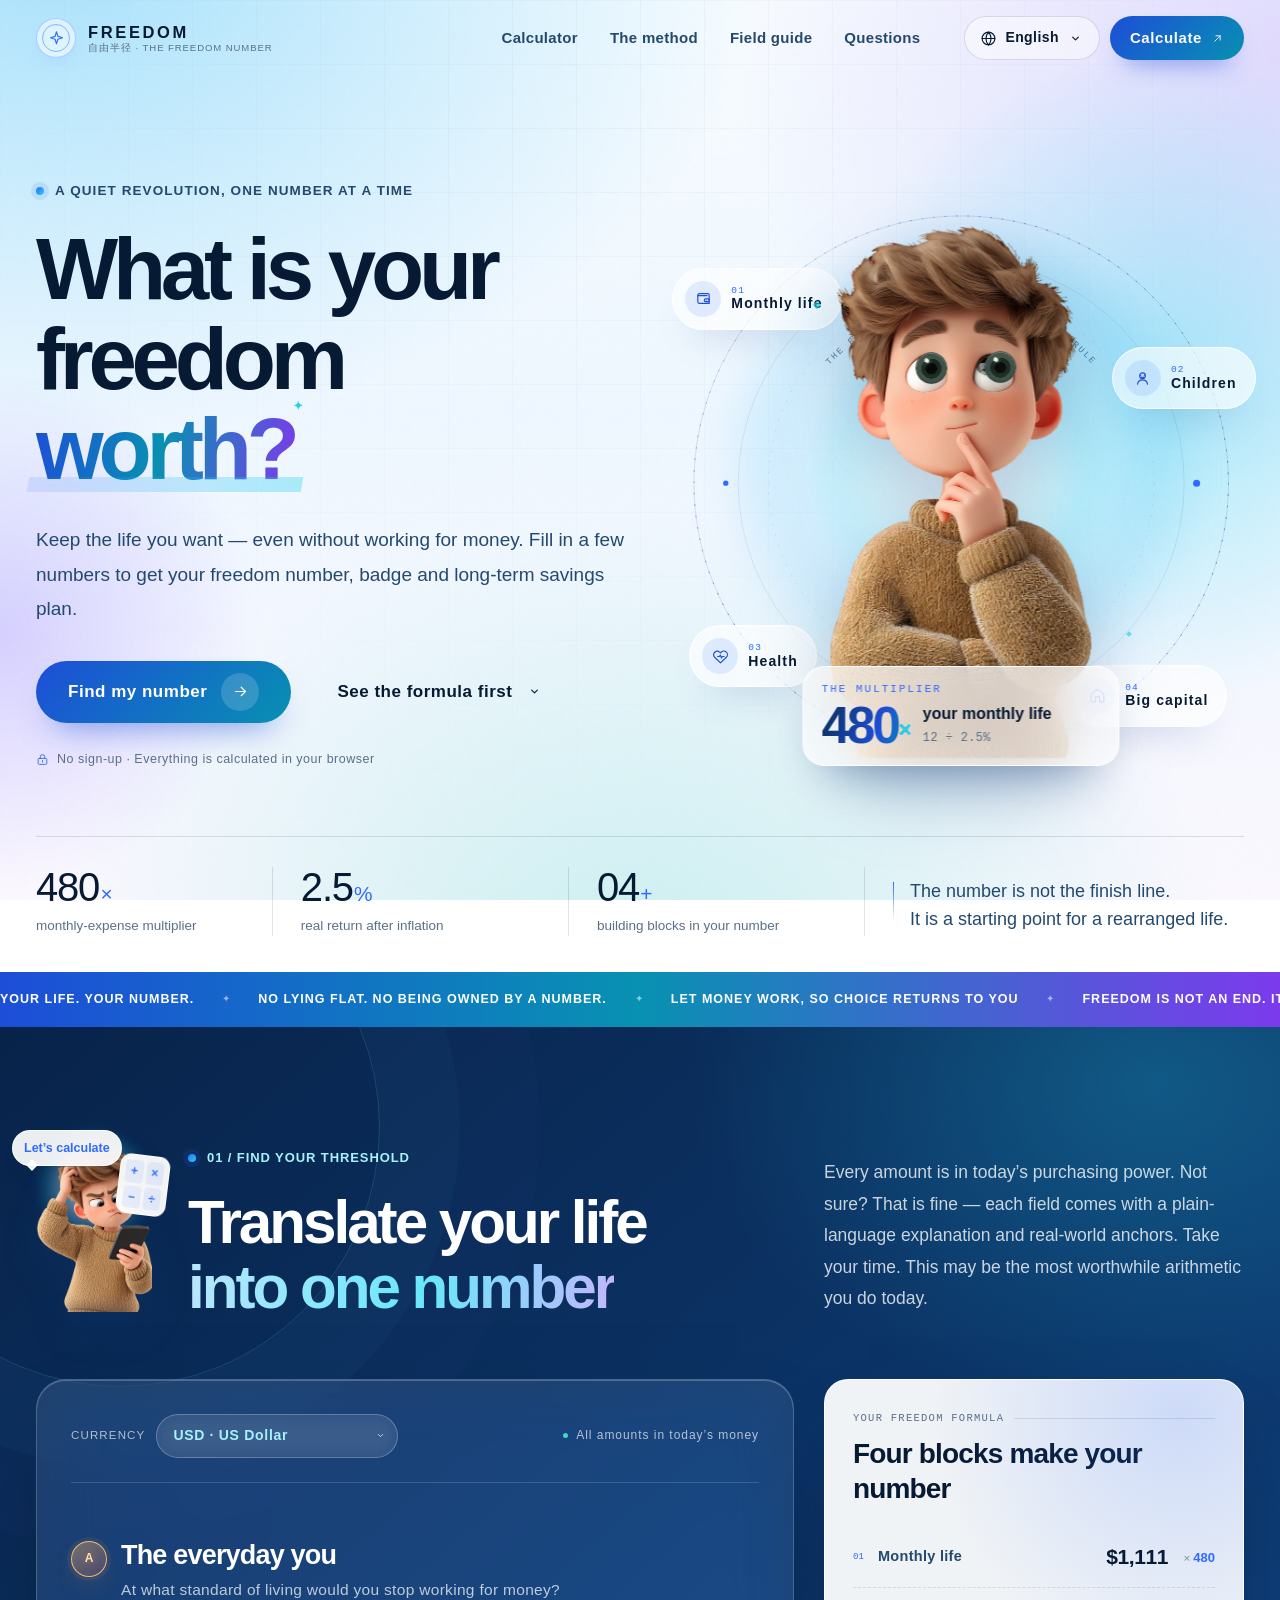
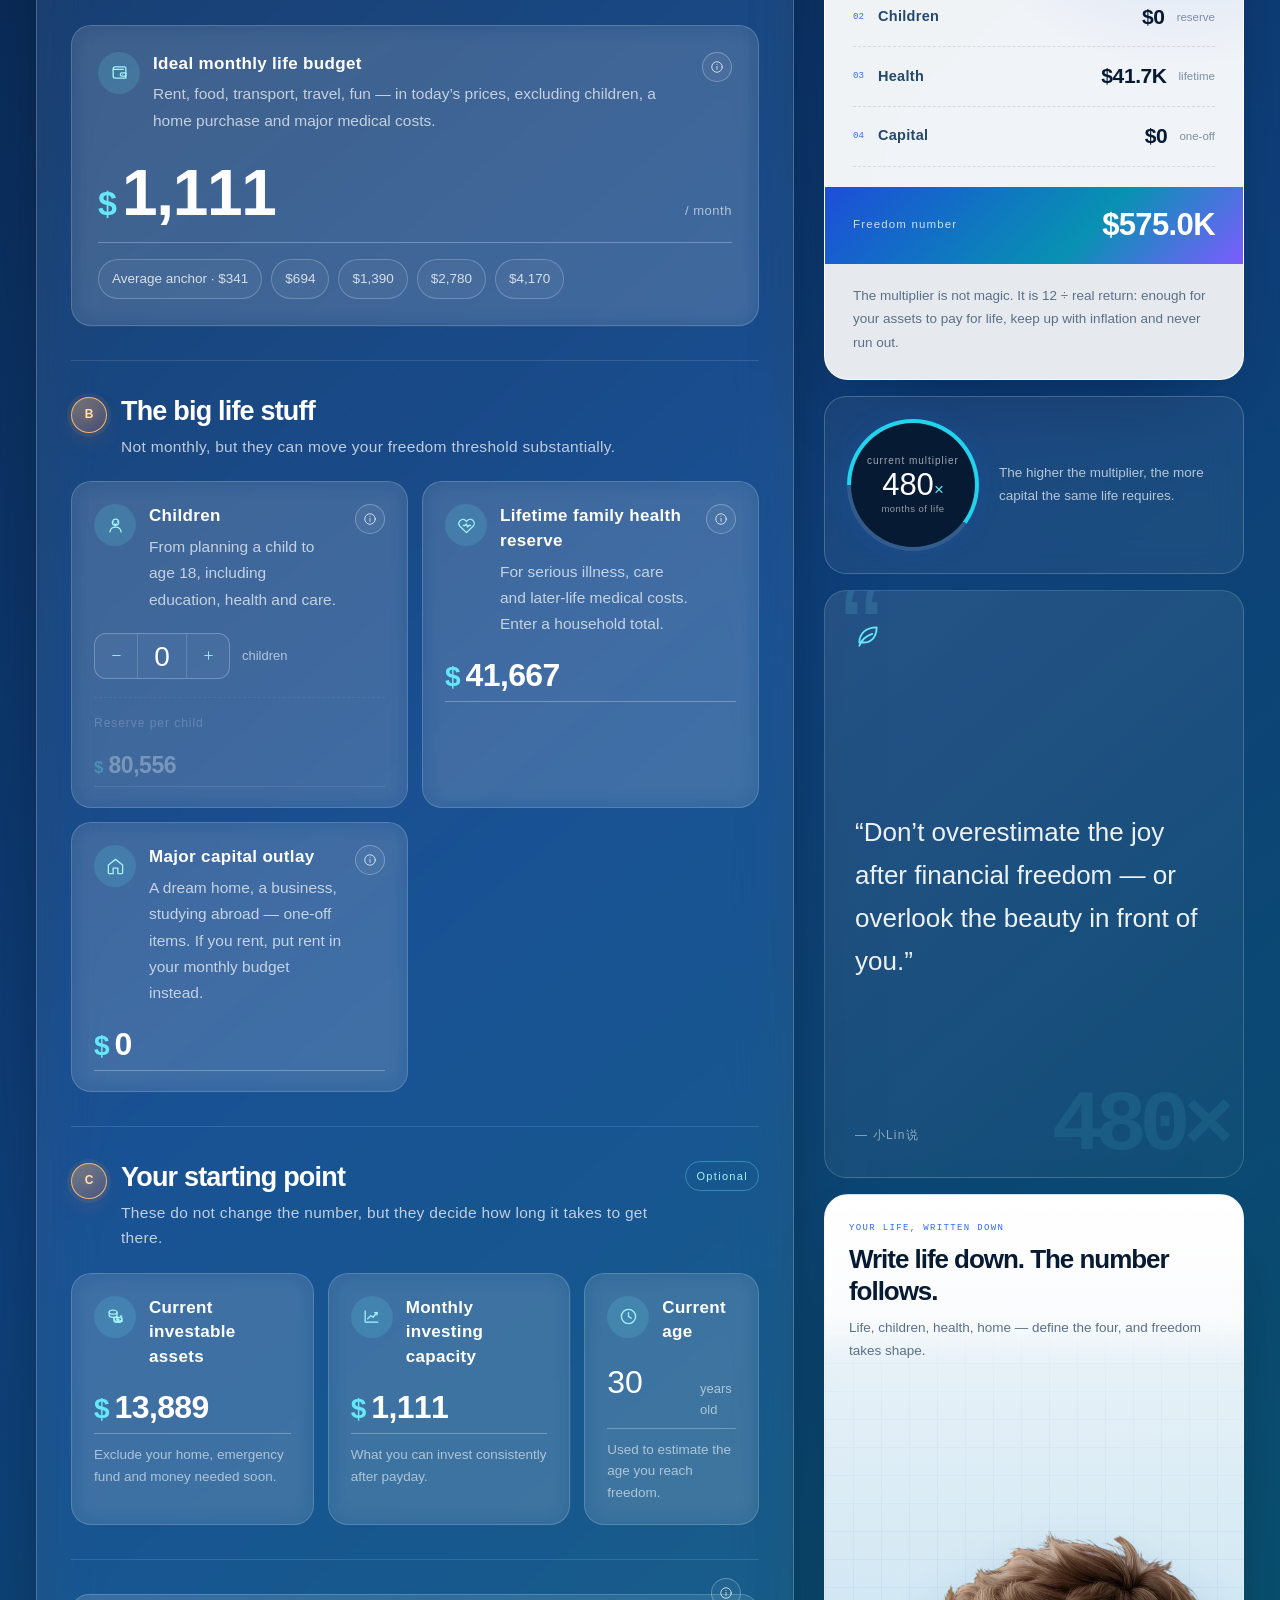
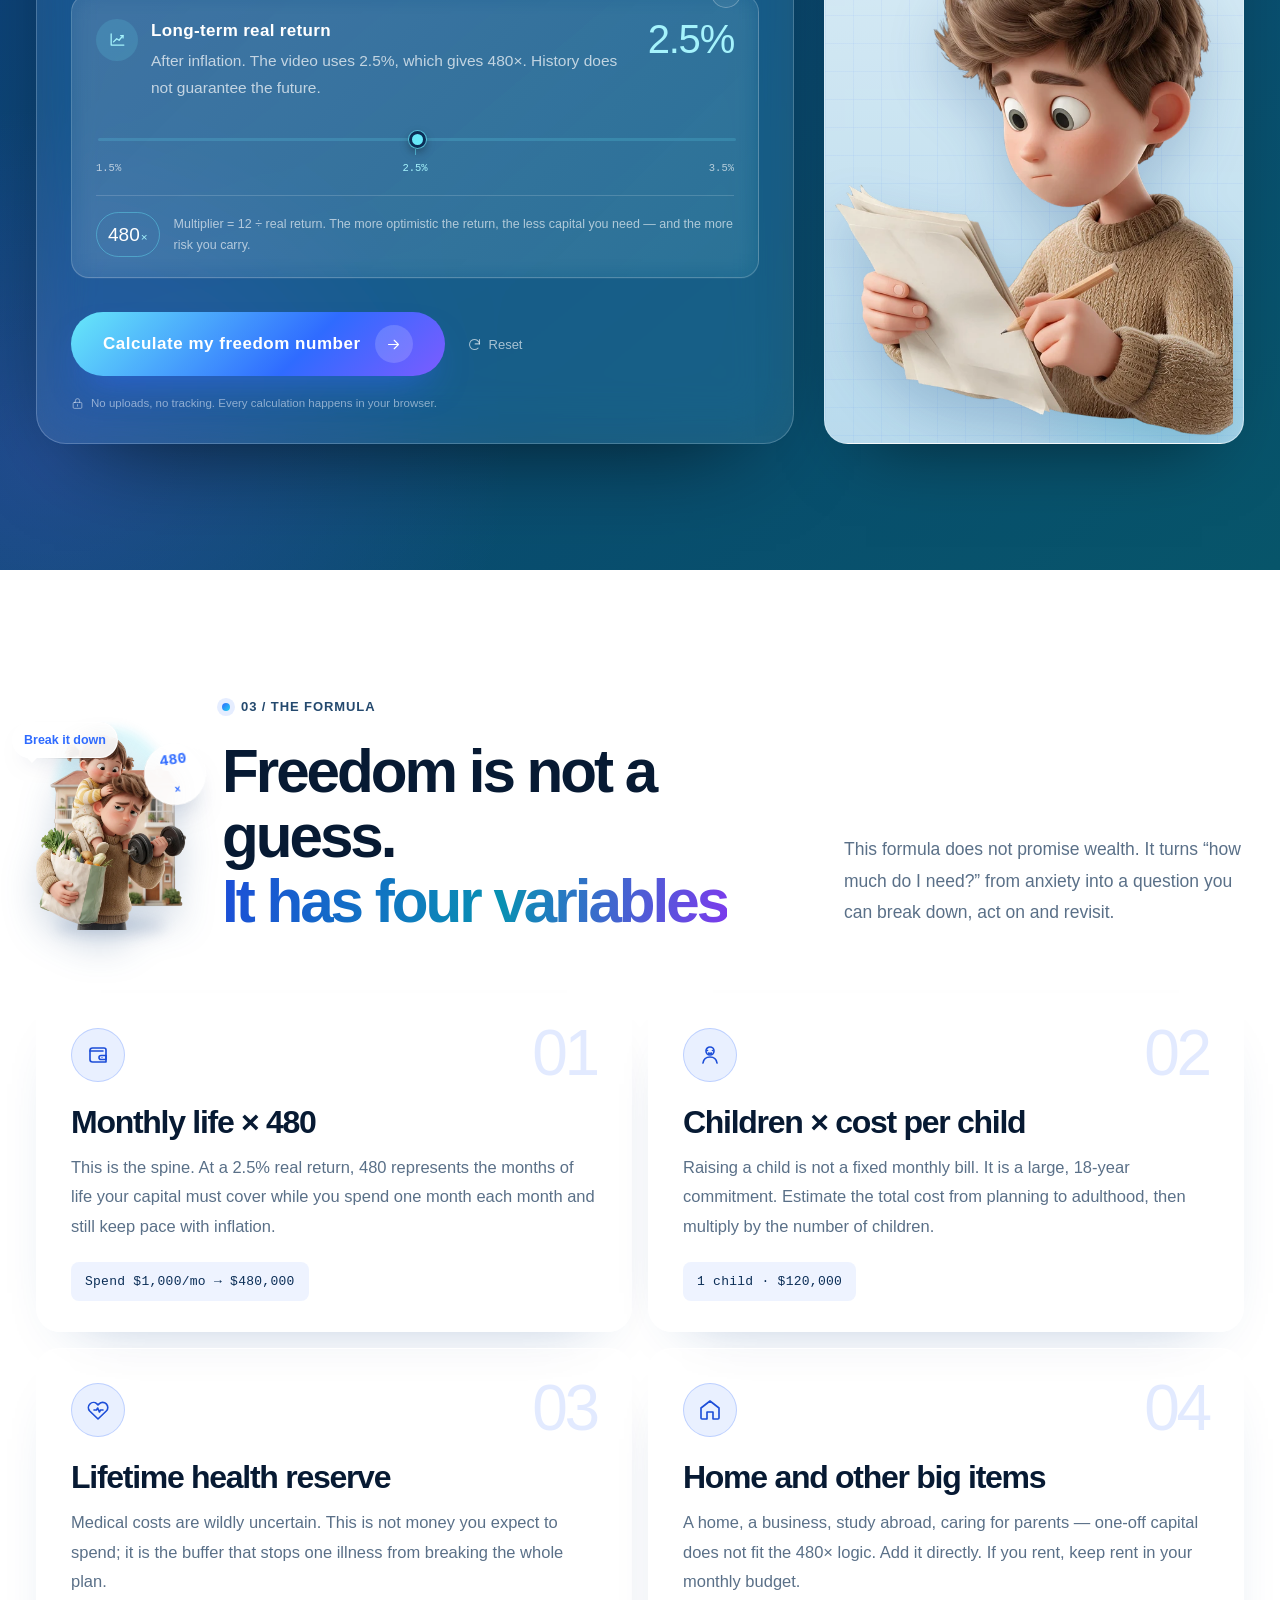
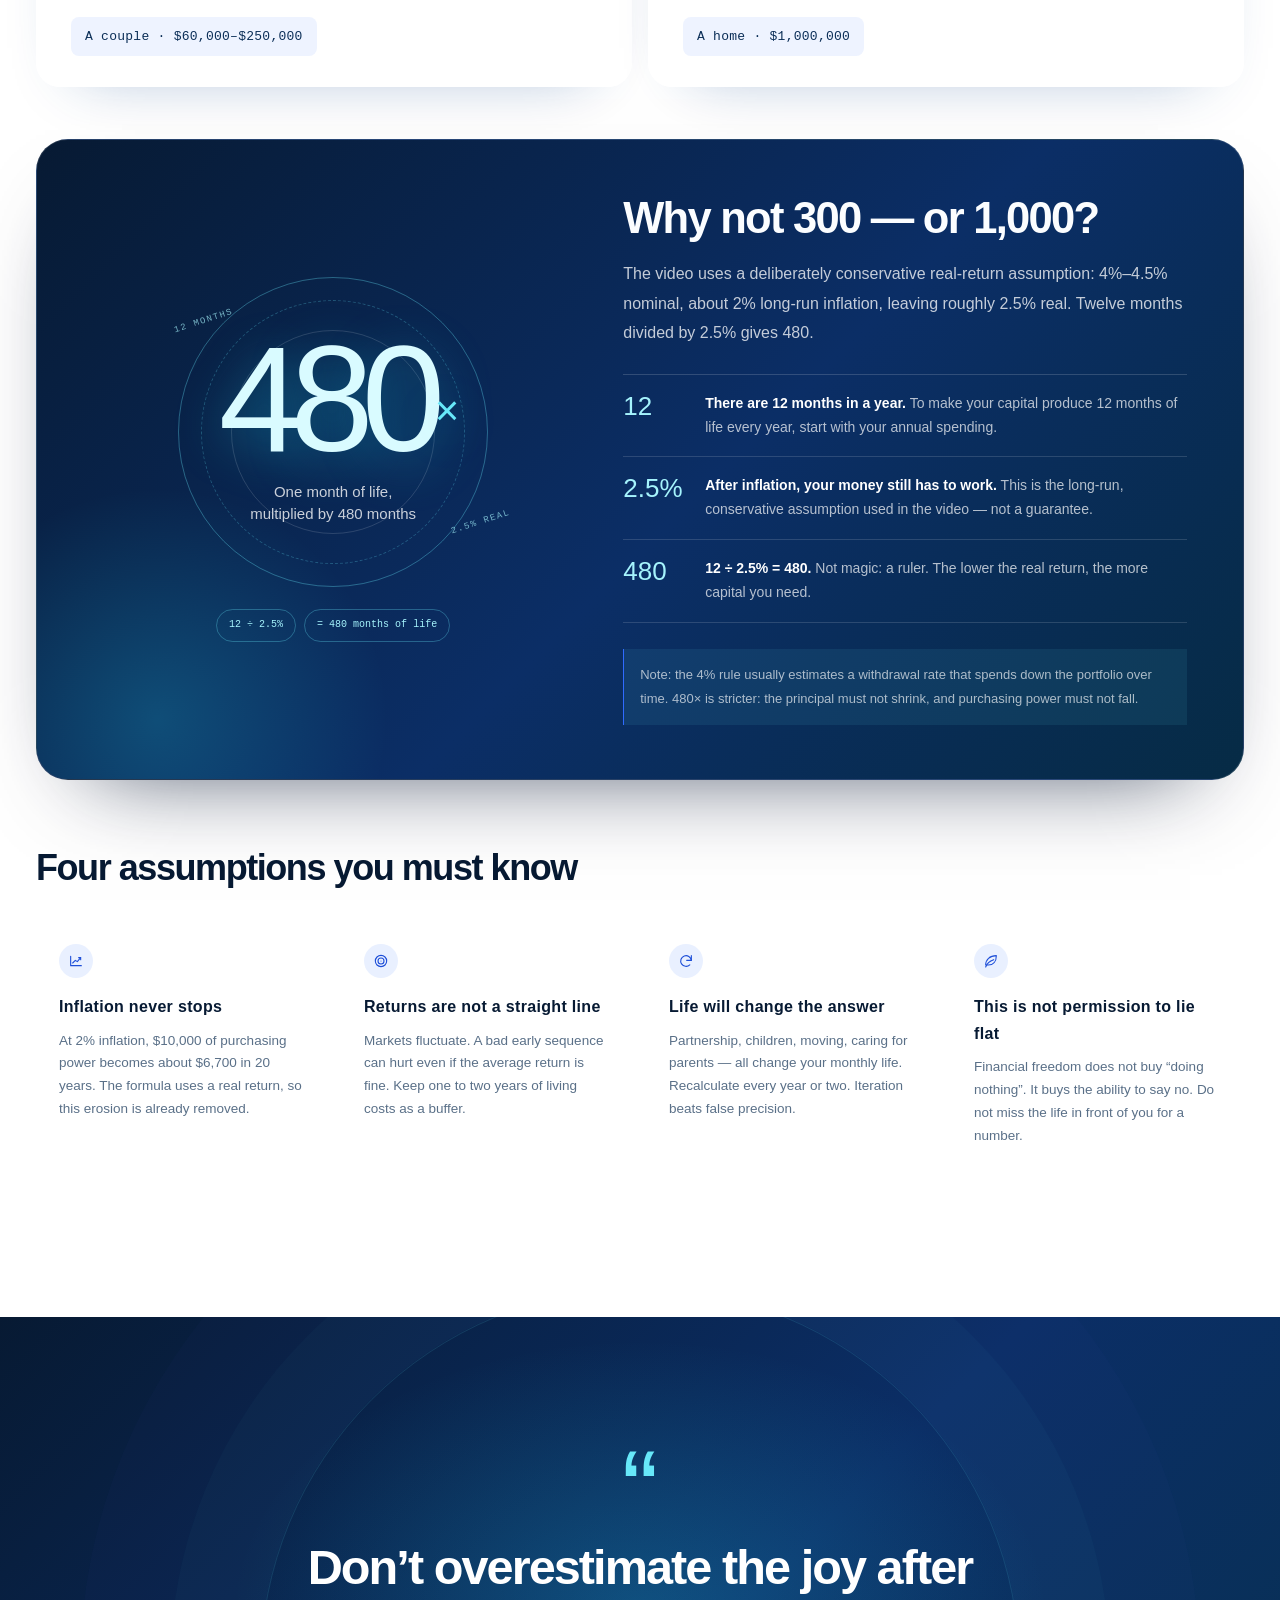
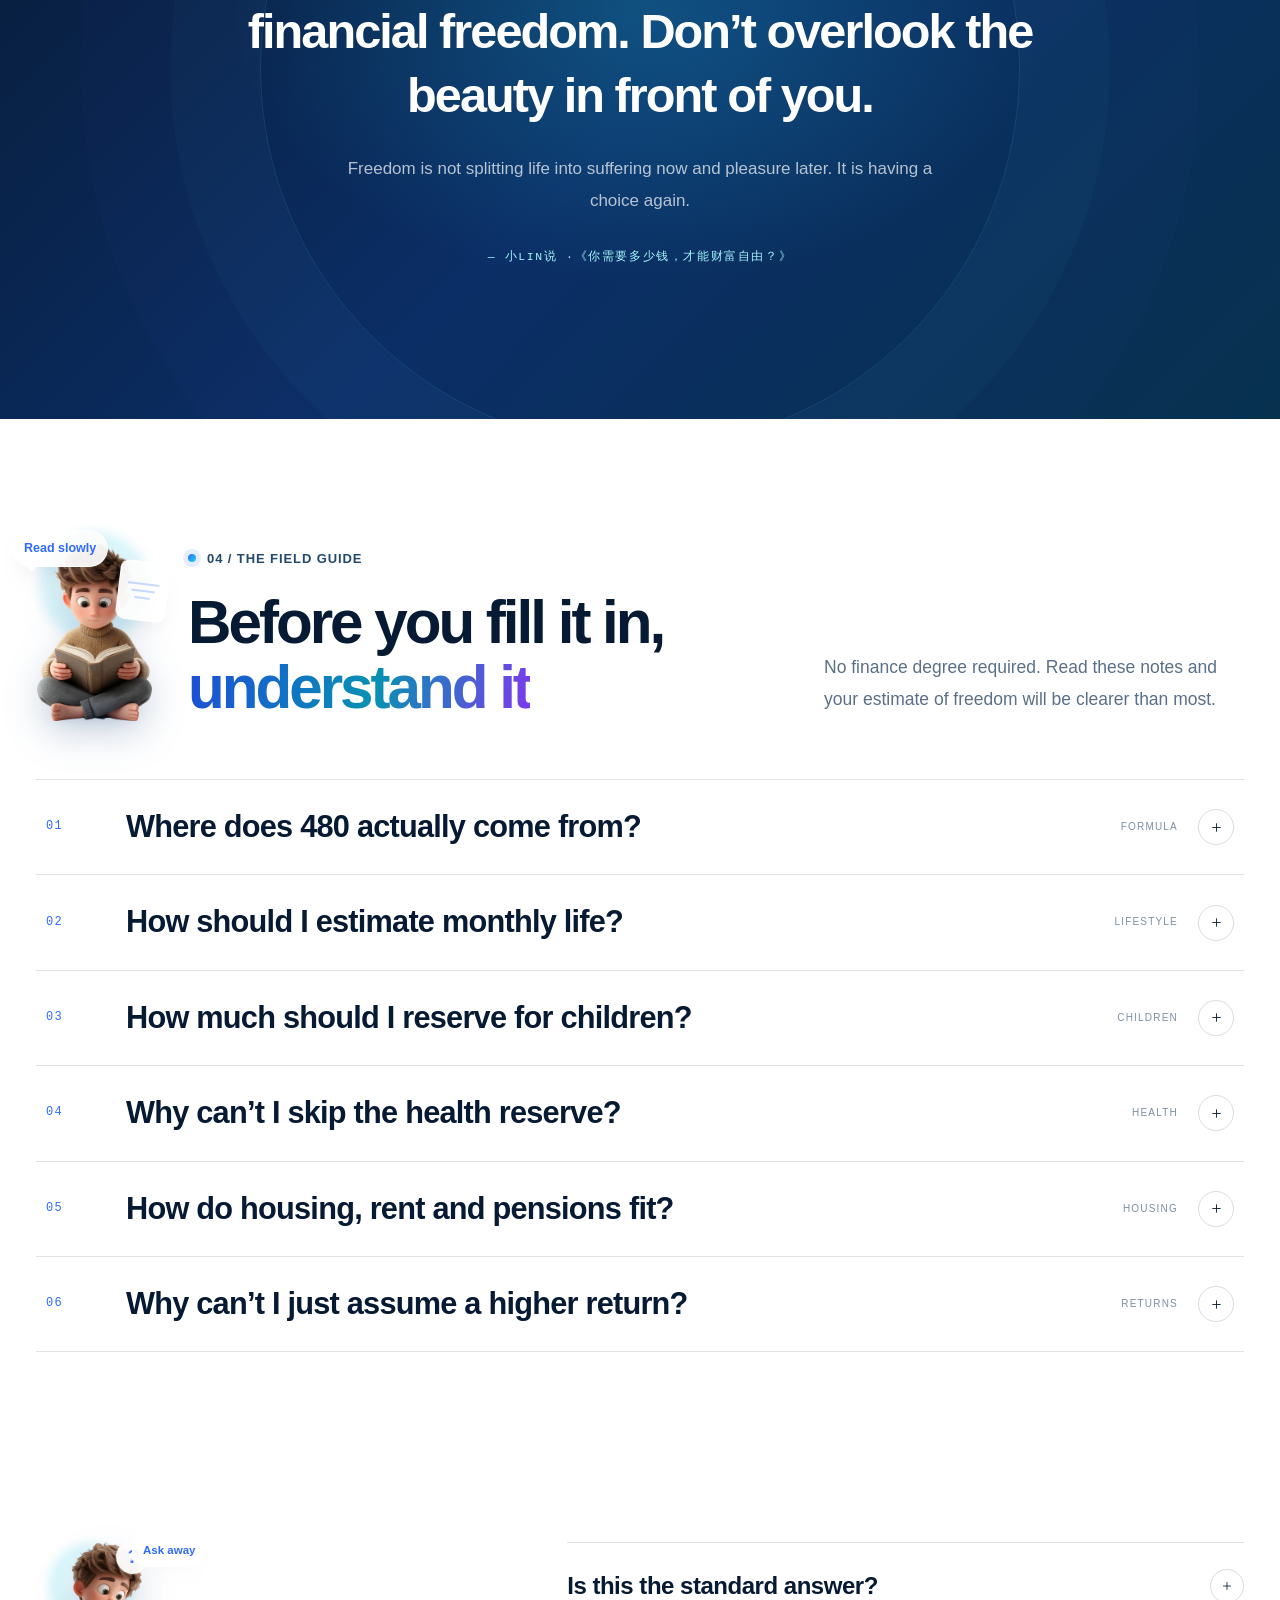
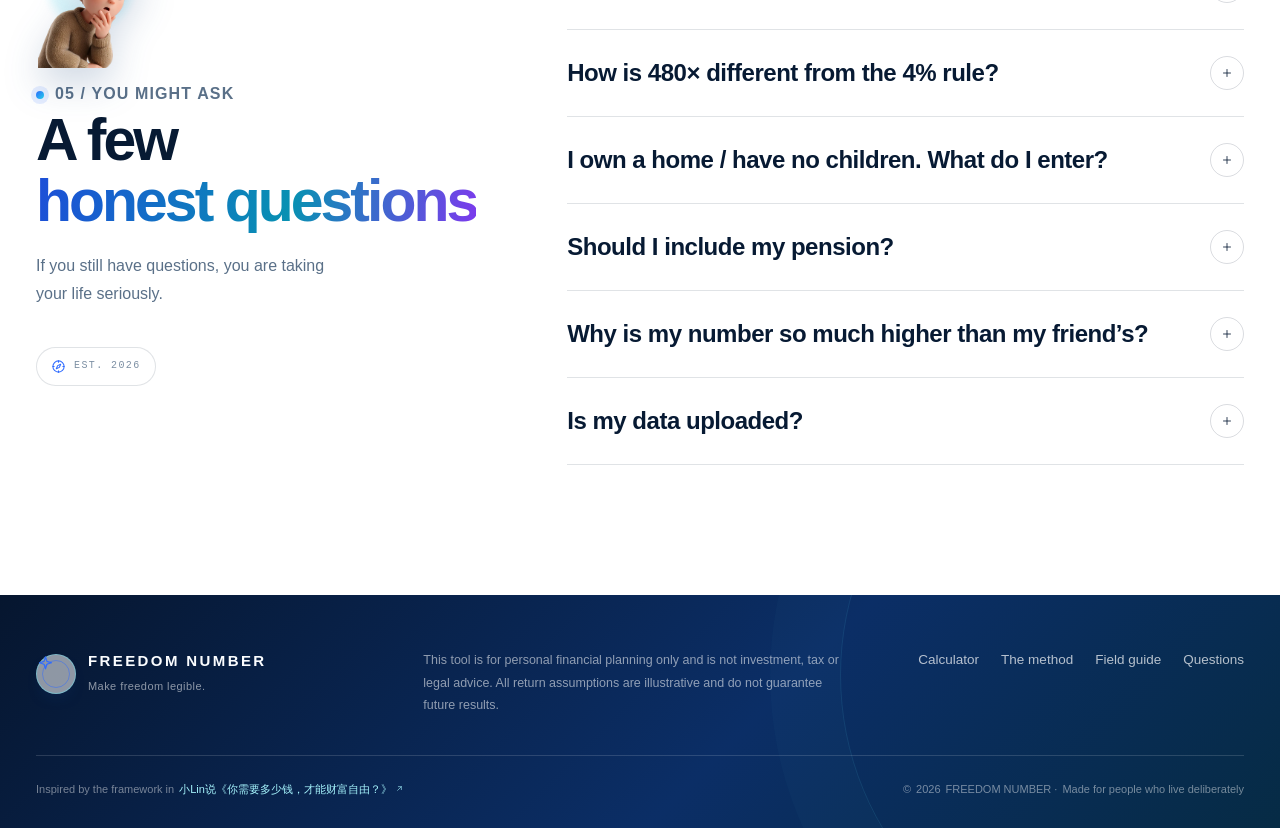
==== index.html @ 5bf4099b "Deploy FREEDOM NUMBER multilingual wealth-freedom calculator" ====
<!DOCTYPE html>
<!-- Standalone build. Source: src/index.html + styles.css + i18n.js + app.js. Rebuild with: node build.mjs -->
<html lang="zh-CN">
<head>
  <meta charset="UTF-8" />
  <meta name="viewport" content="width=device-width, initial-scale=1.0" />
  <meta name="theme-color" content="#2f6bff" />
  <title>你的自由值多少钱？· 财富自由计算器</title>
  <meta name="description" content="填几项数据，算出你的财富自由门槛、纪念徽章和长期储蓄计划。" />
  <meta property="og:title" content="你的自由值多少钱？" />
  <meta property="og:description" content="填几项数据，算出你的财富自由门槛、纪念徽章和长期储蓄计划。" />
  <meta property="og:type" content="website" />
  <link rel="icon" href="data:image/svg+xml,%3Csvg xmlns='http://www.w3.org/2000/svg' viewBox='0 0 64 64'%3E%3Crect width='64' height='64' rx='16' fill='%230c2e26'/%3E%3Ccircle cx='32' cy='32' r='18' fill='none' stroke='%23d7b56d' stroke-width='2'/%3E%3Cpath d='M32 16l4.2 11.8L48 32l-11.8 4.2L32 48l-4.2-11.8L16 32l11.8-4.2z' fill='%23d7b56d'/%3E%3C/svg%3E" />
  <style>
/* =========================================================
   FREEDOM NUMBER — visual system
   ========================================================= */
:root{
  --paper:#eff7ff;
  --paper-2:#e7f1ff;
  --paper-3:#dbe9ff;
  --cream:#fbfdff;
  --ink:#071a33;
  --ink-2:#0b2e57;
  --ink-3:#24496e;
  --muted:#5a7088;
  --muted-2:#7c8fa3;
  --gold:#2f6bff;
  --gold-2:#67e8f9;
  --gold-3:#e6f8ff;
  --coral:#ff6b57;
  --mint:#3ddbc4;
  --blue:#2f6bff;
  --cyan:#22d3ee;
  --violet:#7c5cff;
  --sun:#ffbd2e;
  --line:rgba(7,26,51,.12);
  --line-light:rgba(255,255,255,.2);
  --glass:rgba(255,255,255,.62);
  --glass-strong:rgba(255,255,255,.84);
  --glass-border:rgba(255,255,255,.92);
  --shadow:0 24px 60px -30px rgba(21,70,140,.38);
  --serif:"Avenir Next","Segoe UI Variable Display","Segoe UI","Noto Sans SC","Microsoft YaHei","PingFang SC",sans-serif;
  --sans:"Avenir Next","Segoe UI Variable","Segoe UI","Noto Sans SC","Microsoft YaHei","PingFang SC","Malgun Gothic","Yu Gothic",sans-serif;
  --mono:"SFMono-Regular","Cascadia Mono","Roboto Mono",Consolas,monospace;
  --radius:26px;
  --ease:cubic-bezier(.2,.8,.2,1);
  --ease-out:cubic-bezier(.16,1,.3,1);
}

*,*::before,*::after{box-sizing:border-box}
html{scroll-behavior:smooth;scroll-padding-top:88px;-webkit-text-size-adjust:100%}
body{
  margin:0;background:var(--paper);color:var(--ink);
  font-family:var(--sans);font-size:16px;line-height:1.55;
  overflow-x:hidden;-webkit-font-smoothing:antialiased;text-rendering:optimizeLegibility;
}
body.is-locked{overflow:hidden}
::selection{background:var(--gold-2);color:var(--ink)}
a{color:inherit;text-decoration:none}
button,input,select,textarea{font:inherit;color:inherit}
button{cursor:pointer;border:0;background:none;padding:0}
img,svg{display:block}
button:focus-visible,a:focus-visible,input:focus-visible,select:focus-visible,summary:focus-visible{
  outline:2px solid var(--gold);outline-offset:4px;border-radius:4px;
}
[hidden]{display:none!important}
.icon{width:1em;height:1em;fill:none;stroke:currentColor;stroke-width:1.65;stroke-linecap:round;stroke-linejoin:round;flex:0 0 auto}
.svg-sprite{position:absolute;width:0;height:0;overflow:hidden}
.noise{
  position:fixed;inset:0;z-index:1500;pointer-events:none;opacity:.035;
  background-image:url("data:image/svg+xml,%3Csvg viewBox='0 0 180 180' xmlns='http://www.w3.org/2000/svg'%3E%3Cfilter id='n'%3E%3CfeTurbulence type='fractalNoise' baseFrequency='.82' numOctaves='4' stitchTiles='stitch'/%3E%3C/filter%3E%3Crect width='100%25' height='100%25' filter='url(%23n)'/%3E%3C/svg%3E");
  mix-blend-mode:multiply;
}
.cursor-glow{
  position:fixed;left:0;top:0;width:520px;height:520px;border-radius:50%;z-index:0;pointer-events:none;
  background:radial-gradient(circle,rgba(47,107,255,.16),rgba(47,107,255,0) 65%);
  transform:translate(-50%,-50%);opacity:0;transition:opacity .5s;
}
@media(hover:hover){.cursor-glow.is-on{opacity:1}}
.scroll-progress{position:fixed;top:0;left:0;right:0;height:3px;z-index:120;background:transparent;pointer-events:none}
.scroll-progress span{display:block;height:100%;width:0;background:linear-gradient(90deg,var(--gold),var(--gold-2),var(--coral))}
main{position:relative;z-index:1}

/* ============ Buttons & shared ============ */
.btn{
  position:relative;display:inline-flex;align-items:center;justify-content:center;gap:14px;
  min-height:52px;padding:0 24px;border-radius:999px;font-size:13px;font-weight:650;letter-spacing:.03em;
  transition:transform .35s var(--ease),background .35s,color .35s,border-color .35s,box-shadow .35s;
  white-space:nowrap;overflow:hidden;
}
.btn .icon{width:17px;height:17px}
.btn--large{min-height:60px;padding:0 30px;font-size:14px}
.btn--primary{background:var(--ink);color:var(--cream);box-shadow:0 16px 30px -18px rgba(7,26,51,.7)}
.btn--primary:hover{transform:translateY(-2px);box-shadow:0 22px 36px -18px rgba(7,26,51,.8)}
.btn--gold{background:linear-gradient(135deg,var(--gold-3),var(--gold) 55%,#1e4ed8);color:var(--ink);box-shadow:0 18px 38px -16px rgba(0,0,0,.55)}
.btn--gold:hover{transform:translateY(-2px);box-shadow:0 24px 46px -16px rgba(0,0,0,.6)}
.btn--outline{border:1px solid var(--line);background:transparent;color:var(--ink)}
.btn--outline:hover{background:rgba(7,26,51,.05);border-color:rgba(7,26,51,.3);transform:translateY(-2px)}
.btn--quiet{border:1px solid transparent;background:rgba(7,26,51,.055);color:var(--ink)}
.btn--quiet:hover{background:rgba(7,26,51,.1)}
.btn--ghost{color:var(--ink);padding-left:10px}
.btn--ghost .icon{transition:transform .3s}
.btn--ghost:hover .icon{transform:translateX(4px)}
.btn-icon{display:grid;place-items:center;width:34px;height:34px;border-radius:50%;background:rgba(255,255,255,.13);transition:transform .4s var(--ease)}
.btn--gold .btn-icon{background:rgba(7,26,51,.1)}
.btn:hover .btn-icon{transform:rotate(-35deg)}
.btn--submit{min-width:290px;justify-content:space-between}
.eyebrow{
  display:flex;align-items:center;gap:11px;margin:0 0 24px;
  font-size:10px;font-weight:700;letter-spacing:.22em;text-transform:uppercase;color:var(--ink-3);
}
.eyebrow-dot{width:6px;height:6px;border-radius:50%;background:var(--gold);box-shadow:0 0 0 4px rgba(47,107,255,.16);flex:0 0 auto}
.section{max-width:1280px;margin:0 auto;padding:124px 36px}
.section-head{display:flex;justify-content:space-between;align-items:flex-end;gap:60px;margin-bottom:58px}
.section-head h2{margin:0;font-family:var(--serif);font-weight:500;font-size:clamp(40px,4.4vw,66px);line-height:1.04;letter-spacing:-.035em}
.section-head h2 em{font-style:normal;position:relative;color:var(--ink-2);white-space:nowrap}
.section-head h2 em::after{
  content:"";position:absolute;z-index:-1;left:-2%;right:-2%;bottom:.08em;height:.34em;
  background:linear-gradient(90deg,rgba(47,107,255,.16),rgba(47,107,255,.55),rgba(47,107,255,.18));
  transform:skewX(-8deg);
}
.section-lede{max-width:430px;margin:0 0 6px;font-size:14.5px;line-height:1.8;color:var(--muted)}
.section-head--light h2{color:var(--cream)}
.section-head--light h2 em{color:var(--gold-2)}
.section-head--light .eyebrow{color:var(--gold-2)}
.section-head--light .section-lede{color:rgba(255,255,255,.62)}
.card-kicker{margin:0 0 10px;font-family:var(--mono);font-size:9px;letter-spacing:.22em;color:var(--muted)}
.reveal{opacity:0;transform:translateY(28px);transition:opacity .8s var(--ease-out),transform .8s var(--ease-out)}
.reveal.is-visible{opacity:1;transform:none}

/* ============ Header ============ */
.site-header{position:fixed;top:0;left:0;right:0;z-index:100;transition:background .4s,border-color .4s,box-shadow .4s}
.site-header::after{content:"";position:absolute;inset:0;border-bottom:1px solid transparent;pointer-events:none;transition:border-color .4s}
.header-inner{max-width:1400px;margin:0 auto;padding:17px 36px;display:flex;align-items:center;gap:30px;transition:padding .4s}
.site-header.is-scrolled{background:rgba(244,239,227,.95);backdrop-filter:blur(20px) saturate(1.2);-webkit-backdrop-filter:blur(20px) saturate(1.2)}
.site-header.is-scrolled::after{border-bottom-color:var(--line)}
.site-header.is-scrolled .header-inner{padding-top:11px;padding-bottom:11px}
.brand{display:flex;align-items:center;gap:12px;flex:0 0 auto}
.brand-mark{display:grid;place-items:center;width:40px;height:40px;border-radius:50%;border:1px solid rgba(7,26,51,.32);color:var(--ink);position:relative;transition:transform .5s var(--ease)}
.brand-mark::after{content:"";position:absolute;inset:5px;border-radius:50%;border:1px solid rgba(47,107,255,.48)}
.brand-mark .icon{width:17px;height:17px;color:var(--gold)}
.brand:hover .brand-mark{transform:rotate(45deg)}
.brand-type{display:flex;flex-direction:column;gap:2px;line-height:1}
.brand-type strong{font-size:14px;letter-spacing:.19em;font-weight:750}
.brand-type span{font-size:7.5px;letter-spacing:.17em;color:var(--muted)}
.main-nav{display:flex;align-items:center;gap:34px;margin-left:auto}
.main-nav a{position:relative;font-size:12px;font-weight:600;letter-spacing:.06em;padding:6px 0;color:var(--ink-3)}
.main-nav a::after{content:"";position:absolute;left:0;right:0;bottom:0;height:1px;background:var(--gold);transform:scaleX(0);transform-origin:right;transition:transform .35s var(--ease)}
.main-nav a:hover::after{transform:scaleX(1);transform-origin:left}
.header-actions{display:flex;align-items:center;gap:12px;margin-left:14px}
.lang-switch{position:relative}
.lang-button{display:flex;align-items:center;gap:8px;height:38px;padding:0 12px;border-radius:999px;border:1px solid var(--line);font-size:11px;font-weight:600;letter-spacing:.03em;transition:background .3s,border-color .3s}
.lang-button:hover{background:rgba(7,26,51,.045)}
.lang-button .icon{width:14px;height:14px}
.lang-button .chevron{width:11px;height:11px;transition:transform .3s}
.lang-switch.is-open .chevron{transform:rotate(180deg)}
.lang-menu{
  position:absolute;top:calc(100% + 10px);right:0;width:206px;padding:7px;border-radius:16px;
  background:rgba(255,255,255,.98);border:1px solid var(--line);box-shadow:0 24px 60px -20px rgba(7,26,51,.32);
  opacity:0;visibility:hidden;transform:translateY(-8px) scale(.98);transform-origin:top right;
  transition:opacity .25s var(--ease),transform .25s var(--ease),visibility .25s;
}
.lang-switch.is-open .lang-menu{opacity:1;visibility:visible;transform:none}
.lang-menu button{display:flex;align-items:center;justify-content:space-between;width:100%;padding:10px 12px;border-radius:10px;font-size:12.5px;text-align:left;transition:background .2s}
.lang-menu button small{font-family:var(--mono);font-size:8.5px;letter-spacing:.1em;color:var(--muted-2)}
.lang-menu button:hover{background:rgba(7,26,51,.06)}
.lang-menu button[aria-selected="true"]{background:var(--ink);color:var(--cream)}
.lang-menu button[aria-selected="true"] small{color:var(--gold-2)}
.header-cta{display:flex;align-items:center;gap:9px;height:38px;padding:0 16px;border-radius:999px;background:var(--ink);color:var(--cream);font-size:11.5px;font-weight:650;letter-spacing:.04em;transition:background .3s,transform .3s}
.header-cta .icon{width:13px;height:13px;transition:transform .3s}
.header-cta:hover{background:var(--ink-2);transform:translateY(-1px)}
.header-cta:hover .icon{transform:translate(2px,-2px)}
.menu-toggle{display:none;width:38px;height:38px;border:1px solid var(--line);border-radius:50%;place-items:center}
.menu-toggle .icon{width:17px;height:17px}

/* ============ Hero ============ */
.hero{position:relative;max-width:1440px;overflow:hidden;margin:0 auto;padding:160px 36px 0;min-height:100svh;display:flex;flex-direction:column;justify-content:center}
.hero-glow{position:absolute;border-radius:50%;filter:blur(2px);pointer-events:none}
.hero-glow--one{width:680px;height:680px;right:-220px;top:40px;background:radial-gradient(circle,rgba(47,107,255,.19),rgba(47,107,255,0) 68%)}
.hero-glow--two{width:520px;height:520px;left:-260px;bottom:80px;background:radial-gradient(circle,rgba(0,212,224,.15),rgba(0,212,224,0) 70%)}
.hero-grid{display:grid;grid-template-columns:1.04fr .96fr;align-items:center;gap:28px;position:relative;z-index:2;flex:1}
.hero-copy{padding:34px 0 40px;max-width:700px}
.hero-eyebrow{opacity:0;animation:fadeUp .9s .1s var(--ease-out) forwards}
.hero-title{
  margin:0 0 30px;font-family:var(--serif);font-size:clamp(58px,6.7vw,100px);font-weight:500;
  line-height:.98;letter-spacing:-.045em;
}
.hero-title em{font-style:normal;position:relative;display:inline-block;color:var(--ink-2);z-index:0}
.hero-title em::before{
  content:"";position:absolute;left:-3%;right:-3%;bottom:.02em;height:.28em;z-index:-1;
  background:linear-gradient(90deg,rgba(47,107,255,.13),rgba(47,107,255,.56) 38%,rgba(47,107,255,.28));
  transform:skewX(-12deg) rotate(-1deg);
}
.hero-title em::after{
  content:"✦";position:absolute;top:-.22em;right:-.32em;font-size:.18em;color:var(--gold);
  animation:twinkle 3.5s ease-in-out infinite;
}
.hero-title .line{display:block;overflow:hidden}
.hero-title>span{display:block}
.hero-title,.hero-lede,.hero-actions,.hero-note{opacity:0;animation:fadeUp 1s var(--ease-out) forwards}
.hero-title{animation-delay:.18s}
.hero-lede{animation-delay:.3s}
.hero-actions{animation-delay:.42s}
.hero-note{animation-delay:.52s}
.hero-lede{max-width:550px;margin:0 0 34px;font-size:15.5px;line-height:1.95;color:var(--ink-3)}
.hero-actions{display:flex;align-items:center;gap:8px;margin-bottom:24px}
.hero-note{display:flex;align-items:center;gap:8px;margin:0;font-size:10.5px;letter-spacing:.04em;color:var(--muted)}
.hero-note .icon{width:13px;height:13px;color:var(--gold)}
.hero-visual{opacity:0;animation:heroIn 1.3s .25s var(--ease-out) forwards}
.orbit-stage{position:relative;width:100%;max-width:620px;aspect-ratio:1;margin:0 auto;transform:translateZ(0)}
.orbit-halo{position:absolute;inset:7%;border-radius:50%;background:radial-gradient(circle at 50% 45%,rgba(255,255,255,.82),rgba(47,107,255,.1) 52%,transparent 70%);filter:blur(10px)}
.orbit-svg{position:absolute;inset:0;width:100%;height:100%;overflow:visible}
.orbit-ring{transform-origin:320px 320px}
.orbit-ring--outer{animation:spin 110s linear infinite}
.orbit-ring--ticks{animation:spin 75s linear infinite reverse}
.orbit-ring--mid{opacity:.9}
.orbit-arc-text{font-family:var(--mono);font-size:9px;fill:var(--ink-3);letter-spacing:.34em;opacity:.65}
.orbit-dots circle{animation:dotPulse 4s ease-in-out infinite}
.orbit-dots circle:nth-child(2){animation-delay:1s}
.orbit-dots circle:nth-child(3){animation-delay:2s}
.orbit-dots circle:nth-child(4){animation-delay:3s}
.orbit-medallion{
  position:absolute;left:50%;top:50%;width:39%;aspect-ratio:1;transform:translate(-50%,-50%);
  border-radius:50%;display:flex;flex-direction:column;align-items:center;justify-content:center;text-align:center;
  color:var(--cream);background:radial-gradient(circle at 38% 28%,#123f7a 0%,#0a2350 43%,#050f24 100%);
  border:1px solid rgba(103,232,249,.62);
  box-shadow:0 44px 90px -34px rgba(7,26,51,.65),inset 0 0 0 8px rgba(7,26,51,.32),inset 0 0 0 9px rgba(103,232,249,.28),inset 0 30px 50px rgba(255,255,255,.05);
  animation:floatCenter 7s ease-in-out infinite;
}
.orbit-medallion::before{content:"";position:absolute;inset:7.5%;border-radius:50%;border:1px dashed rgba(103,232,249,.34)}
.orbit-medallion::after{
  content:"";position:absolute;left:19%;right:19%;top:8%;height:22%;border-radius:50%;
  background:linear-gradient(180deg,rgba(255,255,255,.13),transparent);filter:blur(6px);pointer-events:none;
}
.medallion-kicker{font-family:var(--mono);font-size:7.5px;letter-spacing:.24em;color:rgba(230,248,255,.6);margin-bottom:2%}
.medallion-number{font-family:var(--serif);font-weight:500;font-size:clamp(44px,5.6vw,82px);line-height:1;letter-spacing:-.05em;color:var(--gold-2);text-shadow:0 2px 18px rgba(0,0,0,.2)}
.medallion-number span{font-size:.38em;vertical-align:.24em;margin-left:.04em;color:var(--gold)}
.medallion-rule{width:28%;height:1px;background:linear-gradient(90deg,transparent,rgba(103,232,249,.7),transparent);margin:6% 0 4%}
.medallion-caption{font-size:clamp(9px,1.1vw,13px);letter-spacing:.18em;color:rgba(255,255,255,.82)}
.medallion-formula{font-family:var(--mono);font-size:clamp(6px,.72vw,9px);letter-spacing:.13em;color:rgba(103,232,249,.52);margin-top:4%}
.orbit-chip{
  position:absolute;display:flex;align-items:center;gap:10px;padding:10px 15px 10px 10px;border-radius:999px;
  background:rgba(255,255,255,.82);border:1px solid rgba(7,26,51,.12);backdrop-filter:blur(14px);-webkit-backdrop-filter:blur(14px);
  box-shadow:0 16px 35px -20px rgba(7,26,51,.35);animation:float 6s ease-in-out infinite;
}
.orbit-chip .chip-icon{display:grid;place-items:center;width:30px;height:30px;border-radius:50%;background:rgba(47,107,255,.16);color:var(--ink-2)}
.orbit-chip .icon{width:14px;height:14px}
.orbit-chip>span:last-child{display:flex;flex-direction:column;line-height:1.12}
.orbit-chip small{font-family:var(--mono);font-size:7px;letter-spacing:.12em;color:var(--muted-2)}
.orbit-chip b{font-size:10.5px;font-weight:650;letter-spacing:.08em;white-space:nowrap}
.orbit-chip--a{left:-1%;top:12%;animation-delay:-1s}
.orbit-chip--b{right:-2%;top:26%;animation-delay:-3s}
.orbit-chip--c{left:2%;bottom:14%;animation-delay:-2s}
.orbit-chip--d{right:3%;bottom:7%;animation-delay:-4.5s}
.orbit-spark{position:absolute;width:6px;height:6px;background:var(--gold);transform:rotate(45deg);opacity:.65}
.orbit-spark--one{left:24%;top:18%;animation:sparkle 4s ease-in-out infinite}
.orbit-spark--two{right:20%;bottom:23%;width:4px;height:4px;animation:sparkle 5s 1s ease-in-out infinite}
.hero-stats{
  position:relative;z-index:2;display:grid;grid-template-columns:1fr 1.25fr 1.25fr 1.6fr;gap:0;
  border-top:1px solid var(--line);margin-top:26px;padding:28px 0 34px;
}
.hero-stat{min-width:0;padding:0 28px;border-right:1px solid var(--line)}
.hero-stat:first-child{padding-left:0}
.hero-stat:last-child{border-right:0;padding-right:0}
.hero-stat strong{display:block;font-family:var(--serif);font-size:34px;font-weight:500;line-height:1;letter-spacing:-.03em}
.hero-stat strong span{font-size:.52em;color:var(--gold);margin-left:.06em}
.hero-stat p{margin:8px 0 0;font-size:10.5px;letter-spacing:.04em;color:var(--muted);line-height:1.55;overflow-wrap:anywhere}
.hero-stat--note{display:flex;align-items:center;gap:16px}
.hero-stat--note p{font-family:var(--serif);font-size:17px;line-height:1.45;color:var(--ink-3);letter-spacing:0}
.stat-line{width:1px;height:38px;background:linear-gradient(var(--gold),transparent);display:block;flex:0 0 auto}

/* ============ Ticker ============ */
.ticker{background:var(--ink);color:var(--gold-2);overflow:hidden;padding:15px 0;position:relative;z-index:2}
.ticker::before,.ticker::after{content:"";position:absolute;top:0;bottom:0;width:80px;z-index:2;pointer-events:none}
.ticker::before{left:0;background:linear-gradient(90deg,var(--ink),transparent)}
.ticker::after{right:0;background:linear-gradient(-90deg,var(--ink),transparent)}
.ticker-track{display:flex;width:max-content;animation:marquee 42s linear infinite}
.ticker-group{display:flex;align-items:center;gap:28px;padding-right:28px;white-space:nowrap}
.ticker-group span{font-size:10.5px;font-weight:600;letter-spacing:.18em;text-transform:uppercase}
.ticker-group i{font-style:normal;font-size:8px;color:rgba(103,232,249,.4)}

/* ============ Calculator ============ */
.calc-section{position:relative;max-width:none;width:100%;padding:118px 36px 128px;background:var(--ink);color:var(--cream);overflow:hidden}
.calc-section::before{
  content:"";position:absolute;inset:0;pointer-events:none;opacity:.5;
  background:
    radial-gradient(800px 500px at 88% 2%,rgba(47,107,255,.13),transparent 65%),
    radial-gradient(700px 500px at 4% 96%,rgba(37,99,235,.11),transparent 64%);
}
.calc-section::after{
  content:"";position:absolute;left:-140px;top:-160px;width:520px;height:520px;border-radius:50%;
  border:1px solid rgba(103,232,249,.1);box-shadow:0 0 0 80px rgba(103,232,249,.018),0 0 0 160px rgba(103,232,249,.012);
  pointer-events:none;
}
.calc-section .section-head,.calc-shell{position:relative;z-index:2;max-width:1260px;margin-left:auto;margin-right:auto}
.calc-shell{display:grid;grid-template-columns:minmax(0,1fr) 386px;gap:28px;align-items:start;margin-top:54px}
.calc-form{background:rgba(255,255,255,.032);border:1px solid rgba(103,232,249,.16);border-radius:30px;padding:30px 30px 26px;box-shadow:0 30px 80px -50px rgba(0,0,0,.65)}
.calc-toolbar{display:flex;align-items:center;justify-content:space-between;gap:20px;padding-bottom:22px;border-bottom:1px solid rgba(103,232,249,.12)}
.currency-control{display:flex;align-items:center;gap:11px}
.currency-control>label{font-size:9px;letter-spacing:.17em;text-transform:uppercase;color:rgba(255,255,255,.42)}
.select-shell{position:relative;display:flex;align-items:center;border:1px solid rgba(103,232,249,.2);border-radius:999px;padding:0 11px;height:36px;transition:border-color .3s,background .3s}
.select-shell:hover{border-color:rgba(103,232,249,.45);background:rgba(255,255,255,.03)}
.select-shell select{appearance:none;border:0;background:transparent;padding:0 22px 0 2px;font-size:11.5px;font-weight:650;letter-spacing:.05em;color:var(--gold-2);cursor:pointer}
.select-shell select option{color:var(--ink);background:var(--cream)}
.select-shell .icon{position:absolute;right:10px;width:11px;height:11px;pointer-events:none;color:rgba(103,232,249,.7)}
.today-flag{display:flex;align-items:center;gap:8px;margin:0;font-size:9.5px;letter-spacing:.08em;color:rgba(255,255,255,.48)}
.pulse-dot{width:5px;height:5px;border-radius:50%;background:var(--mint);box-shadow:0 0 0 0 rgba(61,219,196,.45);animation:pulse 2.6s infinite}
.form-group{padding-top:30px;margin-top:30px;border-top:1px solid rgba(103,232,249,.1)}
.calc-toolbar+.form-group{margin-top:26px;border-top:0;padding-top:26px}
.form-group-head{display:flex;align-items:flex-start;gap:13px;margin-bottom:18px}
.group-index{display:grid;place-items:center;width:25px;height:25px;border:1px solid rgba(103,232,249,.28);border-radius:50%;font-family:var(--mono);font-size:9px;color:var(--gold-2);flex:0 0 auto;margin-top:2px}
.form-group-head h3{margin:0;font-family:var(--serif);font-size:22px;font-weight:500;letter-spacing:-.01em;line-height:1.2}
.form-group-head p{margin:4px 0 0;font-size:11px;color:rgba(255,255,255,.44);letter-spacing:.02em}
.optional-tag{margin-left:auto;font-size:8.5px;letter-spacing:.12em;border:1px solid rgba(103,232,249,.2);border-radius:999px;padding:3px 8px;color:rgba(103,232,249,.65)}
.field-grid{display:grid;grid-template-columns:1fr 1fr;gap:12px}
.field-grid--three{grid-template-columns:1fr 1fr .72fr}
.field{
  position:relative;background:rgba(255,255,255,.035);border:1px solid rgba(103,232,249,.12);border-radius:18px;
  padding:18px 18px 16px;transition:border-color .3s,background .3s,transform .3s;
}
.field:hover{border-color:rgba(103,232,249,.26);background:rgba(255,255,255,.05)}
.field:focus-within{border-color:rgba(103,232,249,.5);background:rgba(255,255,255,.06)}
.field.has-error{border-color:rgba(255,107,87,.7);animation:shake .4s}
.field--feature{padding:22px}
.field-head{display:grid;grid-template-columns:auto minmax(0,1fr) auto;align-items:start;gap:11px}
.field-icon{display:grid;place-items:center;width:34px;height:34px;border-radius:50%;background:rgba(47,107,255,.13);color:var(--gold-2);flex:0 0 auto}
.field-icon .icon{width:15px;height:15px}
.field-label label,.field-label>label{display:block;font-size:12.5px;font-weight:650;letter-spacing:.02em;line-height:1.4;cursor:pointer}
.field-label p{margin:4px 0 0;font-size:10px;line-height:1.55;color:rgba(255,255,255,.4)}
.info-button{display:grid;place-items:center;width:23px;height:23px;border-radius:50%;border:1px solid rgba(103,232,249,.2);color:rgba(103,232,249,.55);transition:background .25s,color .25s,border-color .25s}
.info-button .icon{width:11px;height:11px}
.info-button:hover{border-color:var(--gold);color:var(--gold-2);background:rgba(47,107,255,.1)}
.info-button--light{margin-left:auto;position:absolute;right:18px;top:18px}
.money-field{display:flex;align-items:baseline;gap:5px;margin-top:16px;border-bottom:1px solid rgba(103,232,249,.18);padding-bottom:7px;transition:border-color .3s}
.field:focus-within .money-field{border-color:rgba(103,232,249,.55)}
.currency-symbol{font-family:var(--serif);font-size:17px;color:rgba(103,232,249,.76);line-height:1}
.money-input{width:100%;min-width:0;border:0;background:transparent;outline:0;padding:0;font-family:var(--serif);font-size:27px;font-weight:500;letter-spacing:-.02em;color:var(--cream);line-height:1.2}
.money-field--xl{margin-top:20px;padding-bottom:11px}
.money-field--xl .money-input{font-size:clamp(38px,4.2vw,56px);line-height:1}
.money-field--xl .currency-symbol{font-size:25px}
.money-field--sm{margin-top:8px}
.money-field--sm .money-input{font-size:19px}
.money-field--sm .currency-symbol{font-size:13px}
.money-suffix{font-size:10px;color:rgba(255,255,255,.36);white-space:nowrap;letter-spacing:.04em}
.quick-chips{display:flex;flex-wrap:wrap;gap:7px;margin-top:14px}
.quick-chips button{padding:6px 11px;border-radius:999px;border:1px solid rgba(103,232,249,.16);font-size:9.5px;color:rgba(255,255,255,.56);transition:.25s}
.quick-chips button:hover{border-color:rgba(103,232,249,.52);color:var(--gold-2);background:rgba(47,107,255,.08)}
.quick-chips button.is-active{background:rgba(47,107,255,.17);border-color:rgba(47,107,255,.55);color:var(--gold-2)}
.field-tip{margin-top:14px;padding:12px 14px;border-left:2px solid var(--gold);background:rgba(47,107,255,.07);border-radius:0 8px 8px 0;font-size:10.5px;line-height:1.7;color:rgba(255,255,255,.62)}
.field-tip strong{color:var(--gold-2);font-weight:650}
.field-tip--dark{margin:10px 0 0;background:rgba(7,26,51,.05);color:rgba(255,255,255,.65)}
.kids-control{display:flex;align-items:center;gap:12px;margin-top:17px}
.stepper{display:flex;align-items:center;border:1px solid rgba(103,232,249,.18);border-radius:12px;overflow:hidden}
.stepper button{display:grid;place-items:center;width:36px;height:38px;color:rgba(103,232,249,.8);transition:background .2s}
.stepper button:hover{background:rgba(47,107,255,.12)}
.stepper button .icon{width:13px;height:13px}
.stepper span{display:grid;place-items:center;min-width:42px;height:38px;font-family:var(--serif);font-size:23px;border-left:1px solid rgba(103,232,249,.1);border-right:1px solid rgba(103,232,249,.1)}
.kids-unit{font-size:10px;color:rgba(255,255,255,.38)}
.per-child{margin-top:15px;padding-top:13px;border-top:1px dashed rgba(103,232,249,.13);transition:opacity .3s}
.per-child>label{display:block;font-size:9px;letter-spacing:.08em;color:rgba(255,255,255,.4)}
.per-child.is-off{opacity:.3;pointer-events:none}
.micro-help{margin:8px 0 0;font-size:9.5px;line-height:1.55;color:rgba(255,255,255,.33)}
.age-field{display:flex;align-items:baseline;gap:5px;margin-top:16px;border-bottom:1px solid rgba(103,232,249,.18);padding-bottom:7px}
.age-field input{width:100%;min-width:0;border:0;background:transparent;outline:0;font-family:var(--serif);font-size:27px;color:var(--cream);padding:0;line-height:1.2}
.age-field span{font-size:10px;color:rgba(255,255,255,.36)}
.form-group--return{position:relative}
.return-card{position:relative;background:linear-gradient(135deg,rgba(32,78,64,.7),rgba(20,54,45,.5));border:1px solid rgba(103,232,249,.16);border-radius:18px;padding:20px 22px 18px}
.return-head{display:flex;justify-content:space-between;gap:20px;align-items:flex-start}
.return-head>div{display:flex;gap:11px;align-items:flex-start}
.return-output{font-family:var(--serif);font-size:32px;line-height:1;color:var(--gold-2);letter-spacing:-.03em;white-space:nowrap}
.range-wrap{margin-top:18px}
input[type="range"]{appearance:none;-webkit-appearance:none;width:100%;height:3px;border-radius:3px;background:rgba(103,232,249,.18);outline:0;cursor:pointer}
input[type="range"]::-webkit-slider-thumb{appearance:none;-webkit-appearance:none;width:17px;height:17px;border-radius:50%;background:var(--gold-2);border:3px solid var(--ink-2);box-shadow:0 0 0 1px rgba(103,232,249,.65),0 4px 10px rgba(0,0,0,.35);cursor:grab}
input[type="range"]::-moz-range-thumb{width:13px;height:13px;border-radius:50%;background:var(--gold-2);border:3px solid var(--ink-2);box-shadow:0 0 0 1px rgba(103,232,249,.65)}
.range-labels{display:flex;justify-content:space-between;margin-top:8px;font-family:var(--mono);font-size:8px;color:rgba(255,255,255,.32)}
.range-center{color:rgba(103,232,249,.64);position:relative}
.range-center::before{content:"";position:absolute;left:50%;top:-11px;width:1px;height:6px;background:rgba(103,232,249,.5)}
.return-foot{display:flex;align-items:center;gap:14px;margin-top:16px;padding-top:14px;border-top:1px solid rgba(103,232,249,.1)}
.return-foot>span:last-child{font-size:9.5px;line-height:1.6;color:rgba(255,255,255,.38)}
.multiplier-pill{font-family:var(--mono);font-size:9px;border:1px solid rgba(103,232,249,.3);border-radius:999px;padding:5px 9px;color:rgba(103,232,249,.8);white-space:nowrap}
.multiplier-pill b{font-family:var(--serif);font-size:16px;font-weight:500;color:var(--gold-2);margin-right:1px}
.form-actions{display:flex;align-items:center;gap:18px;margin-top:30px}
.reset-button{display:flex;align-items:center;gap:7px;font-size:10.5px;color:rgba(255,255,255,.42);transition:color .25s}
.reset-button:hover{color:var(--gold-2)}
.reset-button .icon{width:13px;height:13px}
.privacy-note--form{display:flex;align-items:center;gap:7px;margin:16px 0 0;font-size:9px;color:rgba(255,255,255,.26)}
.privacy-note .icon{width:11px;height:11px}

/* Aside */
.calc-aside{position:sticky;top:100px;display:flex;flex-direction:column;gap:14px}
.formula-card{background:var(--cream);color:var(--ink);border-radius:24px;padding:26px 25px 0;box-shadow:0 30px 70px -42px rgba(0,0,0,.7);overflow:hidden;position:relative}
.formula-card::before{content:"";position:absolute;inset:0;pointer-events:none;background:radial-gradient(circle at 85% 6%,rgba(47,107,255,.18),transparent 38%)}
.aside-kicker{display:flex;align-items:center;gap:10px;margin:0 0 9px;font-family:var(--mono);font-size:8.5px;letter-spacing:.17em;color:var(--muted)}
.aside-kicker .line{height:1px;flex:1;background:var(--line)}
.formula-card h3{margin:0 0 20px;font-family:var(--serif);font-size:23px;font-weight:500;line-height:1.25;letter-spacing:-.02em}
.formula-list{position:relative}
.formula-row{display:grid;grid-template-columns:1fr auto auto;align-items:center;gap:10px;padding:10px 0;border-bottom:1px dashed rgba(7,26,51,.12)}
.formula-row>span{display:flex;align-items:center;gap:8px;font-size:10px;color:var(--muted)}
.formula-row>span i{font-family:var(--mono);font-style:normal;font-size:7.5px;color:var(--gold);width:16px}
.formula-row>span b{font-weight:600;color:var(--ink-3);letter-spacing:.02em}
.formula-row>strong{font-family:var(--serif);font-size:16px;font-weight:500;letter-spacing:-.02em;white-space:nowrap}
.formula-row>em{font-style:normal;font-size:8px;color:var(--muted-2);min-width:35px;text-align:right}
.formula-row>em b{font-family:var(--serif);font-size:11px;color:var(--gold)}
.formula-total{display:flex;align-items:flex-end;justify-content:space-between;gap:10px;margin:18px -25px 0;padding:18px 25px 20px;background:var(--ink);color:var(--cream)}
.formula-total span{font-size:9px;letter-spacing:.1em;color:rgba(255,255,255,.55);padding-bottom:5px}
.formula-total strong{font-family:var(--serif);font-size:24px;font-weight:500;color:var(--gold-2);letter-spacing:-.02em;line-height:1;text-align:right}
.formula-note{margin:0 -25px;padding:17px 25px 20px;background:rgba(7,26,51,.055);font-size:9px;line-height:1.7;color:var(--muted)}
.gauge-card{display:flex;align-items:center;gap:18px;padding:18px;border:1px solid rgba(103,232,249,.14);border-radius:22px;background:rgba(255,255,255,.025)}
.gauge{
  --gauge:57%;position:relative;width:104px;height:104px;border-radius:50%;flex:0 0 auto;display:grid;place-items:center;
  background:conic-gradient(from -90deg,var(--gold) 0 var(--gauge),rgba(255,255,255,.07) var(--gauge) 100%);
  box-shadow:0 0 28px rgba(47,107,255,.1);
}
.gauge::before{content:"";position:absolute;inset:4px;border-radius:50%;background:var(--ink)}
.gauge-inner{position:relative;display:flex;flex-direction:column;align-items:center;line-height:1.1}
.gauge-inner small{font-size:7px;letter-spacing:.1em;color:rgba(255,255,255,.38);white-space:nowrap}
.gauge-inner strong{font-family:var(--serif);font-size:24px;font-weight:500;color:var(--gold-2);margin:2px 0}
.gauge-inner strong span{font-size:.55em;color:var(--gold)}
.gauge-inner>span{font-size:6.5px;letter-spacing:.05em;color:rgba(255,255,255,.34);white-space:nowrap}
.gauge-card>p{margin:0;font-size:9.5px;line-height:1.7;color:rgba(255,255,255,.38)}
.aside-quote{padding:18px 20px;border-top:1px solid rgba(103,232,249,.14);border-bottom:1px solid rgba(103,232,249,.08)}
.aside-quote .icon{width:16px;height:16px;color:var(--gold);margin-bottom:8px}
.aside-quote p{margin:0 0 7px;font-family:var(--serif);font-size:14px;line-height:1.6;color:rgba(255,255,255,.75)}
.aside-quote span{font-size:8.5px;letter-spacing:.08em;color:rgba(255,255,255,.3)}

/* ============ Result ============ */
.result-section{position:relative;overflow:hidden;padding-top:118px;padding-bottom:100px}
.result-section::before{content:"";position:absolute;right:0;top:-100px;width:600px;height:600px;border-radius:50%;background:radial-gradient(circle,rgba(47,107,255,.15),transparent 68%);pointer-events:none}
.result-head{display:grid;grid-template-columns:1.12fr .88fr;gap:30px;align-items:center;position:relative;z-index:1}
.result-heading h2{margin:0 0 16px;font-family:var(--serif);font-size:clamp(38px,4.2vw,60px);font-weight:500;letter-spacing:-.04em;line-height:1.05}
.result-heading .section-lede{max-width:500px;margin-bottom:22px}
.result-amount-wrap{display:flex;align-items:baseline;gap:14px;flex-wrap:wrap;margin:28px 0 8px}
.result-amount{font-family:var(--serif);font-size:clamp(62px,7.8vw,104px);font-weight:500;line-height:.92;letter-spacing:-.05em;color:var(--ink);font-variant-numeric:lining-nums tabular-nums}
.result-amount-full{font-family:var(--mono);font-size:11px;color:var(--muted-2);letter-spacing:.04em}
.result-meta{margin:0;font-size:10px;letter-spacing:.08em;color:var(--muted);text-transform:uppercase}
.result-actions{display:flex;align-items:center;gap:10px;flex-wrap:wrap;margin-top:28px}
.text-button{display:inline-flex;align-items:center;gap:7px;margin-top:18px;font-size:10.5px;color:var(--muted);transition:color .25s}
.text-button .icon{width:12px;height:12px}
.text-button:hover{color:var(--ink)}
.badge-stage{position:relative;display:flex;flex-direction:column;align-items:center;justify-content:center;min-height:520px;perspective:1200px}
.badge-glow{position:absolute;width:430px;height:430px;border-radius:50%;background:radial-gradient(circle,rgba(47,107,255,.3),rgba(47,107,255,0) 66%);filter:blur(18px);animation:glowPulse 5s ease-in-out infinite}
.badge-mount{position:relative;width:min(100%,450px);transform-style:preserve-3d;transition:transform .2s ease-out;will-change:transform}
.badge-mount svg{width:100%;height:auto;overflow:visible;filter:drop-shadow(0 34px 42px rgba(7,26,51,.28))}
.badge-caption{position:relative;margin:2px 0 0;font-family:var(--serif);font-size:16px;letter-spacing:.01em;color:var(--ink-3);text-align:center}
.badge-subcaption{position:relative;margin:6px 0 0;font-size:8.5px;letter-spacing:.14em;color:var(--muted-2);text-transform:uppercase}
.metrics-grid{display:grid;grid-template-columns:repeat(4,1fr);gap:12px;margin-top:48px}
.metric-card{position:relative;background:var(--cream);border:1px solid var(--line);border-radius:20px;padding:22px 20px 18px;transition:transform .35s var(--ease),box-shadow .35s;overflow:hidden}
.metric-card::after{content:"";position:absolute;right:-30px;top:-30px;width:80px;height:80px;border:1px solid rgba(47,107,255,.2);border-radius:50%;transition:transform .5s}
.metric-card:hover{transform:translateY(-4px);box-shadow:0 20px 35px -26px rgba(7,26,51,.45)}
.metric-card:hover::after{transform:scale(1.2)}
.metric-icon{display:grid;place-items:center;width:30px;height:30px;border-radius:50%;background:rgba(47,107,255,.14);color:var(--ink-3);margin-bottom:18px}
.metric-icon .icon{width:14px;height:14px}
.metric-card p{margin:0 0 7px;font-size:9px;letter-spacing:.08em;color:var(--muted);text-transform:uppercase}
.metric-card strong{display:block;font-family:var(--serif);font-size:clamp(21px,2.2vw,29px);font-weight:500;line-height:1.15;letter-spacing:-.03em;overflow-wrap:anywhere}
.metric-card>small{display:block;margin-top:9px;font-size:8.5px;line-height:1.55;color:var(--muted-2)}
.progress-track{height:3px;border-radius:3px;background:rgba(7,26,51,.1);margin-top:10px;overflow:hidden}
.progress-track span{display:block;height:100%;width:0;background:linear-gradient(90deg,var(--gold),var(--gold-2));border-radius:3px;transition:width 1.2s var(--ease-out)}
.breakdown-card{margin-top:16px;background:var(--ink);color:var(--cream);border-radius:24px;padding:30px 34px 28px;position:relative;overflow:hidden}
.breakdown-card::before{content:"";position:absolute;right:-80px;top:-100px;width:320px;height:320px;border-radius:50%;border:1px solid rgba(103,232,249,.1);box-shadow:0 0 0 45px rgba(103,232,249,.018)}
.breakdown-head{display:flex;justify-content:space-between;align-items:flex-end;gap:20px;position:relative}
.breakdown-head h3{margin:0;font-family:var(--serif);font-size:26px;font-weight:500;letter-spacing:-.02em}
.breakdown-head .card-kicker{color:rgba(103,232,249,.55)}
.breakdown-total{font-family:var(--serif);font-size:22px;color:var(--gold-2);white-space:nowrap}
.breakdown-bar{display:flex;height:14px;border-radius:7px;overflow:hidden;margin-top:24px;background:rgba(255,255,255,.06);gap:2px}
.breakdown-bar span{height:100%;transform-origin:left;transform:scaleX(0);transition:transform 1s var(--ease-out)}
.breakdown-bar span.is-on{transform:scaleX(1)}
.breakdown-legend{display:grid;grid-template-columns:repeat(4,1fr);gap:16px;margin-top:22px;position:relative}
.breakdown-item{border-left:1px solid rgba(103,232,249,.16);padding-left:12px}
.breakdown-item .legend-label{display:flex;align-items:center;gap:6px;font-size:9px;color:rgba(255,255,255,.45)}
.breakdown-item .legend-label i{width:6px;height:6px;border-radius:2px}
.breakdown-item strong{display:block;font-family:var(--serif);font-size:17px;font-weight:500;margin-top:3px;color:var(--cream)}
.breakdown-item small{display:block;font-family:var(--mono);font-size:8px;color:rgba(255,255,255,.28);margin-top:2px}
.insight-strip{display:flex;align-items:center;gap:18px;margin-top:16px;padding:18px 22px;border:1px solid rgba(47,107,255,.4);background:rgba(47,107,255,.09);border-radius:18px;position:relative;overflow:hidden}
.insight-icon{display:grid;place-items:center;width:32px;height:32px;border-radius:50%;background:var(--gold);color:var(--ink);flex:0 0 auto}
.insight-icon .icon{width:14px;height:14px}
.insight-strip p{margin:0;font-size:12.5px;line-height:1.65;color:var(--ink-3)}
.insight-strip p b{color:var(--ink)}
.insight-mark{font-family:var(--serif);font-size:36px;color:rgba(47,107,255,.28);margin-left:auto;white-space:nowrap;letter-spacing:-.04em}

/* ============ Method ============ */
.method-section{padding-top:130px}
.method-cards{display:grid;grid-template-columns:1fr 1fr;gap:14px}
.method-card{position:relative;background:var(--cream);border:1px solid var(--line);border-radius:24px;padding:30px 32px 28px;overflow:hidden;transition:transform .4s var(--ease),box-shadow .4s,background .4s}
.method-card::before{content:"";position:absolute;inset:0;background:radial-gradient(280px circle at var(--mx,50%) var(--my,50%),rgba(47,107,255,.17),transparent 62%);opacity:0;transition:opacity .35s;pointer-events:none}
.method-card:hover{transform:translateY(-5px);box-shadow:0 28px 50px -38px rgba(7,26,51,.4);background:#fbfdff}
.method-card:hover::before{opacity:1}
.method-card-top{display:flex;align-items:flex-start;justify-content:space-between;position:relative}
.method-icon{display:grid;place-items:center;width:48px;height:48px;border-radius:50%;border:1px solid rgba(47,107,255,.3);background:rgba(47,107,255,.1);color:var(--ink-2)}
.method-icon .icon{width:21px;height:21px}
.method-index{font-family:var(--serif);font-size:52px;line-height:.8;color:rgba(7,26,51,.12);letter-spacing:-.05em}
.method-label{position:relative;margin:22px 0 7px;font-family:var(--mono);font-size:8px;letter-spacing:.2em;color:var(--gold);text-transform:uppercase}
.method-card h3{position:relative;margin:0 0 10px;font-family:var(--serif);font-size:28px;font-weight:500;letter-spacing:-.025em;line-height:1.15}
.method-card p{position:relative;margin:0;font-size:12.5px;line-height:1.8;color:var(--muted);max-width:520px}
.method-example{position:relative;display:inline-flex;align-items:center;gap:8px;margin-top:18px;padding:7px 12px;background:rgba(7,26,51,.055);border-radius:8px;font-family:var(--mono);font-size:9px;color:var(--ink-3);letter-spacing:.02em}
.method-example b{color:var(--coral)}
.deep-dive{display:grid;grid-template-columns:.92fr 1.08fr;gap:50px;margin-top:52px;padding:52px 54px;background:var(--ink);color:var(--cream);border-radius:32px;position:relative;overflow:hidden}
.deep-dive::before{content:"";position:absolute;left:-120px;bottom:-180px;width:480px;height:480px;border-radius:50%;background:radial-gradient(circle,rgba(47,107,255,.16),transparent 68%)}
.deep-visual{display:flex;flex-direction:column;justify-content:center;align-items:center;position:relative}
.deep-orbit{position:relative;width:310px;height:310px;border-radius:50%;border:1px solid rgba(103,232,249,.26);display:flex;flex-direction:column;align-items:center;justify-content:center}
.deep-orbit::before{content:"";position:absolute;inset:22px;border-radius:50%;border:1px dashed rgba(103,232,249,.22);animation:spin 50s linear infinite}
.deep-orbit::after{content:"";position:absolute;inset:52px;border-radius:50%;border:1px solid rgba(103,232,249,.13)}
.deep-number{font-family:var(--serif);font-size:132px;font-weight:500;line-height:.8;letter-spacing:-.08em;color:var(--gold-2);z-index:1;text-shadow:0 10px 40px rgba(0,0,0,.3)}
.deep-number small{font-size:.28em;color:var(--gold);vertical-align:.62em;margin-left:.04em}
.deep-caption{position:relative;margin-top:22px;font-family:var(--serif);font-size:13px;line-height:1.5;text-align:center;color:rgba(255,255,255,.6);z-index:1}
.deep-orbit-label{position:absolute;font-family:var(--mono);font-size:7px;letter-spacing:.16em;color:rgba(103,232,249,.5);white-space:nowrap}
.deep-orbit-label--a{top:36px;left:-6px;transform:rotate(-18deg)}
.deep-orbit-label--b{bottom:56px;right:-24px;transform:rotate(-18deg)}
.deep-chips{display:flex;gap:8px;margin-top:22px}
.deep-chips span{padding:5px 10px;border:1px solid rgba(103,232,249,.2);border-radius:999px;font-family:var(--mono);font-size:8px;color:rgba(103,232,249,.6)}
.deep-copy{position:relative;z-index:1;align-self:center}
.deep-copy .card-kicker{color:rgba(103,232,249,.55)}
.deep-copy h3{margin:0 0 16px;font-family:var(--serif);font-size:clamp(30px,3.2vw,44px);font-weight:500;line-height:1.12;letter-spacing:-.035em}
.deep-copy>p{font-size:12.5px;line-height:1.85;color:rgba(255,255,255,.56);margin:0}
.deep-points{display:flex;flex-direction:column;gap:0;margin:24px 0;border-top:1px solid rgba(103,232,249,.14)}
.deep-point{display:grid;grid-template-columns:58px 1fr;gap:16px;padding:15px 0;border-bottom:1px solid rgba(103,232,249,.12)}
.deep-point strong{font-family:var(--serif);font-size:23px;font-weight:500;color:var(--gold-2);line-height:1.1}
.deep-point p{margin:0;font-size:10.5px;line-height:1.7;color:rgba(255,255,255,.48)}
.deep-point p b{color:rgba(255,255,255,.82);font-weight:600}
.deep-note{font-size:9.5px!important;padding:12px 14px;border-left:1px solid var(--gold);background:rgba(47,107,255,.07);color:rgba(255,255,255,.44)!important}
.assumptions{margin-top:58px}
.assumptions-head{display:flex;align-items:flex-end;justify-content:space-between;gap:20px;margin-bottom:22px}
.assumptions-head h3{margin:0;font-family:var(--serif);font-size:30px;font-weight:500;letter-spacing:-.03em}
.assumptions-grid{display:grid;grid-template-columns:repeat(4,1fr);gap:12px}
.assumption-card{padding:22px 20px;border:1px solid var(--line);border-radius:18px;background:rgba(255,255,255,.55);transition:background .3s,transform .3s}
.assumption-card:hover{background:var(--cream);transform:translateY(-3px)}
.assumption-card .assumption-icon{display:grid;place-items:center;width:28px;height:28px;border-radius:50%;background:rgba(47,107,255,.14);color:var(--ink-3);margin-bottom:16px}
.assumption-card .assumption-icon .icon{width:13px;height:13px}
.assumption-card h4{margin:0 0 8px;font-size:12.5px;font-weight:650;letter-spacing:.02em}
.assumption-card p{margin:0;font-size:10px;line-height:1.7;color:var(--muted)}

/* ============ Quote ============ */
.quote-section{position:relative;margin:20px 0 0;padding:140px 36px;background:var(--ink);color:var(--cream);text-align:center;overflow:hidden}
.quote-section::before{content:"";position:absolute;inset:0;background:radial-gradient(600px 400px at 50% 45%,rgba(47,107,255,.13),transparent 68%)}
.quote-rings{position:absolute;left:50%;top:50%;width:760px;height:760px;transform:translate(-50%,-50%);border-radius:50%;border:1px solid rgba(103,232,249,.08);box-shadow:0 0 0 90px rgba(103,232,249,.02),0 0 0 180px rgba(103,232,249,.014)}
.quote-mark{position:relative;display:block;font-family:var(--serif);font-size:100px;line-height:.4;color:var(--gold);margin-bottom:24px}
.quote-section blockquote{position:relative;max-width:840px;margin:0 auto 26px;font-family:var(--serif);font-size:clamp(30px,3.5vw,50px);font-weight:500;line-height:1.32;letter-spacing:-.03em}
.quote-section>p{position:relative;max-width:620px;margin:0 auto 24px;font-size:13px;line-height:1.9;color:rgba(255,255,255,.5)}
.quote-source{position:relative;font-family:var(--mono);font-size:8.5px;letter-spacing:.14em;color:rgba(103,232,249,.55);text-transform:uppercase}

/* ============ Guide ============ */
.guide-section{padding-bottom:80px}
.guide-list{border-top:1px solid var(--line)}
.guide-item{border-bottom:1px solid var(--line);transition:background .3s}
.guide-item[open]{background:rgba(255,255,255,.4)}
.guide-item summary{list-style:none;display:grid;grid-template-columns:56px 1fr auto 30px;align-items:center;gap:18px;padding:26px 8px;cursor:pointer;transition:padding .3s}
.guide-item summary::-webkit-details-marker{display:none}
.guide-item summary:hover{padding-left:18px;padding-right:14px}
.guide-num{font-family:var(--mono);font-size:9px;color:var(--gold);letter-spacing:.1em}
.guide-title{font-family:var(--serif);font-size:clamp(20px,2.2vw,29px);font-weight:500;letter-spacing:-.02em;line-height:1.25}
.guide-tag{font-size:8px;letter-spacing:.12em;text-transform:uppercase;color:var(--muted-2)}
.guide-toggle{display:grid;place-items:center;width:30px;height:30px;border-radius:50%;border:1px solid var(--line);transition:transform .35s,background .35s}
.guide-toggle .icon{width:13px;height:13px}
.guide-item[open] .guide-toggle{transform:rotate(45deg);background:var(--ink);color:var(--cream);border-color:var(--ink)}
.guide-body{display:grid;grid-template-columns:56px 1fr 220px;gap:18px;padding:0 8px 30px;animation:bodyIn .45s var(--ease-out)}
.guide-body-spacer{grid-column:1}
.guide-prose{max-width:760px}
.guide-prose p{margin:0 0 12px;font-size:12.5px;line-height:1.9;color:var(--muted)}
.guide-prose p:last-child{margin-bottom:0}
.guide-prose strong{color:var(--ink-3);font-weight:650}
.guide-aside{padding:14px 16px;background:rgba(47,107,255,.09);border-left:1px solid var(--gold);font-size:10px;line-height:1.7;color:var(--ink-3);align-self:start}
.guide-aside b{display:block;font-family:var(--mono);font-size:7.5px;letter-spacing:.14em;color:var(--gold);margin-bottom:5px;text-transform:uppercase}

/* ============ FAQ ============ */
.faq-section{padding-top:100px;padding-bottom:130px}
.faq-layout{display:grid;grid-template-columns:.8fr 1.2fr;gap:80px;align-items:start}
.faq-head{position:sticky;top:110px}
.faq-head h2{margin:0 0 20px;font-family:var(--serif);font-size:clamp(40px,4.5vw,62px);font-weight:500;line-height:1.04;letter-spacing:-.04em}
.faq-head h2 em{font-style:normal;color:var(--ink-2);position:relative}
.faq-head>p{max-width:300px;font-size:13px;line-height:1.8;color:var(--muted);margin:0}
.faq-stamp{display:inline-flex;align-items:center;gap:8px;margin-top:38px;padding:8px 12px;border:1px solid var(--line);border-radius:999px;font-family:var(--mono);font-size:7.5px;letter-spacing:.14em;color:var(--muted-2)}
.faq-stamp .icon{width:13px;height:13px;color:var(--gold)}
.faq-list{border-top:1px solid var(--line)}
.faq-item{border-bottom:1px solid var(--line)}
.faq-item summary{list-style:none;display:flex;align-items:center;justify-content:space-between;gap:20px;padding:24px 0;cursor:pointer}
.faq-item summary::-webkit-details-marker{display:none}
.faq-q{font-family:var(--serif);font-size:20px;font-weight:500;letter-spacing:-.01em;line-height:1.35;transition:color .25s}
.faq-item summary:hover .faq-q{color:var(--ink-2)}
.faq-toggle{display:grid;place-items:center;width:28px;height:28px;border-radius:50%;border:1px solid var(--line);flex:0 0 auto;transition:transform .3s,background .3s}
.faq-toggle .icon{width:12px;height:12px}
.faq-item[open] .faq-toggle{transform:rotate(45deg);background:var(--ink);color:var(--cream);border-color:var(--ink)}
.faq-a{padding:0 46px 24px 0;animation:bodyIn .4s var(--ease-out)}
.faq-a p{margin:0;font-size:12px;line-height:1.9;color:var(--muted)}

/* ============ Footer ============ */
.site-footer{background:var(--ink);color:var(--cream);padding:48px 36px 26px;position:relative;overflow:hidden}
.site-footer::before{content:"";position:absolute;right:-160px;top:-220px;width:600px;height:600px;border-radius:50%;border:1px solid rgba(103,232,249,.08);box-shadow:0 0 0 70px rgba(103,232,249,.018)}
.footer-top,.footer-bottom{max-width:1280px;margin:0 auto;position:relative}
.footer-top{display:grid;grid-template-columns:1fr 1.3fr 1fr;gap:50px;align-items:start;padding-bottom:36px;border-bottom:1px solid rgba(103,232,249,.13)}
.footer-brand{display:flex;align-items:center;gap:12px}
.footer-brand .brand-mark{border-color:rgba(103,232,249,.3);color:var(--gold)}
.footer-brand strong{display:block;font-size:13px;letter-spacing:.18em}
.footer-brand span{display:block;font-size:9px;color:rgba(255,255,255,.36);margin-top:3px;letter-spacing:.04em}
.footer-disclaimer{margin:0;font-size:9.5px;line-height:1.8;color:rgba(255,255,255,.35)}
.footer-links{display:flex;justify-content:flex-end;gap:22px;flex-wrap:wrap}
.footer-links a{font-size:10px;color:rgba(255,255,255,.5);transition:color .25s}
.footer-links a:hover{color:var(--gold-2)}
.footer-bottom{display:flex;justify-content:space-between;gap:20px;padding-top:22px;font-size:8.5px;color:rgba(255,255,255,.28);flex-wrap:wrap}
.footer-bottom p{margin:0;display:flex;align-items:center;gap:5px;flex-wrap:wrap}
.footer-bottom a{color:rgba(103,232,249,.62);display:inline-flex;align-items:center;gap:3px;transition:color .25s}
.footer-bottom a:hover{color:var(--gold-2)}
.footer-bottom a .icon{width:9px;height:9px}

/* ============ Modals ============ */
.modal{position:fixed;inset:0;z-index:300;display:grid;place-items:center;padding:28px;visibility:hidden;opacity:0;transition:opacity .35s,visibility .35s}
.modal.is-open{visibility:visible;opacity:1}
.modal-backdrop{position:absolute;inset:0;background:rgba(6,24,19,.62);backdrop-filter:blur(12px);-webkit-backdrop-filter:blur(12px)}
.modal-panel{position:relative;width:min(100%,940px);max-height:calc(100svh - 56px);overflow:auto;background:var(--cream);color:var(--ink);border-radius:28px;padding:40px 42px;box-shadow:0 50px 100px -40px rgba(0,0,0,.7);transform:translateY(20px) scale(.985);transition:transform .45s var(--ease-out);scrollbar-width:thin;scrollbar-color:rgba(7,26,51,.25) transparent}
.modal.is-open .modal-panel{transform:none}
.modal-panel::-webkit-scrollbar{width:6px}
.modal-panel::-webkit-scrollbar-thumb{background:rgba(7,26,51,.2);border-radius:6px}
.modal-close{position:absolute;right:20px;top:20px;z-index:3;display:grid;place-items:center;width:36px;height:36px;border-radius:50%;border:1px solid var(--line);background:rgba(255,255,255,.8);color:var(--ink);transition:background .25s,transform .25s}
.modal-close:hover{background:var(--ink);color:var(--cream);transform:rotate(90deg)}
.modal-close .icon{width:14px;height:14px}
.modal-head .eyebrow{margin-bottom:14px}
.modal-head h2{margin:0 0 8px;font-family:var(--serif);font-size:42px;font-weight:500;letter-spacing:-.04em;line-height:1.05}
.modal-head>p:last-child{margin:0;font-size:12px;color:var(--muted)}
.plan-metrics{display:grid;grid-template-columns:repeat(4,1fr);gap:1px;margin:28px 0 18px;background:var(--line);border:1px solid var(--line);border-radius:16px;overflow:hidden}
.plan-metrics>div{min-width:0;background:var(--cream);padding:14px 16px}
.plan-metrics span{display:block;font-size:8px;letter-spacing:.1em;text-transform:uppercase;color:var(--muted-2);margin-bottom:5px}
.plan-metrics strong{display:block;font-family:var(--serif);font-size:21px;font-weight:500;letter-spacing:-.02em;overflow-wrap:anywhere}
.chart-card{border:1px solid var(--line);border-radius:18px;padding:18px 18px 8px;background:#fbfdff}
.chart-head{display:flex;justify-content:space-between;align-items:flex-start;gap:16px;padding:0 4px 8px}
.chart-head h3{margin:0;font-family:var(--serif);font-size:20px;font-weight:500;letter-spacing:-.02em}
.chart-head p{margin:2px 0 0;font-size:8.5px;color:var(--muted-2)}
.chart-legend{display:flex;gap:14px;flex-wrap:wrap;justify-content:flex-end}
.chart-legend span{display:flex;align-items:center;gap:5px;font-size:8px;color:var(--muted)}
.chart-legend .dot{width:6px;height:6px;border-radius:50%;display:block}
.dot--contrib{background:var(--gold)}
.dot--growth{background:var(--ink-2)}
.chart-legend .line{width:13px;height:1px;background:var(--coral);display:block}
.chart-legend .dash{width:13px;height:0;border-top:1px dashed var(--mint);display:block}
.chart-wrap{position:relative;width:100%;margin-top:2px}
#planChart{width:100%;height:auto;overflow:visible}
.chart-tooltip{position:absolute;pointer-events:none;z-index:4;background:var(--ink);color:var(--cream);padding:9px 12px;border-radius:9px;font-size:8.5px;line-height:1.55;box-shadow:0 10px 25px rgba(0,0,0,.25);transform:translate(-50%,-108%);white-space:nowrap}
.chart-tooltip b{display:block;font-family:var(--serif);font-size:14px;font-weight:500;color:var(--gold-2)}
.plan-control-row{display:grid;grid-template-columns:1.4fr .8fr;gap:18px;margin-top:16px}
.plan-control{border:1px solid var(--line);border-radius:16px;padding:16px 18px;background:rgba(47,107,255,.055)}
.plan-control-head{display:flex;justify-content:space-between;align-items:center;margin-bottom:12px}
.plan-control-head label{font-size:9px;letter-spacing:.08em;color:var(--muted)}
.plan-control-head output{font-family:var(--serif);font-size:22px;color:var(--ink)}
.plan-control input[type=range]{background:rgba(7,26,51,.14)}
.plan-control input[type=range]::-webkit-slider-thumb{background:var(--ink);border-color:var(--gold-2);box-shadow:0 0 0 1px var(--ink)}
.plan-hint{margin:8px 0 0;font-size:8.5px;color:var(--muted)}
.plan-required{display:flex;flex-direction:column;justify-content:center;border:1px solid var(--line);border-radius:16px;padding:16px 20px;background:var(--ink);color:var(--cream)}
.plan-required span{font-size:8px;letter-spacing:.1em;text-transform:uppercase;color:rgba(255,255,255,.45);margin-bottom:5px}
.plan-required strong{font-family:var(--serif);font-size:22px;font-weight:500;color:var(--gold-2);letter-spacing:-.02em}
.plan-note{display:flex;gap:8px;align-items:flex-start;margin-top:14px;padding:11px 14px;border:1px solid rgba(7,26,51,.09);border-radius:10px;font-size:8.5px;line-height:1.65;color:var(--muted)}
.plan-note .icon{width:11px;height:11px;margin-top:1px;color:var(--gold)}
.phases{margin-top:26px}
.phases-head{display:flex;align-items:flex-end;justify-content:space-between;gap:20px;margin-bottom:14px}
.phases-head h3{margin:0;font-family:var(--serif);font-size:23px;font-weight:500;letter-spacing:-.02em}
.phases-head span{font-size:8.5px;color:var(--muted-2)}
.phase-grid{display:grid;grid-template-columns:repeat(3,1fr);gap:10px}
.phase-card{position:relative;padding:18px 18px 16px;border:1px solid var(--line);border-radius:14px;background:rgba(255,255,255,.6);overflow:hidden}
.phase-card::before{content:"";position:absolute;left:0;top:0;width:3px;height:100%;background:var(--gold);opacity:.55}
.phase-step{font-family:var(--mono);font-size:7.5px;letter-spacing:.1em;color:var(--gold);margin-bottom:7px;text-transform:uppercase}
.phase-card h4{margin:0 0 6px;font-family:var(--serif);font-size:18px;font-weight:500;letter-spacing:-.01em}
.phase-card p{margin:0;font-size:9px;line-height:1.65;color:var(--muted)}
.phase-card .phase-target{display:block;margin-top:11px;padding-top:9px;border-top:1px dashed var(--line);font-family:var(--mono);font-size:8px;color:var(--ink-3)}
.modal-panel--share{width:min(100%,1000px);display:grid;grid-template-columns:1fr 390px;gap:38px;align-items:center}
.share-copy h2{margin:0 0 12px;font-family:var(--serif);font-size:clamp(34px,4vw,48px);font-weight:500;letter-spacing:-.04em;line-height:1.05}
.share-copy>p{font-size:12px;line-height:1.75;color:var(--muted);margin:0 0 24px;max-width:420px}
.share-actions{display:flex;flex-direction:column;gap:8px;align-items:flex-start}
.share-actions .btn{width:100%;justify-content:flex-start;min-height:46px;padding:0 18px;font-size:11.5px}
.share-note{display:flex;gap:7px;align-items:flex-start;margin-top:18px!important;font-size:8.5px!important;color:var(--muted-2)!important}
.share-note .icon{width:11px;height:11px;margin-top:2px;color:var(--gold)}
.share-quote{margin-top:26px;padding:16px 18px;border-left:1px solid var(--gold);background:rgba(47,107,255,.07)}
.share-quote .icon{width:14px;height:14px;color:var(--gold);margin-bottom:6px}
.share-quote p{margin:0;font-family:var(--serif);font-size:15px;line-height:1.55;color:var(--ink-3)}
.share-preview-wrap{display:flex;flex-direction:column;align-items:center;gap:9px}
.share-preview-frame{position:relative;width:100%;max-width:330px;border-radius:8px;overflow:hidden;box-shadow:0 30px 60px -30px rgba(7,26,51,.55);background:var(--paper-2)}
.share-preview-frame img{width:100%;height:auto;display:block}
.share-loading{position:absolute;inset:0;z-index:2;display:flex;flex-direction:column;align-items:center;justify-content:center;gap:12px;background:var(--paper-2);color:var(--muted);font-size:9px}
.share-loading span{width:28px;height:28px;border-radius:50%;border:2px solid rgba(7,26,51,.14);border-top-color:var(--gold);animation:spin 1s linear infinite}
.share-size{font-family:var(--mono);font-size:7.5px;letter-spacing:.1em;color:var(--muted-2)}

/* ============ Toast / confetti ============ */
.toast{position:fixed;left:50%;bottom:30px;z-index:500;transform:translate(-50%,20px);background:var(--ink);color:var(--cream);padding:12px 18px;border-radius:999px;font-size:11px;box-shadow:0 15px 40px rgba(0,0,0,.3);opacity:0;visibility:hidden;transition:.35s var(--ease);pointer-events:none;max-width:90vw;text-align:center}
.toast.is-on{opacity:1;visibility:visible;transform:translate(-50%,0)}
#confettiCanvas{position:fixed;inset:0;width:100%;height:100%;z-index:250;pointer-events:none}

/* ============ Animations ============ */
@keyframes fadeUp{from{opacity:0;transform:translateY(28px)}to{opacity:1;transform:none}}
@keyframes heroIn{from{opacity:0;transform:scale(.94) translateY(20px)}to{opacity:1;transform:none}}
@keyframes spin{to{transform:rotate(360deg)}}
@keyframes float{0%,100%{transform:translateY(0)}50%{transform:translateY(-10px)}}
@keyframes floatCenter{0%,100%{transform:translate(-50%,-50%) translateY(0)}50%{transform:translate(-50%,-50%) translateY(-10px)}}
@keyframes twinkle{0%,100%{opacity:.45;transform:scale(.9) rotate(0)}50%{opacity:1;transform:scale(1.15) rotate(45deg)}}
@keyframes sparkle{0%,100%{opacity:.2;transform:rotate(45deg) scale(.7)}50%{opacity:.9;transform:rotate(45deg) scale(1.2)}}
@keyframes dotPulse{0%,100%{opacity:.45;r:3}50%{opacity:1;r:4.5}}
@keyframes pulse{0%{box-shadow:0 0 0 0 rgba(61,219,196,.4)}70%{box-shadow:0 0 0 7px rgba(61,219,196,0)}100%{box-shadow:0 0 0 0 rgba(61,219,196,0)}}
@keyframes marquee{to{transform:translateX(-50%)}}
@keyframes shake{0%,100%{transform:translateX(0)}25%{transform:translateX(-5px)}75%{transform:translateX(5px)}}
@keyframes bodyIn{from{opacity:0;transform:translateY(-6px)}to{opacity:1;transform:none}}
@keyframes glowPulse{0%,100%{opacity:.7;transform:scale(.95)}50%{opacity:1;transform:scale(1.05)}}

/* ============ Responsive ============ */
@media(max-width:1180px){
  .hero{padding-top:140px}
  .hero-title{font-size:clamp(52px,6.1vw,84px)}
  .orbit-chip{padding:8px 12px 8px 8px}
  .calc-shell{grid-template-columns:minmax(0,1fr) 340px}
  .field-grid--three{grid-template-columns:1fr 1fr}
  .field-grid--three .field:last-child{grid-column:span 2}
  .deep-dive{padding:44px 38px;gap:30px}
  .deep-orbit{width:270px;height:270px}
  .deep-number{font-size:112px}
}
@media(max-width:980px){
  .main-nav{display:none}
  .menu-toggle{display:grid}
  .main-nav.is-open{
    display:flex;flex-direction:column;position:fixed;left:20px;right:20px;top:74px;gap:0;
    background:var(--cream);border:1px solid var(--line);border-radius:18px;padding:10px;box-shadow:0 30px 60px -20px rgba(7,26,51,.4);z-index:99;
  }
  .main-nav.is-open a{padding:14px 16px;border-radius:10px;font-size:14px}
  .main-nav.is-open a:hover{background:rgba(7,26,51,.05)}
  .main-nav.is-open a::after{display:none}
  .header-cta{display:none}
  .hero-grid{grid-template-columns:1fr;gap:0}
  .hero-copy{max-width:760px;padding-bottom:10px}
  .hero-visual{width:min(100%,550px);margin:-10px auto 10px}
  .hero-stats{grid-template-columns:1fr 1fr;gap:22px 0}
  .hero-stat:nth-child(2){border-right:0}
  .hero-stat:nth-child(3){padding-left:0}
  .hero-stat--note{border-right:0}
  .section-head{display:block}
  .section-head .section-lede{max-width:560px;margin-top:20px}
  .calc-shell{grid-template-columns:1fr}
  .calc-aside{position:relative;top:0;display:grid;grid-template-columns:1fr 1fr;align-items:stretch}
  .aside-quote{grid-column:span 2}
  .result-head{grid-template-columns:1fr}
  .badge-stage{min-height:460px}
  .badge-mount{width:min(80%,410px)}
  .metrics-grid{grid-template-columns:repeat(2,1fr)}
  .breakdown-legend{grid-template-columns:repeat(2,1fr);gap:14px}
  .method-cards{grid-template-columns:1fr}
  .deep-dive{grid-template-columns:1fr;gap:26px}
  .deep-visual{order:2}
  .deep-copy{order:1}
  .assumptions-grid{grid-template-columns:1fr 1fr}
  .faq-layout{grid-template-columns:1fr;gap:40px}
  .faq-head{position:relative;top:0}
  .footer-top{grid-template-columns:1fr 1fr}
  .footer-disclaimer{grid-column:span 2;order:3}
  .modal-panel--share{grid-template-columns:1fr 330px;gap:24px}
  .plan-metrics{grid-template-columns:1fr 1fr}
}
@media(max-width:760px){
  .section{padding:86px 22px}
  .calc-section{padding:84px 22px 92px}
  .hero{padding:120px 22px 0}
  .header-inner{padding:13px 22px}
  .brand-type span{display:none}
  .brand-type strong{font-size:12px}
  .brand-mark{width:35px;height:35px}
  .lang-button{padding:0 10px}
  .hero-title{font-size:clamp(46px,12vw,68px);letter-spacing:-.05em}
  .hero-lede{font-size:14px;line-height:1.85}
  .hero-actions{flex-wrap:wrap}
  .hero-actions .btn--large{min-height:54px;padding:0 22px;font-size:12px}
  .hero-stats{grid-template-columns:1fr 1fr;padding:22px 0 30px;margin-top:8px;gap:0}
  .hero-stat{padding:14px 18px;border-bottom:1px solid var(--line)}
  .hero-stat:nth-child(1){padding-left:0}
  .hero-stat:nth-child(3){padding-left:0;border-bottom:0}
  .hero-stat:nth-child(4){border-bottom:0}
  .hero-stat strong{font-size:27px}
  .hero-stat p{font-size:9px}
  .hero-stat--note p{font-size:14px}
  .orbit-stage{width:100%;margin:0 auto}
  .orbit-chip--a{left:0;top:8%}
  .orbit-chip--b{right:0;top:24%}
  .orbit-chip--c{left:0;bottom:10%}
  .orbit-chip--d{right:0;bottom:5%}
  .orbit-chip .chip-icon{width:24px;height:24px}
  .orbit-chip b{font-size:9px}
  .orbit-chip small{display:none}
  .medallion-kicker{font-size:6px}
  .medallion-caption{font-size:8px}
  .medallion-rule{margin:4% 0 3%}
  .section-head h2{font-size:clamp(34px,9vw,48px)}
  .section-head{margin-bottom:38px}
  .calc-shell{margin-top:34px}
  .calc-form{padding:20px 16px 20px;border-radius:24px}
  .calc-toolbar{flex-wrap:wrap;gap:10px}
  .field-grid,.field-grid--three{grid-template-columns:1fr}
  .field-grid--three .field:last-child{grid-column:auto}
  .field{padding:16px}
  .field--feature{padding:18px}
  .money-field--xl .money-input{font-size:42px}
  .form-group-head h3{font-size:20px}
  .form-actions{flex-direction:column;align-items:stretch;gap:14px}
  .btn--submit{width:100%;justify-content:space-between;min-width:0}
  .reset-button{justify-content:center}
  .calc-aside{grid-template-columns:1fr}
  .aside-quote{grid-column:auto}
  .return-output{font-size:26px}
  .result-section{padding-top:80px;padding-bottom:80px}
  .result-amount{font-size:clamp(54px,15vw,80px)}
  .badge-stage{min-height:390px;margin-top:10px}
  .badge-mount{width:min(94%,350px)}
  .metrics-grid{grid-template-columns:1fr 1fr;gap:9px;margin-top:32px}
  .metric-card{padding:17px 15px 15px}
  .metric-card strong{font-size:23px}
  .metric-icon{margin-bottom:12px}
  .breakdown-card{padding:24px 20px}
  .breakdown-head{display:block}
  .breakdown-total{display:block;margin-top:10px;font-size:20px}
  .breakdown-legend{grid-template-columns:1fr 1fr}
  .insight-strip{align-items:flex-start;padding:16px}
  .insight-mark{display:none}
  .method-section{padding-top:80px}
  .method-card{padding:24px 22px}
  .method-card h3{font-size:24px}
  .deep-dive{padding:30px 20px;border-radius:24px}
  .deep-orbit{width:240px;height:240px}
  .deep-number{font-size:98px}
  .assumptions-grid{grid-template-columns:1fr}
  .quote-section{padding:90px 22px}
  .quote-rings{width:500px;height:500px}
  .quote-section blockquote{font-size:clamp(26px,7.5vw,38px)}
  .guide-item summary{grid-template-columns:32px 1fr 30px;gap:12px;padding:20px 4px}
  .guide-tag{display:none}
  .guide-body{grid-template-columns:1fr;padding:0 4px 24px 44px}
  .guide-body-spacer{display:none}
  .guide-title{font-size:20px}
  .faq-q{font-size:17px}
  .site-footer{padding:36px 22px 24px}
  .footer-top{grid-template-columns:1fr;gap:22px}
  .footer-disclaimer{grid-column:auto}
  .footer-links{justify-content:flex-start}
  .footer-bottom{display:block}
  .footer-bottom p+p{margin-top:8px}
  .modal{padding:12px}
  .modal-panel{padding:28px 20px;border-radius:22px;max-height:calc(100svh - 24px)}
  .modal-head h2{font-size:34px}
  .plan-metrics{gap:1px}
  .plan-metrics strong{font-size:18px}
  .chart-head{display:block}
  .chart-legend{justify-content:flex-start;margin-top:10px}
  .plan-control-row{grid-template-columns:1fr}
  .phase-grid{grid-template-columns:1fr}
  .modal-panel--share{grid-template-columns:1fr}
  .share-copy{order:2}
  .share-preview-wrap{order:1}
  .share-preview-frame{max-width:270px}
  .share-copy h2{font-size:34px}
  .share-actions .btn{justify-content:center}
}
@media(max-width:430px){
  .hero-title{font-size:44px}
  .hero-stat{padding:12px 12px}
  .hero-stat--note{display:none}
  .hero-stats{grid-template-columns:1fr 1fr 1fr}
  .hero-stat:nth-child(3){border-right:0}
  .orbit-stage{width:100%;margin-left:0}
  .metrics-grid{grid-template-columns:1fr}
  .breakdown-legend{grid-template-columns:1fr}
  .plan-metrics{grid-template-columns:1fr 1fr}
  .field-label p{font-size:9px}
}
@media(prefers-reduced-motion:reduce){
  *,*::before,*::after{animation-duration:.01ms!important;animation-iteration-count:1!important;transition-duration:.01ms!important;scroll-behavior:auto!important}
  .reveal{opacity:1;transform:none}
}


/* ============ Result reveal / badge details ============ */
.result-section.is-revealed .result-head{animation:resultIn .8s var(--ease-out) both}
.result-section.is-revealed .metrics-grid{animation:resultIn .8s .08s var(--ease-out) both}
.result-section.is-revealed .breakdown-card{animation:resultIn .8s .14s var(--ease-out) both}
.result-section.is-revealed .insight-strip{animation:resultIn .8s .2s var(--ease-out) both}
.result-section.is-revealed .badge-mount{animation:badgePop .95s .08s var(--ease-out) both}
.badge-svg .badge-rays{transform-box:fill-box;transform-origin:center;animation:spin 100s linear infinite}
.badge-svg .badge-arc{text-transform:uppercase}
.chart-wrap{cursor:crosshair}
#planChart text{pointer-events:none}
.plan-control input[type=range]{height:4px}
.phase-target{min-height:14px}
.share-preview-frame img{transition:opacity .4s}
@keyframes resultIn{from{opacity:0;transform:translateY(22px)}to{opacity:1;transform:none}}
@keyframes badgePop{0%{opacity:0;transform:scale(.82) rotate(-3deg)}65%{opacity:1;transform:scale(1.02) rotate(.4deg)}100%{opacity:1;transform:scale(1) rotate(0)}}
@media(max-width:760px){
  .result-heading h2{font-size:clamp(30px,8.4vw,40px);letter-spacing:-.045em;text-wrap:balance}
  .result-amount{font-size:clamp(46px,13vw,78px)!important;line-height:.96}
  .result-amount-wrap{gap:8px}
  .result-amount-full{font-size:9px}
  .badge-caption{font-size:14px}
  .method-label{margin-top:18px}
  .chart-legend{gap:9px}
  .chart-legend span{font-size:7.5px}
  .plan-metrics strong{font-size:17px}
  .modal-panel--share .share-copy{order:2}
  .modal-panel--share .share-preview-wrap{order:1}
}
@media(max-width:430px){
  .result-amount{font-size:44px!important}
  .metric-card strong{font-size:20px}
  .insight-strip p{font-size:11px}
  .hero-title em::after{display:none}
}

@media(max-width:760px){
  .chart-card{padding:14px 12px 7px}
  .chart-legend{gap:6px 10px}
  .chart-legend span{font-size:8px}
  .chart-head h3{font-size:18px}
  .plan-control-head output{font-size:20px}
  .plan-savings-range{height:4px}
  .plan-metrics>div{padding:12px 13px}
  .plan-metrics strong{font-size:18px}
  .modal-head h2{line-height:1.08;text-wrap:balance}
}

html[lang="ja"] .share-copy h2{font-size:clamp(32px,3.4vw,42px);letter-spacing:-.05em}
@media(max-width:760px){html[lang="ja"] .share-copy h2{font-size:31px}}

@media(max-width:760px){
  .modal-panel--share{padding-top:62px}
  .modal-panel--share .share-copy h2{font-size:30px;line-height:1.12;letter-spacing:-.04em;text-wrap:balance}
  .modal-panel--share .share-preview-wrap{padding-top:2px}
}

.hero-glow,.orbit-halo,.badge-glow,.quote-rings,.calc-section::before,.calc-section::after,.result-section::before{pointer-events:none}

.btn:disabled{opacity:.42;pointer-events:none}

.hero-title em{max-width:100%}
@media(max-width:760px){
  html[lang="ru"] .hero-title{font-size:clamp(30px,9.5vw,68px);letter-spacing:-.05em}
}

@media(max-width:760px){
  html[lang="ru"] .section-head h2 em{
    white-space:normal;
    background:linear-gradient(180deg,transparent 64%,rgba(47,107,255,.4) 64%,rgba(47,107,255,.4) 92%,transparent 92%);
    -webkit-box-decoration-break:clone;
    box-decoration-break:clone;
    padding:0 .04em;
  }
  html[lang="ru"] .section-head h2 em::after{display:none}
}


/* ============ Boot fallback ============ */
.boot-error{
  position:fixed;left:50%;top:18px;transform:translateX(-50%);z-index:3000;
  width:min(92vw,640px);background:var(--cream);color:var(--ink);
  border:1px solid rgba(255,107,87,.55);border-radius:16px;padding:18px 20px;
  box-shadow:0 24px 60px -20px rgba(7,26,51,.45);font-size:12.5px;line-height:1.65;
}
.boot-error strong{display:block;font-family:var(--serif);font-size:21px;font-weight:500;margin-bottom:4px;letter-spacing:-.02em}
.boot-error p{margin:0;color:var(--muted)}
.boot-error code,#bootErrorDetail{font-family:var(--mono);font-size:10.5px;color:var(--coral)}
.boot-error--noscript{top:auto;bottom:24px;border-color:rgba(47,107,255,.65)}


/* =========================================================================
   V2 — BRIGHT GLASS / HIGH-READABILITY THEME
   ========================================================================= */
body{
  font-size:17.5px;line-height:1.65;
  background:
    radial-gradient(1100px 760px at 5% -6%,rgba(56,189,248,.42),transparent 64%),
    radial-gradient(900px 700px at 102% 6%,rgba(167,139,250,.3),transparent 64%),
    radial-gradient(850px 650px at 50% 108%,rgba(45,212,191,.24),transparent 70%),
    linear-gradient(180deg,#f8fcff 0%,#eef7ff 46%,#fbf8ff 100%);
  background-attachment:fixed;
}
body::before{
  content:"";position:fixed;inset:0;z-index:0;pointer-events:none;
  background-image:linear-gradient(rgba(7,26,51,.035) 1px,transparent 1px),linear-gradient(90deg,rgba(7,26,51,.035) 1px,transparent 1px);
  background-size:64px 64px;
  -webkit-mask-image:radial-gradient(circle at 50% 15%,#000 0%,transparent 72%);
  mask-image:radial-gradient(circle at 50% 15%,#000 0%,transparent 72%);
}
main,.site-footer{position:relative}
main{z-index:1}
.noise{opacity:.022}
.cursor-glow{background:radial-gradient(circle,rgba(34,211,238,.2),rgba(47,107,255,0) 66%)}
.scroll-progress span{background:linear-gradient(90deg,#2f6bff,#22d3ee 55%,#7c5cff)}
::selection{background:#bae6fd;color:#071a33}

/* Typography scale */
.eyebrow{font-size:13px;letter-spacing:.07em;margin-bottom:22px;color:var(--ink-3)}
.eyebrow-dot{width:8px;height:8px;background:linear-gradient(135deg,var(--blue),var(--cyan));box-shadow:0 0 0 5px rgba(47,107,255,.12)}
.section-head h2{font-size:clamp(42px,4.7vw,70px);font-weight:800;line-height:1.08;letter-spacing:-.05em;color:var(--ink)}
.section-head h2 em{white-space:normal;background:linear-gradient(100deg,#1d4ed8 0%,#0891b2 55%,#7c3aed 100%);-webkit-background-clip:text;background-clip:text;color:transparent;-webkit-text-fill-color:transparent}
.section-head h2 em::after{display:none}
.section-head--light h2{color:#fff}
.section-head--light h2 em{background:linear-gradient(100deg,#bae6fd,#67e8f9 55%,#c4b5fd);-webkit-background-clip:text;background-clip:text;color:transparent;-webkit-text-fill-color:transparent}
.section-head--light .eyebrow{color:#a5f3fc}
.section-head--light .section-lede{color:rgba(255,255,255,.78)}
.section-lede{font-size:17.5px;line-height:1.8;color:var(--muted);max-width:500px}
.card-kicker{font-size:11px;letter-spacing:.14em;color:var(--muted)}
.btn{font-size:15.5px;min-height:54px;padding:0 26px;font-weight:750}
.btn--large{font-size:17px;min-height:62px;padding:0 32px}
.btn--primary{background:linear-gradient(135deg,#1d4ed8,#0891b2);color:#fff;box-shadow:0 18px 34px -18px rgba(29,78,216,.7)}
.btn--primary:hover{box-shadow:0 24px 42px -18px rgba(29,78,216,.8)}
.btn--gold{background:linear-gradient(135deg,#67e8f9,#2f6bff 62%,#7c5cff);color:#fff;box-shadow:0 18px 36px -16px rgba(47,107,255,.65)}
.btn--gold:hover{box-shadow:0 24px 46px -16px rgba(47,107,255,.75)}
.btn--outline{border:1px solid rgba(7,26,51,.18);background:rgba(255,255,255,.55);backdrop-filter:blur(14px);-webkit-backdrop-filter:blur(14px);color:var(--ink)}
.btn--outline:hover{background:rgba(255,255,255,.82);border-color:rgba(47,107,255,.5)}
.btn--quiet{background:rgba(47,107,255,.09);color:#1d4ed8}
.btn--ghost{color:var(--ink)}
.btn-icon{width:38px;height:38px;background:rgba(255,255,255,.16)}
.btn--gold .btn-icon{background:rgba(255,255,255,.16)}

/* Header */
.header-inner{padding:16px 36px}
.site-header.is-scrolled{background:rgba(255,255,255,.68);backdrop-filter:blur(28px) saturate(1.5);-webkit-backdrop-filter:blur(28px) saturate(1.5);box-shadow:0 10px 36px -28px rgba(7,26,51,.5)}
.site-header.is-scrolled::after{border-bottom-color:rgba(7,26,51,.08)}
.brand-mark{background:rgba(255,255,255,.55);border-color:rgba(47,107,255,.28);backdrop-filter:blur(12px);box-shadow:0 8px 20px -14px rgba(47,107,255,.6)}
.brand-mark .icon{color:var(--blue)}
.brand-type strong{font-size:16.5px;letter-spacing:.16em;font-weight:800}
.brand-type span{font-size:9.5px;letter-spacing:.1em;color:var(--muted)}
.main-nav{gap:32px}
.main-nav a{font-size:15px;font-weight:700;letter-spacing:.02em}
.main-nav a::after{height:2px;border-radius:2px;background:linear-gradient(90deg,var(--blue),var(--cyan))}
.header-actions{gap:10px}
.lang-button{height:44px;padding:0 15px;font-size:14px;font-weight:700;background:rgba(255,255,255,.48);border-color:rgba(7,26,51,.13);backdrop-filter:blur(14px)}
.lang-button .icon{width:17px;height:17px}
.header-cta{height:44px;padding:0 20px;font-size:14px;font-weight:750;background:linear-gradient(135deg,#1d4ed8,#0891b2);box-shadow:0 14px 26px -14px rgba(29,78,216,.7)}
.header-cta:hover{background:linear-gradient(135deg,#2563eb,#06b6d4)}
.menu-toggle{width:42px;height:42px;background:rgba(255,255,255,.5);backdrop-filter:blur(12px)}
.lang-menu{background:rgba(255,255,255,.94);backdrop-filter:blur(24px);border-color:rgba(255,255,255,.9);box-shadow:0 30px 70px -30px rgba(7,26,51,.45);padding:9px}
.lang-menu button{font-size:15px;padding:12px 13px;font-weight:600}
.lang-menu button small{font-size:10px}
.lang-menu button[aria-selected="true"]{background:linear-gradient(135deg,#1d4ed8,#0891b2);color:#fff}

/* Hero */
.hero{padding-top:156px}
.hero-copy{max-width:760px;padding-top:24px}
.hero-eyebrow{font-size:13.5px;letter-spacing:.08em;color:var(--ink-3);font-weight:700}
.hero-title{font-family:var(--sans);font-size:clamp(58px,6.8vw,104px);font-weight:800;line-height:1.03;letter-spacing:-.06em;max-width:780px}
.hero-title em{
  background:linear-gradient(100deg,#1d4ed8 0%,#0891b2 48%,#7c3aed 100%);
  -webkit-background-clip:text;background-clip:text;color:transparent;-webkit-text-fill-color:transparent;
}
.hero-title em::before{background:linear-gradient(90deg,rgba(47,107,255,.12),rgba(34,211,238,.34));height:.17em;bottom:.015em;transform:skewX(-10deg)}
.hero-title em::after{color:var(--cyan);font-size:.14em;right:-.24em;top:-.28em}
.hero-lede{font-size:19px;line-height:1.82;color:var(--ink-3);max-width:640px;margin-bottom:34px}
.hero-actions{gap:14px;margin-bottom:26px}
.hero-note{font-size:12.5px;color:var(--muted)}
.hero-glow--one{background:radial-gradient(circle,rgba(34,211,238,.34),transparent 68%)}
.hero-glow--two{background:radial-gradient(circle,rgba(124,92,255,.25),transparent 70%)}
.orbit-halo{background:radial-gradient(circle at 50% 45%,rgba(255,255,255,.95),rgba(56,189,248,.18) 52%,transparent 70%);filter:blur(16px)}
.orbit-arc-text{font-size:10px;fill:#3f6288;letter-spacing:.22em;opacity:.9}
.orbit-medallion{
  background:radial-gradient(circle at 32% 24%,#2b6fd6 0%,#123f7a 40%,#071a33 100%);
  border:1px solid rgba(255,255,255,.68);
  box-shadow:0 40px 90px -32px rgba(19,67,150,.7),inset 0 0 0 9px rgba(7,26,51,.34),inset 0 0 0 10px rgba(103,232,249,.4),inset 0 34px 60px rgba(255,255,255,.12);
}
.orbit-medallion::before{border-color:rgba(165,243,252,.48)}
.medallion-kicker{font-size:9px;color:rgba(165,243,252,.92)}
.medallion-number{color:#e6f8ff;text-shadow:0 4px 30px rgba(34,211,238,.5)}
.medallion-number span{color:var(--cyan)}
.medallion-rule{background:linear-gradient(90deg,transparent,rgba(103,232,249,.85),transparent)}
.medallion-caption{font-size:14px;color:rgba(255,255,255,.9)}
.medallion-formula{font-size:9px;color:rgba(165,243,252,.8)}
.orbit-chip{background:rgba(255,255,255,.66);border:1px solid rgba(255,255,255,.95);box-shadow:0 20px 42px -24px rgba(21,70,140,.42);backdrop-filter:blur(20px) saturate(1.3);padding:12px 18px 12px 12px}
.orbit-chip .chip-icon{width:36px;height:36px;background:rgba(47,107,255,.12);color:#1d4ed8}
.orbit-chip .icon{width:17px;height:17px}
.orbit-chip small{font-size:9.5px;color:var(--blue)}
.orbit-chip b{font-size:14px;color:var(--ink)}
.orbit-spark{background:var(--cyan)}
.hero-stat strong{font-size:40px}
.hero-stat p{font-size:13.5px;line-height:1.6;color:var(--muted);letter-spacing:0}
.hero-stat--note p{font-size:18px;color:var(--ink-3)}
.hero-stats{border-top-color:rgba(7,26,51,.13);padding:30px 0 36px}

/* Ticker */
.ticker{background:linear-gradient(90deg,#1d4ed8 0%,#0891b2 50%,#7c3aed 100%);color:#fff;padding:17px 0}
.ticker::before,.ticker::after{display:none}
.ticker-group span{font-size:12.5px;letter-spacing:.08em;font-weight:750}
.ticker-group i{color:rgba(255,255,255,.55);font-size:10px}

/* Calculator */
.calc-section{background:linear-gradient(138deg,#06162f 0%,#0b2e66 47%,#063a58 100%);padding-top:116px;padding-bottom:126px}
.calc-section::before{background:radial-gradient(700px 500px at 90% 2%,rgba(34,211,238,.24),transparent 66%),radial-gradient(680px 520px at 4% 96%,rgba(124,92,255,.2),transparent 68%);opacity:1}
.calc-section::after{border-color:rgba(103,232,249,.16);box-shadow:0 0 0 80px rgba(103,232,249,.025),0 0 0 160px rgba(124,92,255,.02)}
.calc-shell{grid-template-columns:minmax(0,1fr) 420px;gap:30px}
.calc-form{background:rgba(255,255,255,.075);border:1px solid rgba(255,255,255,.2);backdrop-filter:blur(28px) saturate(1.25);-webkit-backdrop-filter:blur(28px) saturate(1.25);box-shadow:0 40px 100px -54px rgba(0,0,0,.8),inset 0 1px 0 rgba(255,255,255,.22);padding:34px 34px 30px}
.calc-toolbar{padding-bottom:24px;border-bottom-color:rgba(255,255,255,.15)}
.currency-control>label{font-size:11.5px;letter-spacing:.1em;color:rgba(255,255,255,.66)}
.select-shell{height:44px;padding:0 14px;border-color:rgba(255,255,255,.25);background:rgba(255,255,255,.06);backdrop-filter:blur(10px)}
.select-shell select{font-size:14px;font-weight:700;color:#a5f3fc;padding-right:24px}
.select-shell .icon{color:#a5f3fc;width:13px;height:13px}
.today-flag{font-size:12px;color:rgba(255,255,255,.68)}
.form-group{padding-top:34px;margin-top:34px;border-top-color:rgba(255,255,255,.12)}
.calc-toolbar+.form-group{padding-top:28px;margin-top:28px}
.form-group-head{gap:14px;margin-bottom:22px}
.group-index{width:30px;height:30px;font-size:11px;border-color:rgba(103,232,249,.45);color:#a5f3fc;background:rgba(103,232,249,.08)}
.form-group-head h3{font-size:27px;font-weight:800;letter-spacing:-.03em;color:#fff}
.form-group-head p{font-size:14.5px;line-height:1.6;color:rgba(255,255,255,.72);margin-top:6px}
.optional-tag{font-size:11px;padding:5px 10px;color:#a5f3fc;border-color:rgba(103,232,249,.35)}
.field-grid{gap:14px}
.field{padding:22px 22px 20px;background:rgba(255,255,255,.07);border:1px solid rgba(255,255,255,.17);border-radius:20px;backdrop-filter:blur(12px);-webkit-backdrop-filter:blur(12px)}
.field:hover{background:rgba(255,255,255,.1);border-color:rgba(255,255,255,.32)}
.field:focus-within{background:rgba(255,255,255,.12);border-color:rgba(103,232,249,.72);box-shadow:0 0 0 4px rgba(34,211,238,.1)}
.field--feature{padding:26px}
.field-head{gap:13px}
.field-icon{width:42px;height:42px;background:rgba(103,232,249,.15);color:#a5f3fc}
.field-icon .icon{width:19px;height:19px}
.field-label label,.field-label>label{font-size:17px;font-weight:750;color:#fff;line-height:1.45}
.field-label p{font-size:14.5px;line-height:1.65;color:rgba(255,255,255,.7);margin-top:5px}
.info-button{width:30px;height:30px;border-color:rgba(255,255,255,.28);color:rgba(255,255,255,.76);background:rgba(255,255,255,.05)}
.info-button .icon{width:14px;height:14px}
.info-button:hover{border-color:#67e8f9;color:#fff;background:rgba(103,232,249,.16)}
.money-field{margin-top:18px;border-bottom-color:rgba(255,255,255,.28)}
.money-field--xl{margin-top:22px;padding-bottom:12px}
.currency-symbol{font-size:28px;color:#67e8f9;font-weight:600}
.money-input{font-size:32px;font-weight:650;color:#fff;letter-spacing:-.02em}
.money-field--xl .money-input{font-size:64px}
.money-field--xl .currency-symbol{font-size:34px}
.money-field--sm .money-input{font-size:23px}
.money-field--sm .currency-symbol{font-size:17px}
.money-suffix{font-size:13px;color:rgba(255,255,255,.6)}
.quick-chips{gap:9px;margin-top:16px}
.quick-chips button{padding:8px 13px;font-size:13.5px;color:rgba(255,255,255,.78);border-color:rgba(255,255,255,.22);background:rgba(255,255,255,.04)}
.quick-chips button:hover{border-color:#67e8f9;color:#fff;background:rgba(103,232,249,.12)}
.quick-chips button.is-active{background:rgba(103,232,249,.2);border-color:#67e8f9;color:#fff}
.field-tip{margin-top:16px;padding:14px 16px;font-size:14.5px;line-height:1.8;color:rgba(255,255,255,.82);border-left:3px solid #67e8f9;background:rgba(255,255,255,.07);border-radius:0 10px 10px 0}
.field-tip strong{color:#a5f3fc}
.field-tip--dark{color:rgba(255,255,255,.82);background:rgba(255,255,255,.06)}
.kids-control{margin-top:20px}
.stepper{border-color:rgba(255,255,255,.25);background:rgba(255,255,255,.04)}
.stepper button{width:42px;height:44px;color:#a5f3fc}
.stepper span{min-width:50px;height:44px;font-size:28px;border-color:rgba(255,255,255,.16)}
.kids-unit{font-size:13px;color:rgba(255,255,255,.62)}
.per-child{margin-top:18px;padding-top:16px;border-top-color:rgba(255,255,255,.2)}
.per-child>label{font-size:12px;color:rgba(255,255,255,.65)}
.micro-help{margin-top:10px;font-size:12px;line-height:1.6;color:rgba(255,255,255,.58)}
.age-field{margin-top:18px;border-bottom-color:rgba(255,255,255,.28)}
.age-field input{font-size:32px;color:#fff}
.age-field span{font-size:13px;color:rgba(255,255,255,.58)}
.return-card{padding:24px 24px 20px;border-color:rgba(255,255,255,.2);background:linear-gradient(135deg,rgba(255,255,255,.1),rgba(34,211,238,.06));backdrop-filter:blur(14px)}
.return-head{gap:24px}
.return-head>div{gap:13px}
.return-output{font-size:40px;color:#a5f3fc}
.range-wrap{margin-top:20px}
.range-labels{margin-top:10px;font-size:10.5px;color:rgba(255,255,255,.66)}
.range-center{color:#a5f3fc}
.return-foot{gap:14px;margin-top:18px;padding-top:16px;border-top-color:rgba(255,255,255,.16)}
.return-foot>span:last-child{font-size:12.5px;line-height:1.65;color:rgba(255,255,255,.62)}
.multiplier-pill{font-size:11.5px;padding:6px 11px;border-color:rgba(103,232,249,.4);color:#a5f3fc}
.multiplier-pill b{font-size:19px;color:#fff}
.form-actions{margin-top:34px;gap:22px}
.btn--submit{min-width:330px;min-height:64px;font-size:17px}
.reset-button{font-size:13px;color:rgba(255,255,255,.62)}
.reset-button .icon{width:15px;height:15px}
.privacy-note--form{font-size:11.5px;color:rgba(255,255,255,.52);margin-top:18px}
.privacy-note .icon{width:13px;height:13px}
.calc-aside{top:100px;gap:16px}
.formula-card{background:rgba(255,255,255,.94);border:1px solid rgba(255,255,255,.98);backdrop-filter:blur(26px);box-shadow:0 34px 80px -44px rgba(0,18,48,.72);padding:30px 28px 0}
.formula-card h3{font-size:28px;font-weight:800;letter-spacing:-.03em;margin-bottom:22px}
.aside-kicker{font-size:10.5px;letter-spacing:.12em;color:var(--muted)}
.formula-row{padding:12px 0;border-bottom-color:rgba(7,26,51,.12);gap:12px}
.formula-row>span{font-size:13.5px;color:var(--muted);gap:9px}
.formula-row>span i{font-size:9px;color:var(--blue)}
.formula-row>strong{font-size:20px;font-weight:700}
.formula-row>em{font-size:10px;color:var(--muted-2)}
.formula-row>em b{font-size:13px;color:var(--blue)}
.formula-total{margin:20px -28px 0;padding:22px 28px 24px;background:linear-gradient(135deg,#1d4ed8,#0891b2 62%,#7c5cff);color:#fff}
.formula-total span{font-size:11.5px;color:rgba(255,255,255,.78);padding-bottom:6px}
.formula-total strong{font-size:31px;color:#fff;font-weight:800}
.formula-note{margin:0 -28px;padding:20px 28px 24px;background:rgba(7,26,51,.045);font-size:13px;line-height:1.75;color:var(--muted)}
.gauge-card{gap:20px;padding:22px;border-color:rgba(255,255,255,.2);background:rgba(255,255,255,.06);backdrop-filter:blur(16px)}
.gauge{width:122px;height:122px;background:conic-gradient(from -90deg,#22d3ee 0 var(--gauge),rgba(255,255,255,.1) var(--gauge) 100%)}
.gauge::before{background:#071a33}
.gauge-inner small{font-size:9px;color:rgba(255,255,255,.62)}
.gauge-inner strong{font-size:28px;color:#fff}
.gauge-inner strong span{color:#67e8f9}
.gauge-inner>span{font-size:8.5px;color:rgba(255,255,255,.56)}
.gauge-card>p{font-size:13px;line-height:1.7;color:rgba(255,255,255,.68)}
.aside-quote{padding:20px 22px;border-color:rgba(255,255,255,.18)}
.aside-quote .icon{width:20px;height:20px;color:#67e8f9}
.aside-quote p{font-size:18px;line-height:1.65;color:#fff}
.aside-quote span{font-size:11px;color:rgba(255,255,255,.55)}

/* Result */
.result-section{padding-top:122px;padding-bottom:110px}
.result-heading h2{font-size:clamp(44px,4.5vw,68px);font-weight:800;letter-spacing:-.05em}
.result-heading .section-lede{font-size:18px;max-width:540px}
.result-amount{font-size:clamp(72px,8vw,112px);font-weight:800;background:linear-gradient(100deg,#0b2e57,#1d4ed8 60%,#0891b2);-webkit-background-clip:text;background-clip:text;color:transparent;-webkit-text-fill-color:transparent}
.result-amount-full{font-size:13px;color:var(--muted-2)}
.result-meta{font-size:13px;letter-spacing:.03em;color:var(--muted)}
.result-actions{gap:14px;margin-top:30px}
.result-actions .btn{font-size:16px;min-height:58px}
.text-button{font-size:13px;color:var(--muted)}
.badge-glow{background:radial-gradient(circle,rgba(34,211,238,.36),transparent 66%)}
.badge-caption{font-size:19px;font-weight:700;color:var(--ink-2)}
.badge-subcaption{font-size:10.5px;color:var(--muted-2)}
.metrics-grid{gap:14px;margin-top:50px}
.metric-card{background:rgba(255,255,255,.62);border:1px solid rgba(255,255,255,.95);backdrop-filter:blur(20px) saturate(1.25);box-shadow:0 22px 50px -34px rgba(21,70,140,.4);padding:24px 22px 20px}
.metric-card:hover{box-shadow:0 30px 56px -34px rgba(21,70,140,.48)}
.metric-icon{width:36px;height:36px;background:rgba(47,107,255,.1);color:#1d4ed8;margin-bottom:18px}
.metric-icon .icon{width:17px;height:17px}
.metric-card p{font-size:12.5px;letter-spacing:.02em;color:var(--muted)}
.metric-card strong{font-size:32px;font-weight:750}
.metric-card>small{font-size:12px;line-height:1.55;color:var(--muted-2)}
.progress-track{height:4px;background:rgba(7,26,51,.09);margin-top:12px}
.progress-track span{background:linear-gradient(90deg,#2f6bff,#22d3ee)}
.breakdown-card{background:linear-gradient(135deg,rgba(7,26,51,.97),rgba(10,42,88,.94) 58%,rgba(7,59,78,.92));border:1px solid rgba(255,255,255,.14);backdrop-filter:blur(18px);padding:34px 36px 30px}
.breakdown-head h3{font-size:30px;font-weight:750}
.breakdown-head .card-kicker{font-size:10.5px;color:#a5f3fc}
.breakdown-total{font-size:24px;color:#a5f3fc}
.breakdown-bar{height:16px;border-radius:8px;background:rgba(255,255,255,.08);margin-top:26px}
.breakdown-legend{grid-template-columns:repeat(4,minmax(0,1fr));gap:16px;margin-top:24px}
.breakdown-item{border-left-color:rgba(255,255,255,.2);padding-left:14px}
.breakdown-item .legend-label{font-size:12px;color:rgba(255,255,255,.68)}
.breakdown-item strong{font-size:20px;font-weight:650;margin-top:4px}
.breakdown-item small{font-size:10px;color:rgba(255,255,255,.5)}
.insight-strip{background:rgba(255,255,255,.58);border:1px solid rgba(47,107,255,.3);backdrop-filter:blur(18px);border-radius:20px;padding:20px 24px;margin-top:16px}
.insight-icon{width:38px;height:38px;background:linear-gradient(135deg,#2f6bff,#22d3ee);color:#fff}
.insight-icon .icon{width:17px;height:17px}
.insight-strip p{font-size:15.5px;line-height:1.7;color:var(--ink-3)}
.insight-mark{font-size:44px;color:rgba(47,107,255,.24)}

/* Method */
.method-section{padding-top:126px}
.method-cards{gap:16px}
.method-card{background:rgba(255,255,255,.58);border:1px solid rgba(255,255,255,.96);backdrop-filter:blur(20px);box-shadow:0 26px 60px -44px rgba(21,70,140,.45);padding:34px 34px 30px}
.method-card:hover{background:rgba(255,255,255,.84);box-shadow:0 34px 64px -40px rgba(21,70,140,.5)}
.method-icon{width:54px;height:54px;background:rgba(47,107,255,.1);border-color:rgba(47,107,255,.24);color:#1d4ed8}
.method-icon .icon{width:24px;height:24px}
.method-index{font-size:64px;color:rgba(47,107,255,.14)}
.method-label{font-size:10.5px;margin-top:24px;color:var(--blue)}
.method-card h3{font-size:32px;font-weight:800;letter-spacing:-.04em;margin-bottom:12px}
.method-card p{font-size:16.5px;line-height:1.8;color:var(--muted);max-width:560px}
.method-example{font-size:13px;padding:9px 14px;margin-top:20px;background:rgba(47,107,255,.08);color:var(--ink-2)}
.method-example b{color:var(--coral)}
.deep-dive{background:linear-gradient(135deg,#071a33,#0b2e66 55%,#062b45);border:1px solid rgba(255,255,255,.12);box-shadow:0 40px 90px -54px rgba(0,16,44,.8);padding:54px 56px}
.deep-dive::before{background:radial-gradient(circle,rgba(34,211,238,.22),transparent 68%)}
.deep-orbit{border-color:rgba(103,232,249,.34)}
.deep-orbit::before{border-color:rgba(103,232,249,.26)}
.deep-orbit::after{border-color:rgba(255,255,255,.14)}
.deep-number{font-size:150px;color:#d9fbff;text-shadow:0 10px 50px rgba(34,211,238,.4)}
.deep-number small{color:#67e8f9}
.deep-caption{font-size:15px;color:rgba(255,255,255,.78)}
.deep-orbit-label{font-size:9px;color:rgba(165,243,252,.7)}
.deep-chips span{font-size:10px;padding:7px 12px;color:#a5f3fc;border-color:rgba(103,232,249,.3)}
.deep-copy .card-kicker{color:#a5f3fc;font-size:10.5px}
.deep-copy h3{font-size:clamp(34px,3.4vw,50px);font-weight:800;letter-spacing:-.04em}
.deep-copy>p{font-size:16px;line-height:1.85;color:rgba(255,255,255,.76)}
.deep-points{margin:26px 0;border-top-color:rgba(255,255,255,.16)}
.deep-point{grid-template-columns:64px 1fr;padding:17px 0;border-bottom-color:rgba(255,255,255,.14);gap:18px}
.deep-point strong{font-size:26px;color:#a5f3fc}
.deep-point p{font-size:14px;line-height:1.7;color:rgba(255,255,255,.7)}
.deep-point p b{color:#fff}
.deep-note{font-size:13px!important;padding:14px 16px;background:rgba(103,232,249,.08);color:rgba(255,255,255,.66)!important}
.assumptions-head h3{font-size:36px;font-weight:800;letter-spacing:-.04em}
.assumption-card{background:rgba(255,255,255,.5);border:1px solid rgba(255,255,255,.9);backdrop-filter:blur(16px);padding:24px 22px;border-radius:20px}
.assumption-card:hover{background:rgba(255,255,255,.8);box-shadow:0 24px 42px -32px rgba(21,70,140,.4)}
.assumption-card .assumption-icon{width:34px;height:34px;background:rgba(47,107,255,.1);color:#1d4ed8}
.assumption-card .assumption-icon .icon{width:16px;height:16px}
.assumption-card h4{font-size:16px;font-weight:750;margin-bottom:9px}
.assumption-card p{font-size:13.5px;line-height:1.7;color:var(--muted)}

/* Quote */
.quote-section{background:linear-gradient(135deg,#071a33,#0b2e66 52%,#07314f);padding:150px 36px}
.quote-section::before{background:radial-gradient(600px 400px at 50% 42%,rgba(34,211,238,.22),transparent 68%)}
.quote-rings{border-color:rgba(103,232,249,.12);box-shadow:0 0 0 90px rgba(103,232,249,.025),0 0 0 180px rgba(124,92,255,.02)}
.quote-mark{color:#67e8f9;font-size:110px}
.quote-section blockquote{font-size:clamp(34px,3.8vw,54px);font-weight:750;letter-spacing:-.04em;color:#fff}
.quote-section>p{font-size:17px;line-height:1.85;color:rgba(255,255,255,.7)}
.quote-source{font-size:11.5px;color:#a5f3fc}

/* Guide */
.guide-section{padding-bottom:90px}
.guide-item summary{grid-template-columns:60px 1fr auto 36px;gap:20px;padding:28px 10px}
.guide-num{font-size:12px;color:var(--blue)}
.guide-title{font-size:clamp(23px,2.4vw,31px);font-weight:750;letter-spacing:-.025em}
.guide-tag{font-size:10px;color:var(--muted-2)}
.guide-toggle{width:36px;height:36px;border-color:rgba(7,26,51,.15)}
.guide-item[open]{background:rgba(255,255,255,.42)}
.guide-item[open] .guide-toggle{background:linear-gradient(135deg,#1d4ed8,#0891b2);border-color:transparent;color:#fff}
.guide-body{grid-template-columns:60px 1fr 250px;gap:22px;padding:0 10px 34px}
.guide-prose p{font-size:16.5px;line-height:1.9;color:var(--muted);margin-bottom:14px}
.guide-prose strong{color:var(--ink-2)}
.guide-aside{padding:16px 18px;background:rgba(47,107,255,.07);border-left:3px solid var(--blue);font-size:14px;line-height:1.75;color:var(--ink-3);border-radius:0 12px 12px 0}
.guide-aside b{font-size:9.5px;color:var(--blue);letter-spacing:.1em}

/* FAQ */
.faq-section{padding-top:100px;padding-bottom:130px}
.faq-head h2{font-size:clamp(44px,4.6vw,66px);font-weight:800;letter-spacing:-.05em}
.faq-head h2 em{background:linear-gradient(100deg,#1d4ed8,#0891b2 58%,#7c3aed);-webkit-background-clip:text;background-clip:text;color:transparent;-webkit-text-fill-color:transparent}
.faq-head>p{font-size:16px;line-height:1.8;color:var(--muted)}
.faq-stamp{font-size:10px;padding:10px 14px;background:rgba(255,255,255,.5);backdrop-filter:blur(12px)}
.faq-stamp .icon{width:15px;height:15px;color:var(--blue)}
.faq-item summary{padding:26px 0;gap:22px}
.faq-q{font-size:24px;font-weight:650;letter-spacing:-.02em}
.faq-toggle{width:34px;height:34px;border-color:rgba(7,26,51,.15)}
.faq-item[open] .faq-toggle{background:linear-gradient(135deg,#1d4ed8,#0891b2);border-color:transparent;color:#fff}
.faq-a{padding:0 52px 26px 0}
.faq-a p{font-size:16px;line-height:1.85;color:var(--muted)}

/* Footer */
.site-footer{background:linear-gradient(135deg,#06162f,#0b2e66 58%,#062b45);padding:54px 36px 30px}
.site-footer::before{border-color:rgba(103,232,249,.1);box-shadow:0 0 0 70px rgba(103,232,249,.02)}
.footer-top{gap:54px;padding-bottom:38px;border-bottom-color:rgba(255,255,255,.14)}
.footer-brand strong{font-size:15px;letter-spacing:.16em}
.footer-brand span{font-size:11px;color:rgba(255,255,255,.54)}
.footer-brand .brand-mark{border-color:rgba(103,232,249,.4);color:#67e8f9}
.footer-disclaimer{font-size:12px;line-height:1.8;color:rgba(255,255,255,.55)}
.footer-links a{font-size:13px;color:rgba(255,255,255,.7)}
.footer-bottom{padding-top:24px;font-size:10.5px;color:rgba(255,255,255,.45)}
.footer-bottom a{color:#a5f3fc}

/* Modals */
.modal-backdrop{background:rgba(4,16,36,.55);backdrop-filter:blur(16px);-webkit-backdrop-filter:blur(16px)}
.modal-panel{background:rgba(255,255,255,.93);backdrop-filter:blur(30px) saturate(1.3);-webkit-backdrop-filter:blur(30px) saturate(1.3);border:1px solid rgba(255,255,255,.95);box-shadow:0 60px 120px -40px rgba(0,12,34,.7);padding:44px 46px}
.modal-close{width:42px;height:42px;background:rgba(255,255,255,.78);border-color:rgba(7,26,51,.12);backdrop-filter:blur(12px)}
.modal-close .icon{width:16px;height:16px}
.modal-head h2{font-size:48px;font-weight:800;letter-spacing:-.05em}
.modal-head>p:last-child{font-size:15px;color:var(--muted)}
.plan-metrics{margin:30px 0 20px;border-color:rgba(7,26,51,.1);border-radius:18px}
.plan-metrics>div{padding:16px 18px;background:rgba(255,255,255,.5)}
.plan-metrics span{font-size:11px;color:var(--muted-2);letter-spacing:.04em}
.plan-metrics strong{font-size:24px;font-weight:750}
.chart-card{padding:22px 22px 10px;background:rgba(255,255,255,.56);border-color:rgba(255,255,255,.96);backdrop-filter:blur(18px);border-radius:20px}
.chart-head h3{font-size:24px;font-weight:750}
.chart-head p{font-size:10.5px;color:var(--muted-2)}
.chart-legend span{font-size:10.5px;color:var(--muted)}
.chart-legend .dot--growth{background:#7c5cff}
.chart-legend .dash{border-top-color:#22d3ee}
.chart-tooltip{background:linear-gradient(135deg,#071a33,#0b2e57);border:1px solid rgba(255,255,255,.16);font-size:10.5px;padding:11px 14px}
.chart-tooltip b{font-size:16px;color:#a5f3fc}
.plan-control-row{gap:20px;margin-top:18px}
.plan-control{padding:18px 20px;background:rgba(47,107,255,.055);border-color:rgba(47,107,255,.16)}
.plan-control-head{margin-bottom:14px}
.plan-control-head label{font-size:13px;color:var(--muted)}
.plan-control-head output{font-size:27px;font-weight:750}
.plan-control input[type=range]{background:rgba(7,26,51,.13)}
.plan-hint{font-size:11.5px;color:var(--muted)}
.plan-required{padding:18px 22px;background:linear-gradient(135deg,#071a33,#0b2e66 62%,#07314f);border:1px solid rgba(255,255,255,.12)}
.plan-required span{font-size:10.5px;color:rgba(255,255,255,.62)}
.plan-required strong{font-size:26px;color:#a5f3fc}
.plan-note{padding:13px 16px;font-size:11.5px;color:var(--muted);border-color:rgba(7,26,51,.1);background:rgba(255,255,255,.4)}
.plan-note .icon{width:13px;height:13px;color:var(--blue)}
.phases-head h3{font-size:28px;font-weight:800}
.phases-head span{font-size:10.5px;color:var(--muted-2)}
.phase-card{background:rgba(255,255,255,.5);border-color:rgba(255,255,255,.95);backdrop-filter:blur(12px);padding:20px 20px 18px;border-radius:16px}
.phase-step{font-size:9.5px;color:var(--blue)}
.phase-card h4{font-size:20px;font-weight:750}
.phase-card p{font-size:12.5px;line-height:1.7;color:var(--muted)}
.phase-card .phase-target{font-size:10px;color:var(--ink-3)}
.modal-panel--share{width:min(100%,1040px);gap:42px}
.share-copy h2{font-size:clamp(38px,4.2vw,52px);font-weight:800;letter-spacing:-.05em}
.share-copy>p{font-size:15px;line-height:1.8;color:var(--muted)}
.share-actions{gap:10px}
.share-actions .btn{min-height:52px;font-size:15px;padding:0 20px}
.share-note{font-size:12px!important;color:var(--muted-2)!important}
.share-note .icon{width:13px;height:13px;color:var(--blue)}
.share-quote{margin-top:28px;padding:18px 20px;border-left:3px solid var(--blue);background:rgba(47,107,255,.065);border-radius:0 12px 12px 0}
.share-quote .icon{width:17px;height:17px;color:var(--blue)}
.share-quote p{font-size:18px;line-height:1.6;color:var(--ink-2)}
.share-size{font-size:10px;color:var(--muted-2)}
.share-preview-frame{border:1px solid rgba(255,255,255,.9);box-shadow:0 36px 70px -34px rgba(0,12,34,.55);border-radius:12px}
.share-loading{background:#e7f1ff;font-size:11px}
.toast{font-size:14px;padding:14px 22px;background:linear-gradient(135deg,#071a33,#0b2e57);border:1px solid rgba(255,255,255,.16)}
.boot-error{font-size:14px}
.boot-error strong{font-size:22px;font-weight:750}

/* Small screens: keep the larger type and simplify */
@media(max-width:980px){
  .calc-shell{grid-template-columns:1fr}
  .calc-aside{grid-template-columns:1fr 1fr}
  .aside-quote{grid-column:span 2}
  .badge-stage{order:0}
}
@media(max-width:760px){
  body{font-size:17px}
  .header-inner{padding:13px 20px}
  .brand-type strong{font-size:14px}
  .lang-button{height:40px;font-size:13px;padding:0 11px}
  .menu-toggle{width:40px;height:40px}
  .hero{padding:118px 22px 0}
  .hero-title{font-size:clamp(44px,11.5vw,64px);line-height:1.04}
  .hero-lede{font-size:16.5px;line-height:1.75}
  .hero-actions{gap:10px}
  .hero-actions .btn--large{min-height:56px;font-size:15px;padding:0 22px}
  .hero-note{font-size:11.5px}
  .hero-stat strong{font-size:30px}
  .hero-stat p{font-size:11.5px}
  .hero-stat--note p{font-size:16px}
  .orbit-chip{padding:10px 13px 10px 10px}
  .orbit-chip .chip-icon{width:30px;height:30px}
  .orbit-chip b{font-size:12px}
  .orbit-chip small{display:none}
  .medallion-caption{font-size:11px}
  .medallion-kicker{font-size:7px}
  .medallion-formula{font-size:7px}
  .section{padding:88px 22px}
  .calc-section{padding:90px 20px 98px}
  .section-head h2{font-size:clamp(36px,9.5vw,52px);line-height:1.1}
  .section-lede{font-size:16px;line-height:1.75}
  .calc-form{padding:24px 18px;border-radius:24px}
  .field{padding:18px}
  .field--feature{padding:20px}
  .field-label label,.field-label>label{font-size:16px}
  .field-label p{font-size:13.5px}
  .money-field--xl .money-input{font-size:48px}
  .money-input{font-size:28px}
  .form-group-head h3{font-size:24px}
  .form-group-head p{font-size:13px}
  .money-field--xl .currency-symbol{font-size:28px}
  .calc-aside{grid-template-columns:1fr}
  .aside-quote{grid-column:auto}
  .formula-card h3{font-size:25px}
  .formula-row>span{font-size:13px}
  .formula-row>strong{font-size:19px}
  .formula-total strong{font-size:28px}
  .formula-note{font-size:12.5px}
  .gauge-card>p{font-size:12.5px}
  .result-section{padding-top:88px;padding-bottom:84px}
  .result-heading h2{font-size:clamp(36px,9.4vw,50px)}
  .result-heading .section-lede{font-size:16px}
  .result-amount{font-size:clamp(54px,14vw,80px)!important;font-weight:800}
  .result-amount-full{font-size:11px}
  .result-meta{font-size:11.5px;line-height:1.7}
  .result-actions .btn{font-size:14.5px;min-height:54px}
  .badge-caption{font-size:16px}
  .badge-subcaption{font-size:9.5px}
  .metric-card{padding:20px 18px}
  .metric-card p{font-size:12px}
  .metric-card strong{font-size:28px}
  .metric-card>small{font-size:11.5px}
  .breakdown-card{padding:26px 20px}
  .breakdown-head h3{font-size:25px}
  .breakdown-item .legend-label{font-size:11.5px}
  .breakdown-item strong{font-size:19px}
  .insight-strip p{font-size:14px}
  .method-card{padding:26px 22px}
  .method-card h3{font-size:27px}
  .method-card p{font-size:15.5px}
  .deep-dive{padding:34px 22px}
  .deep-copy h3{font-size:34px}
  .deep-copy>p{font-size:14.5px}
  .deep-point p{font-size:13px}
  .assumptions-head h3{font-size:30px}
  .assumption-card h4{font-size:15px}
  .assumption-card p{font-size:13px}
  .quote-section{padding:100px 22px}
  .quote-section blockquote{font-size:30px}
  .quote-section>p{font-size:15px}
  .guide-title{font-size:22px}
  .guide-prose p{font-size:15.5px}
  .guide-aside{font-size:13.5px}
  .faq-q{font-size:20px}
  .faq-a p{font-size:15px}
  .footer-disclaimer{font-size:11px}
  .footer-links a{font-size:12px}
  .footer-bottom{font-size:9.5px}
  .modal-panel{padding:30px 20px}
  .modal-head h2{font-size:34px}
  .plan-metrics strong{font-size:21px}
  .chart-head h3{font-size:21px}
  .chart-legend span{font-size:9.5px}
  .share-copy h2{font-size:31px}
  .share-actions .btn{font-size:14.5px;min-height:50px}
  .share-note{font-size:11.5px!important}
  .toast{font-size:13px}
}

.hero-title em::after{-webkit-text-fill-color:var(--cyan)!important}
@media(max-width:760px){
  html[lang="ru"] .section-head h2 em{
    white-space:normal;
    background:linear-gradient(100deg,#1d4ed8,#0891b2 55%,#7c3aed);
    -webkit-background-clip:text;background-clip:text;
    -webkit-text-fill-color:transparent;
    box-decoration-break:clone;-webkit-box-decoration-break:clone;
    padding:0;
  }
  html[lang="ru"] .section-head h2 em::after{display:none}
}


/* Final readability + mobile fixes */
.calc-section{background:linear-gradient(140deg,#08234a 0%,#0e3f7a 48%,#07556a 100%)}
.calc-form{background:rgba(255,255,255,.09)}
.field{background:rgba(255,255,255,.085)}
.header-cta{font-size:15px}
.form-group-head p{font-size:15.5px;line-height:1.65}
.field-label p{font-size:15.5px;line-height:1.7}
.micro-help{font-size:13.5px;line-height:1.6}
.field-tip{font-size:15.5px}
.formula-row>span{font-size:14.5px}
.formula-row>strong{font-size:21px}
.formula-row>em{font-size:11.5px}
.formula-note{font-size:13.5px}
.gauge{width:132px;height:132px}
.gauge-inner small{font-size:10px}
.gauge-inner strong{font-size:31px}
.gauge-inner>span{font-size:9.5px}
.gauge-card>p{font-size:13.5px}
.metric-card p{font-size:13px;letter-spacing:.01em}
.metric-card>small{font-size:12.5px}
.breakdown-item .legend-label{font-size:12.5px}
.breakdown-item small{font-size:10.5px}
.footer-disclaimer{font-size:12.5px}
.footer-links a{font-size:13.5px}
.footer-bottom{font-size:11px}
.modal-head>p:last-child{font-size:16px}
.plan-metrics span{font-size:11.5px}
.share-note{font-size:12.5px!important}
.method-label,.deep-copy .card-kicker,.breakdown-head .card-kicker,.assumptions-head .card-kicker{display:none}
.method-card h3{margin-top:22px}
.deep-copy h3{margin-top:0}
@media(max-width:760px){
  .modal-panel--share{padding-top:64px}
  .form-group-head p,.field-label p{font-size:14.5px}
  .micro-help{font-size:12.5px}
  .field-tip{font-size:14px}
  .gauge{width:120px;height:120px}
  .footer-disclaimer{font-size:11.5px}
  .footer-links a{font-size:12.5px}
}

.site-header.is-scrolled{background:rgba(255,255,255,.84)}


/* =========================================================================
   CHARACTER GUIDE SYSTEM
   ========================================================================= */
:root{--mascot:url("[data-uri]")}

/* Hero character replaces the central medallion */
.orbit-character{position:absolute;inset:0;z-index:2;display:flex;align-items:flex-end;justify-content:center;pointer-events:none}
.orbit-character::before{
  content:"";position:absolute;left:50%;top:48%;width:56%;height:56%;transform:translate(-50%,-50%);
  border-radius:50%;background:radial-gradient(circle,rgba(255,255,255,.96),rgba(103,232,249,.22) 55%,transparent 72%);
  filter:blur(10px);
}
.orbit-character-art{
  position:absolute;left:50%;bottom:8px;transform:translateX(-50%);
  width:56%;height:94%;background-image:var(--mascot);background-repeat:no-repeat;
  background-position:bottom center;background-size:contain;
  filter:drop-shadow(0 30px 38px rgba(18,63,122,.28));
}
.orbit-character-info{
  position:absolute;left:50%;bottom:0;transform:translateX(-50%);z-index:4;
  width:min(56%,344px);padding:13px 18px 14px;border-radius:22px;
  background:rgba(255,255,255,.74);border:1px solid rgba(255,255,255,.98);
  box-shadow:0 24px 50px -26px rgba(13,49,112,.55);backdrop-filter:blur(22px) saturate(1.35);
  -webkit-backdrop-filter:blur(22px) saturate(1.35);text-align:left;
}
.orbit-character-kicker{display:block;font-family:var(--mono);font-size:11px;letter-spacing:.18em;color:var(--blue);margin-bottom:2px}
.orbit-character-main{display:flex;align-items:center;gap:14px}
.orbit-character-number{font-family:var(--sans);font-size:clamp(38px,4vw,54px);font-weight:800;letter-spacing:-.06em;line-height:1;background:linear-gradient(110deg,#0b2e57,#1d4ed8 65%,#0891b2);-webkit-background-clip:text;background-clip:text;color:transparent;-webkit-text-fill-color:transparent;white-space:nowrap}
.orbit-character-number span{font-size:.44em;color:var(--cyan);-webkit-text-fill-color:var(--cyan);margin-left:.04em;vertical-align:.28em}
.orbit-character-copy b{display:block;font-size:16px;font-weight:750;color:var(--ink);line-height:1.35}
.orbit-character-copy span{display:block;margin-top:4px;font-family:var(--mono);font-size:12px;color:var(--muted);letter-spacing:.03em}
.orbit-chip--c,.orbit-chip--d{display:flex}

/* Section mascot layout */
.section-head--mascot{display:grid;grid-template-columns:116px minmax(0,1fr) 420px;gap:0 36px;align-items:end}
.section-head--mascot>div:nth-child(2){min-width:0}
.section-mascot{position:relative;width:116px;height:178px;align-self:end;justify-self:start}
.section-mascot::before{
  content:"";position:absolute;left:50%;top:24%;width:118px;height:118px;transform:translate(-50%,-50%);
  border-radius:50%;background:radial-gradient(circle,rgba(255,255,255,.85),rgba(34,211,238,.16) 58%,transparent 72%);filter:blur(4px);
}
.section-mascot::after{
  content:"";position:absolute;left:50%;bottom:0;width:72%;height:18px;transform:translateX(-50%);
  border-radius:50%;background:rgba(17,54,110,.16);filter:blur(7px);
}
.section-mascot .mascot-art,
.faq-mascot .mascot-art,
.eyebrow-mascot .mascot-art{
  position:absolute;inset:0;background-image:var(--mascot);background-repeat:no-repeat;
  background-position:50% 2%;background-size:150% auto;
  filter:drop-shadow(0 16px 18px rgba(18,63,122,.2));
}
.section-mascot .mascot-bubble{
  position:absolute;top:-13px;left:-24px;z-index:6;white-space:nowrap;
  padding:7px 11px;border-radius:999px;background:rgba(255,255,255,.92);border:1px solid rgba(255,255,255,.98);
  box-shadow:0 12px 24px -16px rgba(9,39,91,.55);font-size:12.5px;font-weight:700;color:var(--blue);
  backdrop-filter:blur(12px);
}
.section-mascot .mascot-bubble::after{
  content:"";position:absolute;left:15px;bottom:-4px;width:8px;height:8px;background:rgba(255,255,255,.92);
  transform:rotate(45deg);border-right:1px solid rgba(255,255,255,.98);border-bottom:1px solid rgba(255,255,255,.98);
}
.mascot-prop{position:absolute;z-index:5;display:grid;place-items:center;background:rgba(255,255,255,.94);border:1px solid rgba(255,255,255,.98);box-shadow:0 18px 30px -20px rgba(9,39,91,.6);color:var(--blue);backdrop-filter:blur(12px)}
.mascot-prop--calc{top:12px;right:-16px;width:50px;height:60px;border-radius:11px;padding:5px;grid-template-columns:1fr 1fr;gap:3px;transform:rotate(7deg)}
.mascot-prop--calc i{font-style:normal;display:grid;place-items:center;width:100%;height:100%;border-radius:4px;background:rgba(47,107,255,.09);font-size:12px;font-weight:750;line-height:1}
.mascot-prop--method{top:8px;right:-20px;width:62px;height:62px;border-radius:50%;font-family:var(--mono);font-size:15px;font-weight:750;transform:rotate(-8deg)}
.mascot-prop--method span{font-size:10px;margin-left:1px}
.mascot-prop--guide{top:18px;right:-16px;width:50px;height:60px;border-radius:9px;padding:10px 8px;display:flex;flex-direction:column;justify-content:center;gap:5px;transform:rotate(7deg)}
.mascot-prop--guide i{display:block;width:100%;height:2px;border-radius:2px;background:rgba(47,107,255,.26)}
.mascot-prop--guide i:nth-child(2){width:74%}
.mascot-prop--guide i:nth-child(3){width:52%}
.mascot-prop--faq{top:-2px;right:-8px;width:34px;height:34px;border-radius:50%;font-family:var(--serif);font-size:19px;font-weight:800;transform:rotate(8deg)}

/* FAQ mascot */
.faq-mascot{position:relative;width:78px;height:98px;margin:0 0 12px 2px}
.faq-mascot::before{content:"";position:absolute;left:50%;top:34%;width:88px;height:88px;transform:translate(-50%,-50%);border-radius:50%;background:radial-gradient(circle,rgba(255,255,255,.9),rgba(34,211,238,.18) 60%,transparent 74%);filter:blur(4px)}
.faq-mascot .mascot-art{background-size:206% auto;background-position:50% 0}
.faq-mascot .mascot-bubble{position:absolute;top:-8px;left:68px;z-index:6;white-space:nowrap;padding:6px 10px;border-radius:999px;background:rgba(255,255,255,.92);border:1px solid rgba(255,255,255,.98);box-shadow:0 10px 22px -16px rgba(9,39,91,.55);font-size:11.5px;font-weight:700;color:var(--blue)}
.faq-mascot .mascot-bubble::after{content:"";position:absolute;left:-3px;bottom:7px;width:7px;height:7px;background:rgba(255,255,255,.92);transform:rotate(45deg);border-left:1px solid rgba(255,255,255,.98);border-bottom:1px solid rgba(255,255,255,.98)}
.faq-mascot .mascot-prop{margin:0}

/* Tiny face in section eyebrows / modal eyebrows */
.eyebrow-mascot{position:relative;display:inline-block;width:38px;height:38px;flex:0 0 auto;border-radius:50%;overflow:hidden;background:rgba(255,255,255,.72);border:1px solid rgba(255,255,255,.95);box-shadow:0 8px 18px -12px rgba(13,49,112,.55)}
.eyebrow-mascot .mascot-art{filter:none;background-size:128% auto;background-position:50% 0}
.eyebrow{gap:11px}
.eyebrow .eyebrow-mascot+.eyebrow-dot{margin-left:1px}

/* Make room for small faces in modals/results */
.result-heading .eyebrow,.modal-head .eyebrow{min-height:38px}

@media(max-width:1180px){
  .section-head--mascot{grid-template-columns:100px minmax(0,1fr) 360px;gap:0 28px}
  .section-mascot{width:100px;height:160px}
  .section-mascot .mascot-art{background-size:158% auto}
}
@media(max-width:980px){
  .section-head--mascot{grid-template-columns:96px minmax(0,1fr);gap:0 22px}
  .section-head--mascot .section-lede{grid-column:2;margin-top:18px}
  .section-mascot{width:96px;height:150px}
}
@media(max-width:760px){
  .orbit-character-art{width:60%;height:92%;bottom:20px}
  .orbit-character-info{width:82%;padding:10px 14px 11px;border-radius:18px}
  .orbit-character-number{font-size:38px}
  .orbit-character-copy b{font-size:13px}
  .orbit-character-copy span{font-size:9.5px}
  .orbit-character-kicker{font-size:8px}
  .orbit-chip--c,.orbit-chip--d{display:none}
  .section-head--mascot{display:block}
  .section-mascot{width:64px;height:64px;border-radius:50%;overflow:hidden;margin:0 0 14px;background:rgba(255,255,255,.55);border:1px solid rgba(255,255,255,.95);box-shadow:0 10px 24px -16px rgba(13,49,112,.55)}
  .section-mascot::before,.section-mascot::after{display:none}
  .section-mascot .mascot-art{background-size:128% auto;background-position:50% 0;filter:none}
  .section-mascot .mascot-bubble,.section-mascot .mascot-prop{display:none}
  .section-head--mascot .section-lede{margin-top:18px}
  .faq-mascot{width:58px;height:58px;border-radius:50%;overflow:hidden;background:rgba(255,255,255,.55);border:1px solid rgba(255,255,255,.95);box-shadow:0 10px 24px -16px rgba(13,49,112,.55);margin-bottom:14px}
  .faq-mascot::before{display:none}
  .faq-mascot .mascot-art{background-size:128% auto;background-position:50% 0;filter:none}
  .faq-mascot .mascot-bubble,.faq-mascot .mascot-prop{display:none}
  .eyebrow-mascot{width:32px;height:32px}
  .eyebrow-mascot .mascot-art{background-size:140% auto}
  .result-heading .eyebrow,.modal-head .eyebrow{min-height:32px}
}

.mascot--method .mascot-art{background-size:164% auto;transform:scaleX(-1)}
.mascot--guide .mascot-art{background-size:142% auto;transform:scaleX(-1)}

@media(max-width:760px){
  .orbit-chip{display:none}
  .orbit-character-info{padding:11px 15px 12px}
  .orbit-character-kicker{font-size:9.5px}
  .orbit-character-copy b{font-size:14px}
  .orbit-character-copy span{font-size:11px}
  .section-mascot .mascot-art{background-size:108% auto;background-position:50% 0;transform:none}
  .faq-mascot .mascot-art{background-size:122% auto;background-position:50% 0;transform:none}
  .eyebrow-mascot .mascot-art{background-size:136% auto}
}

.faq-mascot .mascot-art{background-size:115% auto;background-position:50% 0}
@media(max-width:760px){.faq-mascot .mascot-art{background-size:122% auto;background-position:50% 0}}

@media(min-width:761px) and (max-width:1180px){
  .orbit-character-info{width:53%}
}

@media(min-width:761px) and (max-width:1180px){
  .orbit-chip--c,.orbit-chip--d{display:none}
}


/* =========================================================================
   SECTION-SPECIFIC POSE ART + CALCULATOR WRITING ANCHOR
   ========================================================================= */
:root{
  --mascot-faq:url("[data-uri]");
  --mascot-guide:url("[data-uri]");
  --mascot-calc:url("[data-uri]");
  --mascot-formula:url("[data-uri]");
  --mascot-scene:url("[data-uri]");
}
.mascot--calc .mascot-art{background-image:var(--mascot-calc);background-size:contain;background-position:50% 0;transform:none}
.mascot--guide .mascot-art{background-image:var(--mascot-guide);background-size:contain;background-position:50% 0;transform:none}
.mascot--method .mascot-art{background-image:var(--mascot-formula);background-size:contain;background-position:50% 0;transform:none}
.faq-mascot .mascot-art{background-image:var(--mascot-faq);background-size:100% auto;background-position:50% 0}

/* Formula section gets a slightly larger scene figure to show the "life load" */
@media(min-width:1181px){
  .section-head--formula{grid-template-columns:150px minmax(0,1fr) 400px}
  .section-head--formula .section-mascot{width:150px;height:200px}
}

/* The calculator right column is no longer a short sticky stack.
   The writing scene stretches to fill the previously empty red-box area. */
.calc-aside{position:relative;top:auto;align-self:stretch;height:100%}
.calc-scene{
  position:relative;flex:1;min-height:520px;display:flex;flex-direction:column;overflow:hidden;
  border-radius:24px;border:1px solid rgba(255,255,255,.22);
  background:linear-gradient(180deg,rgba(255,255,255,.96),rgba(229,246,255,.92) 46%,rgba(210,238,255,.88));
  box-shadow:0 34px 74px -42px rgba(0,0,0,.6),inset 0 1px 0 rgba(255,255,255,.9);
}
.calc-scene::before{
  content:"";position:absolute;inset:0;pointer-events:none;
  background-image:linear-gradient(rgba(47,107,255,.05) 1px,transparent 1px),linear-gradient(90deg,rgba(47,107,255,.05) 1px,transparent 1px);
  background-size:28px 28px;
  -webkit-mask-image:linear-gradient(180deg,transparent 0%,#000 38%,#000 100%);
  mask-image:linear-gradient(180deg,transparent 0%,#000 38%,#000 100%);
}
.calc-scene::after{
  content:"";position:absolute;right:-70px;bottom:-90px;width:300px;height:300px;border-radius:50%;
  background:radial-gradient(circle,rgba(34,211,238,.25),transparent 68%);pointer-events:none;
}
.calc-scene-copy{position:relative;z-index:3;padding:26px 24px 0;background:linear-gradient(180deg,rgba(255,255,255,.98) 0%,rgba(255,255,255,.8) 70%,rgba(255,255,255,0) 100%)}
.calc-scene-kicker{display:block;font-family:var(--mono);font-size:9px;letter-spacing:.15em;color:var(--blue);margin-bottom:8px}
.calc-scene h3{margin:0 0 9px;font-family:var(--sans);font-size:26px;font-weight:800;line-height:1.22;letter-spacing:-.04em;color:var(--ink);max-width:320px}
.calc-scene p{margin:0;font-size:13.5px;line-height:1.7;color:var(--muted);max-width:320px}
.calc-scene-art{position:relative;z-index:2;flex:1;min-height:330px;margin:0 10px 8px;background-image:var(--mascot-scene);background-size:contain;background-position:50% 100%;background-repeat:no-repeat;filter:drop-shadow(0 24px 26px rgba(20,63,122,.22))}
@media(max-width:980px){
  .calc-scene{grid-column:1/-1;min-height:430px}
  .calc-scene-art{min-height:280px}
}
@media(max-width:760px){
  .calc-scene{min-height:380px}
  .calc-scene-copy{padding:20px 18px 0}
  .calc-scene h3{font-size:22px}
  .calc-scene p{font-size:12.5px}
  .calc-scene-art{min-height:240px;margin:0 4px 4px}
}

/* Keep the writing anchor compact and sticky instead of stretching into a huge blank card */
.calc-aside{height:100%;align-self:stretch}
.calc-scene{position:sticky;top:100px;flex:0 0 620px;height:620px;min-height:0;z-index:2}
.calc-scene-art{min-height:0}
.faq-mascot{width:92px;height:112px}
.faq-mascot .mascot-bubble{left:82px}
.faq-mascot .mascot-art{background-size:100% auto}
@media(max-width:980px){
  .calc-scene{position:relative;top:auto;flex:0 0 auto;height:auto;min-height:430px}
  .calc-scene-art{min-height:280px}
}
@media(max-width:760px){
  .calc-scene{min-height:380px}
  .faq-mascot{width:58px;height:58px}
  .faq-mascot .mascot-bubble{left:64px}
}

/* clip lets the sticky scene work while still containing decorative art */
.calc-section{overflow:clip}
.calc-scene{flex:0 0 700px;height:700px}
@media(max-width:980px){.calc-scene{flex:0 0 auto;height:auto}}

/* Let the anchor fill the whole right column; use a close crop rather than a small bottom image */
.calc-aside{height:100%;align-self:stretch}
.calc-scene{position:relative;top:auto;flex:1;height:auto;min-height:620px;z-index:2}
.calc-scene-art{flex:1;min-height:0;background-size:cover;background-position:50% 100%}
@media(max-width:980px){
  .calc-scene{flex:0 0 auto;height:auto;min-height:430px}
  .calc-scene-art{background-size:contain;min-height:280px}
}
@media(max-width:760px){
  .calc-scene{min-height:380px}
  .calc-scene-art{min-height:240px}
}

/* Final anchor sizing: a tall poster with the full writing pose, not an extreme crop */
.calc-scene{position:relative;top:auto;flex:0 0 850px;height:850px;min-height:0}
.calc-scene-art{flex:1;min-height:0;background-size:contain;background-position:50% 100%}
@media(max-width:980px){
  .calc-scene{flex:0 0 auto;height:auto;min-height:430px}
  .calc-scene-art{background-size:contain;min-height:280px}
}
@media(max-width:760px){
  .calc-scene{min-height:380px}
  .calc-scene-art{min-height:240px}
}

.faq-mascot{width:104px;height:126px}
.faq-mascot .mascot-bubble{left:94px}
@media(max-width:760px){.faq-mascot{width:58px;height:58px}.faq-mascot .mascot-bubble{left:64px}}

/* Prevent long translated copy from widening the mobile calculator grid */
.calc-aside{min-width:0}
.calc-scene{min-width:0;max-width:100%}
.calc-scene-copy{min-width:0}
.calc-scene h3,.calc-scene p{max-width:100%;overflow-wrap:break-word}
@media(max-width:760px){.calc-shell{grid-template-columns:minmax(0,1fr)}}


/* =========================================================================
   EYE CONTACT, LARGER QUOTE, INPUT HINTS, WARM GROUP LETTERS
   ========================================================================= */

/* The image box now matches the artwork aspect ratio so eye percentages map exactly */
.orbit-character-art{
  width:auto;height:94%;aspect-ratio:560/1141;
  background-size:100% 100%;background-position:center bottom;
}
.hero-eye{
  position:absolute;z-index:3;width:10.2%;aspect-ratio:1;border-radius:50%;
  left:38.3%;top:26.6%;
  transform:translate(-50%,-50%) translate(var(--eye-x,0%),var(--eye-y,0%));
  background:
    radial-gradient(circle at 33% 25%,rgba(255,255,255,.95) 0 7%,rgba(255,255,255,0) 8%),
    radial-gradient(circle at 50% 52%,#0b0e0c 0 24%,#22352e 25% 42%,#667a70 43% 62%,#a6b4ad 63% 82%,#96a59e 83% 100%);
  box-shadow:inset 0 0 0 1px rgba(25,43,35,.38),inset 0 -2px 4px rgba(0,0,0,.18),0 1px 2px rgba(0,0,0,.18);
  filter:saturate(.9) contrast(1.02);
  pointer-events:none;will-change:transform;
}
.hero-eye--r{left:64.9%;top:26.4%}
.hero-eye::after{
  content:"";position:absolute;left:31%;top:23%;width:17%;height:17%;border-radius:50%;
  background:rgba(255,255,255,.9);box-shadow:0 0 5px rgba(255,255,255,.6);
}
@keyframes heroEyeScan{
  0%,10%{transform:translate(-50%,-50%) translate(0,0)}
  19%,29%{transform:translate(-50%,-50%) translate(-10%,-4%)}
  39%,49%{transform:translate(-50%,-50%) translate(9%,-5%)}
  59%,67%{transform:translate(-50%,-50%) translate(7%,6%)}
  77%,85%{transform:translate(-50%,-50%) translate(-8%,4%)}
  100%{transform:translate(-50%,-50%) translate(0,0)}
}
@media(max-width:760px){
  .orbit-character-art{width:auto;height:92%;aspect-ratio:560/1141;background-size:100% 100%;bottom:20px}
  .hero-eye{width:11.8%;animation:heroEyeScan 8.4s cubic-bezier(.45,.05,.55,.95) infinite}
}
@media(prefers-reduced-motion:reduce){
  .hero-eye{animation:none!important;transform:translate(-50%,-50%)}
}

/* Enlarge the 小Lin quote and let it absorb the leftover height so the right column ends with the form */
@media(min-width:1181px){
  .calc-aside{height:100%;align-self:stretch;display:flex;flex-direction:column}
  .calc-scene{flex:0 0 850px;height:850px}
  .aside-quote{
    flex:1 1 auto;min-height:250px;display:flex;flex-direction:column;justify-content:center;
    position:relative;overflow:hidden;padding:34px 30px;border-radius:22px;
    border:1px solid rgba(255,255,255,.16);
    background:linear-gradient(140deg,rgba(255,255,255,.1),rgba(255,255,255,.025));
  }
  .aside-quote::before{
    content:"“";position:absolute;left:16px;top:-24px;font-family:var(--serif);font-size:124px;
    line-height:1;color:rgba(103,232,249,.14);pointer-events:none;
  }
  .aside-quote .icon,.aside-quote p,.aside-quote span{position:relative;z-index:1}
  .aside-quote .icon{width:26px;height:26px;margin-bottom:20px}
  .aside-quote p{font-size:24px;line-height:1.7;color:rgba(255,255,255,.92);margin:0 0 20px;max-width:350px;font-weight:500}
  .aside-quote span{font-size:12px;letter-spacing:.1em;color:rgba(255,255,255,.52)}
}

/* Light example values inside the empty state of calculator inputs */
.money-input::placeholder,.age-field input::placeholder{color:rgba(255,255,255,.28);font-weight:400;opacity:1}
.money-field--xl .money-input::placeholder{color:rgba(255,255,255,.22)}

/* Warm, high-contrast A/B/C group markers */
.group-index{
  width:36px;height:36px;border:1px solid rgba(255,190,110,.92);
  background:linear-gradient(145deg,rgba(255,190,110,.4),rgba(255,107,87,.2));
  color:#ffe0b3;font-family:var(--sans);font-size:12px;font-weight:800;
  box-shadow:0 0 0 4px rgba(255,166,77,.08),0 10px 24px -12px rgba(255,120,50,.8);
  text-shadow:0 1px 8px rgba(255,150,70,.5);
}
@media(max-width:760px){
  .group-index{width:34px;height:34px;font-size:11px}
}

/* Refined irises: darker, slightly larger, feathered edge so they sit inside the painted eye */
.hero-eye{
  width:12.2%;left:38.4%;top:26.7%;
  background:
    radial-gradient(circle at 34% 26%,rgba(255,255,255,.78) 0 6%,rgba(255,255,255,0) 7%),
    radial-gradient(circle at 50% 52%,#090c0a 0 24%,#1b2c25 25% 43%,#40554b 44% 63%,#65796e 64% 81%,#87988f 82% 94%,rgba(135,152,143,0) 95%);
  box-shadow:inset 0 0 0 1px rgba(35,55,45,.48),inset 0 -2px 4px rgba(0,0,0,.22),0 1px 2px rgba(0,0,0,.2);
  opacity:.97;
  -webkit-mask-image:radial-gradient(circle,#000 0 78%,rgba(0,0,0,.9) 88%,rgba(0,0,0,0) 100%);
  mask-image:radial-gradient(circle,#000 0 78%,rgba(0,0,0,.9) 88%,rgba(0,0,0,0) 100%);
}
.hero-eye--r{left:65.0%;top:26.55%}
.hero-eye::after{left:30%;top:22%;width:13%;height:13%;background:rgba(255,255,255,.82);box-shadow:0 0 4px rgba(255,255,255,.45)}
@media(max-width:760px){.hero-eye{width:13.2%}}

/* Make the large pull quote feel composed rather than empty */
@media(min-width:1181px){
  .aside-quote{justify-content:space-between;padding:32px 30px}
  .aside-quote p{font-size:26px;line-height:1.65;margin:16px 0}
  .aside-quote::after{
    content:"480×";position:absolute;right:16px;bottom:8px;font-family:var(--mono);
    font-size:86px;font-weight:800;letter-spacing:-.09em;line-height:1;
    color:rgba(103,232,249,.09);pointer-events:none;
  }
  .aside-quote span,.aside-quote p,.aside-quote .icon{position:relative;z-index:1}
}

</style>
</head>
<body>
  <div class="noise" aria-hidden="true"></div>
  <div class="cursor-glow" id="cursorGlow" aria-hidden="true"></div>
  <div class="scroll-progress" aria-hidden="true"><span id="scrollProgress"></span></div>

  <svg class="svg-sprite" aria-hidden="true" focusable="false" xmlns="http://www.w3.org/2000/svg">
    <symbol id="i-compass" viewBox="0 0 24 24"><circle cx="12" cy="12" r="9"/><path d="m15.5 8.5-2.1 4.9-4.9 2.1 2.1-4.9 4.9-2.1Z"/><path d="M12 3v2M12 19v2M3 12h2M19 12h2"/></symbol>
    <symbol id="i-arrow" viewBox="0 0 24 24"><path d="M5 12h14M13 6l6 6-6 6"/></symbol>
    <symbol id="i-arrow-up" viewBox="0 0 24 24"><path d="M7 17 17 7M9 7h8v8"/></symbol>
    <symbol id="i-globe" viewBox="0 0 24 24"><circle cx="12" cy="12" r="9"/><path d="M3 12h18M12 3c2.4 2.6 3.6 5.6 3.6 9s-1.2 6.4-3.6 9c-2.4-2.6-3.6-5.6-3.6-9S9.6 5.6 12 3Z"/></symbol>
    <symbol id="i-wallet" viewBox="0 0 24 24"><path d="M4 7.5A2.5 2.5 0 0 1 6.5 5H18a2 2 0 0 1 2 2v12H6.5A2.5 2.5 0 0 1 4 16.5v-9Z"/><path d="M4 8h13M15 12.5h5v4h-5a2 2 0 0 1 0-4Z"/><circle cx="16" cy="14.5" r=".6" fill="currentColor" stroke="none"/></symbol>
    <symbol id="i-baby" viewBox="0 0 24 24"><circle cx="12" cy="8" r="4"/><path d="M5 20c.6-4 3-6 7-6s6.4 2 7 6"/><path d="M9.5 7.5h.01M14.5 7.5h.01M10.5 10c1 .8 2 .8 3 0"/></symbol>
    <symbol id="i-heart" viewBox="0 0 24 24"><path d="M20.3 5.8a5.1 5.1 0 0 0-7.2 0L12 6.9l-1.1-1.1a5.1 5.1 0 0 0-7.2 7.2L12 21l8.3-8a5.1 5.1 0 0 0 0-7.2Z"/><path d="M8 12h2.5l1.2-2 1.7 4 1.1-2H17"/></symbol>
    <symbol id="i-home" viewBox="0 0 24 24"><path d="m3 10 9-7 9 7v10a1 1 0 0 1-1 1h-5v-7H9v7H4a1 1 0 0 1-1-1V10Z"/></symbol>
    <symbol id="i-chart" viewBox="0 0 24 24"><path d="M4 19V5M4 19h16"/><path d="m7 15 4-4 3 2 5-6"/><path d="M16 7h3v3"/></symbol>
    <symbol id="i-coins" viewBox="0 0 24 24"><ellipse cx="9" cy="6.5" rx="5" ry="2.5"/><path d="M4 6.5v4c0 1.4 2.2 2.5 5 2.5s5-1.1 5-2.5v-4"/><path d="M14 11.5v4c0 1.4 2.2 2.5 5 2.5s1 0 1 0"/><ellipse cx="19" cy="11.5" rx="1" ry=".4"/><path d="M10 13v4c0 1.4 2.2 2.5 5 2.5s5-1.1 5-2.5v-4"/><ellipse cx="15" cy="15.5" rx="5" ry="2.5"/><ellipse cx="15" cy="15.5" rx="1.4" ry=".6"/></symbol>
    <symbol id="i-shield" viewBox="0 0 24 24"><path d="M12 3 4.5 6v5.5c0 4.6 3.2 8.1 7.5 9.5 4.3-1.4 7.5-4.9 7.5-9.5V6L12 3Z"/><path d="m8.8 12 2.2 2.2 4.4-4.4"/></symbol>
    <symbol id="i-spark" viewBox="0 0 24 24"><path d="M12 2c.6 5.5 4.5 9.4 10 10-5.5.6-9.4 4.5-10 10-.6-5.5-4.5-9.4-10-10 5.5-.6 9.4-4.5 10-10Z"/></symbol>
    <symbol id="i-info" viewBox="0 0 24 24"><circle cx="12" cy="12" r="9"/><path d="M12 11v5M12 7.5v.01"/></symbol>
    <symbol id="i-plus" viewBox="0 0 24 24"><path d="M12 5v14M5 12h14"/></symbol>
    <symbol id="i-minus" viewBox="0 0 24 24"><path d="M5 12h14"/></symbol>
    <symbol id="i-close" viewBox="0 0 24 24"><path d="m6 6 12 12M18 6 6 18"/></symbol>
    <symbol id="i-download" viewBox="0 0 24 24"><path d="M12 3v12M7 10l5 5 5-5"/><path d="M4 19h16"/></symbol>
    <symbol id="i-share" viewBox="0 0 24 24"><circle cx="18" cy="5" r="2.5"/><circle cx="6" cy="12" r="2.5"/><circle cx="18" cy="19" r="2.5"/><path d="m8.3 10.8 7.4-4.3M8.3 13.2l7.4 4.3"/></symbol>
    <symbol id="i-copy" viewBox="0 0 24 24"><rect x="8" y="8" width="12" height="12" rx="2"/><path d="M16 8V6a2 2 0 0 0-2-2H6a2 2 0 0 0-2 2v8a2 2 0 0 0 2 2h2"/></symbol>
    <symbol id="i-check" viewBox="0 0 24 24"><path d="m5 12 4.5 4.5L19 7"/></symbol>
    <symbol id="i-menu" viewBox="0 0 24 24"><path d="M4 7h16M4 12h16M4 17h16"/></symbol>
    <symbol id="i-chevron" viewBox="0 0 24 24"><path d="m8 10 4 4 4-4"/></symbol>
    <symbol id="i-lock" viewBox="0 0 24 24"><rect x="4" y="10" width="16" height="11" rx="2"/><path d="M8 10V7a4 4 0 0 1 8 0v3M12 14v3"/></symbol>
    <symbol id="i-target" viewBox="0 0 24 24"><circle cx="12" cy="12" r="8.5"/><circle cx="12" cy="12" r="4.5"/><circle cx="12" cy="12" r=".8" fill="currentColor" stroke="none"/></symbol>
    <symbol id="i-clock" viewBox="0 0 24 24"><circle cx="12" cy="12" r="9"/><path d="M12 7v5l3.5 2"/></symbol>
    <symbol id="i-compass2" viewBox="0 0 24 24"><path d="M12 2.5 14 9l6.5 2-6.5 2-2 6.5L10 13 3.5 11 10 9l2-6.5Z"/></symbol>
    <symbol id="i-leaf" viewBox="0 0 24 24"><path d="M20 4c0 9-5 14-12 14H4c0-8 6-14 16-14Z"/><path d="M4 21c2-6 6-9 12-11"/></symbol>
    <symbol id="i-refresh" viewBox="0 0 24 24"><path d="M20 11a8 8 0 1 0-2.3 6.7"/><path d="M20 4v7h-7"/></symbol>
  </svg>

  <header class="site-header" id="siteHeader">
    <div class="header-inner">
      <a class="brand" href="#top" aria-label="Freedom Number home">
        <span class="brand-mark"><svg class="icon"><use href="#i-compass2"/></svg></span>
        <span class="brand-type">
          <strong>FREEDOM</strong>
          <span>自由半径 · THE FREEDOM NUMBER</span>
        </span>
      </a>

      <nav class="main-nav" id="mainNav" aria-label="Primary">
        <a href="#calculator" data-i18n="nav.calculator">计算器</a>
        <a href="#method" data-i18n="nav.method">公式</a>
        <a href="#guide" data-i18n="nav.guide">手册</a>
        <a href="#faq" data-i18n="nav.faq">问答</a>
      </nav>

      <div class="header-actions">
        <div class="lang-switch" id="langSwitch">
          <button class="lang-button" id="langButton" type="button" aria-haspopup="listbox" aria-expanded="false">
            <svg class="icon"><use href="#i-globe"/></svg>
            <span id="langCurrent">中文</span>
            <svg class="icon chevron"><use href="#i-chevron"/></svg>
          </button>
          <div class="lang-menu" id="langMenu" role="listbox" aria-label="Language">
            <button type="button" role="option" data-lang="zh" aria-selected="true"><span>中文</span><small>ZH</small></button>
            <button type="button" role="option" data-lang="en" aria-selected="false"><span>English</span><small>EN</small></button>
            <button type="button" role="option" data-lang="ko" aria-selected="false"><span>한국어</span><small>KO</small></button>
            <button type="button" role="option" data-lang="ja" aria-selected="false"><span>日本語</span><small>JA</small></button>
            <button type="button" role="option" data-lang="fr" aria-selected="false"><span>Français</span><small>FR</small></button>
            <button type="button" role="option" data-lang="ru" aria-selected="false"><span>Русский</span><small>RU</small></button>
          </div>
        </div>
        <a href="#calculator" class="header-cta">
          <span data-i18n="nav.cta">开始计算</span>
          <svg class="icon"><use href="#i-arrow-up"/></svg>
        </a>
        <button class="menu-toggle" id="menuToggle" type="button" aria-label="Menu" aria-expanded="false">
          <svg class="icon"><use href="#i-menu"/></svg>
        </button>
      </div>
    </div>
  </header>

  <main id="top">
    <section class="hero">
      <div class="hero-glow hero-glow--one" aria-hidden="true"></div>
      <div class="hero-glow hero-glow--two" aria-hidden="true"></div>
      <div class="hero-grid">
        <div class="hero-copy">
          <p class="eyebrow hero-eyebrow">
            <span class="eyebrow-dot"></span>
            <span data-i18n="hero.eyebrow">给认真生活的人，一把自由的尺</span>
          </p>
          <h1 class="hero-title" data-i18n-html="hero.title">你的自由<br><em>值多少钱？</em></h1>
          <p class="hero-lede" data-i18n="hero.lede">不工作，也能维持你想要的生活。填几项数据，马上算出你的自由门槛、专属徽章和长期储蓄计划。</p>
          <div class="hero-actions">
            <a href="#calculator" class="btn btn--primary btn--large magnetic">
              <span data-i18n="hero.ctaPrimary">算出我的数字</span>
              <span class="btn-icon"><svg class="icon"><use href="#i-arrow"/></svg></span>
            </a>
            <a href="#method" class="btn btn--ghost btn--large">
              <span data-i18n="hero.ctaSecondary">先看背后的公式</span>
              <svg class="icon"><use href="#i-chevron"/></svg>
            </a>
          </div>
          <p class="hero-note">
            <svg class="icon"><use href="#i-lock"/></svg>
            <span data-i18n="hero.note">无需登录 · 数据只在你的浏览器中计算</span>
          </p>
        </div>

        <div class="hero-visual" aria-hidden="true">
          <div class="orbit-stage">
            <div class="orbit-halo"></div>
            <svg class="orbit-svg" viewBox="0 0 640 640">
              <defs>
                <linearGradient id="goldLine" x1="0" y1="0" x2="1" y2="1">
                  <stop offset="0" stop-color="#8bd8ff"/>
                  <stop offset=".45" stop-color="#2f6bff"/>
                  <stop offset="1" stop-color="#7c5cff"/>
                </linearGradient>
                <radialGradient id="medalGlow" cx="50%" cy="40%" r="60%">
                  <stop offset="0" stop-color="#1a4fa0"/>
                  <stop offset="1" stop-color="#071a33"/>
                </radialGradient>
              </defs>
              <g class="orbit-ring orbit-ring--outer">
                <circle cx="320" cy="320" r="302" fill="none" stroke="rgba(7,26,51,.12)" stroke-width="1"/>
                <circle cx="320" cy="320" r="302" fill="none" stroke="url(#goldLine)" stroke-width="1" stroke-dasharray="1 12" stroke-linecap="round"/>
              </g>
              <g class="orbit-ring orbit-ring--mid">
                <circle cx="320" cy="320" r="252" fill="none" stroke="rgba(7,26,51,.1)" stroke-width="1"/>
                <path id="heroArc" d="M 120 320 A 200 200 0 0 1 520 320" fill="none"/>
                <text class="orbit-arc-text">
                  <textPath href="#heroArc" startOffset="50%" text-anchor="middle">THE FREEDOM NUMBER · YOUR LIFE, YOUR RULE</textPath>
                </text>
              </g>
              <g class="orbit-ring orbit-ring--ticks">
                <circle cx="320" cy="320" r="218" fill="none" stroke="rgba(47,107,255,.18)" stroke-width="1" stroke-dasharray="2 10"/>
              </g>
              <g class="orbit-dots">
                <circle cx="320" cy="54" r="5" fill="#2f6bff"/>
                <circle cx="586" cy="320" r="4" fill="#2f6bff"/>
                <circle cx="320" cy="586" r="4" fill="#2f6bff"/>
                <circle cx="54" cy="320" r="3" fill="#2f6bff"/>
              </g>
            </svg>

            <div class="orbit-character">
              <div class="orbit-character-art" aria-hidden="true">
                <span class="hero-eye hero-eye--l"></span>
                <span class="hero-eye hero-eye--r"></span>
              </div>
              <div class="orbit-character-info">
                <span class="orbit-character-kicker">THE MULTIPLIER</span>
                <div class="orbit-character-main">
                  <strong class="orbit-character-number">480<span>×</span></strong>
                  <div class="orbit-character-copy">
                    <b data-i18n="hero.orbitCaption">你每月的生活</b>
                    <span>12 ÷ 2.5%</span>
                  </div>
                </div>
              </div>
            </div>

            <div class="orbit-chip orbit-chip--a">
              <span class="chip-icon"><svg class="icon"><use href="#i-wallet"/></svg></span>
              <span><small>01</small><b data-i18n="hero.chipLife">月生活</b></span>
            </div>
            <div class="orbit-chip orbit-chip--b">
              <span class="chip-icon"><svg class="icon"><use href="#i-baby"/></svg></span>
              <span><small>02</small><b data-i18n="hero.chipKids">育儿</b></span>
            </div>
            <div class="orbit-chip orbit-chip--c">
              <span class="chip-icon"><svg class="icon"><use href="#i-heart"/></svg></span>
              <span><small>03</small><b data-i18n="hero.chipHealth">健康</b></span>
            </div>
            <div class="orbit-chip orbit-chip--d">
              <span class="chip-icon"><svg class="icon"><use href="#i-home"/></svg></span>
              <span><small>04</small><b data-i18n="hero.chipHome">大项</b></span>
            </div>
            <div class="orbit-spark orbit-spark--one"></div>
            <div class="orbit-spark orbit-spark--two"></div>
          </div>
        </div>
      </div>

      <div class="hero-stats">
        <div class="hero-stat">
          <strong>480<span>×</span></strong>
          <p data-i18n="hero.stat1">月开销乘数</p>
        </div>
        <div class="hero-stat">
          <strong>2.5<span>%</span></strong>
          <p data-i18n="hero.stat2">扣除通胀后的真实回报</p>
        </div>
        <div class="hero-stat">
          <strong>04<span>+</span></strong>
          <p data-i18n="hero.stat3">构成你自由数字的板块</p>
        </div>
        <div class="hero-stat hero-stat--note">
          <span class="stat-line"></span>
          <p data-i18n-html="hero.statNote">数字不是终点，<br>是重新安排生活的起点。</p>
        </div>
      </div>
    </section>

    <div class="ticker" aria-hidden="true">
      <div class="ticker-track">
        <div class="ticker-group">
          <span data-i18n="ticker.1">你的生活，你的数字</span><i>✦</i>
          <span data-i18n="ticker.2">不躺平，也不被数字绑架</span><i>✦</i>
          <span data-i18n="ticker.3">让钱替你工作，让选择回到你手里</span><i>✦</i>
          <span data-i18n="ticker.4">自由不是终点，是余量</span><i>✦</i>
        </div>
        <div class="ticker-group">
          <span data-i18n="ticker.1">你的生活，你的数字</span><i>✦</i>
          <span data-i18n="ticker.2">不躺平，也不被数字绑架</span><i>✦</i>
          <span data-i18n="ticker.3">让钱替你工作，让选择回到你手里</span><i>✦</i>
          <span data-i18n="ticker.4">自由不是终点，是余量</span><i>✦</i>
        </div>
      </div>
    </div>

    <section class="section calc-section" id="calculator">
      <div class="section-head section-head--light section-head--mascot">
        <div class="section-mascot mascot--calc" aria-hidden="true">
          <span class="mascot-bubble" data-i18n="mascot.calc">先算一算</span>
          <span class="mascot-prop mascot-prop--calc"><i>+</i><i>×</i><i>−</i><i>÷</i></span>
          <div class="mascot-art"></div>
        </div>
        <div>
          <p class="eyebrow"><span class="eyebrow-dot"></span><span data-i18n="calc.eyebrow">01 / 计算你的临界值</span></p>
          <h2 data-i18n-html="calc.title">把你的生活，<br><em>翻译成一个数字</em></h2>
        </div>
        <p class="section-lede" data-i18n="calc.lede">所有金额均按今天的购买力计算。不确定也没关系——每一项都配了通俗解释和真实参考值。慢慢填，这可能是你今天最值得做的一次算术。</p>
      </div>

      <div class="calc-shell">
        <form class="calc-form" id="calcForm" novalidate>
          <div class="calc-toolbar">
            <div class="currency-control">
              <label for="currencySelect" data-i18n="calc.currency">货币</label>
              <div class="select-shell">
                <select id="currencySelect" aria-label="Currency"></select>
                <svg class="icon"><use href="#i-chevron"/></svg>
              </div>
            </div>
            <p class="today-flag"><span class="pulse-dot"></span><span data-i18n="calc.today">所有金额按今天购买力</span></p>
          </div>

          <div class="form-group">
            <div class="form-group-head">
              <span class="group-index">A</span>
              <div><h3 data-i18n="calc.groupLife">日常的你</h3><p data-i18n="calc.groupLifeDesc">你想以怎样的生活水平，不再为钱工作？</p></div>
            </div>

            <div class="field field--feature">
              <div class="field-head">
                <span class="field-icon"><svg class="icon"><use href="#i-wallet"/></svg></span>
                <div class="field-label">
                  <label for="monthlyInput" data-i18n="calc.monthly">理想月开销</label>
                  <p data-i18n="calc.monthlyHelp">房租、餐饮、交通、旅行、娱乐……按今天的物价，不含育儿、买房和重大医疗。</p>
                </div>
                <button class="info-button" type="button" data-tip="monthly" aria-label="More info"><svg class="icon"><use href="#i-info"/></svg></button>
              </div>
              <div class="money-field money-field--xl">
                <span class="currency-symbol" data-currency-symbol>¥</span>
                <input id="monthlyInput" class="money-input" type="text" inputmode="decimal" autocomplete="off" value="8,000" aria-describedby="monthlyHelp" placeholder="8,000" />
                <span class="money-suffix" data-i18n="calc.perMonth">/ 月</span>
              </div>
              <div class="quick-chips" id="monthlyChips"></div>
              <div class="field-tip" id="tip-monthly" hidden></div>
            </div>
          </div>

          <div class="form-group">
            <div class="form-group-head">
              <span class="group-index">B</span>
              <div><h3 data-i18n="calc.groupBig">人生的吞金兽</h3><p data-i18n="calc.groupBigDesc">这些不是每个月都发生，却会显著改变你的自由门槛。</p></div>
            </div>

            <div class="field-grid">
              <div class="field">
                <div class="field-head">
                  <span class="field-icon"><svg class="icon"><use href="#i-baby"/></svg></span>
                  <div class="field-label">
                    <label data-i18n="calc.kids">孩子数量</label>
                    <p data-i18n="calc.kidsHelp">从备孕到 18 岁，教育、医疗、照护都算在内。</p>
                  </div>
                  <button class="info-button" type="button" data-tip="kids" aria-label="More info"><svg class="icon"><use href="#i-info"/></svg></button>
                </div>
                <div class="kids-control">
                  <div class="stepper" role="group" aria-label="Children">
                    <button type="button" id="kidsMinus" aria-label="Decrease"><svg class="icon"><use href="#i-minus"/></svg></button>
                    <span id="kidsValue">0</span>
                    <button type="button" id="kidsPlus" aria-label="Increase"><svg class="icon"><use href="#i-plus"/></svg></button>
                  </div>
                  <span class="kids-unit" data-i18n="calc.kidsUnit">个孩子</span>
                </div>
                <div class="per-child" id="perChildWrap">
                  <label for="perChildInput" data-i18n="calc.perChild">每个孩子预留</label>
                  <div class="money-field money-field--sm">
                    <span class="currency-symbol" data-currency-symbol>¥</span>
                    <input id="perChildInput" class="money-input" type="text" inputmode="decimal" autocomplete="off" value="580,000" placeholder="580,000" />
                  </div>
                </div>
                <div class="field-tip" id="tip-kids" hidden></div>
              </div>

              <div class="field">
                <div class="field-head">
                  <span class="field-icon"><svg class="icon"><use href="#i-heart"/></svg></span>
                  <div class="field-label">
                    <label for="healthInput" data-i18n="calc.health">家庭终身健康储备</label>
                    <p data-i18n="calc.healthHelp">应对大病、护理与高龄医疗。可按家庭合计填写。</p>
                  </div>
                  <button class="info-button" type="button" data-tip="health" aria-label="More info"><svg class="icon"><use href="#i-info"/></svg></button>
                </div>
                <div class="money-field">
                  <span class="currency-symbol" data-currency-symbol>¥</span>
                  <input id="healthInput" class="money-input" type="text" inputmode="decimal" autocomplete="off" value="300,000" placeholder="300,000" />
                </div>
                <div class="field-tip" id="tip-health" hidden></div>
              </div>

              <div class="field">
                <div class="field-head">
                  <span class="field-icon"><svg class="icon"><use href="#i-home"/></svg></span>
                  <div class="field-label">
                    <label for="homeInput" data-i18n="calc.home">重大资本开支</label>
                    <p data-i18n="calc.homeHelp">理想住房、创业金、留学等一次性大项。租房请把租金计入月开销。</p>
                  </div>
                  <button class="info-button" type="button" data-tip="home" aria-label="More info"><svg class="icon"><use href="#i-info"/></svg></button>
                </div>
                <div class="money-field">
                  <span class="currency-symbol" data-currency-symbol>¥</span>
                  <input id="homeInput" class="money-input" type="text" inputmode="decimal" autocomplete="off" value="0" placeholder="2,000,000" />
                </div>
                <div class="field-tip" id="tip-home" hidden></div>
              </div>
            </div>
          </div>

          <div class="form-group">
            <div class="form-group-head">
              <span class="group-index">C</span>
              <div><h3 data-i18n="calc.groupStart">你的起点</h3><p data-i18n="calc.groupStartDesc">这些数据不改变自由数字，但决定你多久能抵达。</p></div>
              <span class="optional-tag" data-i18n="calc.optional">可选</span>
            </div>
            <div class="field-grid field-grid--three">
              <div class="field">
                <div class="field-head">
                  <span class="field-icon"><svg class="icon"><use href="#i-coins"/></svg></span>
                  <div class="field-label">
                    <label for="assetsInput" data-i18n="calc.assets">当前可投资资产</label>
                  </div>
                </div>
                <div class="money-field">
                  <span class="currency-symbol" data-currency-symbol>¥</span>
                  <input id="assetsInput" class="money-input" type="text" inputmode="decimal" autocomplete="off" value="100,000" placeholder="100,000" />
                </div>
                <p class="micro-help" data-i18n="calc.assetsHelp">不含自住房、应急金和近期要用的钱。</p>
              </div>

              <div class="field">
                <div class="field-head">
                  <span class="field-icon"><svg class="icon"><use href="#i-chart"/></svg></span>
                  <div class="field-label">
                    <label for="savingsInput" data-i18n="calc.savings">每月可投资金额</label>
                  </div>
                </div>
                <div class="money-field">
                  <span class="currency-symbol" data-currency-symbol>¥</span>
                  <input id="savingsInput" class="money-input" type="text" inputmode="decimal" autocomplete="off" value="8,000" placeholder="3,000" />
                </div>
                <p class="micro-help" data-i18n="calc.savingsHelp">发薪日后能稳定投入的金额。</p>
              </div>

              <div class="field">
                <div class="field-head">
                  <span class="field-icon"><svg class="icon"><use href="#i-clock"/></svg></span>
                  <div class="field-label">
                    <label for="ageInput" data-i18n="calc.age">当前年龄</label>
                  </div>
                </div>
                <div class="age-field">
                  <input id="ageInput" type="number" min="18" max="80" value="30" placeholder="30" />
                  <span data-i18n="calc.ageUnit">岁</span>
                </div>
                <p class="micro-help" data-i18n="calc.ageHelp">用于估算你抵达自由的年龄。</p>
              </div>
            </div>
          </div>

          <div class="form-group form-group--return">
            <div class="return-card">
              <div class="return-head">
                <div>
                  <span class="field-icon"><svg class="icon"><use href="#i-chart"/></svg></span>
                  <div class="field-label">
                    <label for="returnRange" data-i18n="calc.return">长期实际回报率</label>
                    <p data-i18n="calc.returnHelp">已扣除通胀。视频采用 2.5%，对应 480 倍；历史表现不代表未来。</p>
                  </div>
                </div>
                <output class="return-output" id="returnValue">2.5%</output>
              </div>
              <div class="range-wrap">
                <input id="returnRange" type="range" min="1.5" max="3.5" step="0.1" value="2.5" />
                <div class="range-labels"><span>1.5%</span><span class="range-center">2.5%</span><span>3.5%</span></div>
              </div>
              <div class="return-foot">
                <span class="multiplier-pill"><b id="multiplierInline">480</b>×</span>
                <span data-i18n="calc.multiplierNote">乘数 = 12 ÷ 实际回报率。回报假设越乐观，所需本金越少，但风险也越高。</span>
              </div>
            </div>
            <button class="info-button info-button--light" type="button" data-tip="return" aria-label="More info"><svg class="icon"><use href="#i-info"/></svg></button>
            <div class="field-tip field-tip--dark" id="tip-return" hidden></div>
          </div>

          <div class="form-actions">
            <button type="submit" class="btn btn--gold btn--large btn--submit magnetic" id="calculateBtn">
              <span data-i18n="calc.submit">算出我的自由数字</span>
              <span class="btn-icon"><svg class="icon"><use href="#i-arrow"/></svg></span>
            </button>
            <button type="button" class="reset-button" id="resetBtn">
              <svg class="icon"><use href="#i-refresh"/></svg>
              <span data-i18n="calc.reset">重置</span>
            </button>
          </div>
          <p class="privacy-note privacy-note--form">
            <svg class="icon"><use href="#i-lock"/></svg>
            <span data-i18n="calc.privacy">不上传、不追踪。所有计算都发生在你的浏览器里。</span>
          </p>
        </form>

        <aside class="calc-aside">
          <div class="formula-card">
            <p class="aside-kicker"><span data-i18n="calc.asideKicker">你的自由公式</span><span class="line"></span></p>
            <h3 data-i18n="calc.asideTitle">四个板块，拼出你的数字</h3>
            <div class="formula-list">
              <div class="formula-row">
                <span><i>01</i><b data-i18n="calc.asideEqMonthly">月生活</b></span>
                <strong id="eqMonthly">¥8,000</strong>
                <em>× <b id="asideMultiplier">480</b></em>
              </div>
              <div class="formula-row">
                <span><i>02</i><b data-i18n="calc.asideEqKids">育儿</b></span>
                <strong id="eqKids">¥0</strong>
                <em data-i18n="calc.asideEqKidsNote">预留</em>
              </div>
              <div class="formula-row">
                <span><i>03</i><b data-i18n="calc.asideEqHealth">健康</b></span>
                <strong id="eqHealth">¥300,000</strong>
                <em data-i18n="calc.asideEqHealthNote">终身</em>
              </div>
              <div class="formula-row">
                <span><i>04</i><b data-i18n="calc.asideEqHome">大项</b></span>
                <strong id="eqHome">¥0</strong>
                <em data-i18n="calc.asideEqHomeNote">一次性</em>
              </div>
            </div>
            <div class="formula-total">
              <span data-i18n="calc.asideTotal">自由数字</span>
              <strong id="eqTotal">¥4,140,000</strong>
            </div>
            <p class="formula-note" data-i18n="calc.asideNote">480 不是魔法，是 12 ÷ 2.5%：让资产在支付生活费之后，仍能跟上通胀、不被花完。</p>
          </div>

          <div class="gauge-card">
            <div class="gauge" id="multiplierGauge">
              <div class="gauge-inner">
                <small data-i18n="calc.gaugeLabel">当前乘数</small>
                <strong id="gaugeMultiplier">480<span>×</span></strong>
                <span data-i18n="calc.gaugeUnit">个月生活费</span>
              </div>
            </div>
            <p data-i18n="calc.gaugeNote">乘数越高，意味着你需要为同一种生活准备更多本金。</p>
          </div>

          <div class="aside-quote">
            <svg class="icon"><use href="#i-leaf"/></svg>
            <p data-i18n="calc.asideQuote">“别高估财富自由之后的快乐，也别忽略眼前的美好。”</p>
            <span>— 小Lin说</span>
          </div>

          <div class="calc-scene">
            <div class="calc-scene-copy">
              <span class="calc-scene-kicker" data-i18n="calc.sceneKicker">YOUR LIFE, WRITTEN DOWN</span>
              <h3 data-i18n="calc.sceneTitle">把生活写下来，数字才会出现。</h3>
              <p data-i18n="calc.sceneBody">生活、孩子、健康、房子——四项写清楚，自由才有轮廓。</p>
            </div>
            <div class="calc-scene-art" aria-hidden="true"></div>
          </div>
        </aside>
      </div>
    </section>

    <section class="section result-section" id="result" hidden>
      <div class="result-head">
        <div class="result-heading">
          <p class="eyebrow"><span class="eyebrow-mascot" aria-hidden="true"><span class="mascot-art"></span></span><span class="eyebrow-dot"></span><span data-i18n="result.eyebrow">02 / 你的自由数字</span></p>
          <h2 data-i18n="result.title">你的自由，有名字了。</h2>
          <p class="section-lede" data-i18n="result.lede">这是按你选择的生活方式，在不动用本金、购买力不缩水的前提下，需要积累的资产总额。</p>
          <div class="result-amount-wrap">
            <span class="result-amount" id="resultAmount">¥414万</span>
            <span class="result-amount-full" id="resultAmountFull">¥4,140,000</span>
          </div>
          <p class="result-meta" id="resultMeta">以今天的购买力计 · 2.5% 实际回报 · 480× 法则</p>
          <div class="result-actions">
            <button class="btn btn--primary" id="planBtn" type="button">
              <span data-i18n="result.ctaPlan">生成长期储蓄计划</span>
              <span class="btn-icon"><svg class="icon"><use href="#i-chart"/></svg></span>
            </button>
            <button class="btn btn--outline" id="shareBtn" type="button">
              <svg class="icon"><use href="#i-share"/></svg>
              <span data-i18n="result.ctaShare">制作分享卡</span>
            </button>
          </div>
          <button class="text-button" id="recalcBtn" type="button">
            <svg class="icon"><use href="#i-refresh"/></svg>
            <span data-i18n="result.recalc">调整条件，重新计算</span>
          </button>
        </div>

        <div class="badge-stage" id="badgeStage">
          <div class="badge-glow"></div>
          <div class="badge-mount" id="resultBadgeMount"></div>
          <p class="badge-caption" id="resultBadgeCaption">你的「山海自由」纪念徽章</p>
          <p class="badge-subcaption" data-i18n="badge.tapHint">移动鼠标，看看徽章的光</p>
        </div>
      </div>

      <div class="metrics-grid">
        <div class="metric-card">
          <span class="metric-icon"><svg class="icon"><use href="#i-target"/></svg></span>
          <p data-i18n="result.progress">当前进度</p>
          <strong id="resultProgress">2.4%</strong>
          <div class="progress-track"><span id="resultProgressBar"></span></div>
          <small data-i18n="result.progressNote">当前资产 ÷ 自由数字</small>
        </div>
        <div class="metric-card">
          <span class="metric-icon"><svg class="icon"><use href="#i-coins"/></svg></span>
          <p data-i18n="result.passive">本金覆盖的月生活费</p>
          <strong id="resultPassive">¥8,000</strong>
          <small data-i18n="result.passiveNote">不含育儿、医疗与大项支出</small>
        </div>
        <div class="metric-card">
          <span class="metric-icon"><svg class="icon"><use href="#i-clock"/></svg></span>
          <p data-i18n="result.reach">预计抵达</p>
          <strong id="resultReach">2052 · 56岁</strong>
          <small id="resultReachNote" data-i18n="result.reachNote">按当前储蓄与回报假设</small>
        </div>
        <div class="metric-card">
          <span class="metric-icon"><svg class="icon"><use href="#i-arrow-up"/></svg></span>
          <p data-i18n="result.gap">尚需积累</p>
          <strong id="resultGap">¥4,040,000</strong>
          <small data-i18n="result.gapNote">从今天开始，让复利接力</small>
        </div>
      </div>

      <div class="breakdown-card">
        <div class="breakdown-head">
          <div>
            <p class="card-kicker" data-i18n="result.breakdownKicker">THE ANATOMY</p>
            <h3 data-i18n="result.breakdown">这个数字由什么组成</h3>
          </div>
          <span class="breakdown-total" id="breakdownTotal">¥4,140,000</span>
        </div>
        <div class="breakdown-bar" id="resultBreakdownBar"></div>
        <div class="breakdown-legend" id="resultLegend"></div>
      </div>

      <div class="insight-strip">
        <span class="insight-icon"><svg class="icon"><use href="#i-spark"/></svg></span>
        <p id="resultInsight">每月少花 ¥1,000，自由门槛就降低 ¥480,000。反过来，每月多花 ¥1,000，自由就贵了 ¥480,000。</p>
        <span class="insight-mark">480×</span>
      </div>
    </section>

    <section class="section method-section" id="method">
      <div class="section-head section-head--mascot section-head--formula">
        <div class="section-mascot mascot--method" aria-hidden="true">
          <span class="mascot-bubble" data-i18n="mascot.method">拆开看看</span>
          <span class="mascot-prop mascot-prop--method">480<span>×</span></span>
          <div class="mascot-art"></div>
        </div>
        <div>
          <p class="eyebrow"><span class="eyebrow-dot"></span><span data-i18n="method.eyebrow">03 / 公式拆解</span></p>
          <h2 data-i18n-html="method.title">自由不是拍脑袋，<br><em>它有四个变量</em></h2>
        </div>
        <p class="section-lede" data-i18n="method.lede">这个公式不承诺你一定会富有，它只是把“我需要多少钱”从焦虑，变成一个可以拆解、可以行动的问题。</p>
      </div>

      <div class="method-cards" id="methodCards"></div>

      <div class="deep-dive">
        <div class="deep-visual">
          <div class="deep-orbit">
            <span class="deep-orbit-label deep-orbit-label--a">12 MONTHS</span>
            <span class="deep-orbit-label deep-orbit-label--b">2.5% REAL</span>
            <div class="deep-number">480<small>×</small></div>
            <span class="deep-caption" data-i18n-html="method.deepCaption">每个月的生活，<br>乘以 480 个月</span>
          </div>
          <div class="deep-chips">
            <span>12 ÷ 2.5%</span>
            <span data-i18n="method.deepChip">≈ 40 年购买力</span>
          </div>
        </div>
        <div class="deep-copy">
          <p class="card-kicker" data-i18n="method.deepKicker">WHY 480?</p>
          <h3 data-i18n="method.deepTitle">为什么不是 300，也不是 1000？</h3>
          <p data-i18n="method.deepLede">视频采用了一个偏保守的真实回报假设：名义回报 4%–4.5%，长期通胀约 2%，扣掉之后实际回报约 2.5%。用 12 个月除以 2.5%，得到 480。</p>
          <div class="deep-points" id="deepPoints"></div>
          <p class="deep-note" data-i18n="method.deepNote">注意：4% 法则常被用来估算“花掉本金”的退休提取率；这里的 480× 更严格——它要求本金不缩水，购买力也永远不下降。</p>
        </div>
      </div>

      <div class="assumptions">
        <div class="assumptions-head">
          <p class="card-kicker" data-i18n="method.assumptionsKicker">THE FINE PRINT</p>
          <h3 data-i18n="method.assumptionsTitle">四个必须知道的假设</h3>
        </div>
        <div class="assumptions-grid" id="assumptionsGrid"></div>
      </div>
    </section>

    <section class="quote-section">
      <div class="quote-rings" aria-hidden="true"></div>
      <span class="quote-mark">“</span>
      <blockquote data-i18n="quote.text">别高估财富自由之后的快乐，也别忽略眼前的美好。</blockquote>
      <p data-i18n="quote.by">财富自由不是把人生劈成“受苦”和“享乐”两半，而是让你重新拥有选择。</p>
      <span class="quote-source">— 小Lin说 ·《你需要多少钱，才能财富自由？》</span>
    </section>

    <section class="section guide-section" id="guide">
      <div class="section-head section-head--mascot">
        <div class="section-mascot mascot--guide" aria-hidden="true">
          <span class="mascot-bubble" data-i18n="mascot.guide">慢慢读</span>
          <span class="mascot-prop mascot-prop--guide"><i></i><i></i><i></i></span>
          <div class="mascot-art"></div>
        </div>
        <div>
          <p class="eyebrow"><span class="eyebrow-dot"></span><span data-i18n="guide.eyebrow">04 / 计算手册</span></p>
          <h2 data-i18n-html="guide.title">填每一项之前，<br><em>先理解它</em></h2>
        </div>
        <p class="section-lede" data-i18n="guide.lede">不需要金融学位。把这些说明读完，你对“自由”的估算会比大多数人都清醒。</p>
      </div>
      <div class="guide-list" id="guideList"></div>
    </section>

    <section class="section faq-section" id="faq">
      <div class="faq-layout">
        <div class="faq-head">
          <div class="faq-mascot" aria-hidden="true">
            <span class="mascot-bubble" data-i18n="mascot.faq">问清楚</span>
            <span class="mascot-prop mascot-prop--faq">?</span>
            <div class="mascot-art"></div>
          </div>
          <p class="eyebrow"><span class="eyebrow-dot"></span><span data-i18n="faq.eyebrow">05 / 你可能会问</span></p>
          <h2 data-i18n-html="faq.title">几个<br><em>真诚的问题</em></h2>
          <p data-i18n="faq.lede">如果还有疑问，说明你正在认真对待自己的生活。</p>
          <div class="faq-stamp">
            <svg class="icon"><use href="#i-compass"/></svg>
            <span>EST. 2026</span>
          </div>
        </div>
        <div class="faq-list" id="faqList"></div>
      </div>
    </section>
  </main>

  <footer class="site-footer">
    <div class="footer-top">
      <div class="footer-brand">
        <span class="brand-mark"><svg class="icon"><use href="#i-compass2"/></svg></span>
        <div><strong>FREEDOM NUMBER</strong><span data-i18n="footer.tagline">把自由，算清楚。</span></div>
      </div>
      <p class="footer-disclaimer" data-i18n="footer.disclaimer">本工具仅用于个人财务规划参考，不构成投资、税务或法律建议。所有回报假设均为演示，不保证未来收益。</p>
      <div class="footer-links">
        <a href="#calculator" data-i18n="nav.calculator">计算器</a>
        <a href="#method" data-i18n="nav.method">公式</a>
        <a href="#guide" data-i18n="nav.guide">手册</a>
        <a href="#faq" data-i18n="nav.faq">问答</a>
      </div>
    </div>
    <div class="footer-bottom">
      <p><span data-i18n="footer.inspired">灵感与数据框架来自</span> <a href="https://www.bilibili.com/video/BV1yUHP6rEYD/" target="_blank" rel="noopener noreferrer">小Lin说《你需要多少钱，才能财富自由？》<svg class="icon"><use href="#i-arrow-up"/></svg></a></p>
      <p>© <span id="footerYear">2026</span> FREEDOM NUMBER · <span data-i18n="footer.made">为认真生活的人而做</span></p>
    </div>
  </footer>

  <div class="modal" id="planModal" aria-hidden="true">
    <div class="modal-backdrop" data-close-modal></div>
    <div class="modal-panel modal-panel--wide" role="dialog" aria-modal="true" aria-labelledby="planTitle">
      <button class="modal-close" type="button" data-close-modal aria-label="Close"><svg class="icon"><use href="#i-close"/></svg></button>
      <div class="modal-head">
        <p class="eyebrow"><span class="eyebrow-mascot" aria-hidden="true"><span class="mascot-art"></span></span><span class="eyebrow-dot"></span><span data-i18n="plan.eyebrow">长期计划</span></p>
        <h2 id="planTitle" data-i18n="plan.title">你的长期储蓄计划</h2>
        <p data-i18n="plan.lede">从今天到自由，复利如何接力。</p>
      </div>

      <div class="plan-metrics">
        <div><span data-i18n="plan.target">目标</span><strong id="planTarget">¥4,140,000</strong></div>
        <div><span data-i18n="plan.date">预计达成</span><strong id="planDate">2052</strong></div>
        <div><span data-i18n="plan.age">自由年龄</span><strong id="planAge">56</strong></div>
        <div><span data-i18n="plan.monthly">每月投入</span><strong id="planMonthly">¥8,000</strong></div>
      </div>

      <div class="chart-card">
        <div class="chart-head">
          <div><h3 data-i18n="plan.chartTitle">资产增长路径</h3><p data-i18n="plan.chartHint">所有金额按今天的购买力计算</p></div>
          <div class="chart-legend">
            <span><i class="dot dot--contrib"></i><span data-i18n="plan.legendContrib">累计投入</span></span>
            <span><i class="dot dot--growth"></i><span data-i18n="plan.legendGrowth">复利增长</span></span>
            <span><i class="line"></i><span data-i18n="plan.legendTarget">目标线</span></span>
            <span><i class="dash"></i><span data-i18n="plan.legendFast">+20% 加速</span></span>
          </div>
        </div>
        <div class="chart-wrap" id="chartWrap">
          <svg id="planChart" viewBox="0 0 860 390" role="img" aria-label="Long-term savings projection"></svg>
          <div class="chart-tooltip" id="chartTooltip" hidden></div>
        </div>
      </div>

      <div class="plan-control-row">
        <div class="plan-control">
          <div class="plan-control-head">
            <label for="planSavingsRange" data-i18n="plan.sliderLabel">调整每月投入</label>
            <output id="planSavingsOutput">¥8,000</output>
          </div>
          <input type="range" id="planSavingsRange" min="0" max="30000" step="500" value="8000" />
          <p class="plan-hint" id="planAccelHint">每月多存 20%，可以提前 4 年抵达。</p>
        </div>
        <div class="plan-required">
          <span data-i18n="plan.requiredLabel">若想 10 年内抵达</span>
          <strong id="planRequired">¥30,000 / 月</strong>
        </div>
      </div>

      <div class="plan-note">
        <svg class="icon"><use href="#i-info"/></svg>
        <span data-i18n="plan.note">假设每月投入按通胀调整、回报稳定、无额外大额支出。真实市场会波动，请保留安全边际。</span>
      </div>

      <div class="phases">
        <div class="phases-head"><h3 data-i18n="plan.phasesTitle">三段式行动清单</h3><span data-i18n="plan.phasesSub">把数字变成今天就能做的事</span></div>
        <div class="phase-grid" id="phaseGrid"></div>
      </div>
    </div>
  </div>

  <div class="modal" id="shareModal" aria-hidden="true">
    <div class="modal-backdrop" data-close-modal></div>
    <div class="modal-panel modal-panel--share" role="dialog" aria-modal="true" aria-labelledby="shareTitle">
      <button class="modal-close" type="button" data-close-modal aria-label="Close"><svg class="icon"><use href="#i-close"/></svg></button>
      <div class="share-copy">
        <p class="eyebrow"><span class="eyebrow-mascot" aria-hidden="true"><span class="mascot-art"></span></span><span class="eyebrow-dot"></span><span data-i18n="share.eyebrow">分享你的自由</span></p>
        <h2 id="shareTitle" data-i18n="share.title">把你的自由，分享出去</h2>
        <p data-i18n="share.lede">生成一张专属分享卡，下载或直接分享到社交媒体。</p>
        <div class="share-actions">
          <button class="btn btn--primary" id="downloadCard" type="button"><svg class="icon"><use href="#i-download"/></svg><span data-i18n="share.download">下载图片</span></button>
          <button class="btn btn--outline" id="nativeShare" type="button"><svg class="icon"><use href="#i-share"/></svg><span data-i18n="share.native">系统分享</span></button>
          <button class="btn btn--quiet" id="copyShare" type="button"><svg class="icon"><use href="#i-copy"/></svg><span data-i18n="share.copy">复制文案</span></button>
        </div>
        <p class="share-note"><svg class="icon"><use href="#i-info"/></svg><span data-i18n="share.note">也可以直接长按图片保存。分享卡包含你的金额、进度和长期计划。</span></p>
        <div class="share-quote">
          <svg class="icon"><use href="#i-spark"/></svg>
          <p data-i18n="share.quote">“数字不是终点，是重新安排生活的起点。”</p>
        </div>
      </div>
      <div class="share-preview-wrap">
        <div class="share-preview-frame">
          <div class="share-loading" id="shareLoading"><span></span><p data-i18n="share.generating">正在生成分享卡…</p></div>
          <img id="sharePreview" alt="Your freedom share card" />
        </div>
        <span class="share-size">1080 × 1350 · PNG</span>
      </div>
    </div>
  </div>

  <div class="boot-error" id="bootError" hidden role="alert">
    <strong>页面脚本没有启动 / The page scripts did not start</strong>
    <p>请使用最新版 Chrome、Edge 或 Firefox 打开；确认浏览器允许运行 JavaScript。若仍无法计算，请按 F12 查看 Console 错误。<br><span id="bootErrorDetail"></span></p>
  </div>
  <noscript>
    <div class="boot-error boot-error--noscript">
      <strong>需要启用 JavaScript / JavaScript is required</strong>
      <p>这个计算器需要 JavaScript 才能计算、生成徽章和分享卡。请在浏览器设置中启用 JavaScript 后刷新页面。</p>
    </div>
  </noscript>

  <canvas id="confettiCanvas" aria-hidden="true"></canvas>
  <div class="toast" id="toast" role="status" aria-live="polite"></div>
  <canvas id="shareCanvas" width="1080" height="1350" hidden></canvas>

  <script>
window.I18N = {
  "zh": {
    "locale": "zh-CN",
    "htmlLang": "zh-CN",
    "languageName": "中文",
    "nav.calculator": "计算器",
    "nav.method": "公式",
    "nav.guide": "手册",
    "nav.faq": "问答",
    "nav.cta": "开始计算",
    "hero.eyebrow": "给认真生活的人，一把自由的尺",
    "hero.title": "你的自由<br><em>值多少钱？</em>",
    "hero.lede": "不工作，也能维持你想要的生活。填几项数据，马上算出你的自由门槛、专属徽章和长期储蓄计划。",
    "hero.ctaPrimary": "算出我的数字",
    "hero.ctaSecondary": "先看背后的公式",
    "hero.note": "无需登录 · 数据只在你的浏览器中计算",
    "hero.orbitCaption": "你每月的生活",
    "hero.chipLife": "月生活",
    "hero.chipKids": "育儿",
    "hero.chipHealth": "健康",
    "hero.chipHome": "大项",
    "hero.stat1": "月开销乘数",
    "hero.stat2": "扣除通胀后的真实回报",
    "hero.stat3": "构成你自由数字的板块",
    "hero.statNote": "数字不是终点，<br>是重新安排生活的起点。",
    "ticker.1": "你的生活，你的数字",
    "ticker.2": "不躺平，也不被数字绑架",
    "ticker.3": "让钱替你工作，让选择回到你手里",
    "ticker.4": "自由不是终点，是余量",
    "calc.eyebrow": "01 / 计算你的临界值",
    "calc.title": "把你的生活，<br><em>翻译成一个数字</em>",
    "calc.lede": "所有金额均按今天的购买力计算。不确定也没关系——每一项都配了通俗解释和真实参考值。慢慢填，这可能是你今天最值得做的一次算术。",
    "calc.currency": "货币",
    "calc.today": "所有金额按今天购买力",
    "calc.groupLife": "日常的你",
    "calc.groupLifeDesc": "你想以怎样的生活水平，不再为钱工作？",
    "calc.monthly": "理想月开销",
    "calc.monthlyHelp": "房租、餐饮、交通、旅行、娱乐……按今天的物价，不含育儿、买房和重大医疗。",
    "calc.perMonth": "/ 月",
    "calc.quickFill": "快速填入",
    "calc.chipAvg": "平均参考",
    "calc.kids": "孩子数量",
    "calc.kidsHelp": "从备孕到 18 岁，教育、医疗、照护都算在内。",
    "calc.kidsUnit": "个孩子",
    "calc.perChild": "每个孩子预留",
    "calc.health": "家庭终身健康储备",
    "calc.healthHelp": "应对大病、护理与高龄医疗。可按家庭合计填写。",
    "calc.home": "重大资本开支",
    "calc.homeHelp": "理想住房、创业金、留学等一次性大项。租房请把租金计入月开销。",
    "calc.groupBig": "人生的吞金兽",
    "calc.groupBigDesc": "这些不是每个月都发生，却会显著改变你的自由门槛。",
    "calc.groupStart": "你的起点",
    "calc.groupStartDesc": "这些数据不改变自由数字，但决定你多久能抵达。",
    "calc.optional": "可选",
    "calc.assets": "当前可投资资产",
    "calc.assetsHelp": "不含自住房、应急金和近期要用的钱。",
    "calc.savings": "每月可投资金额",
    "calc.savingsHelp": "发薪日后能稳定投入的金额。",
    "calc.age": "当前年龄",
    "calc.ageUnit": "岁",
    "calc.ageHelp": "用于估算你抵达自由的年龄。",
    "calc.return": "长期实际回报率",
    "calc.returnHelp": "已扣除通胀。视频采用 2.5%，对应 480 倍；历史表现不代表未来。",
    "calc.returnValue": "2.5%",
    "calc.multiplierNote": "乘数 = 12 ÷ 实际回报率。回报假设越乐观，所需本金越少，但风险也越高。",
    "calc.submit": "算出我的自由数字",
    "calc.reset": "重置",
    "calc.privacy": "不上传、不追踪。所有计算都发生在你的浏览器里。",
    "calc.asideKicker": "你的自由公式",
    "calc.asideTitle": "四个板块，拼出你的数字",
    "calc.asideEqMonthly": "月生活",
    "calc.asideEqKids": "育儿",
    "calc.asideEqKidsNote": "预留",
    "calc.asideEqHealth": "健康",
    "calc.asideEqHealthNote": "终身",
    "calc.asideEqHome": "大项",
    "calc.asideEqHomeNote": "一次性",
    "calc.asideTotal": "自由数字",
    "calc.asideNote": "乘数不是魔法，而是 12 ÷ 实际回报率：让资产在支付生活费之后，仍能跟上通胀、不被花完。",
    "calc.gaugeLabel": "当前乘数",
    "calc.gaugeUnit": "个月生活费",
    "calc.gaugeNote": "乘数越高，意味着你需要为同一种生活准备更多本金。",
    "calc.asideQuote": "“别高估财富自由之后的快乐，也别忽略眼前的美好。”",
    "calc.tip.monthly": "<strong>一个简单的估算方法</strong><br>打开最近 3 个月的账单，把房租/房贷、餐饮、交通、保险、旅行、娱乐相加，取平均。别忘了每年才发生一次的开销——把它们除以 12，再加进去。",
    "calc.tip.kids": "<strong>参考不是标准</strong><br>《中国生育成本报告》估算，2024 年把孩子养到 18 岁的全国平均成本约 58 万元；北京约 100 万元，上海约 108 万元。多孩家庭的平均成本通常会低约 15%，你可以手动下调。",
    "calc.tip.health": "<strong>这是安全边际，不是预测</strong><br>2025 年全国人均卫生支出终身约 20 万元。二线城市每人建议预留 15–30 万元，一线城市 30–60 万元。家族病史、保险覆盖和年龄都会改变这个数字。",
    "calc.tip.home": "<strong>买房和租房，只选一种算法</strong><br>买房：把总价或你实际要支付的首付与贷款本金放在这里。租房：把月租金放进“理想月开销”，不要重复计算。",
    "calc.tip.return": "<strong>为什么默认 2.5%？</strong><br>名义回报 4%–4.5% 减去通胀 2%，约为 2%–2.5%。2.5% 对应 480×；如果你坚持 3%，乘数会降到 400×；如果只有 2%，乘数会升到 600×。假设越乐观，越要问自己：凭什么？",
    "calc.error.monthly": "请先填入一个大于 0 的月开销。",
    "calc.error.target": "自由数字需要大于 0。请检查各项金额。",
    "calc.error.age": "年龄需在 18 到 80 岁之间。",
    "calc.summary.live": "实时试算",
    "result.eyebrow": "02 / 你的自由数字",
    "result.title": "你的自由，有名字了。",
    "result.lede": "这是按你选择的生活方式，在不动用本金、购买力不缩水的前提下，需要积累的资产总额。",
    "result.meta": "以今天的购买力计 · {rate}% 实际回报 · {mult}× 法则",
    "result.ctaPlan": "生成长期储蓄计划",
    "result.ctaShare": "制作分享卡",
    "result.recalc": "调整条件，重新计算",
    "result.progress": "当前进度",
    "result.progressNote": "当前资产 ÷ 自由数字",
    "result.passive": "本金覆盖的月生活费",
    "result.passiveNote": "不含育儿、医疗与大项支出",
    "result.reach": "预计抵达",
    "result.reachNote": "按当前储蓄与回报假设",
    "result.reachNow": "已经抵达",
    "result.notReached": "60 年内未达成",
    "result.reachPattern": "{year} · {age} 岁",
    "result.gap": "尚需积累",
    "result.gapNote": "从今天开始，让复利接力",
    "result.breakdownKicker": "THE ANATOMY",
    "result.breakdown": "这个数字由什么组成",
    "result.legendLife": "生活开销",
    "result.legendKids": "育儿预留",
    "result.legendHealth": "健康储备",
    "result.legendHome": "重大资本",
    "result.insight": "每月少花 {step}，自由门槛就降低 {impact}。反过来，每月多花 {step}，自由就贵了 {impact}。",
    "result.badgeCaption": "你的「{tier}」纪念徽章",
    "result.badgeSub": "可下载 · 可分享 · 属于你",
    "badge.freedom": "财富自由",
    "badge.myNumber": "MY FREEDOM NUMBER",
    "badge.tier": "TIER {tier}",
    "badge.tapHint": "移动鼠标，看看徽章的光",
    "badge.amountLabel": "我的自由数字",
    "tiers": [
      "初见自由",
      "微风自由",
      "山海自由",
      "星河自由",
      "传说自由"
    ],
    "method.eyebrow": "03 / 公式拆解",
    "method.title": "自由不是拍脑袋，<br><em>它有四个变量</em>",
    "method.lede": "这个公式不承诺你一定会富有，它只是把“我需要多少钱”从焦虑，变成一个可以拆解、可以行动的问题。",
    "method.cards": [
      {
        "icon": "wallet",
        "label": "LIFESTYLE",
        "title": "月生活费 × 480",
        "body": "这是公式的主干。480 代表：在 2.5% 的真实回报下，你需要 480 个月的生活费作为本金，才能每月花掉一个月的生活费、同时让本金跟上通胀。",
        "example": "月花 ¥10,000 → ¥4,800,000"
      },
      {
        "icon": "baby",
        "label": "CHILDREN",
        "title": "孩子数量 × 单孩成本",
        "body": "育儿不是每月固定开销，而是一笔长达 18 年、逐步发生的大额投入。先估一个孩子从备孕到成年的总成本，再乘以数量。",
        "example": "1 个孩子 · ¥580,000"
      },
      {
        "icon": "heart",
        "label": "HEALTH",
        "title": "终身健康储备",
        "body": "医疗支出高度不确定。它不是“一定会花完”的钱，而是防止一场大病把整个计划击穿的安全垫。",
        "example": "夫妻二人 · ¥300,000–¥1,200,000"
      },
      {
        "icon": "home",
        "label": "CAPITAL",
        "title": "房子与其他大项",
        "body": "房子、创业、留学、照顾父母……这些一次性资本开支不靠 480 倍覆盖，直接加总。租房则把租金放进月开销。",
        "example": "一套房 · ¥7,000,000"
      }
    ],
    "method.deepCaption": "每个月的生活，<br>乘以 480 个月",
    "method.deepChip": "= 480 个月的生活费",
    "method.deepKicker": "WHY 480?",
    "method.deepTitle": "为什么不是 300，也不是 1000？",
    "method.deepLede": "视频采用了一个偏保守的真实回报假设：名义回报 4%–4.5%，长期通胀约 2%，扣掉之后实际回报约 2.5%。用 12 个月除以 2.5%，得到 480。",
    "method.points": [
      {
        "value": "12",
        "body": "<b>一年有 12 个月。</b>要让本金每年产生 12 个月的生活费，先算清你的年支出。"
      },
      {
        "value": "2.5%",
        "body": "<b>扣掉通胀后，钱仍然在为你工作。</b>这是视频采用的长期、偏保守假设，不是保证。"
      },
      {
        "value": "480",
        "body": "<b>12 ÷ 2.5% = 480。</b>它不是魔法，是一把尺：回报越低，需要的本金越多。"
      }
    ],
    "method.deepNote": "注意：4% 法则常被用来估算“花掉本金”的退休提取率；这里的 480× 更严格——它要求本金不缩水，购买力也永远不下降。",
    "method.assumptionsKicker": "THE FINE PRINT",
    "method.assumptionsTitle": "四个必须知道的假设",
    "method.assumptions": [
      {
        "icon": "chart",
        "title": "通胀不会停",
        "body": "今天 1 万元的购买力，20 年后可能只剩 6,700 元。公式使用实际回报，已经扣除了这层侵蚀。"
      },
      {
        "icon": "target",
        "title": "回报不会直线",
        "body": "真实市场有波动。若自由初期遇到大跌，同样的平均回报也可能不够花。保留 1–2 年生活费的安全垫。"
      },
      {
        "icon": "refresh",
        "title": "人生会改答案",
        "body": "结婚、生子、搬家、照顾父母，都会改变月开销。每隔一两年重算一次，比一次算到完美更重要。"
      },
      {
        "icon": "leaf",
        "title": "这不是躺平许可",
        "body": "财富自由买到的不是“什么都不做”，而是“可以说不”。别为了一个数字，错过眼前的生活。"
      }
    ],
    "quote.text": "别高估财富自由之后的快乐，也别忽略眼前的美好。",
    "quote.by": "财富自由不是把人生劈成“受苦”和“享乐”两半，而是让你重新拥有选择。",
    "guide.eyebrow": "04 / 计算手册",
    "guide.title": "填每一项之前，<br><em>先理解它</em>",
    "guide.lede": "不需要金融学位。把这些说明读完，你对“自由”的估算会比大多数人都清醒。",
    "guide.items": [
      {
        "tag": "FORMULA",
        "title": "480 到底是怎么来的？",
        "body": [
          "视频的核心假设是：名义投资回报 4%–4.5%，长期通胀 2%，所以扣除通胀后的真实回报约为 2.5%。如果你每月花 x，一年花 12x；要让资产每年产生 12x 的实际收益且本金不缩水，就需要 12x ÷ 2.5% = 480x。",
          "换个说法：每 480 元本金，可以永久支撑每月 1 元的生活费。每月多花 1,000 元，自由门槛就增加 48 万元。这个乘数把“我想要什么样的生活”直接翻译成了“我需要多少本金”。",
          "它和常见的 4% 法则不同。4% 法则通常允许你花掉本金；480× 更严格，要求本金和购买力都不缩水。所以它更保守，也更适合“永远不工作”的极端假设。"
        ],
        "asideLabel": "记住",
        "aside": "480× 是 2.5% 实际回报下的结果，不是宇宙真理。"
      },
      {
        "tag": "LIFESTYLE",
        "title": "月开销应该怎么估？",
        "body": [
          "先别想“我应该花多少”，而是问“我希望怎样生活”。如果你明天不再上班，你理想中的普通一个月：住在哪里、吃什么、怎么出行、一年旅行几次、有没有请人帮忙？把这些按今天的价格写下来。",
          "最容易漏掉的是非月度支出：保险年费、体检、节日礼物、电子产品更换、房屋维修。把过去 12 个月的总支出除以 12，通常比拍脑袋更准。",
          "如果你打算租房到老，租金要算进月开销；如果你计划买房，房款放在“重大资本开支”，不要把两者重复计算。"
        ],
        "asideLabel": "参考",
        "aside": "2025 年全国居民人均消费支出约 2,456 元/月。"
      },
      {
        "tag": "CHILDREN",
        "title": "养孩子到底要留多少？",
        "body": [
          "《中国生育成本报告》估算，2024 年中国家庭把孩子从备孕养到 18 岁的全国平均成本约 58 万元；北京约 100 万元，上海约 108 万元，贵州约 43 万元。区域差异很大。",
          "这笔钱不是一次性支出，而是分布在 18 年里。但在自由数字里，我们提前把它整笔预留出来，避免未来现金流被击穿。",
          "多孩家庭可以适当下调单孩成本：报告提到每多一个孩子，平均成本大约降低 15%。教育理念的差异更大——公立路线和国际路线，可能是完全不同的数量级。"
        ],
        "asideLabel": "提示",
        "aside": "这只是到 18 岁，不含大学与婚房。"
      },
      {
        "tag": "HEALTH",
        "title": "健康储备为什么不能省？",
        "body": [
          "国家统计的人均卫生支出终身约 20 万元，但这个口径偏窄。更实用的估法是：二线城市每人预留 15–30 万元，一线城市每人 30–60 万元，再根据家族病史、年龄和保险覆盖调整。",
          "健康储备和别的钱不一样。它可能一辈子用不上，也可能在一年内被一场大病全部消耗。所以它不适合追求高收益，而适合放在流动性好、风险低的位置。",
          "如果你已有商业医疗险，这笔储备可以主要覆盖自费药、护理、收入损失和海外治疗等保险不报的部分。"
        ],
        "asideLabel": "安全边际",
        "aside": "宁可多留一点，也不要在最脆弱的时候被迫卖资产。"
      },
      {
        "tag": "HOUSING",
        "title": "房子、租金和养老金怎么处理？",
        "body": [
          "买房：把理想住房的总价，或你实际需要支付的首付与贷款本金，放进“重大资本开支”。它不参与 480 倍复利，直接加在目标上。",
          "租房：把月租金放进“理想月开销”。这样它会自动被 480 倍覆盖——因为租金是你持续的生活成本，而不是一次性资本。",
          "养老金和社保：公式默认你完全靠自己。如果你未来有稳定的养老金，可以适当降低目标，但别把不确定的制度性收入全部押上。"
        ],
        "asideLabel": "不要重复",
        "aside": "买房和租房，只能选一种计入方式。"
      },
      {
        "tag": "RETURNS",
        "title": "为什么回报率不能随便调高？",
        "body": [
          "把回报假设从 2.5% 调到 3.5%，乘数会从 480 降到约 343，自由数字瞬间少掉近三成。这就是为什么“乐观假设”很危险：它让目标看起来更近，却没有改变风险。",
          "视频选择 2.5%，是因为它扣除了 2% 的通胀后，只要求 4%–4.5% 的名义回报。对于普通人，这已经需要合理的资产配置，而不是银行定存。",
          "更稳妥的做法是做压力测试：用 2% 算一遍，看看自己是否仍能接受。如果 2% 下的数字让你绝望，说明你真正需要调整的可能是开支或收入，而不是假设。"
        ],
        "asideLabel": "压力测试",
        "aside": "用更低回报重算一次，看看计划是否仍然成立。"
      }
    ],
    "faq.eyebrow": "05 / 你可能会问",
    "faq.title": "几个<br><em>真诚的问题</em>",
    "faq.lede": "如果还有疑问，说明你正在认真对待自己的生活。",
    "faq.items": [
      {
        "q": "这个数字是标准答案吗？",
        "a": "不是。它是一把根据你的生活方式定制的尺。换一个城市、换一种消费观、换一个回报假设，数字都会变。它的价值不在于精确，而在于让你看见取舍。"
      },
      {
        "q": "480× 和常见的 4% 法则有什么区别？",
        "a": "4% 法则通常指每年从组合中提取 4%，允许本金在 30 年后耗尽；480× 要求本金永不缩水、购买力不下降，因此更保守。两者假设不同，不能混用。"
      },
      {
        "q": "我有房子 / 没孩子，怎么填？",
        "a": "有自住房且不打算换房，重大资本开支可以填 0；有房贷就把月供放进月开销。没孩子就把孩子数量设为 0，育儿项会自动归零。"
      },
      {
        "q": "要不要把养老金算进去？",
        "a": "可以，但要保守。把确定能领取的养老金现值从目标中扣除，或降低目标 10%–20%。不要假设几十年后的制度不变。"
      },
      {
        "q": "为什么我的自由数字比朋友高很多？",
        "a": "因为你们的生活成本、孩子数量、健康储备和房子计划不同。财富自由从来不是比赛，它只关于你想过什么样的生活。"
      },
      {
        "q": "我的数据会被上传吗？",
        "a": "不会。所有计算、图表和分享卡都在你的浏览器里完成。刷新页面后，数据不会发送到任何服务器。"
      }
    ],
    "plan.eyebrow": "长期计划",
    "plan.title": "你的长期储蓄计划",
    "plan.lede": "从今天到自由，复利如何接力。",
    "plan.target": "目标",
    "plan.date": "预计达成",
    "plan.age": "自由年龄",
    "plan.monthly": "每月投入",
    "plan.chartTitle": "资产增长路径",
    "plan.chartHint": "所有金额按今天的购买力计算",
    "plan.legendContrib": "累计投入",
    "plan.legendGrowth": "复利增长",
    "plan.legendTarget": "目标线",
    "plan.legendFast": "+20% 加速",
    "plan.sliderLabel": "调整每月投入",
    "plan.requiredLabel": "若想 10 年内抵达",
    "plan.note": "假设每月投入按通胀调整、回报稳定、无额外大额支出。真实市场会波动，请保留安全边际。",
    "plan.phasesTitle": "三段式行动清单",
    "plan.phasesSub": "把数字变成今天就能做的事",
    "plan.phases": [
      {
        "step": "PHASE 01",
        "title": "先筑底",
        "body": "存下 6 个月生活费作为应急金，清理高息负债。先让计划不被意外击穿。"
      },
      {
        "step": "PHASE 02",
        "title": "让复利加速",
        "body": "把每月投入自动化，建立股债分散的长期组合。每升一次薪，就把加薪的一部分加进投资。"
      },
      {
        "step": "PHASE 03",
        "title": "守住成果",
        "body": "接近目标时逐步降低波动，准备 1–2 年生活费的安全垫。自由之后，也别停止学习。"
      }
    ],
    "plan.phaseTarget": "阶段目标 · {amount}",
    "plan.accelHint": "每月多存 20%，可以提前 {years} 年抵达。",
    "plan.accelZero": "再多存 20%，抵达时间几乎不变；可以考虑提高投入或降低目标。",
    "plan.requiredPattern": "{amount} / 月",
    "plan.notReached": "按当前假设，60 年内无法抵达。试着提高每月投入。",
    "plan.reachNow": "已经抵达",
    "plan.never": "尚未开始",
    "plan.yearLabel": "{year} 年",
    "plan.ageLabel": "{age} 岁",
    "plan.nowLabel": "今天",
    "plan.axisYears": "年",
    "plan.axisAssets": "资产",
    "plan.tooltipYear": "第 {year} 年 · {age} 岁",
    "plan.tooltipContrib": "累计投入 {amount}",
    "plan.tooltipGrowth": "复利增长 {amount}",
    "plan.tooltipTotal": "资产合计 {amount}",
    "share.eyebrow": "分享你的自由",
    "share.title": "把你的自由，分享出去",
    "share.lede": "生成一张专属分享卡，下载或直接分享到社交媒体。",
    "share.download": "下载图片",
    "share.native": "系统分享",
    "share.copy": "复制文案",
    "share.note": "也可以直接长按图片保存。分享卡包含你的金额、进度和长期计划。",
    "share.quote": "“数字不是终点，是重新安排生活的起点。”",
    "share.generating": "正在生成分享卡…",
    "share.text": "我的财富自由数字是 {amount}。不是别人的 500 万，也不是 1 个亿，是只属于我的「{tier}」。你呢？ #财富自由 #自由半径",
    "share.generated": "分享卡已生成",
    "share.downloaded": "图片已开始下载",
    "share.copySuccess": "文案已复制",
    "share.nativeUnsupported": "当前浏览器不支持系统分享，已为你下载图片",
    "share.error": "生成失败，请重试",
    "share.cardTop": "THE FREEDOM NUMBER",
    "share.cardTag": "我的自由徽章",
    "share.cardFooter": "算出属于你的数字",
    "share.cardMetrics": "月生活 · 预计抵达 · 每月投入",
    "footer.tagline": "把自由，算清楚。",
    "footer.disclaimer": "本工具仅用于个人财务规划参考，不构成投资、税务或法律建议。所有回报假设均为演示，不保证未来收益。",
    "footer.inspired": "灵感与数据框架来自",
    "footer.made": "为认真生活的人而做",
    "toast.reset": "已恢复到默认值",
    "toast.invalid": "请检查输入",
    "common.perMonth": "/ 月",
    "common.perYear": "/ 年",
    "common.yearUnit": "年",
    "common.ageUnit": "岁",
    "common.close": "关闭",
    "common.howEstimate": "怎么估？",
    "common.more": "展开说明",
    "common.less": "收起",
    "meta.title": "你的自由值多少钱？· 财富自由计算器",
    "meta.description": "填几项数据，算出你的财富自由门槛、纪念徽章和长期储蓄计划。",
    "share.statMonthly": "月生活",
    "share.statArrival": "预计抵达",
    "share.statInput": "每月投入",
    "share.progressLabel": "自由进度",
    "mascot.calc": "先算一算",
    "mascot.method": "拆开看看",
    "mascot.guide": "慢慢读",
    "mascot.faq": "问清楚",
    "calc.sceneKicker": "YOUR LIFE, WRITTEN DOWN",
    "calc.sceneTitle": "把生活写下来，数字才会出现。",
    "calc.sceneBody": "生活、孩子、健康、房子——四项写清楚，自由才有轮廓。"
  },
  "en": {
    "locale": "en-US",
    "htmlLang": "en",
    "languageName": "English",
    "nav.calculator": "Calculator",
    "nav.method": "The method",
    "nav.guide": "Field guide",
    "nav.faq": "Questions",
    "nav.cta": "Calculate",
    "hero.eyebrow": "A QUIET REVOLUTION, ONE NUMBER AT A TIME",
    "hero.title": "What is your freedom<br><em>worth?</em>",
    "hero.lede": "Keep the life you want — even without working for money. Fill in a few numbers to get your freedom number, badge and long-term savings plan.",
    "hero.ctaPrimary": "Find my number",
    "hero.ctaSecondary": "See the formula first",
    "hero.note": "No sign-up · Everything is calculated in your browser",
    "hero.orbitCaption": "your monthly life",
    "hero.chipLife": "Monthly life",
    "hero.chipKids": "Children",
    "hero.chipHealth": "Health",
    "hero.chipHome": "Big capital",
    "hero.stat1": "monthly-expense multiplier",
    "hero.stat2": "real return after inflation",
    "hero.stat3": "building blocks in your number",
    "hero.statNote": "The number is not the finish line.<br>It is a starting point for a rearranged life.",
    "ticker.1": "Your life. Your number.",
    "ticker.2": "No lying flat. No being owned by a number.",
    "ticker.3": "Let money work, so choice returns to you",
    "ticker.4": "Freedom is not an end. It is margin.",
    "calc.eyebrow": "01 / FIND YOUR THRESHOLD",
    "calc.title": "Translate your life<br><em>into one number</em>",
    "calc.lede": "Every amount is in today’s purchasing power. Not sure? That is fine — each field comes with a plain-language explanation and real-world anchors. Take your time. This may be the most worthwhile arithmetic you do today.",
    "calc.currency": "Currency",
    "calc.today": "All amounts in today’s money",
    "calc.groupLife": "The everyday you",
    "calc.groupLifeDesc": "At what standard of living would you stop working for money?",
    "calc.monthly": "Ideal monthly life budget",
    "calc.monthlyHelp": "Rent, food, transport, travel, fun — in today’s prices, excluding children, a home purchase and major medical costs.",
    "calc.perMonth": "/ month",
    "calc.quickFill": "Quick fill",
    "calc.chipAvg": "Average anchor",
    "calc.kids": "Children",
    "calc.kidsHelp": "From planning a child to age 18, including education, health and care.",
    "calc.kidsUnit": "children",
    "calc.perChild": "Reserve per child",
    "calc.health": "Lifetime family health reserve",
    "calc.healthHelp": "For serious illness, care and later-life medical costs. Enter a household total.",
    "calc.home": "Major capital outlay",
    "calc.homeHelp": "A dream home, a business, studying abroad — one-off items. If you rent, put rent in your monthly budget instead.",
    "calc.groupBig": "The big life stuff",
    "calc.groupBigDesc": "Not monthly, but they can move your freedom threshold substantially.",
    "calc.groupStart": "Your starting point",
    "calc.groupStartDesc": "These do not change the number, but they decide how long it takes to get there.",
    "calc.optional": "Optional",
    "calc.assets": "Current investable assets",
    "calc.assetsHelp": "Exclude your home, emergency fund and money needed soon.",
    "calc.savings": "Monthly investing capacity",
    "calc.savingsHelp": "What you can invest consistently after payday.",
    "calc.age": "Current age",
    "calc.ageUnit": "years old",
    "calc.ageHelp": "Used to estimate the age you reach freedom.",
    "calc.return": "Long-term real return",
    "calc.returnHelp": "After inflation. The video uses 2.5%, which gives 480×. History does not guarantee the future.",
    "calc.returnValue": "2.5%",
    "calc.multiplierNote": "Multiplier = 12 ÷ real return. The more optimistic the return, the less capital you need — and the more risk you carry.",
    "calc.submit": "Calculate my freedom number",
    "calc.reset": "Reset",
    "calc.privacy": "No uploads, no tracking. Every calculation happens in your browser.",
    "calc.asideKicker": "YOUR FREEDOM FORMULA",
    "calc.asideTitle": "Four blocks make your number",
    "calc.asideEqMonthly": "Monthly life",
    "calc.asideEqKids": "Children",
    "calc.asideEqKidsNote": "reserve",
    "calc.asideEqHealth": "Health",
    "calc.asideEqHealthNote": "lifetime",
    "calc.asideEqHome": "Capital",
    "calc.asideEqHomeNote": "one-off",
    "calc.asideTotal": "Freedom number",
    "calc.asideNote": "The multiplier is not magic. It is 12 ÷ real return: enough for your assets to pay for life, keep up with inflation and never run out.",
    "calc.gaugeLabel": "current multiplier",
    "calc.gaugeUnit": "months of life",
    "calc.gaugeNote": "The higher the multiplier, the more capital the same life requires.",
    "calc.asideQuote": "“Don’t overestimate the joy after financial freedom — or overlook the beauty in front of you.”",
    "calc.tip.monthly": "<strong>A simple way to estimate</strong><br>Open the last three months of statements. Add rent or mortgage, food, transport, insurance, travel and fun, then average them. Do not forget annual costs — divide them by 12 and add them in.",
    "calc.tip.kids": "<strong>An anchor, not a standard</strong><br>China’s 2024 fertility-cost report puts the national average cost of raising a child to 18 at about ¥580,000; Beijing around ¥1m and Shanghai about ¥1.08m. For multiple children, average cost is often about 15% lower per child; adjust if that fits you.",
    "calc.tip.health": "<strong>A safety margin, not a forecast</strong><br>China’s lifetime health spending per person averages roughly ¥200,000. A practical range is ¥150k–300k per person in a tier-2 city and ¥300k–600k in a tier-1 city. Family history, insurance and age all matter.",
    "calc.tip.home": "<strong>Buying and renting: choose one method</strong><br>Buying: put the full price, or the deposit plus mortgage principal you will actually pay, here. Renting: put monthly rent in your life budget and do not double count it.",
    "calc.tip.return": "<strong>Why 2.5% by default?</strong><br>A 4%–4.5% nominal return minus 2% inflation leaves about 2%–2.5% real. At 2.5%, the multiplier is 480×. At 3%, it falls to 400×; at 2%, it rises to 600×. The more optimistic the assumption, the more you should ask: why me, why now?",
    "calc.error.monthly": "Please enter a monthly budget greater than zero.",
    "calc.error.target": "Your freedom number must be greater than zero. Check the amounts.",
    "calc.error.age": "Age must be between 18 and 80.",
    "calc.summary.live": "Live estimate",
    "result.eyebrow": "02 / YOUR FREEDOM NUMBER",
    "result.title": "Your freedom has a name.",
    "result.lede": "This is the capital you need to sustain the life you chose — without spending down the principal and without losing purchasing power.",
    "result.meta": "In today’s money · {rate}% real return · {mult}× rule",
    "result.ctaPlan": "Build my long-term plan",
    "result.ctaShare": "Create a share card",
    "result.recalc": "Adjust and recalculate",
    "result.progress": "Progress today",
    "result.progressNote": "Current assets ÷ freedom number",
    "result.passive": "Monthly life covered by capital",
    "result.passiveNote": "Excludes children, health and major capital",
    "result.reach": "Estimated arrival",
    "result.reachNote": "Based on current savings and return",
    "result.reachNow": "Already there",
    "result.notReached": "Not within 60 years",
    "result.reachPattern": "{year} · age {age}",
    "result.gap": "Still to build",
    "result.gapNote": "Let compounding take the baton",
    "result.breakdownKicker": "THE ANATOMY",
    "result.breakdown": "What makes up your number",
    "result.legendLife": "Living costs",
    "result.legendKids": "Children",
    "result.legendHealth": "Health reserve",
    "result.legendHome": "Major capital",
    "result.insight": "Spending {step} less each month lowers your threshold by {impact}. Spend {step} more, and freedom costs {impact} more.",
    "result.badgeCaption": "Your “{tier}” commemorative badge",
    "result.badgeSub": "Downloadable · shareable · yours",
    "badge.freedom": "FINANCIAL FREEDOM",
    "badge.myNumber": "MY FREEDOM NUMBER",
    "badge.tier": "TIER {tier}",
    "badge.tapHint": "Move your cursor. Catch the light.",
    "badge.amountLabel": "MY FREEDOM NUMBER",
    "tiers": [
      "First Light",
      "Gentle Breeze",
      "Open Horizon",
      "Stellar",
      "Legend"
    ],
    "method.eyebrow": "03 / THE FORMULA",
    "method.title": "Freedom is not a guess.<br><em>It has four variables</em>",
    "method.lede": "This formula does not promise wealth. It turns “how much do I need?” from anxiety into a question you can break down, act on and revisit.",
    "method.cards": [
      {
        "icon": "wallet",
        "label": "LIFESTYLE",
        "title": "Monthly life × 480",
        "body": "This is the spine. At a 2.5% real return, 480 represents the months of life your capital must cover while you spend one month each month and still keep pace with inflation.",
        "example": "Spend $1,000/mo → $480,000"
      },
      {
        "icon": "baby",
        "label": "CHILDREN",
        "title": "Children × cost per child",
        "body": "Raising a child is not a fixed monthly bill. It is a large, 18-year commitment. Estimate the total cost from planning to adulthood, then multiply by the number of children.",
        "example": "1 child · $120,000"
      },
      {
        "icon": "heart",
        "label": "HEALTH",
        "title": "Lifetime health reserve",
        "body": "Medical costs are wildly uncertain. This is not money you expect to spend; it is the buffer that stops one illness from breaking the whole plan.",
        "example": "A couple · $60,000–$250,000"
      },
      {
        "icon": "home",
        "label": "CAPITAL",
        "title": "Home and other big items",
        "body": "A home, a business, study abroad, caring for parents — one-off capital does not fit the 480× logic. Add it directly. If you rent, keep rent in your monthly budget.",
        "example": "A home · $1,000,000"
      }
    ],
    "method.deepCaption": "One month of life,<br>multiplied by 480 months",
    "method.deepChip": "= 480 months of life",
    "method.deepKicker": "WHY 480?",
    "method.deepTitle": "Why not 300 — or 1,000?",
    "method.deepLede": "The video uses a deliberately conservative real-return assumption: 4%–4.5% nominal, about 2% long-run inflation, leaving roughly 2.5% real. Twelve months divided by 2.5% gives 480.",
    "method.points": [
      {
        "value": "12",
        "body": "<b>There are 12 months in a year.</b> To make your capital produce 12 months of life every year, start with your annual spending."
      },
      {
        "value": "2.5%",
        "body": "<b>After inflation, your money still has to work.</b> This is the long-run, conservative assumption used in the video — not a guarantee."
      },
      {
        "value": "480",
        "body": "<b>12 ÷ 2.5% = 480.</b> Not magic: a ruler. The lower the real return, the more capital you need."
      }
    ],
    "method.deepNote": "Note: the 4% rule usually estimates a withdrawal rate that spends down the portfolio over time. 480× is stricter: the principal must not shrink, and purchasing power must not fall.",
    "method.assumptionsKicker": "THE FINE PRINT",
    "method.assumptionsTitle": "Four assumptions you must know",
    "method.assumptions": [
      {
        "icon": "chart",
        "title": "Inflation never stops",
        "body": "At 2% inflation, $10,000 of purchasing power becomes about $6,700 in 20 years. The formula uses a real return, so this erosion is already removed."
      },
      {
        "icon": "target",
        "title": "Returns are not a straight line",
        "body": "Markets fluctuate. A bad early sequence can hurt even if the average return is fine. Keep one to two years of living costs as a buffer."
      },
      {
        "icon": "refresh",
        "title": "Life will change the answer",
        "body": "Partnership, children, moving, caring for parents — all change your monthly life. Recalculate every year or two. Iteration beats false precision."
      },
      {
        "icon": "leaf",
        "title": "This is not permission to lie flat",
        "body": "Financial freedom does not buy “doing nothing”. It buys the ability to say no. Do not miss the life in front of you for a number."
      }
    ],
    "quote.text": "Don’t overestimate the joy after financial freedom. Don’t overlook the beauty in front of you.",
    "quote.by": "Freedom is not splitting life into suffering now and pleasure later. It is having a choice again.",
    "guide.eyebrow": "04 / THE FIELD GUIDE",
    "guide.title": "Before you fill it in,<br><em>understand it</em>",
    "guide.lede": "No finance degree required. Read these notes and your estimate of freedom will be clearer than most.",
    "guide.items": [
      {
        "tag": "FORMULA",
        "title": "Where does 480 actually come from?",
        "body": [
          "The core assumption: 4%–4.5% nominal return, 2% long-run inflation, which leaves about 2.5% real. If you spend x a month, you spend 12x a year. To earn 12x in real terms without shrinking capital, you need 12x ÷ 2.5% = 480x.",
          "Another way to say it: every 480 units of capital can permanently support 1 unit of monthly spending. Spend 1,000 more a month, and your threshold rises by 480,000. The multiplier translates “how I want to live” into “how much capital I need”.",
          "This differs from the familiar 4% rule. The 4% rule usually allows the portfolio to be spent down; 480× requires both principal and purchasing power to survive. It is more conservative, and better suited to the extreme assumption of never working again."
        ],
        "asideLabel": "REMEMBER",
        "aside": "480× is the result of a 2.5% real return, not a law of the universe."
      },
      {
        "tag": "LIFESTYLE",
        "title": "How should I estimate monthly life?",
        "body": [
          "Do not start with “what should I spend?” Start with “how do I want to live?” If you stopped working tomorrow, what would an ordinary month look like: where would you live, what would you eat, how would you move, how often would you travel, would you pay for help?",
          "The costs most often missed are non-monthly: insurance, health checks, gifts, replacing devices, home repairs. Add the last 12 months and divide by 12. That is usually more honest than a guess.",
          "If you plan to rent forever, include rent in monthly life. If you plan to buy, put the purchase in major capital. Do not count both."
        ],
        "asideLabel": "ANCHOR",
        "aside": "China’s 2025 average household consumption is about ¥2,456 per person per month."
      },
      {
        "tag": "CHILDREN",
        "title": "How much should I reserve for children?",
        "body": [
          "China’s fertility-cost report estimates an average of about ¥580,000 to raise a child from planning to age 18 in 2024. Beijing is around ¥1m, Shanghai about ¥1.08m, Guizhou about ¥430,000. Regional differences are huge.",
          "This is not one payment. It is spread across 18 years. In the freedom number, we reserve it upfront so future cash flow is not broken by it.",
          "For multiple children, you can lower the per-child cost: the report suggests roughly 15% lower average cost for each additional child. Education choices matter even more — public versus international can be a different order of magnitude."
        ],
        "asideLabel": "NOTE",
        "aside": "This only covers age 18. University and a first home are extra."
      },
      {
        "tag": "HEALTH",
        "title": "Why can’t I skip the health reserve?",
        "body": [
          "China’s official lifetime health spending averages about ¥200,000 per person, but that measure is narrow. A more practical range: ¥150k–300k per person in a tier-2 city, ¥300k–600k in a tier-1 city, adjusted for family history, age and insurance.",
          "Health money behaves differently. You may never use it, or one illness may consume it in a year. It should not chase high returns; it belongs somewhere liquid and low-risk.",
          "If you have private medical insurance, this reserve can focus on what insurance does not cover: self-paid drugs, care, lost income and treatment abroad."
        ],
        "asideLabel": "MARGIN",
        "aside": "Better to hold a little extra than to sell assets at the worst moment."
      },
      {
        "tag": "HOUSING",
        "title": "How do housing, rent and pensions fit?",
        "body": [
          "Buying: put the full price, or the deposit plus mortgage principal you will actually pay, into major capital. It does not get the 480× compounding treatment; it is added directly to the target.",
          "Renting: put monthly rent into monthly life. It is then covered by the 480× multiplier automatically, because rent is an ongoing living cost, not one-off capital.",
          "Pensions and social security: the formula assumes you are entirely self-funded. If you will have a reliable pension, you can lower the target modestly — but do not bank all of it on an uncertain system decades away."
        ],
        "asideLabel": "NO DOUBLE COUNT",
        "aside": "Buying and renting: use only one method."
      },
      {
        "tag": "RETURNS",
        "title": "Why can’t I just assume a higher return?",
        "body": [
          "Move the return from 2.5% to 3.5% and the multiplier falls from 480 to about 343; your freedom number drops by nearly 30%. That is why optimistic assumptions are dangerous: they make the target look closer without changing the risk.",
          "The video uses 2.5% because, after 2% inflation, it only requires a 4%–4.5% nominal return. For most people that already demands a sensible asset allocation, not a savings account.",
          "The safer move is a stress test: recalculate at 2%. If that number feels impossible, the answer is probably to adjust spending or income, not to invent a better return."
        ],
        "asideLabel": "STRESS TEST",
        "aside": "Recalculate at a lower return. Does the plan still hold?"
      }
    ],
    "faq.eyebrow": "05 / YOU MIGHT ASK",
    "faq.title": "A few<br><em>honest questions</em>",
    "faq.lede": "If you still have questions, you are taking your life seriously.",
    "faq.items": [
      {
        "q": "Is this the standard answer?",
        "a": "No. It is a ruler customised to your life. Change the city, your spending habits or the return assumption and the number changes. Its value is not precision; it is making trade-offs visible."
      },
      {
        "q": "How is 480× different from the 4% rule?",
        "a": "The 4% rule usually means withdrawing 4% a year and allowing the principal to run out after about 30 years. 480× requires the principal never to shrink and purchasing power never to fall. The assumptions differ; do not mix them."
      },
      {
        "q": "I own a home / have no children. What do I enter?",
        "a": "If you own a home you do not plan to replace, enter 0 for major capital. If you have a mortgage, put the monthly payment in living costs. With no children, set the count to 0 and the childcare term becomes zero."
      },
      {
        "q": "Should I include my pension?",
        "a": "You can, but be conservative. Subtract the present value of a reliable pension from the target, or reduce the target by 10%–20%. Do not assume the system will be unchanged decades from now."
      },
      {
        "q": "Why is my number so much higher than my friend’s?",
        "a": "Because your living costs, children, health reserve and housing plans differ. Financial freedom is not a competition. It is only about the life you want."
      },
      {
        "q": "Is my data uploaded?",
        "a": "No. Every calculation, chart and share card is generated in your browser. Nothing is sent to a server when you refresh or close the page."
      }
    ],
    "plan.eyebrow": "THE LONG GAME",
    "plan.title": "Your long-term savings plan",
    "plan.lede": "From today to freedom, how compounding takes the baton.",
    "plan.target": "Target",
    "plan.date": "Estimated date",
    "plan.age": "Freedom age",
    "plan.monthly": "Monthly input",
    "plan.chartTitle": "The path of your assets",
    "plan.chartHint": "All amounts in today’s purchasing power",
    "plan.legendContrib": "Contributions",
    "plan.legendGrowth": "Compounding",
    "plan.legendTarget": "Target",
    "plan.legendFast": "+20% pace",
    "plan.sliderLabel": "Adjust monthly investing",
    "plan.requiredLabel": "To arrive within 10 years",
    "plan.note": "Assumes monthly contributions rise with inflation, stable returns and no extra large withdrawals. Real markets fluctuate; keep a margin of safety.",
    "plan.phasesTitle": "A three-phase action list",
    "plan.phasesSub": "Turn the number into something you can do today",
    "plan.phases": [
      {
        "step": "PHASE 01",
        "title": "Build the floor",
        "body": "Save six months of living costs as an emergency fund and clear high-interest debt. Make the plan hard to break."
      },
      {
        "step": "PHASE 02",
        "title": "Let compounding accelerate",
        "body": "Automate monthly investing and build a diversified stock-and-bond portfolio. Each raise, add part of it to the plan."
      },
      {
        "step": "PHASE 03",
        "title": "Protect the result",
        "body": "As you approach the target, reduce volatility and hold one to two years of living costs as a buffer. Keep learning after freedom."
      }
    ],
    "plan.phaseTarget": "Phase target · {amount}",
    "plan.accelHint": "Saving 20% more each month gets you there {years} years earlier.",
    "plan.accelZero": "Saving 20% more barely changes the date. Consider investing more or lowering the target.",
    "plan.requiredPattern": "{amount} / month",
    "plan.notReached": "Under these assumptions, you will not arrive within 60 years. Try increasing monthly investing.",
    "plan.reachNow": "Already there",
    "plan.never": "Not started",
    "plan.yearLabel": "{year}",
    "plan.ageLabel": "age {age}",
    "plan.nowLabel": "Today",
    "plan.axisYears": "years",
    "plan.axisAssets": "assets",
    "plan.tooltipYear": "Year {year} · age {age}",
    "plan.tooltipContrib": "Contributions {amount}",
    "plan.tooltipGrowth": "Compounding {amount}",
    "plan.tooltipTotal": "Total {amount}",
    "share.eyebrow": "SHARE YOUR FREEDOM",
    "share.title": "Send your freedom into the world",
    "share.lede": "Create a one-of-a-kind share card, download it, or post it straight to social media.",
    "share.download": "Download image",
    "share.native": "Share via device",
    "share.copy": "Copy caption",
    "share.note": "You can also press and hold the image to save it. The card includes your amount, progress and long-term plan.",
    "share.quote": "“The number is not the finish line. It is a starting point for a rearranged life.”",
    "share.generating": "Creating your share card…",
    "share.text": "My freedom number is {amount}. Not someone else’s millions — mine, and it feels like “{tier}”. What’s yours? #FinancialFreedom #FreedomNumber",
    "share.generated": "Share card is ready",
    "share.downloaded": "Download started",
    "share.copySuccess": "Caption copied",
    "share.nativeUnsupported": "This browser cannot share files. The image was downloaded instead.",
    "share.error": "Generation failed. Please try again.",
    "share.cardTop": "THE FREEDOM NUMBER",
    "share.cardTag": "MY FREEDOM BADGE",
    "share.cardFooter": "Find your own number",
    "share.cardMetrics": "MONTHLY LIFE · ARRIVAL · MONTHLY INPUT",
    "footer.tagline": "Make freedom legible.",
    "footer.disclaimer": "This tool is for personal financial planning only and is not investment, tax or legal advice. All return assumptions are illustrative and do not guarantee future results.",
    "footer.inspired": "Inspired by the framework in",
    "footer.made": "Made for people who live deliberately",
    "toast.reset": "Defaults restored",
    "toast.invalid": "Please check your inputs",
    "common.perMonth": "/ month",
    "common.perYear": "/ year",
    "common.yearUnit": "years",
    "common.ageUnit": "years old",
    "common.close": "Close",
    "common.howEstimate": "How to estimate",
    "common.more": "Read more",
    "common.less": "Show less",
    "meta.title": "What Is Your Freedom Worth? · Freedom Number",
    "meta.description": "Fill in a few numbers to get your freedom number, badge and long-term savings plan.",
    "share.statMonthly": "MONTHLY LIFE",
    "share.statArrival": "ARRIVAL",
    "share.statInput": "MONTHLY INPUT",
    "share.progressLabel": "FREEDOM PROGRESS",
    "mascot.calc": "Let’s calculate",
    "mascot.method": "Break it down",
    "mascot.guide": "Read slowly",
    "mascot.faq": "Ask away",
    "calc.sceneKicker": "YOUR LIFE, WRITTEN DOWN",
    "calc.sceneTitle": "Write life down. The number follows.",
    "calc.sceneBody": "Life, children, health, home — define the four, and freedom takes shape."
  },
  "ko": {
    "locale": "ko-KR",
    "htmlLang": "ko",
    "languageName": "한국어",
    "nav.calculator": "계산기",
    "nav.method": "공식",
    "nav.guide": "가이드",
    "nav.faq": "질문",
    "nav.cta": "계산하기",
    "hero.eyebrow": "자기 삶을 진지하게 사는 사람을 위한 하나의 기준",
    "hero.title": "당신의 자유는<br><em>얼마입니까?</em>",
    "hero.lede": "일하지 않아도 원하는 삶을 유지하려면 얼마가 필요할까요? 몇 가지 숫자만 입력하면 자유 숫자, 기념 배지, 장기 저축 계획이 바로 나옵니다.",
    "hero.ctaPrimary": "내 숫자 계산하기",
    "hero.ctaSecondary": "공식 먼저 보기",
    "hero.note": "로그인 없음 · 모든 계산은 브라우저 안에서",
    "hero.orbitCaption": "당신의 한 달",
    "hero.chipLife": "생활비",
    "hero.chipKids": "자녀",
    "hero.chipHealth": "건강",
    "hero.chipHome": "큰 지출",
    "hero.stat1": "월 생활비 승수",
    "hero.stat2": "인플레이션을 뺀 실질 수익률",
    "hero.stat3": "자유 숫자를 만드는 항목",
    "hero.statNote": "숫자는 결승선이 아니라,<br>삶을 다시 배열하는 출발점.",
    "ticker.1": "당신의 삶, 당신의 숫자",
    "ticker.2": "눕지도, 숫자에 붙잡히지도 않기",
    "ticker.3": "돈이 일하게 하고, 선택을 되찾기",
    "ticker.4": "자유는 끝이 아니라 여유",
    "calc.eyebrow": "01 / 나의 기준 찾기",
    "calc.title": "당신의 삶을<br><em>하나의 숫자로</em>",
    "calc.lede": "모든 금액은 오늘의 구매력 기준입니다. 확신이 없어도 괜찮습니다. 각 항목에는 쉬운 설명과 실제 참고값이 있습니다. 천천히 채워 보세요. 오늘 가장 값진 산수가 될지도 모릅니다.",
    "calc.currency": "통화",
    "calc.today": "모든 금액은 오늘의 구매력 기준",
    "calc.groupLife": "일상의 당신",
    "calc.groupLifeDesc": "어느 정도의 생활 수준에서 돈을 위해 일하지 않아도 되고 싶나요?",
    "calc.monthly": "이상적인 월 생활비",
    "calc.monthlyHelp": "월세, 식비, 교통, 여행, 여가 등. 오늘 물가 기준이며 자녀, 주택 구입, 큰 의료비는 제외합니다.",
    "calc.perMonth": "/ 월",
    "calc.quickFill": "빠른 입력",
    "calc.chipAvg": "평균 참고",
    "calc.kids": "자녀 수",
    "calc.kidsHelp": "임신 준비부터 18세까지 교육, 의료, 돌봄을 포함합니다.",
    "calc.kidsUnit": "명",
    "calc.perChild": "자녀 1명당 예비비",
    "calc.health": "가족 평생 건강 예비비",
    "calc.healthHelp": "큰 병, 간병, 고령 의료비에 대비합니다. 가족 합계로 입력하세요.",
    "calc.home": "주요 자본 지출",
    "calc.homeHelp": "집, 창업, 유학 등 일회성 큰 지출. 월세를 낸다면 월 생활비에 포함하세요.",
    "calc.groupBig": "인생의 큰 지출",
    "calc.groupBigDesc": "매달 발생하지는 않지만 자유 기준을 크게 바꿉니다.",
    "calc.groupStart": "당신의 출발점",
    "calc.groupStartDesc": "자유 숫자는 바꾸지 않지만, 도착 시간을 결정합니다.",
    "calc.optional": "선택",
    "calc.assets": "현재 투자 가능 자산",
    "calc.assetsHelp": "자가 주택, 비상금, 곧 쓸 돈은 제외하세요.",
    "calc.savings": "매월 투자 가능 금액",
    "calc.savingsHelp": "월급날 이후 꾸준히 투자할 수 있는 금액.",
    "calc.age": "현재 나이",
    "calc.ageUnit": "세",
    "calc.ageHelp": "자유에 도달할 나이를 추정합니다.",
    "calc.return": "장기 실질 수익률",
    "calc.returnHelp": "인플레이션 반영 후. 영상은 2.5%를 사용해 480배가 됩니다. 과거가 미래를 보장하지 않습니다.",
    "calc.returnValue": "2.5%",
    "calc.multiplierNote": "승수 = 12 ÷ 실질 수익률. 수익률을 낙관적으로 볼수록 필요한 자본은 줄지만 위험은 커집니다.",
    "calc.submit": "내 자유 숫자 계산하기",
    "calc.reset": "초기화",
    "calc.privacy": "업로드도, 추적도 없습니다. 모든 계산은 브라우저에서.",
    "calc.asideKicker": "나의 자유 공식",
    "calc.asideTitle": "네 개의 블록이 숫자를 만듭니다",
    "calc.asideEqMonthly": "월 생활",
    "calc.asideEqKids": "자녀",
    "calc.asideEqKidsNote": "예비",
    "calc.asideEqHealth": "건강",
    "calc.asideEqHealthNote": "평생",
    "calc.asideEqHome": "큰 지출",
    "calc.asideEqHomeNote": "일회성",
    "calc.asideTotal": "자유 숫자",
    "calc.asideNote": "승수는 마법이 아니라 12 ÷ 실질 수익률입니다. 생활비를 지급하고도 인플레이션을 따라가며 원금이 줄지 않게 하는 구조.",
    "calc.gaugeLabel": "현재 승수",
    "calc.gaugeUnit": "개월 생활비",
    "calc.gaugeNote": "승수가 높을수록 같은 삶을 유지하는 데 더 많은 자본이 필요합니다.",
    "calc.asideQuote": "“경제적 자유 이후의 행복을 과대평가하지 말고, 지금 눈앞의 아름다움도 놓치지 마세요.”",
    "calc.tip.monthly": "<strong>간단한 추정법</strong><br>최근 3개월 명세서를 열어 월세/대출, 식비, 교통, 보험, 여행, 여가를 더해 평균을 내세요. 1년에 한 번 있는 비용을 12로 나눠 더하는 것도 잊지 마세요.",
    "calc.tip.kids": "<strong>참고값이지 정답은 아닙니다</strong><br>2024년 중국 출산비용 보고서에 따르면 자녀를 18세까지 키우는 전국 평균 비용은 약 58만 위안입니다. 베이징 약 100만, 상하이 약 108만 위안입니다. 자녀가 둘 이상이면 1인당 평균이 약 15% 낮아질 수 있어 조정할 수 있습니다.",
    "calc.tip.health": "<strong>예측이 아닌 안전마진</strong><br>2025년 중국 1인당 평생 의료비는 약 20만 위안으로 추정됩니다. 2선 도시는 1인당 15–30만 위안, 1선 도시는 30–60만 위안을 권장합니다. 가족력, 보험, 나이에 따라 달라집니다.",
    "calc.tip.home": "<strong>구매와 임대, 하나만 선택하세요</strong><br>구매: 집값 전체 또는 실제로 낼 계약금과 대출 원금을 여기에 넣으세요. 임대: 월세를 생활비에 넣고 중복 계산하지 마세요.",
    "calc.tip.return": "<strong>왜 기본값이 2.5%인가요?</strong><br>명목 수익률 4%–4.5%에서 인플레이션 2%를 빼면 실질 2%–2.5%입니다. 2.5%면 480×, 3%면 400×, 2%면 600×입니다. 가정이 낙관적일수록 ‘왜 나에게 그런 수익이 나는가’를 물어야 합니다.",
    "calc.error.monthly": "0보다 큰 월 생활비를 입력해 주세요.",
    "calc.error.target": "자유 숫자는 0보다 커야 합니다. 금액을 확인해 주세요.",
    "calc.error.age": "나이는 18세에서 80세 사이여야 합니다.",
    "calc.summary.live": "실시간 계산",
    "result.eyebrow": "02 / 당신의 자유 숫자",
    "result.title": "당신의 자유에 이름이 생겼습니다.",
    "result.lede": "당신이 선택한 삶을 원금을 쓰지 않고 구매력도 줄이지 않으며 유지하는 데 필요한 자본입니다.",
    "result.meta": "오늘 구매력 기준 · 실질 수익률 {rate}% · {mult}× 법칙",
    "result.ctaPlan": "장기 저축 계획 만들기",
    "result.ctaShare": "공유 카드 만들기",
    "result.recalc": "조건을 바꿔 다시 계산",
    "result.progress": "현재 진행률",
    "result.progressNote": "현재 자산 ÷ 자유 숫자",
    "result.passive": "자본이 커버하는 월 생활비",
    "result.passiveNote": "자녀, 의료, 큰 지출 제외",
    "result.reach": "예상 도달",
    "result.reachNote": "현재 저축과 수익률 가정 기준",
    "result.reachNow": "이미 도달",
    "result.notReached": "60년 내 미달",
    "result.reachPattern": "{year} · {age}세",
    "result.gap": "더 모아야 할 금액",
    "result.gapNote": "오늘부터 복리의 바통을 이어가세요",
    "result.breakdownKicker": "THE ANATOMY",
    "result.breakdown": "이 숫자는 무엇으로 이루어지나요",
    "result.legendLife": "생활비",
    "result.legendKids": "자녀 예비비",
    "result.legendHealth": "건강 예비비",
    "result.legendHome": "주요 자본",
    "result.insight": "매달 {step}을 덜 쓰면 자유 기준이 {impact} 낮아집니다. 반대로 {step}을 더 쓰면 자유는 {impact} 더 비싸집니다.",
    "result.badgeCaption": "당신의 「{tier}」 기념 배지",
    "result.badgeSub": "다운로드 · 공유 · 나만의 것",
    "badge.freedom": "경제적 자유",
    "badge.myNumber": "MY FREEDOM NUMBER",
    "badge.tier": "TIER {tier}",
    "badge.tapHint": "마우스를 움직여 배지의 빛을 보세요",
    "badge.amountLabel": "나의 자유 숫자",
    "tiers": [
      "첫빛",
      "산들바람",
      "수평선",
      "은하수",
      "전설"
    ],
    "method.eyebrow": "03 / 공식 해부",
    "method.title": "자유는 감이 아니라,<br><em>네 개의 변수</em>",
    "method.lede": "이 공식은 부를 약속하지 않습니다. ‘얼마가 필요하지?’라는 불안을 분해하고 행동할 수 있는 질문으로 바꿀 뿐입니다.",
    "method.cards": [
      {
        "icon": "wallet",
        "label": "LIFESTYLE",
        "title": "월 생활비 × 480",
        "body": "공식의 척추입니다. 실질 수익률 2.5%에서 480은, 매달 한 달치 생활비를 쓰면서도 원금이 인플레이션을 따라가려면 480개월치 생활비가 필요하다는 뜻입니다.",
        "example": "월 100만 원 → 4억 8,000만 원"
      },
      {
        "icon": "baby",
        "label": "CHILDREN",
        "title": "자녀 수 × 1인당 비용",
        "body": "양육은 고정 월 지출이 아니라 18년에 걸친 큰 투자입니다. 임신 준비부터 성인까지 총비용을 추정한 뒤 자녀 수를 곱하세요.",
        "example": "자녀 1명 · 1억 1,000만 원"
      },
      {
        "icon": "heart",
        "label": "HEALTH",
        "title": "평생 건강 예비비",
        "body": "의료비는 예측이 거의 불가능합니다. 반드시 쓸 돈이 아니라, 한 번의 큰 병이 전체 계획을 무너뜨리지 않게 하는 완충 장치입니다.",
        "example": "부부 · 5,000만–1억 원"
      },
      {
        "icon": "home",
        "label": "CAPITAL",
        "title": "집과 기타 큰 지출",
        "body": "집, 창업, 유학, 부모 부양 등 일회성 자본은 480배 논리로 덮지 않고 목표에 직접 더합니다. 임대라면 월세를 생활비에 넣으세요.",
        "example": "주택 · 8억 원"
      }
    ],
    "method.deepCaption": "한 달의 삶에<br>480개월을 곱합니다",
    "method.deepChip": "= 480개월의 생활비",
    "method.deepKicker": "WHY 480?",
    "method.deepTitle": "왜 300도, 1000도 아닐까?",
    "method.deepLede": "영상은 보수적인 실질 수익률을 가정합니다. 명목 4%–4.5%, 장기 인플레이션 2%, 따라서 실질 약 2.5%. 12개월을 2.5%로 나누면 480이 됩니다.",
    "method.points": [
      {
        "value": "12",
        "body": "<b>1년은 12개월입니다.</b> 자본이 매년 12개월치 생활비를 만들게 하려면 먼저 연간 지출을 알아야 합니다."
      },
      {
        "value": "2.5%",
        "body": "<b>인플레이션을 빼고도 돈은 계속 일해야 합니다.</b> 영상이 쓴 장기·보수적 가정이며 보장이 아닙니다."
      },
      {
        "value": "480",
        "body": "<b>12 ÷ 2.5% = 480.</b> 마법이 아니라 자입니다. 수익률이 낮을수록 더 많은 자본이 필요합니다."
      }
    ],
    "method.deepNote": "참고: 4% 법칙은 보통 원금을 소진하는 인출률을 추정합니다. 480×는 더 엄격합니다. 원금이 줄지 않고 구매력도 떨어지지 않아야 합니다.",
    "method.assumptionsKicker": "THE FINE PRINT",
    "method.assumptionsTitle": "반드시 알아야 할 네 가지 가정",
    "method.assumptions": [
      {
        "icon": "chart",
        "title": "인플레이션은 멈추지 않습니다",
        "body": "오늘 1만 원의 구매력은 20년 뒤 약 6,700원이 될 수 있습니다. 공식은 실질 수익률을 쓰므로 이 침식을 이미 반영했습니다."
      },
      {
        "icon": "target",
        "title": "수익률은 직선이 아닙니다",
        "body": "시장은 흔들립니다. 자유 초기에 큰 하락을 만나면 평균 수익률이 좋아도 부족할 수 있습니다. 생활비 1–2년치 안전판을 두세요."
      },
      {
        "icon": "refresh",
        "title": "삶이 답을 바꿉니다",
        "body": "결혼, 출산, 이사, 부모 부양은 모두 월 생활비를 바꿉니다. 1–2년마다 다시 계산하는 편이 한 번에 완벽하게 계산하는 것보다 낫습니다."
      },
      {
        "icon": "leaf",
        "title": "눕기 허가증이 아닙니다",
        "body": "경제적 자유는 ‘아무것도 하지 않기’가 아니라 ‘거절할 수 있는 힘’입니다. 숫자 하나 때문에 눈앞의 삶을 놓치지 마세요."
      }
    ],
    "quote.text": "경제적 자유 이후의 행복을 과대평가하지 말고, 지금 눈앞의 아름다움도 놓치지 마세요.",
    "quote.by": "자유는 인생을 ‘고통’과 ‘향락’으로 반으로 가르는 것이 아니라, 다시 선택할 수 있게 하는 것입니다.",
    "guide.eyebrow": "04 / 계산 가이드",
    "guide.title": "채우기 전에,<br><em>먼저 이해하기</em>",
    "guide.lede": "금융 학위는 필요 없습니다. 이 설명을 읽고 나면 대부분보다 더 선명하게 자유를 추정할 수 있습니다.",
    "guide.items": [
      {
        "tag": "FORMULA",
        "title": "480은 어디서 나왔나요?",
        "body": [
          "핵심 가정은 명목 수익률 4%–4.5%, 장기 인플레이션 2%, 따라서 실질 수익률 약 2.5%입니다. 매달 x를 쓴다면 1년에 12x를 씁니다. 원금을 줄이지 않고 매년 12x의 실질 수익을 얻으려면 12x ÷ 2.5% = 480x가 필요합니다.",
          "바꿔 말하면 자본 480원이 매달 1원의 생활을 영원히 지탱합니다. 매달 1,000원을 더 쓰면 자유 기준은 48만 원 올라갑니다. 이 승수는 ‘어떤 삶을 원하는가’를 ‘얼마의 자본이 필요한가’로 번역합니다.",
          "흔한 4% 법칙과 다릅니다. 4% 법칙은 보통 원금 소진을 허용하지만 480×는 원금과 구매력이 모두 유지되어야 합니다. 더 보수적이며 ‘다시는 일하지 않는다’는 극단적 가정에 더 맞습니다."
        ],
        "asideLabel": "기억",
        "aside": "480×는 실질 수익률 2.5%의 결과이지 우주의 법칙이 아닙니다."
      },
      {
        "tag": "LIFESTYLE",
        "title": "월 생활비는 어떻게 추정할까요?",
        "body": [
          "‘얼마를 써야 하나’가 아니라 ‘어떻게 살고 싶은가’에서 시작하세요. 내일 일을 그만둔다면 평범한 한 달은 어떤 모습일까요? 어디에 살고, 무엇을 먹고, 어떻게 이동하고, 1년에 몇 번 여행하고, 도움을 살 것인가요? 오늘 물가로 적어 보세요.",
          "가장 자주 빠지는 것은 비월간 지출입니다. 보험료, 건강검진, 선물, 전자기기 교체, 집 수리 등입니다. 지난 12개월 총지출을 12로 나누면 감보다 정확합니다.",
          "평생 임대할 계획이라면 월세를 생활비에 넣으세요. 집을 살 계획이라면 구입비를 ‘주요 자본 지출’에 넣고 둘을 중복 계산하지 마세요."
        ],
        "asideLabel": "참고",
        "aside": "2025년 중국 1인당 소비지출은 월 약 2,456위안입니다."
      },
      {
        "tag": "CHILDREN",
        "title": "자녀에게 얼마를 남겨야 할까요?",
        "body": [
          "중국 출산비용 보고서는 2024년 자녀를 임신 준비부터 18세까지 키우는 전국 평균 비용을 약 58만 위안으로 추정합니다. 베이징 약 100만, 상하이 약 108만, 구이저우 약 43만 위안입니다. 지역 차이가 큽니다.",
          "이 돈은 한 번에 나가지 않고 18년에 걸쳐 분산됩니다. 하지만 자유 숫자에서는 미리 전액 예비해 미래 현금흐름이 끊기지 않게 합니다.",
          "자녀가 둘 이상이면 1인당 비용을 낮출 수 있습니다. 보고서는 자녀가 하나 늘 때 평균 비용이 약 15% 낮아진다고 봅니다. 교육 방식의 차이는 더 큽니다. 공립과 국제학교는 규모 자체가 다를 수 있습니다."
        ],
        "asideLabel": "주의",
        "aside": "18세까지입니다. 대학과 첫 주택은 별도입니다."
      },
      {
        "tag": "HEALTH",
        "title": "건강 예비비를 왜 빼면 안 되나요?",
        "body": [
          "중국 공식 통계의 1인당 평생 의료비는 약 20만 위안이지만 범위가 좁습니다. 더 실용적인 기준은 2선 도시 1인당 15–30만 위안, 1선 도시 30–60만 위안이며 가족력, 나이, 보험에 따라 조정합니다.",
          "건강 자금은 성격이 다릅니다. 평생 쓰지 않을 수도 있고, 1년 안에 큰 병으로 모두 사라질 수도 있습니다. 높은 수익을 좇기보다 유동성이 높고 위험이 낮은 곳에 두어야 합니다.",
          "민간 의료보험이 있다면 이 예비비는 보험이 보장하지 않는 자기부담 약값, 간병, 소득 손실, 해외 치료 등에 집중할 수 있습니다."
        ],
        "asideLabel": "안전마진",
        "aside": "조금 더 남겨두는 편이, 가장 약할 때 자산을 팔아야 하는 것보다 낫습니다."
      },
      {
        "tag": "HOUSING",
        "title": "집, 월세, 연금은 어떻게 넣나요?",
        "body": [
          "구매: 집값 전체 또는 실제로 낼 계약금과 대출 원금을 ‘주요 자본 지출’에 넣으세요. 480배 복리 대상이 아니라 목표에 직접 더합니다.",
          "임대: 월세를 ‘월 생활비’에 넣으세요. 임대료는 일회성 자본이 아니라 지속적인 생활비이므로 480배에 자동으로 포함됩니다.",
          "연금과 사회보장: 공식은 당신이 전적으로 스스로 부담한다고 가정합니다. 안정적인 연금이 있다면 목표를 조금 낮출 수 있지만, 수십 년 뒤 제도가 그대로일 것이라 가정하지 마세요."
        ],
        "asideLabel": "중복 금지",
        "aside": "구매와 임대 중 하나의 방식만 사용하세요."
      },
      {
        "tag": "RETURNS",
        "title": "수익률을 왜 함부로 올리면 안 되나요?",
        "body": [
          "수익률을 2.5%에서 3.5%로 올리면 승수는 480에서 약 343으로 떨어지고 자유 숫자는 거의 30% 줄어듭니다. 낙관적 가정이 위험한 이유입니다. 목표는 가까워 보이지만 위험은 그대로입니다.",
          "영상이 2.5%를 쓴 이유는 인플레이션 2%를 빼고도 명목 4%–4.5%만 요구하기 때문입니다. 일반인에게 이것도 합리적인 자산배분이 필요하지, 예금으로는 어렵습니다.",
          "더 안전한 방법은 스트레스 테스트입니다. 2%로 다시 계산해 보세요. 그 숫자가 절망적이라면 바꿔야 할 것은 수익률 가정이 아니라 지출이나 소득일 가능성이 큽니다."
        ],
        "asideLabel": "스트레스 테스트",
        "aside": "더 낮은 수익률로 다시 계산해 계획이 버티는지 보세요."
      }
    ],
    "faq.eyebrow": "05 / 이런 질문이 남습니다",
    "faq.title": "몇 가지<br><em>솔직한 질문</em>",
    "faq.lede": "질문이 남는다면, 당신이 자기 삶을 진지하게 대하고 있다는 뜻입니다.",
    "faq.items": [
      {
        "q": "이 숫자가 정답인가요?",
        "a": "아닙니다. 당신의 삶에 맞춘 자입니다. 도시, 소비 습관, 수익률 가정이 바뀌면 숫자도 바뀝니다. 가치는 정확함이 아니라 선택지가 눈에 보이게 한다는 데 있습니다."
      },
      {
        "q": "480×는 4% 법칙과 무엇이 다른가요?",
        "a": "4% 법칙은 보통 매년 4%를 인출하고 약 30년 뒤 원금이 소진되는 것을 허용합니다. 480×는 원금이 줄지 않고 구매력도 떨어지지 않아야 합니다. 가정이 다르므로 섞어 쓰면 안 됩니다."
      },
      {
        "q": "자가 주택이 있거나 자녀가 없으면 어떻게 하나요?",
        "a": "바꿀 계획이 없는 자가 주택이 있으면 주요 자본 지출을 0으로 두세요. 대출이 있으면 월 상환액을 생활비에 넣습니다. 자녀가 없으면 자녀 수를 0으로 하면 자녀 항목이 자동으로 0이 됩니다."
      },
      {
        "q": "연금을 포함해야 하나요?",
        "a": "포함할 수 있지만 보수적으로 하세요. 확실히 받을 연금의 현재가치를 목표에서 빼거나 목표를 10%–20% 낮추세요. 수십 년 뒤 제도가 그대로일 것이라 가정하지 마세요."
      },
      {
        "q": "왜 친구보다 숫자가 훨씬 높나요?",
        "a": "생활비, 자녀 수, 건강 예비비, 주택 계획이 다르기 때문입니다. 경제적 자유는 경쟁이 아니라 내가 어떤 삶을 원하는가의 문제입니다."
      },
      {
        "q": "데이터가 업로드되나요?",
        "a": "아닙니다. 계산, 차트, 공유 카드 모두 브라우저에서 만들어집니다. 새로고침해도 어떤 서버로도 전송되지 않습니다."
      }
    ],
    "plan.eyebrow": "THE LONG GAME",
    "plan.title": "당신의 장기 저축 계획",
    "plan.lede": "오늘부터 자유까지, 복리가 바통을 잇는 방식.",
    "plan.target": "목표",
    "plan.date": "예상 시점",
    "plan.age": "자유 나이",
    "plan.monthly": "월 투자",
    "plan.chartTitle": "자산 성장 경로",
    "plan.chartHint": "모든 금액은 오늘의 구매력 기준",
    "plan.legendContrib": "누적 투자",
    "plan.legendGrowth": "복리 성장",
    "plan.legendTarget": "목표선",
    "plan.legendFast": "+20% 속도",
    "plan.sliderLabel": "월 투자 조정",
    "plan.requiredLabel": "10년 안에 도달하려면",
    "plan.note": "월 투자액이 인플레이션을 따라 오르고, 수익률이 일정하며, 추가 큰 지출이 없다고 가정합니다. 실제 시장은 변동하므로 안전마진을 두세요.",
    "plan.phasesTitle": "3단계 행동 목록",
    "plan.phasesSub": "숫자를 오늘 할 수 있는 일로",
    "plan.phases": [
      {
        "step": "PHASE 01",
        "title": "바닥 만들기",
        "body": "생활비 6개월치를 비상금으로 모으고 고금리 부채를 정리하세요. 계획이 충격에 무너지지 않게 먼저 안전망을 만듭니다."
      },
      {
        "step": "PHASE 02",
        "title": "복리 가속",
        "body": "매월 투자를 자동화하고 주식과 채권에 분산된 장기 포트폴리오를 만드세요. 연봉이 오를 때마다 일부를 투자에 더합니다."
      },
      {
        "step": "PHASE 03",
        "title": "결과 지키기",
        "body": "목표에 가까워지면 변동성을 낮추고 생활비 1–2년치 완충 자금을 준비하세요. 자유 이후에도 배움을 멈추지 마세요."
      }
    ],
    "plan.phaseTarget": "단계 목표 · {amount}",
    "plan.accelHint": "매달 20% 더 모으면 {years}년 더 빨리 도달합니다.",
    "plan.accelZero": "20%를 더 모아도 도착 시점은 거의 달라지지 않습니다. 투자를 늘리거나 목표를 낮춰 보세요.",
    "plan.requiredPattern": "월 {amount}",
    "plan.notReached": "현재 가정으로는 60년 안에 도달하지 못합니다. 월 투자액을 늘려 보세요.",
    "plan.reachNow": "이미 도달",
    "plan.never": "아직 시작 전",
    "plan.yearLabel": "{year}년",
    "plan.ageLabel": "{age}세",
    "plan.nowLabel": "오늘",
    "plan.axisYears": "년",
    "plan.axisAssets": "자산",
    "plan.tooltipYear": "{year}년차 · {age}세",
    "plan.tooltipContrib": "누적 투자 {amount}",
    "plan.tooltipGrowth": "복리 성장 {amount}",
    "plan.tooltipTotal": "자산 합계 {amount}",
    "share.eyebrow": "나의 자유 공유하기",
    "share.title": "당신의 자유를 세상에 보내세요",
    "share.lede": "나만의 공유 카드를 만들어 다운로드하거나 SNS에 바로 공유하세요.",
    "share.download": "이미지 다운로드",
    "share.native": "기기로 공유",
    "share.copy": "문구 복사",
    "share.note": "이미지를 길게 눌러 저장할 수도 있습니다. 카드에는 금액, 진행률, 장기 계획이 담깁니다.",
    "share.quote": "“숫자는 결승선이 아니라, 삶을 다시 배열하는 출발점입니다.”",
    "share.generating": "공유 카드를 만드는 중…",
    "share.text": "나의 경제적 자유 숫자는 {amount}입니다. 누군가의 5억도 10억도 아닌, 나만의 「{tier}」. 당신의 숫자는 얼마인가요? #경제적자유 #자유숫자",
    "share.generated": "공유 카드가 준비되었습니다",
    "share.downloaded": "다운로드를 시작했습니다",
    "share.copySuccess": "문구를 복사했습니다",
    "share.nativeUnsupported": "이 브라우저는 파일 공유를 지원하지 않아 이미지를 다운로드했습니다.",
    "share.error": "생성에 실패했습니다. 다시 시도해 주세요.",
    "share.cardTop": "THE FREEDOM NUMBER",
    "share.cardTag": "나의 자유 배지",
    "share.cardFooter": "당신의 숫자를 계산해 보세요",
    "share.cardMetrics": "월 생활 · 도달 시점 · 월 투자",
    "footer.tagline": "자유를, 선명하게.",
    "footer.disclaimer": "이 도구는 개인 재무 계획 참고용이며 투자, 세무, 법률 조언이 아닙니다. 모든 수익률 가정은 예시이며 미래 수익을 보장하지 않습니다.",
    "footer.inspired": "영감과 데이터 프레임워크 출처",
    "footer.made": "자기 삶을 진지하게 사는 사람을 위해",
    "toast.reset": "기본값으로 되돌렸습니다",
    "toast.invalid": "입력값을 확인해 주세요",
    "common.perMonth": "/ 월",
    "common.perYear": "/ 년",
    "common.yearUnit": "년",
    "common.ageUnit": "세",
    "common.close": "닫기",
    "common.howEstimate": "어떻게 추정하나요?",
    "common.more": "더 보기",
    "common.less": "접기",
    "meta.title": "당신의 자유는 얼마입니까? · 경제적 자유 계산기",
    "meta.description": "몇 가지 숫자로 경제적 자유 숫자, 기념 배지, 장기 저축 계획을 확인하세요.",
    "share.statMonthly": "월 생활",
    "share.statArrival": "도달 시점",
    "share.statInput": "월 투자",
    "share.progressLabel": "자유 진행률",
    "mascot.calc": "계산해 보기",
    "mascot.method": "공식 풀어보기",
    "mascot.guide": "천천히 읽기",
    "mascot.faq": "질문하기",
    "calc.sceneKicker": "YOUR LIFE, WRITTEN DOWN",
    "calc.sceneTitle": "삶을 적으면 숫자가 보입니다.",
    "calc.sceneBody": "생활, 자녀, 건강, 주거—네 가지를 적으면 자유의 윤곽이 보입니다."
  },
  "ja": {
    "locale": "ja-JP",
    "htmlLang": "ja",
    "languageName": "日本語",
    "nav.calculator": "計算機",
    "nav.method": "公式",
    "nav.guide": "ガイド",
    "nav.faq": "質問",
    "nav.cta": "計算する",
    "hero.eyebrow": "自分の人生を大切に生きる人へ、自由を測る一本の物差し",
    "hero.title": "あなたの自由は<br><em>いくらですか？</em>",
    "hero.lede": "働かなくても、望む暮らしを続けるにはいくら必要？ いくつかの数字を入れるだけで、自由の数字・記念バッジ・長期プランがすぐにわかります。",
    "hero.ctaPrimary": "自分の数字を出す",
    "hero.ctaSecondary": "まず公式を見る",
    "hero.note": "登録不要 · 計算はすべてブラウザの中で",
    "hero.orbitCaption": "あなたの一か月",
    "hero.chipLife": "生活費",
    "hero.chipKids": "子ども",
    "hero.chipHealth": "健康",
    "hero.chipHome": "大きな支出",
    "hero.stat1": "月生活費の倍率",
    "hero.stat2": "インフレ後の実質リターン",
    "hero.stat3": "自由の数字をつくる要素",
    "hero.statNote": "数字はゴールではなく、<br>人生を組み直すスタート地点。",
    "ticker.1": "あなたの暮らし、あなたの数字",
    "ticker.2": "寝そべらず、数字にも縛られない",
    "ticker.3": "お金に働いてもらい、選択を取り戻す",
    "ticker.4": "自由は終点ではなく、余白",
    "calc.eyebrow": "01 / しきい値を見つける",
    "calc.title": "あなたの暮らしを<br><em>一つの数字に</em>",
    "calc.lede": "金額はすべて今日の購買力で計算します。迷っても大丈夫。各項目にわかりやすい説明と実際の参考値があります。ゆっくりで構いません。今日いちばん価値のある算数かもしれません。",
    "calc.currency": "通貨",
    "calc.today": "すべて今日の購買力で",
    "calc.groupLife": "日常のあなた",
    "calc.groupLifeDesc": "どのくらいの暮らしなら、お金のために働かなくてもいいですか？",
    "calc.monthly": "理想の月生活費",
    "calc.monthlyHelp": "家賃、食費、交通、旅行、娯楽など。今日の物価で、子ども・住宅購入・大きな医療費は除きます。",
    "calc.perMonth": "/ 月",
    "calc.quickFill": "クイック入力",
    "calc.chipAvg": "平均の目安",
    "calc.kids": "子どもの人数",
    "calc.kidsHelp": "妊娠準備から18歳まで。教育、医療、ケアを含みます。",
    "calc.kidsUnit": "人",
    "calc.perChild": "子ども1人あたりの備え",
    "calc.health": "家族の生涯健康予備費",
    "calc.healthHelp": "大きな病気、介護、高齢期の医療に備えます。家族合計で入力してください。",
    "calc.home": "大きな資本支出",
    "calc.homeHelp": "理想の住宅、起業、留学などの一度きりの支出。賃貸なら家賃を月生活費に入れてください。",
    "calc.groupBig": "人生の大きな出費",
    "calc.groupBigDesc": "毎月ではないけれど、自由のしきい値を大きく動かします。",
    "calc.groupStart": "あなたの出発点",
    "calc.groupStartDesc": "自由の数字は変えませんが、到達までの時間を決めます。",
    "calc.optional": "任意",
    "calc.assets": "現在の投資可能資産",
    "calc.assetsHelp": "住居、生活防衛資金、近く使うお金は除きます。",
    "calc.savings": "毎月の投資額",
    "calc.savingsHelp": "給料日後に継続して投資できる金額。",
    "calc.age": "現在の年齢",
    "calc.ageUnit": "歳",
    "calc.ageHelp": "自由に到達する年齢の推定に使います。",
    "calc.return": "長期の実質リターン",
    "calc.returnHelp": "インフレ控除後。動画は2.5%を使い、480倍になります。過去は未来を保証しません。",
    "calc.returnValue": "2.5%",
    "calc.multiplierNote": "倍率 = 12 ÷ 実質リターン。リターンを楽観視するほど必要資本は減りますが、リスクは増えます。",
    "calc.submit": "自由の数字を計算する",
    "calc.reset": "リセット",
    "calc.privacy": "アップロードも追跡もありません。計算はすべてブラウザ内で。",
    "calc.asideKicker": "あなたの自由の公式",
    "calc.asideTitle": "四つのブロックで数字が決まる",
    "calc.asideEqMonthly": "月の生活",
    "calc.asideEqKids": "子ども",
    "calc.asideEqKidsNote": "備え",
    "calc.asideEqHealth": "健康",
    "calc.asideEqHealthNote": "生涯",
    "calc.asideEqHome": "大きな支出",
    "calc.asideEqHomeNote": "一度きり",
    "calc.asideTotal": "自由の数字",
    "calc.asideNote": "倍率は魔法ではなく、12 ÷ 実質リターン。生活費を払ってもインフレに追いつき、元本が尽きないための設計です。",
    "calc.gaugeLabel": "現在の倍率",
    "calc.gaugeUnit": "か月分の生活費",
    "calc.gaugeNote": "倍率が高いほど、同じ暮らしを支えるのにより多くの資本が必要です。",
    "calc.asideQuote": "「経済的自由の後の幸せを過大評価せず、目の前の美しさも見落とさないで」",
    "calc.tip.monthly": "<strong>簡単な見積もり方</strong><br>直近3か月の明細を開き、家賃や住宅ローン、食費、交通、保険、旅行、娯楽を足して平均します。年に一度の支出を12で割って足すのも忘れずに。",
    "calc.tip.kids": "<strong>参考値であって正解ではありません</strong><br>中国の2024年出生コスト報告では、子どもを18歳まで育てる全国平均は約58万元。北京は約100万元、上海は約108万元です。子どもが複数なら1人あたり平均が約15%下がるため、調整できます。",
    "calc.tip.health": "<strong>予測ではなく安全余裕</strong><br>中国の一人あたり生涯医療費は約20万元と推計されます。実用的には2線都市で1人15〜30万元、1線都市で30〜60万元。家族歴、保険、年齢で変わります。",
    "calc.tip.home": "<strong>購入か賃貸か、どちらか一方で</strong><br>購入：総額、または実際に払う頭金とローン元本をここに入れます。賃貸：家賃を生活費に入れ、二重計上しないでください。",
    "calc.tip.return": "<strong>なぜ既定値が2.5%？</strong><br>名目4〜4.5%からインフレ2%を引くと実質2〜2.5%。2.5%なら480倍、3%なら400倍、2%なら600倍です。楽観的なほど「なぜ自分にその収益が出るのか」を問うべきです。",
    "calc.error.monthly": "0より大きい月生活費を入力してください。",
    "calc.error.target": "自由の数字は0より大きい必要があります。金額を確認してください。",
    "calc.error.age": "年齢は18〜80歳で入力してください。",
    "calc.summary.live": "リアルタイム試算",
    "result.eyebrow": "02 / あなたの自由の数字",
    "result.title": "あなたの自由に、名前がつきました。",
    "result.lede": "あなたが選んだ暮らしを、元本を取り崩さず、購買力も落とさずに続けるために必要な資本です。",
    "result.meta": "今日の購買力で · 実質リターン{rate}% · {mult}×の法則",
    "result.ctaPlan": "長期貯蓄プランをつくる",
    "result.ctaShare": "シェアカードをつくる",
    "result.recalc": "条件を変えて再計算",
    "result.progress": "現在の進捗",
    "result.progressNote": "現在の資産 ÷ 自由の数字",
    "result.passive": "資本がまかなう月生活費",
    "result.passiveNote": "子ども・医療・大きな支出は除く",
    "result.reach": "到達予測",
    "result.reachNote": "現在の貯蓄とリターン仮定による",
    "result.reachNow": "すでに到達",
    "result.notReached": "60年以内には未達",
    "result.reachPattern": "{year}年 · {age}歳",
    "result.gap": "あと必要な額",
    "result.gapNote": "今日から複利にバトンを渡す",
    "result.breakdownKicker": "THE ANATOMY",
    "result.breakdown": "この数字の中身",
    "result.legendLife": "生活費",
    "result.legendKids": "子どもの備え",
    "result.legendHealth": "健康予備費",
    "result.legendHome": "大きな資本",
    "result.insight": "毎月{step}節約すると、自由のしきい値は{impact}下がります。逆に{step}多く使うと、自由は{impact}高くなります。",
    "result.badgeCaption": "あなたの「{tier}」記念バッジ",
    "result.badgeSub": "ダウンロード · シェア · あなたのもの",
    "badge.freedom": "経済的自由",
    "badge.myNumber": "MY FREEDOM NUMBER",
    "badge.tier": "TIER {tier}",
    "badge.tapHint": "マウスを動かして、バッジの光を見てください",
    "badge.amountLabel": "私の自由の数字",
    "tiers": [
      "はじまりの自由",
      "そよ風",
      "水平線",
      "銀河",
      "伝説"
    ],
    "method.eyebrow": "03 / 公式の解剖",
    "method.title": "自由は勘ではなく、<br><em>四つの変数</em>",
    "method.lede": "この公式は裕福を約束しません。「いくら必要か」という不安を、分解して行動できる問いに変えるだけです。",
    "method.cards": [
      {
        "icon": "wallet",
        "label": "LIFESTYLE",
        "title": "月生活費 × 480",
        "body": "公式の背骨です。実質リターン2.5%のとき、480は「毎月1か月分を使いながら、元本がインフレに追いつくには480か月分の生活費が必要」という意味です。",
        "example": "月10万円 → 4,800万円"
      },
      {
        "icon": "baby",
        "label": "CHILDREN",
        "title": "子どもの人数 × 1人あたり費用",
        "body": "子育ては毎月固定の請求書ではなく、18年にわたる大きな投資です。妊娠準備から成人までの総費用を見積もり、人数を掛けます。",
        "example": "子ども1人 · 1,200万円"
      },
      {
        "icon": "heart",
        "label": "HEALTH",
        "title": "生涯の健康予備費",
        "body": "医療費はほとんど予測できません。必ず使うお金ではなく、一度の大病で計画全体が崩れるのを防ぐ緩衝材です。",
        "example": "夫婦 · 600万〜2,500万円"
      },
      {
        "icon": "home",
        "label": "CAPITAL",
        "title": "住宅とその他の大きな支出",
        "body": "住宅、起業、留学、親の介護など、一度きりの資本は480倍の論理では覆わず、目標に直接足します。賃貸なら家賃を生活費へ。",
        "example": "住宅 · 1億円"
      }
    ],
    "method.deepCaption": "一か月の暮らしに<br>480か月を掛ける",
    "method.deepChip": "= 480か月分の生活費",
    "method.deepKicker": "WHY 480?",
    "method.deepTitle": "なぜ300でも1,000でもないのか？",
    "method.deepLede": "動画は保守的な実質リターンを仮定します。名目4〜4.5%、長期インフレ約2%、差し引き実質約2.5%。12か月を2.5%で割ると480です。",
    "method.points": [
      {
        "value": "12",
        "body": "<b>一年は12か月。</b>資本に毎年12か月分の生活費を生ませるには、まず年間支出を知る必要があります。"
      },
      {
        "value": "2.5%",
        "body": "<b>インフレを引いても、お金は働き続ける必要があります。</b>動画が使う長期・保守的な仮定で、保証ではありません。"
      },
      {
        "value": "480",
        "body": "<b>12 ÷ 2.5% = 480。</b>魔法ではなく物差しです。リターンが低いほど、より多くの資本が必要になります。"
      }
    ],
    "method.deepNote": "補足：4%ルールは通常、元本を取り崩す引出行為の目安です。480×はより厳しく、元本も購買力も減らせません。",
    "method.assumptionsKicker": "THE FINE PRINT",
    "method.assumptionsTitle": "知っておくべき四つの仮定",
    "method.assumptions": [
      {
        "icon": "chart",
        "title": "インフレは止まらない",
        "body": "今日の1万円の購買力は、20年後に約6,700円になるかもしれません。公式は実質リターンを使うので、この目減りは織り込み済みです。"
      },
      {
        "icon": "target",
        "title": "リターンは直線ではない",
        "body": "市場は揺れます。自由の初期に大きく下落すると、平均リターンが良くても足りないことがあります。生活費1〜2年分の余裕を。"
      },
      {
        "icon": "refresh",
        "title": "人生が答えを変える",
        "body": "結婚、出産、引っ越し、親の介護。どれも月の暮らしを変えます。1〜2年ごとに再計算するほうが、一度の完璧な計算より役立ちます。"
      },
      {
        "icon": "leaf",
        "title": "寝そべる許可証ではない",
        "body": "経済的自由が買うのは「何もしないこと」ではなく「断れる力」。一つの数字のために目の前の人生を逃さないでください。"
      }
    ],
    "quote.text": "経済的自由の後の幸せを過大評価せず、目の前の美しさも見落とさないで。",
    "quote.by": "自由とは人生を「苦しみ」と「享楽」に半分に割ることではなく、もう一度選択できるようにすることです。",
    "guide.eyebrow": "04 / 計算ガイド",
    "guide.title": "入力する前に、<br><em>まず理解する</em>",
    "guide.lede": "金融の学位は要りません。この説明を読めば、ほとんどの人より鮮明に自由を見積もれます。",
    "guide.items": [
      {
        "tag": "FORMULA",
        "title": "480はどこから来たのか？",
        "body": [
          "中心にある仮定は、名目リターン4〜4.5%、長期インフレ2%、したがって実質約2.5%です。毎月x使うなら年間12x。元本を減らさず毎年12xの実質収益を得るには、12x ÷ 2.5% = 480xが必要です。",
          "別の言い方をすれば、資本480円が毎月1円の生活を永久に支えます。毎月1,000円多く使えば、自由のしきい値は48万円上がります。この倍率は「どんな暮らしがしたいか」を「いくらの資本が必要か」に翻訳します。",
          "よく知られた4%ルールとは違います。4%ルールは元本の取り崩しを許しますが、480×は元本と購買力の両方が残ることを要求します。より保守的で、「もう働かない」という極端な仮定に向いています。"
        ],
        "asideLabel": "覚えておく",
        "aside": "480×は実質リターン2.5%の結果であり、宇宙の真理ではありません。"
      },
      {
        "tag": "LIFESTYLE",
        "title": "月の生活費はどう見積もる？",
        "body": [
          "「いくら使うべきか」ではなく、「どう暮らしたいか」から始めます。明日仕事をやめたら、普通の一か月はどんな姿でしょう。どこに住み、何を食べ、どう移動し、年に何回旅し、誰かに手伝いを頼むか。今日の価格で書き出します。",
          "見落としやすいのは月単位でない支出です。保険料、健康診断、贈り物、機器の買い替え、家の修理。過去12か月の総支出を12で割ると、勘より正確です。",
          "生涯賃貸なら家賃を生活費に。購入予定なら住宅費を「大きな資本支出」に入れ、二重計上しないでください。"
        ],
        "asideLabel": "参考",
        "aside": "2025年の中国の一人あたり消費支出は月約2,456元。"
      },
      {
        "tag": "CHILDREN",
        "title": "子どもにはいくら備える？",
        "body": [
          "中国の出生コスト報告では、2024年に子どもを妊娠準備から18歳まで育てる全国平均は約58万元。北京約100万元、上海約108万元、貴州約43万元で、地域差が大きいです。",
          "これは一度の支払いではなく、18年に分散します。自由の数字では将来のキャッシュフローが破綻しないよう、あらかじめ全額を確保します。",
          "複数の子どもがいる場合、1人あたり費用を下げられます。報告では子どもが1人増えるごとに平均約15%下がるとされます。教育方針の差はさらに大きく、公立かインターナショナルかで桁が変わることがあります。"
        ],
        "asideLabel": "注意",
        "aside": "18歳まで。大学と最初の住まいは別です。"
      },
      {
        "tag": "HEALTH",
        "title": "健康予備費はなぜ削れない？",
        "body": [
          "中国の公式統計では一人あたり生涯医療費は約20万元ですが、範囲が狭いです。より実用的には2線都市で1人15〜30万元、1線都市で30〜60万元。家族歴、年齢、保険で調整します。",
          "健康資金は性格が違います。一生使わないかもしれないし、1年で大病に消えるかもしれません。高リターンを追わず、流動性が高く低リスクな場所に置きます。",
          "民間医療保険があるなら、この予備費は保険がカバーしない自己負担薬、介護、収入損失、海外治療などに充てられます。"
        ],
        "asideLabel": "安全余裕",
        "aside": "少し多めに持つほうが、最も弱いときに資産を売るよりましです。"
      },
      {
        "tag": "HOUSING",
        "title": "住宅、家賃、年金はどう扱う？",
        "body": [
          "購入：住宅総額、または実際に払う頭金とローン元本を「大きな資本支出」に入れます。480倍の複利対象ではなく、目標に直接加えます。",
          "賃貸：月の家賃を「理想の月生活費」に入れます。家賃は一度きりの資本ではなく継続する生活費なので、自動的に480倍で覆われます。",
          "年金と社会保険：公式は完全に自己負担と仮定しています。安定した年金があるなら目標を少し下げられますが、数十年後の制度が不变だと決めつけないでください。"
        ],
        "asideLabel": "二重計上禁止",
        "aside": "購入と賃貸はどちらか一方の方法だけ。"
      },
      {
        "tag": "RETURNS",
        "title": "なぜリターンを勝手に上げられない？",
        "body": [
          "リターンを2.5%から3.5%に上げると、倍率は480から約343に下がり、自由の数字はほぼ3割減ります。楽観的仮定が危険な理由です。目標は近く見えますが、リスクは変わりません。",
          "動画が2.5%を使うのは、インフレ2%を引いても名目4〜4.5%で済むからです。一般人にはそれでも合理的な資産配分が必要で、銀行預金では無理です。",
          "より安全なのはストレステストです。2%で再計算してみてください。その数字に絶望するなら、変えるべきはリターン仮定ではなく支出か収入かもしれません。"
        ],
        "asideLabel": "ストレステスト",
        "aside": "より低いリターンで再計算し、計画が耐えるか見る。"
      }
    ],
    "faq.eyebrow": "05 / 残る疑問",
    "faq.title": "いくつかの<br><em>正直な質問</em>",
    "faq.lede": "疑問が残るなら、あなたが人生を真剣に扱っている証拠です。",
    "faq.items": [
      {
        "q": "この数字は正解ですか？",
        "a": "いいえ。あなたの暮らしに合わせた物差しです。都市、消費の癖、リターン仮定が変われば数字も変わります。価値は正確さではなく、選択肢が見えることにあります。"
      },
      {
        "q": "480×と4%ルールの違いは？",
        "a": "4%ルールは通常、毎年4%を引き出し、約30年で元本が尽きることを許します。480×は元本が減らず、購買力も落ちないことを要求します。仮定が違うので混ぜてはいけません。"
      },
      {
        "q": "持ち家がある／子どもがいない場合は？",
        "a": "住み続ける持ち家があるなら、大きな資本支出は0で構いません。ローンがあれば月返済を生活費に入れます。子どもがいなければ人数を0にすると、子ども項目は自動的に0になります。"
      },
      {
        "q": "年金を含めるべき？",
        "a": "含められますが保守的に。確実に受け取れる年金の現在価値を目標から引くか、目標を10〜20%下げます。数十年後の制度が同じだと仮定しないでください。"
      },
      {
        "q": "なぜ友だちよりずっと高い数字になる？",
        "a": "生活費、子どもの人数、健康予備費、住宅計画が違うからです。経済的自由は競争ではなく、どんな暮らしがしたいかだけの話です。"
      },
      {
        "q": "データはアップロードされますか？",
        "a": "いいえ。計算、グラフ、シェアカードはすべてブラウザで生成されます。再読み込みしてもサーバーには送信されません。"
      }
    ],
    "plan.eyebrow": "THE LONG GAME",
    "plan.title": "あなたの長期貯蓄プラン",
    "plan.lede": "今日から自由まで、複利がどうバトンをつなぐか。",
    "plan.target": "目標",
    "plan.date": "到達予測",
    "plan.age": "自由年齢",
    "plan.monthly": "毎月の投資",
    "plan.chartTitle": "資産の成長経路",
    "plan.chartHint": "すべて今日の購買力で",
    "plan.legendContrib": "累計投資",
    "plan.legendGrowth": "複利成長",
    "plan.legendTarget": "目標線",
    "plan.legendFast": "+20%ペース",
    "plan.sliderLabel": "毎月の投資を調整",
    "plan.requiredLabel": "10年以内に到達するには",
    "plan.note": "毎月の投資がインフレに応じて増え、リターンが安定し、大きな追加支出がないと仮定します。実際の市場は変動するため、安全余裕を。",
    "plan.phasesTitle": "三段階の行動リスト",
    "plan.phasesSub": "数字を今日できることに変える",
    "plan.phases": [
      {
        "step": "PHASE 01",
        "title": "土台をつくる",
        "body": "生活費6か月分を生活防衛資金として貯め、高金利の借金を返済します。まず計画が事故で崩れないように。"
      },
      {
        "step": "PHASE 02",
        "title": "複利を加速させる",
        "body": "毎月の投資を自動化し、株式と債券に分散した長期ポートフォリオをつくります。昇給のたびに一部を投資へ。"
      },
      {
        "step": "PHASE 03",
        "title": "成果を守る",
        "body": "目標に近づいたら変動を下げ、生活費1〜2年分の緩衝を用意します。自由になった後も学び続けてください。"
      }
    ],
    "plan.phaseTarget": "フェーズ目標 · {amount}",
    "plan.accelHint": "毎月20%多く貯めると、{years}年早く到達します。",
    "plan.accelZero": "20%増やしても到達時期はほとんど変わりません。投資を増やすか目標を下げてみてください。",
    "plan.requiredPattern": "月{amount}",
    "plan.notReached": "現在の仮定では60年以内に到達しません。毎月の投資を増やしてみてください。",
    "plan.reachNow": "すでに到達",
    "plan.never": "まだ始まっていない",
    "plan.yearLabel": "{year}年",
    "plan.ageLabel": "{age}歳",
    "plan.nowLabel": "今日",
    "plan.axisYears": "年",
    "plan.axisAssets": "資産",
    "plan.tooltipYear": "{year}年目 · {age}歳",
    "plan.tooltipContrib": "累計投資 {amount}",
    "plan.tooltipGrowth": "複利成長 {amount}",
    "plan.tooltipTotal": "資産合計 {amount}",
    "share.eyebrow": "自由をシェアする",
    "share.title": "あなたの自由を、世界へ",
    "share.lede": "自分だけのシェアカードをつくり、ダウンロードするかSNSへ直接投稿できます。",
    "share.download": "画像をダウンロード",
    "share.native": "端末でシェア",
    "share.copy": "文面をコピー",
    "share.note": "画像を長押しして保存することもできます。カードには金額、進捗、長期プランが入ります。",
    "share.quote": "「数字はゴールではなく、人生を組み直すスタート地点。」",
    "share.generating": "シェアカードを生成中…",
    "share.text": "私の経済的自由の数字は{amount}。「{tier}」という名前の、私だけの数字です。あなたは？ #経済的自由 #自由の数字",
    "share.generated": "シェアカードができました",
    "share.downloaded": "ダウンロードを開始しました",
    "share.copySuccess": "文面をコピーしました",
    "share.nativeUnsupported": "このブラウザはファイル共有に対応していないため、画像をダウンロードしました。",
    "share.error": "生成に失敗しました。もう一度お試しください。",
    "share.cardTop": "THE FREEDOM NUMBER",
    "share.cardTag": "私の自由バッジ",
    "share.cardFooter": "あなたの数字を計算する",
    "share.cardMetrics": "月の生活 · 到達 · 毎月の投資",
    "footer.tagline": "自由を、測れるものに。",
    "footer.disclaimer": "このツールは個人の財務計画の参考用であり、投資・税務・法律の助言ではありません。すべてのリターン仮定は例示で、将来の成果を保証しません。",
    "footer.inspired": "着想とデータの枠組みは",
    "footer.made": "人生を大切に生きる人のために",
    "toast.reset": "初期値に戻しました",
    "toast.invalid": "入力内容を確認してください",
    "common.perMonth": "/ 月",
    "common.perYear": "/ 年",
    "common.yearUnit": "年",
    "common.ageUnit": "歳",
    "common.close": "閉じる",
    "common.howEstimate": "どう見積もる？",
    "common.more": "もっと見る",
    "common.less": "閉じる",
    "meta.title": "あなたの自由はいくらですか？ · 経済的自由シミュレーター",
    "meta.description": "いくつかの数字から自由の数字、記念バッジ、長期プランを作成。",
    "share.statMonthly": "月の生活",
    "share.statArrival": "到達予測",
    "share.statInput": "毎月の投資",
    "share.progressLabel": "自由の進捗",
    "mascot.calc": "計算してみる",
    "mascot.method": "分解してみる",
    "mascot.guide": "ゆっくり読む",
    "mascot.faq": "聞いてみる",
    "calc.sceneKicker": "YOUR LIFE, WRITTEN DOWN",
    "calc.sceneTitle": "暮らしを書き出せば、数字が見えてくる。",
    "calc.sceneBody": "生活・子ども・健康・住まい。4つを書き出せば、自由の輪郭が見えます。"
  },
  "fr": {
    "locale": "fr-FR",
    "htmlLang": "fr",
    "languageName": "Français",
    "nav.calculator": "Calculateur",
    "nav.method": "La formule",
    "nav.guide": "Guide",
    "nav.faq": "Questions",
    "nav.cta": "Calculer",
    "hero.eyebrow": "POUR CELLES ET CEUX QUI VIVENT AVEC INTENTION",
    "hero.title": "Combien vaut<br><em>votre liberté ?</em>",
    "hero.lede": "Continuez à vivre comme vous l’aimez, sans travailler pour de l’argent. Remplissez quelques chiffres et obtenez votre seuil de liberté, votre badge et votre plan d’épargne.",
    "hero.ctaPrimary": "Trouver mon chiffre",
    "hero.ctaSecondary": "Voir d’abord la formule",
    "hero.note": "Sans inscription · Tout est calculé dans votre navigateur",
    "hero.orbitCaption": "votre mois de vie",
    "hero.chipLife": "Vie mensuelle",
    "hero.chipKids": "Enfants",
    "hero.chipHealth": "Santé",
    "hero.chipHome": "Grand capital",
    "hero.stat1": "multiplicateur du budget mensuel",
    "hero.stat2": "rendement réel après inflation",
    "hero.stat3": "blocs qui composent votre chiffre",
    "hero.statNote": "Le chiffre n’est pas l’arrivée.<br>C’est le point de départ d’une vie réorganisée.",
    "ticker.1": "Votre vie. Votre chiffre.",
    "ticker.2": "Ni immobilisme, ni vie dirigée par un chiffre",
    "ticker.3": "Faire travailler l’argent pour retrouver le choix",
    "ticker.4": "La liberté n’est pas une fin. C’est une marge.",
    "calc.eyebrow": "01 / TROUVER VOTRE SEUIL",
    "calc.title": "Traduisez votre vie<br><em>en un seul chiffre</em>",
    "calc.lede": "Tous les montants sont exprimés en pouvoir d’achat d’aujourd’hui. Vous hésitez ? C’est normal : chaque champ est accompagné d’une explication simple et de repères réels. Prenez votre temps. C’est peut-être le calcul le plus utile de votre journée.",
    "calc.currency": "Devise",
    "calc.today": "Tous les montants en euros d’aujourd’hui",
    "calc.groupLife": "Votre quotidien",
    "calc.groupLifeDesc": "À quel niveau de vie pourriez-vous cesser de travailler pour de l’argent ?",
    "calc.monthly": "Budget mensuel idéal",
    "calc.monthlyHelp": "Loyer, repas, transports, voyages, loisirs — aux prix d’aujourd’hui, hors enfants, achat immobilier et gros frais médicaux.",
    "calc.perMonth": "/ mois",
    "calc.quickFill": "Remplissage rapide",
    "calc.chipAvg": "Repère moyen",
    "calc.kids": "Nombre d’enfants",
    "calc.kidsHelp": "De la conception à 18 ans, éducation, santé et garde comprises.",
    "calc.kidsUnit": "enfants",
    "calc.perChild": "Réserve par enfant",
    "calc.health": "Réserve santé familiale à vie",
    "calc.healthHelp": "Pour les maladies graves, la dépendance et les soins du grand âge. Indiquez un total familial.",
    "calc.home": "Dépense capitalistique majeure",
    "calc.homeHelp": "Résidence idéale, création d’entreprise, études à l’étranger — des dépenses exceptionnelles. Si vous louez, mettez le loyer dans le budget mensuel.",
    "calc.groupBig": "Les grands postes de la vie",
    "calc.groupBigDesc": "Pas mensuels, mais ils peuvent déplacer fortement votre seuil de liberté.",
    "calc.groupStart": "Votre point de départ",
    "calc.groupStartDesc": "Ces données ne changent pas le chiffre, mais déterminent le temps nécessaire pour y arriver.",
    "calc.optional": "Facultatif",
    "calc.assets": "Actifs investissables actuels",
    "calc.assetsHelp": "Hors résidence principale, épargne de précaution et argent nécessaire bientôt.",
    "calc.savings": "Capacité d’investissement mensuelle",
    "calc.savingsHelp": "Ce que vous pouvez investir régulièrement après la paie.",
    "calc.age": "Âge actuel",
    "calc.ageUnit": "ans",
    "calc.ageHelp": "Sert à estimer l’âge auquel vous atteindrez la liberté.",
    "calc.return": "Rendement réel de long terme",
    "calc.returnHelp": "Après inflation. La vidéo retient 2,5 %, soit 480×. Le passé ne garantit pas l’avenir.",
    "calc.returnValue": "2,5 %",
    "calc.multiplierNote": "Multiplicateur = 12 ÷ rendement réel. Plus l’hypothèse est optimiste, moins il faut de capital — et plus le risque est élevé.",
    "calc.submit": "Calculer mon chiffre de liberté",
    "calc.reset": "Réinitialiser",
    "calc.privacy": "Aucun envoi, aucun pistage. Tout se calcule dans votre navigateur.",
    "calc.asideKicker": "VOTRE FORMULE DE LIBERTÉ",
    "calc.asideTitle": "Quatre blocs composent votre chiffre",
    "calc.asideEqMonthly": "Vie mensuelle",
    "calc.asideEqKids": "Enfants",
    "calc.asideEqKidsNote": "réserve",
    "calc.asideEqHealth": "Santé",
    "calc.asideEqHealthNote": "à vie",
    "calc.asideEqHome": "Capital",
    "calc.asideEqHomeNote": "exceptionnel",
    "calc.asideTotal": "Chiffre de liberté",
    "calc.asideNote": "Le multiplicateur n’est pas magique. C’est 12 ÷ rendement réel : assez pour payer votre vie, suivre l’inflation et ne jamais épuiser le capital.",
    "calc.gaugeLabel": "multiplicateur actuel",
    "calc.gaugeUnit": "mois de vie",
    "calc.gaugeNote": "Plus le multiplicateur est élevé, plus la même vie exige de capital.",
    "calc.asideQuote": "« Ne surestimez pas le bonheur d’après la liberté financière — et ne négligez pas la beauté devant vous. »",
    "calc.tip.monthly": "<strong>Une méthode simple</strong><br>Ouvrez vos trois derniers mois de relevés. Additionnez loyer ou crédit, repas, transports, assurances, voyages et loisirs, puis faites la moyenne. N’oubliez pas les dépenses annuelles : divisez-les par 12 et ajoutez-les.",
    "calc.tip.kids": "<strong>Un repère, pas une norme</strong><br>Le rapport chinois sur le coût des enfants estime à environ 580 000 yuans le coût moyen national pour élever un enfant jusqu’à 18 ans (2024). Pékin : environ 1 million ; Shanghai : 1,08 million. Pour plusieurs enfants, le coût moyen baisse souvent d’environ 15 % par enfant.",
    "calc.tip.health": "<strong>Une marge de sécurité, pas une prévision</strong><br>En Chine, les dépenses de santé cumulées atteignent en moyenne 200 000 yuans par personne. Une fourchette pratique : 150 000–300 000 yuans par personne en ville de deuxième rang, 300 000–600 000 en première couronne. Antécédents, assurance et âge comptent.",
    "calc.tip.home": "<strong>Achat ou location : une seule méthode</strong><br>Achat : indiquez le prix total, ou l’apport et le capital emprunté que vous paierez réellement. Location : mettez le loyer dans le budget mensuel et ne le comptez pas deux fois.",
    "calc.tip.return": "<strong>Pourquoi 2,5 % par défaut ?</strong><br>Un rendement nominal de 4 % à 4,5 % moins 2 % d’inflation laisse environ 2 % à 2,5 % réel. À 2,5 %, le multiplicateur est de 480× ; à 3 %, il tombe à 400× ; à 2 %, il monte à 600×. Plus l’hypothèse est optimiste, plus il faut se demander : pourquoi moi, pourquoi maintenant ?",
    "calc.error.monthly": "Saisissez un budget mensuel supérieur à zéro.",
    "calc.error.target": "Le chiffre de liberté doit être supérieur à zéro. Vérifiez les montants.",
    "calc.error.age": "L’âge doit être compris entre 18 et 80 ans.",
    "calc.summary.live": "Estimation en direct",
    "result.eyebrow": "02 / VOTRE CHIFFRE DE LIBERTÉ",
    "result.title": "Votre liberté a un nom.",
    "result.lede": "C’est le capital nécessaire pour vivre la vie que vous avez choisie sans consommer le principal et sans perdre en pouvoir d’achat.",
    "result.meta": "En euros d’aujourd’hui · rendement réel {rate} % · règle des {mult}×",
    "result.ctaPlan": "Construire mon plan long terme",
    "result.ctaShare": "Créer une carte à partager",
    "result.recalc": "Modifier et recalculer",
    "result.progress": "Progression",
    "result.progressNote": "Actifs actuels ÷ chiffre de liberté",
    "result.passive": "Vie mensuelle couverte par le capital",
    "result.passiveNote": "Hors enfants, santé et grand capital",
    "result.reach": "Arrivée estimée",
    "result.reachNote": "Selon l’épargne et le rendement actuels",
    "result.reachNow": "Déjà atteint",
    "result.notReached": "Pas en 60 ans",
    "result.reachPattern": "{year} · {age} ans",
    "result.gap": "Reste à constituer",
    "result.gapNote": "Laissons les intérêts composés prendre le relais",
    "result.breakdownKicker": "THE ANATOMY",
    "result.breakdown": "Ce qui compose votre chiffre",
    "result.legendLife": "Coût de la vie",
    "result.legendKids": "Enfants",
    "result.legendHealth": "Réserve santé",
    "result.legendHome": "Capital majeur",
    "result.insight": "Dépenser {step} de moins par mois abaisse votre seuil de {impact}. Dépenser {step} de plus rend la liberté plus chère de {impact}.",
    "result.badgeCaption": "Votre badge commémoratif « {tier} »",
    "result.badgeSub": "À télécharger · à partager · à vous",
    "badge.freedom": "LIBERTÉ FINANCIÈRE",
    "badge.myNumber": "MY FREEDOM NUMBER",
    "badge.tier": "TIER {tier}",
    "badge.tapHint": "Bougez la souris. Attrapez la lumière.",
    "badge.amountLabel": "MON CHIFFRE DE LIBERTÉ",
    "tiers": [
      "Première lueur",
      "Brise légère",
      "Grand large",
      "Galaxie",
      "Légende"
    ],
    "method.eyebrow": "03 / LA FORMULE",
    "method.title": "La liberté n’est pas une intuition.<br><em>Elle a quatre variables</em>",
    "method.lede": "Cette formule ne promet pas la richesse. Elle transforme « combien me faut-il ? » en une question que l’on peut décomposer, actionner et revoir.",
    "method.cards": [
      {
        "icon": "wallet",
        "label": "LIFESTYLE",
        "title": "Vie mensuelle × 480",
        "body": "C’est la colonne vertébrale. À 2,5 % de rendement réel, 480 représente les mois de vie que votre capital doit couvrir alors que vous en dépensez un chaque mois, tout en suivant l’inflation.",
        "example": "1 000 €/mois → 480 000 €"
      },
      {
        "icon": "baby",
        "label": "CHILDREN",
        "title": "Enfants × coût par enfant",
        "body": "Élever un enfant n’est pas une facture mensuelle fixe, mais un engagement de 18 ans. Estimez le coût total jusqu’à l’âge adulte, puis multipliez par le nombre d’enfants.",
        "example": "1 enfant · 100 000 €"
      },
      {
        "icon": "heart",
        "label": "HEALTH",
        "title": "Réserve santé à vie",
        "body": "Les dépenses médicales sont très incertaines. Ce n’est pas de l’argent que vous prévoyez de dépenser, mais le coussin qui empêche une maladie de faire céder tout le plan.",
        "example": "Un couple · 60 000–250 000 €"
      },
      {
        "icon": "home",
        "label": "CAPITAL",
        "title": "Logement et autres grands postes",
        "body": "Résidence, entreprise, études à l’étranger, aide aux parents : le capital exceptionnel ne relève pas de la logique des 480×. Ajoutez-le directement. Si vous louez, gardez le loyer dans le budget mensuel.",
        "example": "Un logement · 500 000 €"
      }
    ],
    "method.deepCaption": "Un mois de vie,<br>multiplié par 480 mois",
    "method.deepChip": "= 480 mois de vie",
    "method.deepKicker": "WHY 480?",
    "method.deepTitle": "Pourquoi pas 300 — ou 1 000 ?",
    "method.deepLede": "La vidéo retient une hypothèse volontairement prudente : 4 % à 4,5 % nominal, environ 2 % d’inflation longue, soit 2,5 % réel. Douze mois divisés par 2,5 % donnent 480.",
    "method.points": [
      {
        "value": "12",
        "body": "<b>Une année compte 12 mois.</b> Pour que votre capital produise 12 mois de vie chaque année, commencez par calculer votre dépense annuelle."
      },
      {
        "value": "2.5%",
        "body": "<b>Après inflation, l’argent doit continuer à travailler.</b> C’est l’hypothèse longue et prudente de la vidéo — pas une garantie."
      },
      {
        "value": "480",
        "body": "<b>12 ÷ 2,5 % = 480.</b> Pas de magie : une règle. Plus le rendement réel est bas, plus il faut de capital."
      }
    ],
    "method.deepNote": "À noter : la règle des 4 % estime souvent un taux de retrait qui consomme le capital. Les 480× sont plus stricts : le principal ne doit pas diminuer et le pouvoir d’achat ne doit pas baisser.",
    "method.assumptionsKicker": "THE FINE PRINT",
    "method.assumptionsTitle": "Quatre hypothèses à connaître",
    "method.assumptions": [
      {
        "icon": "chart",
        "title": "L’inflation ne s’arrête jamais",
        "body": "À 2 %, 10 000 € de pouvoir d’achat deviennent environ 6 700 € en 20 ans. La formule utilise un rendement réel : cette érosion est déjà retirée."
      },
      {
        "icon": "target",
        "title": "Les rendements ne sont pas une ligne droite",
        "body": "Les marchés fluctuent. Une mauvaise séquence au début peut faire mal même si la moyenne est correcte. Gardez un à deux ans de dépenses en coussin."
      },
      {
        "icon": "refresh",
        "title": "La vie changera la réponse",
        "body": "Couple, enfants, déménagement, parents dépendants : tout change le budget mensuel. Recalculez tous les un ou deux ans. L’itération vaut mieux qu’une fausse précision."
      },
      {
        "icon": "leaf",
        "title": "Ce n’est pas un permis d’immobilisme",
        "body": "La liberté financière n’achète pas « ne rien faire ». Elle achète le droit de dire non. Ne manquez pas la vie devant vous pour un chiffre."
      }
    ],
    "quote.text": "Ne surestimez pas le bonheur d’après la liberté financière. Ne négligez pas la beauté devant vous.",
    "quote.by": "La liberté n’est pas de couper la vie entre souffrance maintenant et plaisir plus tard. C’est de retrouver le choix.",
    "guide.eyebrow": "04 / LE GUIDE",
    "guide.title": "Avant de remplir,<br><em>comprendre</em>",
    "guide.lede": "Aucun diplôme de finance requis. Ces notes rendront votre estimation de la liberté plus claire que la plupart.",
    "guide.items": [
      {
        "tag": "FORMULA",
        "title": "D’où vient réellement 480 ?",
        "body": [
          "L’hypothèse centrale : 4 % à 4,5 % de rendement nominal, 2 % d’inflation longue, soit environ 2,5 % réel. Si vous dépensez x par mois, vous dépensez 12x par an. Pour gagner 12x en réel sans réduire le capital, il faut 12x ÷ 2,5 % = 480x.",
          "Autrement dit : chaque tranche de 480 unités de capital peut soutenir durablement 1 unité de dépense mensuelle. Dépenser 1 000 de plus par mois augmente le seuil de 480 000. Le multiplicateur traduit « comment je veux vivre » en « combien de capital il me faut ».",
          "Cela diffère de la règle des 4 %. Celle-ci autorise souvent à consommer le capital ; 480× exige que le principal et le pouvoir d’achat survivent. C’est plus prudent, et mieux adapté à l’hypothèse extrême de ne plus jamais travailler."
        ],
        "asideLabel": "À RETENIR",
        "aside": "480× résulte d’un rendement réel de 2,5 %, ce n’est pas une loi de l’univers."
      },
      {
        "tag": "LIFESTYLE",
        "title": "Comment estimer la vie mensuelle ?",
        "body": [
          "Ne commencez pas par « combien devrais-je dépenser ? », mais par « comment je veux vivre ? ». Si vous arrêtiez de travailler demain, à quoi ressemblerait un mois ordinaire : où vivre, quoi manger, comment se déplacer, combien de voyages, quel aide payer ?",
          "Les coûts les plus oubliés ne sont pas mensuels : assurances, bilans de santé, cadeaux, remplacement d’appareils, réparations. Additionnez les 12 derniers mois et divisez par 12. C’est souvent plus honnête qu’une intuition.",
          "Si vous comptez louer toute votre vie, incluez le loyer. Si vous comptez acheter, mettez l’achat dans le capital majeur. Ne comptez pas les deux."
        ],
        "asideLabel": "REPÈRE",
        "aside": "En Chine, la consommation moyenne par personne est d’environ 2 456 yuans par mois en 2025."
      },
      {
        "tag": "CHILDREN",
        "title": "Combien réserver pour un enfant ?",
        "body": [
          "Le rapport chinois sur le coût des enfants estime à environ 580 000 yuans le coût moyen pour élever un enfant jusqu’à 18 ans en 2024. Pékin : environ 1 million ; Shanghai : 1,08 million ; Guizhou : 430 000. Les écarts régionaux sont énormes.",
          "Ce n’est pas un paiement unique, mais une dépense étalée sur 18 ans. Dans le chiffre de liberté, nous la réservons d’avance pour ne pas casser la trésorerie future.",
          "Pour plusieurs enfants, vous pouvez baisser le coût par enfant : le rapport évoque environ 15 % de moins par enfant supplémentaire. Les choix éducatifs comptent encore plus : public ou international peut changer d’ordre de grandeur."
        ],
        "asideLabel": "NOTE",
        "aside": "Jusqu’à 18 ans seulement. Université et premier logement sont en plus."
      },
      {
        "tag": "HEALTH",
        "title": "Pourquoi ne pas couper la réserve santé ?",
        "body": [
          "Les dépenses de santé cumulées atteignent environ 200 000 yuans par personne en Chine, mais cette mesure est étroite. Fourchette pratique : 150 000–300 000 yuans par personne en ville de deuxième rang, 300 000–600 000 en première couronne, ajustée selon antécédents, âge et assurance.",
          "L’argent de la santé se comporte autrement. Vous pouvez ne jamais l’utiliser, ou une maladie peut tout consommer en un an. Il ne doit pas courir après le rendement : il appartient à un placement liquide et peu risqué.",
          "Avec une assurance santé privée, cette réserve peut couvrir ce que l’assurance ne paie pas : médicaments non remboursés, dépendance, perte de revenus, soins à l’étranger."
        ],
        "asideLabel": "MARGE",
        "aside": "Mieux vaut garder un peu plus que vendre des actifs au pire moment."
      },
      {
        "tag": "HOUSING",
        "title": "Logement, loyer et retraite : comment faire ?",
        "body": [
          "Achat : mettez le prix total, ou l’apport et le capital emprunté que vous paierez réellement, dans le capital majeur. Il ne bénéficie pas des 480× ; il s’ajoute directement à l’objectif.",
          "Location : mettez le loyer dans la vie mensuelle. Il sera alors couvert automatiquement par les 480×, car le loyer est un coût de vie continu, pas un capital exceptionnel.",
          "Retraite et protection sociale : la formule suppose que vous financez tout vous-même. Si vous aurez une pension fiable, baissez modestement l’objectif — mais ne misez pas tout sur un système incertain à plusieurs décennies."
        ],
        "asideLabel": "PAS DE DOUBLE COMPTE",
        "aside": "Achat et location : une seule méthode."
      },
      {
        "tag": "RETURNS",
        "title": "Pourquoi ne pas relever le rendement ?",
        "body": [
          "Passer de 2,5 % à 3,5 % fait tomber le multiplicateur de 480 à environ 343 : votre chiffre baisse de près de 30 %. Voilà pourquoi les hypothèses optimistes sont dangereuses : elles rapprochent l’objectif sans réduire le risque.",
          "La vidéo retient 2,5 % car, après 2 % d’inflation, cela ne demande que 4 % à 4,5 % nominal. Pour la plupart des gens, cela exige déjà une allocation d’actifs sensée, pas un livret bancaire.",
          "Le réflexe plus sûr est un test de résistance : recalculez à 2 %. Si le chiffre paraît impossible, il faut sans doute ajuster les dépenses ou les revenus, pas inventer un meilleur rendement."
        ],
        "asideLabel": "TEST DE RÉSISTANCE",
        "aside": "Recalculez avec un rendement plus bas. Le plan tient-il toujours ?"
      }
    ],
    "faq.eyebrow": "05 / VOUS POURRIEZ DEMANDER",
    "faq.title": "Quelques<br><em>questions honnêtes</em>",
    "faq.lede": "S’il reste des questions, c’est que vous prenez votre vie au sérieux.",
    "faq.items": [
      {
        "q": "Est-ce la réponse standard ?",
        "a": "Non. C’est une règle adaptée à votre vie. Changez de ville, d’habitudes de consommation ou d’hypothèse de rendement, et le chiffre change. Sa valeur n’est pas la précision, mais de rendre les arbitrages visibles."
      },
      {
        "q": "Quelle différence avec la règle des 4 % ?",
        "a": "La règle des 4 % signifie souvent retirer 4 % par an en acceptant que le capital s’épuise après environ 30 ans. Les 480× exigent que le principal ne diminue jamais et que le pouvoir d’achat ne baisse pas. Les hypothèses diffèrent : ne les mélangez pas."
      },
      {
        "q": "J’ai un logement / pas d’enfant. Que saisir ?",
        "a": "Si vous êtes propriétaire et ne comptez pas déménager, mettez 0 en capital majeur. Avec un crédit, mettez la mensualité dans le coût de la vie. Sans enfant, réglez le nombre à 0 : le poste enfants passe à zéro."
      },
      {
        "q": "Faut-il inclure la retraite ?",
        "a": "Oui, mais prudemment. Soustrayez la valeur actuelle d’une pension fiable de l’objectif, ou réduisez l’objectif de 10 % à 20 %. Ne supposez pas que le système sera identique dans plusieurs décennies."
      },
      {
        "q": "Pourquoi mon chiffre est-il bien plus élevé que celui d’un ami ?",
        "a": "Parce que vos coûts de vie, enfants, réserve santé et projets immobiliers diffèrent. La liberté financière n’est pas une compétition. Elle ne parle que de la vie que vous voulez."
      },
      {
        "q": "Mes données sont-elles envoyées ?",
        "a": "Non. Chaque calcul, graphique et carte est généré dans votre navigateur. Rien n’est envoyé à un serveur, même après actualisation."
      }
    ],
    "plan.eyebrow": "LE LONG TERME",
    "plan.title": "Votre plan d’épargne long terme",
    "plan.lede": "D’aujourd’hui à la liberté, comment les intérêts composés prennent le relais.",
    "plan.target": "Objectif",
    "plan.date": "Date estimée",
    "plan.age": "Âge de liberté",
    "plan.monthly": "Versement mensuel",
    "plan.chartTitle": "La trajectoire de votre patrimoine",
    "plan.chartHint": "Tous les montants en pouvoir d’achat d’aujourd’hui",
    "plan.legendContrib": "Versements",
    "plan.legendGrowth": "Intérêts composés",
    "plan.legendTarget": "Objectif",
    "plan.legendFast": "Rythme +20 %",
    "plan.sliderLabel": "Ajuster l’investissement mensuel",
    "plan.requiredLabel": "Pour arriver en 10 ans",
    "plan.note": "Suppose que les versements suivent l’inflation, que le rendement est stable et qu’aucun gros retrait n’intervient. Les marchés fluctuent : gardez une marge de sécurité.",
    "plan.phasesTitle": "Un plan d’action en trois phases",
    "plan.phasesSub": "Transformer le chiffre en actions dès aujourd’hui",
    "plan.phases": [
      {
        "step": "PHASE 01",
        "title": "Construire le socle",
        "body": "Constituez six mois de dépenses en épargne de précaution et remboursez les dettes à taux élevé. Rendez le plan difficile à casser."
      },
      {
        "step": "PHASE 02",
        "title": "Accélérer avec les intérêts composés",
        "body": "Automatisez l’investissement mensuel et construisez un portefeuille diversifié actions-obligations. À chaque augmentation, ajoutez une part au plan."
      },
      {
        "step": "PHASE 03",
        "title": "Protéger le résultat",
        "body": "À l’approche de l’objectif, réduisez la volatilité et gardez un à deux ans de dépenses en coussin. Continuez d’apprendre après la liberté."
      }
    ],
    "plan.phaseTarget": "Objectif de phase · {amount}",
    "plan.accelHint": "Épargner 20 % de plus chaque mois vous fait arriver {years} ans plus tôt.",
    "plan.accelZero": "Épargner 20 % de plus ne change presque pas la date. Augmentez l’investissement ou baissez l’objectif.",
    "plan.requiredPattern": "{amount} / mois",
    "plan.notReached": "Avec ces hypothèses, vous n’arriverez pas en 60 ans. Augmentez l’investissement mensuel.",
    "plan.reachNow": "Déjà atteint",
    "plan.never": "Pas encore commencé",
    "plan.yearLabel": "{year}",
    "plan.ageLabel": "{age} ans",
    "plan.nowLabel": "Aujourd’hui",
    "plan.axisYears": "ans",
    "plan.axisAssets": "patrimoine",
    "plan.tooltipYear": "Année {year} · {age} ans",
    "plan.tooltipContrib": "Versements {amount}",
    "plan.tooltipGrowth": "Intérêts composés {amount}",
    "plan.tooltipTotal": "Total {amount}",
    "share.eyebrow": "PARTAGER VOTRE LIBERTÉ",
    "share.title": "Envoyez votre liberté dans le monde",
    "share.lede": "Créez une carte unique, téléchargez-la ou publiez-la directement sur les réseaux.",
    "share.download": "Télécharger l’image",
    "share.native": "Partager via l’appareil",
    "share.copy": "Copier le texte",
    "share.note": "Vous pouvez aussi appuyer longuement sur l’image pour l’enregistrer. La carte contient votre montant, votre progression et votre plan.",
    "share.quote": "« Le chiffre n’est pas l’arrivée. C’est le point de départ d’une vie réorganisée. »",
    "share.generating": "Création de votre carte…",
    "share.text": "Mon chiffre de liberté financière est {amount}. Pas les millions de quelqu’un d’autre — le mien, et il s’appelle « {tier} ». Et vous ? #LibertéFinancière #ChiffreDeLiberté",
    "share.generated": "Votre carte est prête",
    "share.downloaded": "Téléchargement lancé",
    "share.copySuccess": "Texte copié",
    "share.nativeUnsupported": "Ce navigateur ne partage pas les fichiers. L’image a été téléchargée.",
    "share.error": "Échec de la création. Réessayez.",
    "share.cardTop": "THE FREEDOM NUMBER",
    "share.cardTag": "MON BADGE DE LIBERTÉ",
    "share.cardFooter": "Calculez votre propre chiffre",
    "share.cardMetrics": "VIE MENSUELLE · ARRIVÉE · VERSEMENT",
    "footer.tagline": "Rendre la liberté lisible.",
    "footer.disclaimer": "Cet outil est une aide à la planification personnelle et ne constitue pas un conseil en investissement, fiscal ou juridique. Toutes les hypothèses de rendement sont illustratives et ne garantissent aucun résultat futur.",
    "footer.inspired": "Inspiré du cadre présenté par",
    "footer.made": "Fait pour celles et ceux qui vivent avec intention",
    "toast.reset": "Valeurs par défaut restaurées",
    "toast.invalid": "Vérifiez vos saisies",
    "common.perMonth": "/ mois",
    "common.perYear": "/ an",
    "common.yearUnit": "ans",
    "common.ageUnit": "ans",
    "common.close": "Fermer",
    "common.howEstimate": "Comment estimer ?",
    "common.more": "Lire la suite",
    "common.less": "Réduire",
    "meta.title": "Combien vaut votre liberté ? · Freedom Number",
    "meta.description": "Quelques chiffres suffisent pour obtenir votre seuil de liberté, votre badge et votre plan d’épargne.",
    "share.statMonthly": "VIE MENSUELLE",
    "share.statArrival": "ARRIVÉE",
    "share.statInput": "VERSEMENT",
    "share.progressLabel": "PROGRESSION",
    "mascot.calc": "Calculons",
    "mascot.method": "Décomposons",
    "mascot.guide": "Lisons",
    "mascot.faq": "Demandez",
    "calc.sceneKicker": "YOUR LIFE, WRITTEN DOWN",
    "calc.sceneTitle": "Écrivez votre vie. Le chiffre suivra.",
    "calc.sceneBody": "Vie, enfants, santé, logement : définissez ces quatre postes et la liberté prend forme."
  },
  "ru": {
    "locale": "ru-RU",
    "htmlLang": "ru",
    "languageName": "Русский",
    "nav.calculator": "Калькулятор",
    "nav.method": "Формула",
    "nav.guide": "Гид",
    "nav.faq": "Вопросы",
    "nav.cta": "Рассчитать",
    "hero.eyebrow": "ДЛЯ ТЕХ, КТО ЖИВЁТ ОСОЗНАННО",
    "hero.title": "Сколько стоит<br><em>ваша свобода?</em>",
    "hero.lede": "Сохраните жизнь, которую хотите, не работая ради денег. Введите несколько цифр — и получите число свободы, памятный знак и долгосрочный план.",
    "hero.ctaPrimary": "Узнать моё число",
    "hero.ctaSecondary": "Сначала формула",
    "hero.note": "Без регистрации · Всё считается в вашем браузере",
    "hero.orbitCaption": "ваш месяц жизни",
    "hero.chipLife": "Жизнь",
    "hero.chipKids": "Дети",
    "hero.chipHealth": "Здоровье",
    "hero.chipHome": "Крупные траты",
    "hero.stat1": "множитель месячных расходов",
    "hero.stat2": "реальная доходность после инфляции",
    "hero.stat3": "блока, из которых состоит число",
    "hero.statNote": "Число — не финиш.<br>Это точка, из которой жизнь перестраивается.",
    "ticker.1": "Ваша жизнь. Ваше число.",
    "ticker.2": "Не лежать на дне и не жить ради цифры",
    "ticker.3": "Пусть деньги работают, а выбор вернётся к вам",
    "ticker.4": "Свобода — не финал, а запас",
    "calc.eyebrow": "01 / НАЙТИ ВАШ ПОРОГ",
    "calc.title": "Переведите свою жизнь<br><em>в одно число</em>",
    "calc.lede": "Все суммы указаны в сегодняшней покупательной способности. Сомневаетесь? Это нормально: у каждого поля есть простое объяснение и реальные ориентиры. Не спешите. Возможно, это самая полезная арифметика за день.",
    "calc.currency": "Валюта",
    "calc.today": "Все суммы в сегодняшних деньгах",
    "calc.groupLife": "Ваша повседневность",
    "calc.groupLifeDesc": "При каком уровне жизни вы хотели бы перестать работать ради денег?",
    "calc.monthly": "Идеальный месячный бюджет",
    "calc.monthlyHelp": "Аренда, еда, транспорт, путешествия, досуг — в сегодняшних ценах, без детей, покупки жилья и крупных медицинских расходов.",
    "calc.perMonth": "/ мес.",
    "calc.quickFill": "Быстрый ввод",
    "calc.chipAvg": "Средний ориентир",
    "calc.kids": "Количество детей",
    "calc.kidsHelp": "От планирования ребёнка до 18 лет: образование, медицина, уход.",
    "calc.kidsUnit": "детей",
    "calc.perChild": "Резерв на одного ребёнка",
    "calc.health": "Пожизненный резерв на здоровье семьи",
    "calc.healthHelp": "На серьёзные болезни, уход и медицину в старости. Укажите сумму на семью.",
    "calc.home": "Крупные капитальные расходы",
    "calc.homeHelp": "Жильё, бизнес, учёба за рубежом — разовые крупные траты. Если арендуете, включите аренду в месячный бюджет.",
    "calc.groupBig": "Крупные пункты жизни",
    "calc.groupBigDesc": "Они случаются не каждый месяц, но сильно меняют порог свободы.",
    "calc.groupStart": "Ваша отправная точка",
    "calc.groupStartDesc": "Они не меняют число свободы, но определяют, как долго к нему идти.",
    "calc.optional": "Необязательно",
    "calc.assets": "Текущие инвестиционные активы",
    "calc.assetsHelp": "Без собственного жилья, резервного фонда и денег на ближайшие нужды.",
    "calc.savings": "Сколько вы инвестируете в месяц",
    "calc.savingsHelp": "Сумма, которую вы стабильно вкладываете после зарплаты.",
    "calc.age": "Текущий возраст",
    "calc.ageUnit": "полных лет",
    "calc.ageHelp": "Нужен, чтобы оценить возраст достижения свободы.",
    "calc.return": "Долгосрочная реальная доходность",
    "calc.returnHelp": "После инфляции. В видео используется 2,5%, что даёт 480×. Прошлое не гарантирует будущее.",
    "calc.returnValue": "2,5 %",
    "calc.multiplierNote": "Множитель = 12 ÷ реальная доходность. Чем оптимистичнее доходность, тем меньше нужно капитала — и тем выше риск.",
    "calc.submit": "Рассчитать число свободы",
    "calc.reset": "Сбросить",
    "calc.privacy": "Никаких загрузок и трекинга. Все расчёты — в браузере.",
    "calc.asideKicker": "ВАША ФОРМУЛА СВОБОДЫ",
    "calc.asideTitle": "Четыре блока складываются в число",
    "calc.asideEqMonthly": "Жизнь",
    "calc.asideEqKids": "Дети",
    "calc.asideEqKidsNote": "резерв",
    "calc.asideEqHealth": "Здоровье",
    "calc.asideEqHealthNote": "навсегда",
    "calc.asideEqHome": "Капитал",
    "calc.asideEqHomeNote": "разово",
    "calc.asideTotal": "Число свободы",
    "calc.asideNote": "Множитель — не магия, а 12 ÷ реальная доходность: капитала хватает на жизнь, он догоняет инфляцию и не заканчивается.",
    "calc.gaugeLabel": "текущий множитель",
    "calc.gaugeUnit": "месяцев жизни",
    "calc.gaugeNote": "Чем выше множитель, тем больше капитала нужно для той же жизни.",
    "calc.asideQuote": "«Не переоценивайте счастье после финансовой свободы — и не пропускайте красоту перед глазами».",
    "calc.tip.monthly": "<strong>Простой способ оценить</strong><br>Откройте выписки за последние три месяца. Сложите аренду или ипотеку, еду, транспорт, страховку, путешествия и досуг, затем усредните. Не забудьте годовые расходы: разделите их на 12 и добавьте.",
    "calc.tip.kids": "<strong>Ориентир, а не норма</strong><br>Китайский отчёт о стоимости детей оценивает средние расходы на ребёнка до 18 лет примерно в 580 тыс. юаней (2024). Пекин — около 1 млн, Шанхай — 1,08 млн. На второго и следующих детей средняя стоимость часто ниже примерно на 15%.",
    "calc.tip.health": "<strong>Запас прочности, а не прогноз</strong><br>Пожизненные расходы на медицину в Китае — в среднем около 200 тыс. юаней на человека. Практичный диапазон: 150–300 тыс. юаней на человека в городе второго уровня, 300–600 тыс. — в первом. Учитывайте наследственность, страховку и возраст.",
    "calc.tip.home": "<strong>Покупка или аренда — только один способ</strong><br>Покупка: укажите полную цену или реальные первоначальный взнос и тело кредита. Аренда: включите плату в месячный бюджет и не считайте дважды.",
    "calc.tip.return": "<strong>Почему по умолчанию 2,5%?</strong><br>Номинальные 4–4,5% минус инфляция 2% дают около 2–2,5% реальных. При 2,5% множитель 480×, при 3% — 400×, при 2% — 600×. Чем оптимистичнее допущение, тем важнее спросить: почему у меня получится именно так?",
    "calc.error.monthly": "Введите месячный бюджет больше нуля.",
    "calc.error.target": "Число свободы должно быть больше нуля. Проверьте суммы.",
    "calc.error.age": "Возраст должен быть от 18 до 80 лет.",
    "calc.summary.live": "Расчёт в реальном времени",
    "result.eyebrow": "02 / ВАШЕ ЧИСЛО СВОБОДЫ",
    "result.title": "У вашей свободы появилось имя.",
    "result.lede": "Это капитал, необходимый для выбранной вами жизни — без расходования основной суммы и без потери покупательной способности.",
    "result.meta": "В сегодняшних деньгах · реальная доходность {rate} % · правило {mult}×",
    "result.ctaPlan": "Построить долгосрочный план",
    "result.ctaShare": "Создать карточку",
    "result.recalc": "Изменить условия и пересчитать",
    "result.progress": "Текущий прогресс",
    "result.progressNote": "Текущие активы ÷ число свободы",
    "result.passive": "Месячная жизнь за счёт капитала",
    "result.passiveNote": "Без детей, медицины и крупных трат",
    "result.reach": "Ожидаемое достижение",
    "result.reachNote": "По текущим сбережениям и доходности",
    "result.reachNow": "Уже достигнуто",
    "result.notReached": "Не за 60 лет",
    "result.reachPattern": "{year} · возраст {age}",
    "result.gap": "Осталось накопить",
    "result.gapNote": "Пусть сложный процент подхватит эстафету",
    "result.breakdownKicker": "THE ANATOMY",
    "result.breakdown": "Из чего состоит ваше число",
    "result.legendLife": "Расходы на жизнь",
    "result.legendKids": "Резерв на детей",
    "result.legendHealth": "Резерв здоровья",
    "result.legendHome": "Крупный капитал",
    "result.insight": "Тратить на {step} меньше в месяц — снизить порог на {impact}. Тратить на {step} больше — сделать свободу дороже на {impact}.",
    "result.badgeCaption": "Ваш памятный знак «{tier}»",
    "result.badgeSub": "Скачать · поделиться · ваше",
    "badge.freedom": "ФИНАНСОВАЯ СВОБОДА",
    "badge.myNumber": "MY FREEDOM NUMBER",
    "badge.tier": "TIER {tier}",
    "badge.tapHint": "Двигайте мышью. Поймайте свет.",
    "badge.amountLabel": "МОЁ ЧИСЛО СВОБОДЫ",
    "tiers": [
      "Первый свет",
      "Лёгкий бриз",
      "Горизонт",
      "Галактика",
      "Легенда"
    ],
    "method.eyebrow": "03 / РАЗБОР ФОРМУЛЫ",
    "method.title": "Свобода — не догадка.<br><em>У неё четыре переменные</em>",
    "method.lede": "Формула не обещает богатства. Она превращает вопрос «сколько мне нужно?» из тревоги в задачу, которую можно разложить, начать решать и пересматривать.",
    "method.cards": [
      {
        "icon": "wallet",
        "label": "LIFESTYLE",
        "title": "Месячная жизнь × 480",
        "body": "Это основа. При реальной доходности 2,5% число 480 означает: капитала должно хватить на 480 месяцев жизни, пока вы каждый месяц тратите один месяц и не отстаёте от инфляции.",
        "example": "100 000 ₽/мес → 48 000 000 ₽"
      },
      {
        "icon": "baby",
        "label": "CHILDREN",
        "title": "Дети × стоимость одного",
        "body": "Воспитание — не фиксированный месячный платёж, а крупное обязательство на 18 лет. Оцените полную стоимость до совершеннолетия и умножьте на число детей.",
        "example": "1 ребёнок · 1 200 000 ₽"
      },
      {
        "icon": "heart",
        "label": "HEALTH",
        "title": "Пожизненный резерв здоровья",
        "body": "Медицинские расходы крайне неопределённы. Это не деньги, которые вы обязательно потратите, а подушка, чтобы одна болезнь не разрушила весь план.",
        "example": "Пара · 600 000–2 500 000 ₽"
      },
      {
        "icon": "home",
        "label": "CAPITAL",
        "title": "Жильё и другие крупные траты",
        "body": "Жильё, бизнес, учёба, помощь родителям — разовый капитал не подчиняется логике 480×. Добавьте его напрямую. Если арендуете, оставьте аренду в месячном бюджете.",
        "example": "Жильё · 8 000 000 ₽"
      }
    ],
    "method.deepCaption": "Один месяц жизни,<br>умноженный на 480 месяцев",
    "method.deepChip": "= 480 месяцев жизни",
    "method.deepKicker": "WHY 480?",
    "method.deepTitle": "Почему не 300 — и не 1000?",
    "method.deepLede": "В видео взята намеренно осторожная реальная доходность: 4–4,5% номинальных, около 2% инфляции, то есть примерно 2,5% реальных. Двенадцать месяцев делим на 2,5% — получаем 480.",
    "method.points": [
      {
        "value": "12",
        "body": "<b>В году 12 месяцев.</b> Чтобы капитал приносил 12 месяцев жизни ежегодно, сначала посчитайте годовые расходы."
      },
      {
        "value": "2.5%",
        "body": "<b>После инфляции деньги всё ещё должны работать.</b> Это долгосрочное, осторожное допущение из видео, а не гарантия."
      },
      {
        "value": "480",
        "body": "<b>12 ÷ 2,5% = 480.</b> Не магия, а линейка: чем ниже реальная доходность, тем больше нужно капитала."
      }
    ],
    "method.deepNote": "Важно: правило 4% обычно оценивает норму изъятия с расходованием капитала. 480× строже: основная сумма не должна уменьшаться, а покупательная способность — падать.",
    "method.assumptionsKicker": "THE FINE PRINT",
    "method.assumptionsTitle": "Четыре допущения, которые нужно знать",
    "method.assumptions": [
      {
        "icon": "chart",
        "title": "Инфляция не останавливается",
        "body": "При 2% инфляции 10 000 ₽ покупательной способности через 20 лет превратятся примерно в 6 700 ₽. Формула использует реальную доходность, поэтому это уже учтено."
      },
      {
        "icon": "target",
        "title": "Доходность не прямая линия",
        "body": "Рынки колеблются. Неудачная последовательность в начале может испортить результат даже при хорошей средней доходности. Держите запас на 1–2 года жизни."
      },
      {
        "icon": "refresh",
        "title": "Жизнь изменит ответ",
        "body": "Партнёр, дети, переезд, забота о родителях — всё меняет месячный бюджет. Пересчитывайте раз в год-два. Итерация лучше ложной точности."
      },
      {
        "icon": "leaf",
        "title": "Это не разрешение лежать",
        "body": "Финансовая свобода покупает не «ничего не делать», а «право сказать нет». Не пропустите жизнь перед глазами ради числа."
      }
    ],
    "quote.text": "Не переоценивайте счастье после финансовой свободы. Не пропускайте красоту перед глазами.",
    "quote.by": "Свобода — не деление жизни на страдание сейчас и удовольствие потом. Это возможность снова выбирать.",
    "guide.eyebrow": "04 / ГИД ПО РАСЧЁТУ",
    "guide.title": "Прежде чем заполнять,<br><em>поймите</em>",
    "guide.lede": "Финансовая степень не нужна. Эти заметки сделают вашу оценку свободы яснее, чем у большинства.",
    "guide.items": [
      {
        "tag": "FORMULA",
        "title": "Откуда на самом деле берётся 480?",
        "body": [
          "Ключевое допущение: номинальная доходность 4–4,5%, долгосрочная инфляция 2%, значит реальная около 2,5%. Если вы тратите x в месяц, за год — 12x. Чтобы получать 12x реально и не уменьшать капитал, нужно 12x ÷ 2,5% = 480x.",
          "Иначе говоря, каждые 480 единиц капитала навсегда поддерживают 1 единицу месячных расходов. Потратить на 1 000 больше в месяц — поднять порог на 480 000. Множитель переводит «как я хочу жить» в «сколько капитала мне нужно».",
          "Это отличается от правила 4%. Оно часто разрешает расходовать капитал; 480× требует сохранения и основной суммы, и покупательной способности. Это осторожнее и лучше подходит для крайнего допущения «больше никогда не работать»."
        ],
        "asideLabel": "ЗАПОМНИТЕ",
        "aside": "480× — результат реальной доходности 2,5%, а не закон вселенной."
      },
      {
        "tag": "LIFESTYLE",
        "title": "Как оценить месячную жизнь?",
        "body": [
          "Начните не с «сколько мне следует тратить», а с «как я хочу жить». Если завтра перестанете работать, каким будет обычный месяц: где жить, что есть, как передвигаться, сколько путешествовать, платить ли за помощь?",
          "Чаще всего забывают немесячные расходы: страховку, обследования, подарки, замену техники, ремонт. Сложите траты за 12 месяцев и разделите на 12. Обычно это честнее догадки.",
          "Если планируете арендовать всю жизнь, включите аренду в месячный бюджет. Если покупать — отнесите покупку к крупному капиталу. Не считайте дважды."
        ],
        "asideLabel": "ОРИЕНТИР",
        "aside": "В Китае средние расходы на человека — около 2 456 юаней в месяц (2025)."
      },
      {
        "tag": "CHILDREN",
        "title": "Сколько резервировать на детей?",
        "body": [
          "Китайский отчёт оценивает средние расходы на ребёнка до 18 лет примерно в 580 тыс. юаней в 2024 году. Пекин — около 1 млн, Шанхай — 1,08 млн, Гуйчжоу — 430 тыс. Разброс по регионам огромен.",
          "Это не один платёж, а расходы на 18 лет. В числе свободы мы резервируем их заранее, чтобы будущий денежный поток не сломался.",
          "При нескольких детях стоимость на ребёнка можно снизить: отчёт говорит о примерно 15% снижении на каждого следующего. Образовательная стратегия значит ещё больше: государственная или международная школа — разные порядки сумм."
        ],
        "asideLabel": "ВАЖНО",
        "aside": "Только до 18 лет. Университет и первое жильё — отдельно."
      },
      {
        "tag": "HEALTH",
        "title": "Почему нельзя убрать резерв здоровья?",
        "body": [
          "Официальная оценка пожизненных расходов на медицину — около 200 тыс. юаней на человека, но она узкая. Практичнее: 150–300 тыс. юаней на человека в городе второго уровня, 300–600 тыс. — в первом, с поправкой на наследственность, возраст и страховку.",
          "Деньги на здоровье ведут себя иначе. Вы можете не потратить их никогда — или потерять всё за год болезни. Они не должны гнаться за высокой доходностью; им место в ликвидном и низкорисковом инструменте.",
          "Если есть частная медстраховка, резерв может покрывать то, чего она не покрывает: лекарства, уход, потерю дохода, лечение за рубежом."
        ],
        "asideLabel": "ЗАПАС",
        "aside": "Лучше держать чуть больше, чем продавать активы в худший момент."
      },
      {
        "tag": "HOUSING",
        "title": "Как учесть жильё, аренду и пенсию?",
        "body": [
          "Покупка: укажите полную цену или реальные первоначальный взнос и тело кредита в крупном капитале. На неё не действует логика 480×; сумма добавляется к цели напрямую.",
          "Аренда: включите месячную плату в «идеальный месячный бюджет». Тогда её автоматически покрывает множитель 480×, ведь аренда — постоянные расходы, а не разовый капитал.",
          "Пенсия и соцзащита: формула предполагает, что вы финансируете всё сами. Если будет надёжная пенсия, цель можно немного снизить, но не ставьте всё на неизменность системы через десятилетия."
        ],
        "asideLabel": "БЕЗ ДВОЙНОГО СЧЁТА",
        "aside": "Покупка или аренда — только один способ."
      },
      {
        "tag": "RETURNS",
        "title": "Почему нельзя просто завысить доходность?",
        "body": [
          "Если поднять доходность с 2,5% до 3,5%, множитель упадёт с 480 до примерно 343, а число свободы — почти на 30%. Вот почему оптимистичные допущения опасны: цель кажется ближе, но риск не меняется.",
          "В видео взято 2,5%, потому что после инфляции 2% это требует лишь 4–4,5% номинальных. Для большинства это уже требует разумного распределения активов, а не банковского вклада.",
          "Надёжнее сделать стресс-тест: пересчитать при 2%. Если число кажется невозможным, вероятно, менять нужно расходы или доход, а не придумывать доходность получше."
        ],
        "asideLabel": "СТРЕСС-ТЕСТ",
        "aside": "Пересчитайте при более низкой доходности. План всё ещё держится?"
      }
    ],
    "faq.eyebrow": "05 / ВОЗМОЖНО, ВЫ СПРОСИТЕ",
    "faq.title": "Несколько<br><em>честных вопросов</em>",
    "faq.lede": "Если вопросы остались, вы серьёзно относитесь к своей жизни.",
    "faq.items": [
      {
        "q": "Это стандартный ответ?",
        "a": "Нет. Это линейка, подогнанная под вашу жизнь. Смените город, привычки или допущение о доходности — изменится число. Его ценность не в точности, а в том, что оно делает компромиссы видимыми."
      },
      {
        "q": "Чем 480× отличается от правила 4%?",
        "a": "Правило 4% обычно означает изъятие 4% в год с расходованием капитала примерно за 30 лет. 480× требует, чтобы основная сумма не уменьшалась, а покупательная способность не падала. Допущения разные, смешивать их нельзя."
      },
      {
        "q": "У меня есть жильё / нет детей. Что вводить?",
        "a": "Если жильё есть и менять его не планируете, крупный капитал можно оставить нулём. Если есть ипотека, включите платёж в расходы на жизнь. Если детей нет, поставьте ноль — статья обнулится."
      },
      {
        "q": "Учитывать ли пенсию?",
        "a": "Можно, но осторожно. Вычтите приведённую стоимость надёжной пенсии из цели или снизьте цель на 10–20%. Не предполагайте, что система не изменится за десятилетия."
      },
      {
        "q": "Почему моё число намного выше, чем у друга?",
        "a": "Потому что у вас разные расходы, дети, резерв здоровья и планы на жильё. Финансовая свобода — не соревнование. Она только о той жизни, которую вы хотите."
      },
      {
        "q": "Мои данные куда-то отправляются?",
        "a": "Нет. Все расчёты, графики и карточки создаются в браузере. Даже после обновления страницы ничего не уходит на сервер."
      }
    ],
    "plan.eyebrow": "ДЛИННАЯ ИГРА",
    "plan.title": "Ваш долгосрочный план сбережений",
    "plan.lede": "От сегодня до свободы: как сложный процент принимает эстафету.",
    "plan.target": "Цель",
    "plan.date": "Ожидаемая дата",
    "plan.age": "Возраст свободы",
    "plan.monthly": "Взнос в месяц",
    "plan.chartTitle": "Траектория капитала",
    "plan.chartHint": "Все суммы в сегодняшней покупательной способности",
    "plan.legendContrib": "Взносы",
    "plan.legendGrowth": "Сложный процент",
    "plan.legendTarget": "Цель",
    "plan.legendFast": "Темп +20%",
    "plan.sliderLabel": "Изменить месячный взнос",
    "plan.requiredLabel": "Чтобы успеть за 10 лет",
    "plan.note": "Предполагается, что взносы растут с инфляцией, доходность стабильна, крупных изъятий нет. Рынок колеблется — оставьте запас прочности.",
    "plan.phasesTitle": "Три этапа действий",
    "plan.phasesSub": "Превратите число в то, что можно сделать сегодня",
    "plan.phases": [
      {
        "step": "PHASE 01",
        "title": "Построить фундамент",
        "body": "Соберите шесть месяцев расходов как резервный фонд и закройте дорогие долги. Сделайте план устойчивым к неожиданностям."
      },
      {
        "step": "PHASE 02",
        "title": "Ускорить сложный процент",
        "body": "Автоматизируйте ежемесячные инвестиции и создайте диверсифицированный портфель из акций и облигаций. С каждым повышением добавляйте часть в план."
      },
      {
        "step": "PHASE 03",
        "title": "Защитить результат",
        "body": "Приближаясь к цели, снижайте волатильность и держите запас на 1–2 года жизни. После свободы не переставайте учиться."
      }
    ],
    "plan.phaseTarget": "Цель этапа · {amount}",
    "plan.accelHint": "Прибавка 20% к взносу сокращает путь примерно на {years} г.",
    "plan.accelZero": "Ещё 20% почти не меняют дату. Стоит увеличить взнос или снизить цель.",
    "plan.requiredPattern": "{amount} / мес.",
    "plan.notReached": "При этих допущениях вы не дойдёте за 60 лет. Попробуйте увеличить месячный взнос.",
    "plan.reachNow": "Уже достигнуто",
    "plan.never": "Ещё не начато",
    "plan.yearLabel": "{year}",
    "plan.ageLabel": "возраст {age}",
    "plan.nowLabel": "Сегодня",
    "plan.axisYears": "лет",
    "plan.axisAssets": "капитал",
    "plan.tooltipYear": "Год {year} · возраст {age}",
    "plan.tooltipContrib": "Взносы {amount}",
    "plan.tooltipGrowth": "Сложный процент {amount}",
    "plan.tooltipTotal": "Всего {amount}",
    "share.eyebrow": "ПОДЕЛИТЬСЯ СВОБОДОЙ",
    "share.title": "Отправьте свою свободу в мир",
    "share.lede": "Создайте уникальную карточку, скачайте её или опубликуйте прямо в соцсетях.",
    "share.download": "Скачать изображение",
    "share.native": "Поделиться с устройства",
    "share.copy": "Скопировать текст",
    "share.note": "Можно также нажать и удержать изображение, чтобы сохранить. На карточке — сумма, прогресс и долгосрочный план.",
    "share.quote": "«Число — не финиш. Это точка, из которой жизнь перестраивается».",
    "share.generating": "Создаём карточку…",
    "share.text": "Моё число финансовой свободы — {amount}. Не чьи-то миллионы, а мои, и оно называется «{tier}». А у вас? #ФинансоваяСвобода #ЧислоСвободы",
    "share.generated": "Карточка готова",
    "share.downloaded": "Загрузка началась",
    "share.copySuccess": "Текст скопирован",
    "share.nativeUnsupported": "Браузер не поддерживает обмен файлами. Изображение скачано.",
    "share.error": "Не удалось создать. Попробуйте ещё раз.",
    "share.cardTop": "THE FREEDOM NUMBER",
    "share.cardTag": "МОЙ ЗНАК СВОБОДЫ",
    "share.cardFooter": "Рассчитайте своё число",
    "share.cardMetrics": "МЕСЯЧНАЯ ЖИЗНЬ · ДОСТИЖЕНИЕ · ВЗНОС",
    "footer.tagline": "Сделать свободу измеримой.",
    "footer.disclaimer": "Инструмент предназначен только для личного финансового планирования и не является инвестиционной, налоговой или юридической рекомендацией. Все допущения о доходности иллюстративны и не гарантируют будущий результат.",
    "footer.inspired": "Вдохновлено подходом",
    "footer.made": "Для тех, кто живёт осознанно",
    "toast.reset": "Значения по умолчанию восстановлены",
    "toast.invalid": "Проверьте введённые данные",
    "common.perMonth": "/ мес.",
    "common.perYear": "/ год",
    "common.yearUnit": "лет",
    "common.ageUnit": "полных лет",
    "common.close": "Закрыть",
    "common.howEstimate": "Как оценить?",
    "common.more": "Подробнее",
    "common.less": "Свернуть",
    "meta.title": "Сколько стоит ваша свобода? · Freedom Number",
    "meta.description": "Введите несколько цифр и получите число свободы, памятный знак и долгосрочный план.",
    "share.statMonthly": "МЕСЯЧНАЯ ЖИЗНЬ",
    "share.statArrival": "ДОСТИЖЕНИЕ",
    "share.statInput": "ВЗНОС",
    "share.progressLabel": "ПРОГРЕСС",
    "mascot.calc": "Посчитаем",
    "mascot.method": "Разберём",
    "mascot.guide": "Почитаем",
    "mascot.faq": "Спросите",
    "calc.sceneKicker": "YOUR LIFE, WRITTEN DOWN",
    "calc.sceneTitle": "Запишите жизнь — число проявится.",
    "calc.sceneBody": "Жизнь, дети, здоровье, жильё. Определите четыре пункта — и свобода обретёт очертания."
  }
};

</script>
  <script>
(() => {
  'use strict';
  window.__FN_READY = false;

  const I18N = window.I18N;
  const LANGS = ['zh', 'en', 'ko', 'ja', 'fr', 'ru'];
  const LANG_CURRENCY = { zh: 'CNY', en: 'USD', ko: 'KRW', ja: 'JPY', fr: 'EUR', ru: 'RUB' };
  const CURRENCIES = {
    CNY: { rate: 1, symbol: '¥', label: 'CNY' },
    USD: { rate: 7.2, symbol: '$', label: 'USD' },
    EUR: { rate: 7.8, symbol: '€', label: 'EUR' },
    GBP: { rate: 9.2, symbol: '£', label: 'GBP' },
    JPY: { rate: 0.048, symbol: '¥', label: 'JPY' },
    KRW: { rate: 0.0052, symbol: '₩', label: 'KRW' },
    RUB: { rate: 0.078, symbol: '₽', label: 'RUB' }
  };
  const MONEY_KEYS = ['monthly', 'perChild', 'health', 'home', 'assets', 'savings'];
  const DEFAULT_CNY = {
    monthly: 8000, kids: 0, perChild: 580000, health: 300000, home: 0,
    assets: 100000, savings: 8000, age: 30, realReturn: 2.5
  };
  const TIER_THRESHOLDS = [1000000, 3000000, 6000000, 12000000];
  const ROMAN = ['I', 'II', 'III', 'IV', 'V'];
  const COLORS = { life: '#2f6bff', kids: '#ff6b57', health: '#2dd4bf', home: '#ffbd2e' };
  const reducedMotion = window.matchMedia('(prefers-reduced-motion: reduce)').matches;
  const isTouch = window.matchMedia('(hover: none)').matches;
  const currentYear = new Date().getFullYear();

  const state = {
    lang: 'zh', currency: 'CNY', currencyTouched: false,
    monthly: 8000, kids: 0, perChild: 580000, health: 300000, home: 0,
    assets: 100000, savings: 8000, age: 30, realReturn: 2.5
  };

  const el = {};
  let currentResult = null;
  let planUi = { monthly: 8000 };
  let chartMeta = null;
  let shareBlob = null;
  let shareUrl = null;
  let lastFocus = null;
  let toastTimer = null;
  let saveTimer = null;
  let countRaf = 0;
  let scrollRaf = 0;
  let resultRefreshTimer = 0;

  const $ = (sel, root = document) => root.querySelector(sel);
  const $$ = (sel, root = document) => Array.from(root.querySelectorAll(sel));

  /* ---------------- utilities ---------------- */

  function safeStorageGet(key) {
    try { return window.localStorage.getItem(key); } catch (e) { return null; }
  }
  function safeStorageSet(key, value) {
    try { window.localStorage.setItem(key, value); } catch (e) { /* private mode */ }
  }
  function fill(str, vars = {}) {
    return String(str).replace(/\{(\w+)\}/g, (m, key) => Object.prototype.hasOwnProperty.call(vars, key) ? String(vars[key]) : m);
  }
  function t(key, vars = {}) {
    const dict = I18N[state.lang] || I18N.zh;
    let value = dict[key];
    if (value === undefined) value = I18N.en[key];
    if (value === undefined) return key;
    return typeof value === 'string' ? fill(value, vars) : value;
  }
  function escapeHTML(value) {
    return String(value).replace(/[&<>"']/g, (ch) => ({ '&': '&amp;', '<': '&lt;', '>': '&gt;', '"': '&quot;', "'": '&#39;' }[ch]));
  }
  function clamp(n, min, max) { return Math.min(max, Math.max(min, n)); }
  function smartRound(value) {
    if (!Number.isFinite(value)) return 0;
    if (value <= 0) return 0;
    if (value >= 100000000) return Math.round(value / 100000) * 100000;
    if (value >= 10000000) return Math.round(value / 10000) * 10000;
    if (value >= 1000000) return Math.round(value / 1000) * 1000;
    if (value >= 100000) return Math.round(value / 100) * 100;
    if (value >= 10000) return Math.round(value / 100) * 100;
    if (value >= 1000) return Math.round(value / 10) * 10;
    return Math.round(value);
  }
  function niceCeil(value) {
    if (!Number.isFinite(value) || value <= 0) return 1000;
    const exp = Math.floor(Math.log10(value));
    const base = Math.pow(10, exp);
    const n = value / base;
    const nice = n <= 1 ? 1 : n <= 2 ? 2 : n <= 2.5 ? 2.5 : n <= 5 ? 5 : 10;
    return nice * base;
  }
  function niceStep(value) {
    if (!Number.isFinite(value) || value <= 0) return 1;
    const exp = Math.floor(Math.log10(value));
    const base = Math.pow(10, exp);
    const n = value / base;
    const nice = n <= 1 ? 1 : n <= 2 ? 2 : n <= 5 ? 5 : 10;
    return Math.max(1, nice * base);
  }
  function fromCNY(value) { return smartRound(value * (CURRENCIES.CNY.rate / CURRENCIES[state.currency].rate)); }
  function toCNY(value) { return value * CURRENCIES[state.currency].rate; }
  function parseAmount(value) {
    const digits = String(value).replace(/[^\d]/g, '');
    if (!digits) return 0;
    return Math.min(Number(digits), 1e15);
  }

  const fmtCache = new Map();
  function nf(key, options) {
    if (!fmtCache.has(key)) fmtCache.set(key, new Intl.NumberFormat(I18N[state.lang].locale, options));
    return fmtCache.get(key);
  }
  function formatNumber(value) {
    return nf('n0', { maximumFractionDigits: 0 }).format(Number(value) || 0);
  }
  function formatFull(value) {
    return nf('full', { style: 'currency', currency: state.currency, currencyDisplay: 'narrowSymbol', maximumFractionDigits: 0 }).format(Number(value) || 0).replace(/￥/g, '¥');
  }
  function formatCompact(value) {
    const n = Number(value) || 0;
    if (Math.abs(n) < 10000) return formatFull(n);
    return nf('compact', { style: 'currency', currency: state.currency, currencyDisplay: 'narrowSymbol', notation: 'compact', maximumFractionDigits: 1 }).format(n).replace(/￥/g, '¥');
  }
  function formatDecimal(value, digits = 1) {
    return nf('dec' + digits, { minimumFractionDigits: digits, maximumFractionDigits: digits }).format(Number(value) || 0);
  }
  function formatPercent(value) {
    return nf('pct', { style: 'percent', minimumFractionDigits: 1, maximumFractionDigits: 1 }).format((Number(value) || 0) / 100);
  }
  function formatRate(value) {
    return nf('rate', { style: 'percent', minimumFractionDigits: 1, maximumFractionDigits: 1 }).format((Number(value) || 0) / 100);
  }
  function formatInt(value) {
    return nf('int', { useGrouping: false, maximumFractionDigits: 0 }).format(Number(value) || 0);
  }
  function currencySymbol() { return CURRENCIES[state.currency].symbol; }

  function multiplierFor(realReturn) { return 12 / (realReturn / 100); }

  /* ---------------- state ---------------- */

  function detectLang() {
    const candidates = (navigator.languages && navigator.languages.length) ? navigator.languages : [navigator.language || 'zh'];
    for (const code of candidates) {
      const base = String(code || '').slice(0, 2).toLowerCase();
      if (LANGS.includes(base)) return base;
    }
    return 'zh';
  }

  function restoreState() {
    let saved = null;
    const raw = safeStorageGet('freedom-number-state');
    if (raw) {
      try { saved = JSON.parse(raw); } catch (e) { saved = null; }
    }
    const savedLang = saved && LANGS.includes(saved.lang) ? saved.lang : detectLang();
    state.lang = savedLang;
    state.currency = saved && CURRENCIES[saved.currency] ? saved.currency : LANG_CURRENCY[savedLang];
    state.currencyTouched = saved ? Boolean(saved.currencyTouched) : false;

    if (saved && Number.isFinite(Number(saved.monthly))) {
      state.monthly = Number(saved.monthly);
      state.kids = clamp(Number(saved.kids) || 0, 0, 6);
      state.perChild = Number(saved.perChild) || 0;
      state.health = Number(saved.health) || 0;
      state.home = Number(saved.home) || 0;
      state.assets = Number(saved.assets) || 0;
      state.savings = Number(saved.savings) || 0;
      state.age = clamp(Number(saved.age) || 30, 18, 80);
      state.realReturn = clamp(Number(saved.realReturn) || 2.5, 1.5, 3.5);
    } else {
      const factor = CURRENCIES.CNY.rate / CURRENCIES[state.currency].rate;
      MONEY_KEYS.forEach((key) => { state[key] = Math.round(DEFAULT_CNY[key] * factor * 100) / 100; });
      state.kids = DEFAULT_CNY.kids;
      state.age = DEFAULT_CNY.age;
      state.realReturn = DEFAULT_CNY.realReturn;
    }
  }

  function saveState() {
    const payload = {
      lang: state.lang, currency: state.currency, currencyTouched: state.currencyTouched,
      monthly: state.monthly, kids: state.kids, perChild: state.perChild,
      health: state.health, home: state.home, assets: state.assets,
      savings: state.savings, age: state.age, realReturn: state.realReturn
    };
    safeStorageSet('freedom-number-state', JSON.stringify(payload));
  }
  function saveSoon() {
    clearTimeout(saveTimer);
    saveTimer = setTimeout(saveState, 320);
  }

  /* ---------------- DOM caching & language ---------------- */

  function cacheDom() {
    el.header = $('#siteHeader');
    el.scrollProgress = $('#scrollProgress');
    el.langSwitch = $('#langSwitch');
    el.langButton = $('#langButton');
    el.langCurrent = $('#langCurrent');
    el.langMenu = $('#langMenu');
    el.menuToggle = $('#menuToggle');
    el.mainNav = $('#mainNav');
    el.calcForm = $('#calcForm');
    el.currencySelect = $('#currencySelect');
    el.monthlyInput = $('#monthlyInput');
    el.perChildInput = $('#perChildInput');
    el.healthInput = $('#healthInput');
    el.homeInput = $('#homeInput');
    el.assetsInput = $('#assetsInput');
    el.savingsInput = $('#savingsInput');
    el.ageInput = $('#ageInput');
    el.returnRange = $('#returnRange');
    el.returnValue = $('#returnValue');
    el.multiplierInline = $('#multiplierInline');
    el.kidsMinus = $('#kidsMinus');
    el.kidsPlus = $('#kidsPlus');
    el.kidsValue = $('#kidsValue');
    el.perChildWrap = $('#perChildWrap');
    el.monthlyChips = $('#monthlyChips');
    el.eqMonthly = $('#eqMonthly');
    el.eqKids = $('#eqKids');
    el.eqHealth = $('#eqHealth');
    el.eqHome = $('#eqHome');
    el.eqTotal = $('#eqTotal');
    el.asideMultiplier = $('#asideMultiplier');
    el.multiplierGauge = $('#multiplierGauge');
    el.gaugeMultiplier = $('#gaugeMultiplier');
    el.calcSubmit = $('#calculateBtn');
    el.resetBtn = $('#resetBtn');
    el.resultSection = $('#result');
    el.resultAmount = $('#resultAmount');
    el.resultAmountFull = $('#resultAmountFull');
    el.resultMeta = $('#resultMeta');
    el.resultBadgeMount = $('#resultBadgeMount');
    el.resultBadgeCaption = $('#resultBadgeCaption');
    el.resultProgress = $('#resultProgress');
    el.resultProgressBar = $('#resultProgressBar');
    el.resultPassive = $('#resultPassive');
    el.resultReach = $('#resultReach');
    el.resultReachNote = $('#resultReachNote');
    el.resultGap = $('#resultGap');
    el.metricsGrid = $('.metrics-grid');
    el.resultBreakdownBar = $('#resultBreakdownBar');
    el.resultLegend = $('#resultLegend');
    el.breakdownTotal = $('#breakdownTotal');
    el.resultInsight = $('#resultInsight');
    el.planBtn = $('#planBtn');
    el.shareBtn = $('#shareBtn');
    el.recalcBtn = $('#recalcBtn');
    el.methodCards = $('#methodCards');
    el.deepPoints = $('#deepPoints');
    el.assumptionsGrid = $('#assumptionsGrid');
    el.guideList = $('#guideList');
    el.faqList = $('#faqList');
    el.planModal = $('#planModal');
    el.shareModal = $('#shareModal');
    el.planTarget = $('#planTarget');
    el.planDate = $('#planDate');
    el.planAge = $('#planAge');
    el.planMonthly = $('#planMonthly');
    el.planChart = $('#planChart');
    el.chartWrap = $('#chartWrap');
    el.chartTooltip = $('#chartTooltip');
    el.planSavingsRange = $('#planSavingsRange');
    el.planSavingsOutput = $('#planSavingsOutput');
    el.planAccelHint = $('#planAccelHint');
    el.planRequired = $('#planRequired');
    el.phaseGrid = $('#phaseGrid');
    el.sharePreview = $('#sharePreview');
    el.shareLoading = $('#shareLoading');
    el.shareCanvas = $('#shareCanvas');
    el.downloadCard = $('#downloadCard');
    el.nativeShare = $('#nativeShare');
    el.copyShare = $('#copyShare');
    el.toast = $('#toast');
    el.confettiCanvas = $('#confettiCanvas');
    el.cursorGlow = $('#cursorGlow');
    el.footerYear = $('#footerYear');
    el.badgeStage = $('#badgeStage');
    el.metaDescription = document.querySelector('meta[name="description"]');
  }

  function applyLanguage() {
    const dict = I18N[state.lang];
    document.documentElement.lang = dict.htmlLang;
    document.title = dict['meta.title'];
    if (el.metaDescription) el.metaDescription.setAttribute('content', dict['meta.description']);
    el.langCurrent.textContent = dict.languageName;
    $$('.lang-menu button').forEach((button) => {
      button.setAttribute('aria-selected', button.dataset.lang === state.lang ? 'true' : 'false');
    });
    $$('[data-i18n]').forEach((node) => {
      const value = t(node.dataset.i18n);
      if (typeof value === 'string') node.textContent = value;
    });
    $$('[data-i18n-html]').forEach((node) => {
      const value = t(node.dataset.i18nHtml);
      if (typeof value === 'string') node.innerHTML = value;
    });
    buildCurrencyOptions();
    renderMethod();
    renderGuide();
    renderFaq();
    renderPhases();
    applyTipText();
    updateQuickChips();
    if (!el.planModal.classList.contains('is-open')) {
      $$('.phase-target').forEach((node) => { node.textContent = ''; });
    }
  }

  function buildCurrencyOptions() {
    let displayNames = null;
    try {
      displayNames = new Intl.DisplayNames([I18N[state.lang].locale], { type: 'currency' });
    } catch (e) { displayNames = null; }
    el.currencySelect.innerHTML = Object.keys(CURRENCIES).map((code) => {
      let name = '';
      if (displayNames) {
        try { name = displayNames.of(code); } catch (e) { name = ''; }
      }
      const label = name ? code + ' · ' + name : code;
      return '<option value="' + code + '">' + escapeHTML(label) + '</option>';
    }).join('');
    el.currencySelect.value = state.currency;
  }

  function applyTipText() {
    const tips = ['monthly', 'kids', 'health', 'home', 'return'];
    tips.forEach((key) => {
      const node = document.getElementById('tip-' + key);
      if (node) node.innerHTML = t('calc.tip.' + key);
    });
    $$('.info-button').forEach((button) => {
      button.setAttribute('title', t('common.howEstimate'));
      button.setAttribute('aria-label', t('common.howEstimate'));
      if (!button.hasAttribute('aria-expanded')) button.setAttribute('aria-expanded', 'false');
    });
    $$('.modal-close').forEach((button) => button.setAttribute('aria-label', t('common.close')));
  }

  function renderMethod() {
    const cards = t('method.cards');
    if (!Array.isArray(cards)) return;
    el.methodCards.innerHTML = cards.map((card, index) => (
      '<article class="method-card" data-spotlight>' +
        '<div class="method-card-top">' +
          '<span class="method-icon"><svg class="icon"><use href="#i-' + card.icon + '"/></svg></span>' +
          '<span class="method-index">' + String(index + 1).padStart(2, '0') + '</span>' +
        '</div>' +
        '<p class="method-label">' + escapeHTML(card.label) + '</p>' +
        '<h3>' + escapeHTML(card.title) + '</h3>' +
        '<p>' + escapeHTML(card.body) + '</p>' +
        '<span class="method-example">' + escapeHTML(card.example) + '</span>' +
      '</article>'
    )).join('');
    const points = t('method.points');
    if (Array.isArray(points)) {
      el.deepPoints.innerHTML = points.map((point) => (
        '<div class="deep-point"><strong>' + escapeHTML(point.value) + '</strong><p>' + point.body + '</p></div>'
      )).join('');
    }
    const assumptions = t('method.assumptions');
    if (Array.isArray(assumptions)) {
      el.assumptionsGrid.innerHTML = assumptions.map((item) => (
        '<article class="assumption-card">' +
          '<span class="assumption-icon"><svg class="icon"><use href="#i-' + item.icon + '"/></svg></span>' +
          '<h4>' + escapeHTML(item.title) + '</h4>' +
          '<p>' + escapeHTML(item.body) + '</p>' +
        '</article>'
      )).join('');
    }
  }

  function renderGuide() {
    const items = t('guide.items');
    if (!Array.isArray(items)) return;
    el.guideList.innerHTML = items.map((item, index) => (
      '<details class="guide-item">' +
        '<summary>' +
          '<span class="guide-num">' + String(index + 1).padStart(2, '0') + '</span>' +
          '<span class="guide-title">' + escapeHTML(item.title) + '</span>' +
          '<span class="guide-tag">' + escapeHTML(item.tag) + '</span>' +
          '<span class="guide-toggle"><svg class="icon"><use href="#i-plus"/></svg></span>' +
        '</summary>' +
        '<div class="guide-body">' +
          '<div class="guide-body-spacer"></div>' +
          '<div class="guide-prose">' + item.body.map((p) => '<p>' + escapeHTML(p) + '</p>').join('') + '</div>' +
          '<aside class="guide-aside"><b>' + escapeHTML(item.asideLabel) + '</b>' + escapeHTML(item.aside) + '</aside>' +
        '</div>' +
      '</details>'
    )).join('');
  }

  function renderFaq() {
    const items = t('faq.items');
    if (!Array.isArray(items)) return;
    el.faqList.innerHTML = items.map((item) => (
      '<details class="faq-item">' +
        '<summary><span class="faq-q">' + escapeHTML(item.q) + '</span><span class="faq-toggle"><svg class="icon"><use href="#i-plus"/></svg></span></summary>' +
        '<div class="faq-a"><p>' + escapeHTML(item.a) + '</p></div>' +
      '</details>'
    )).join('');
  }

  function renderPhases() {
    const phases = t('plan.phases');
    if (!Array.isArray(phases)) return;
    el.phaseGrid.innerHTML = phases.map((phase) => (
      '<article class="phase-card">' +
        '<div class="phase-step">' + escapeHTML(phase.step) + '</div>' +
        '<h4>' + escapeHTML(phase.title) + '</h4>' +
        '<p>' + escapeHTML(phase.body) + '</p>' +
        '<span class="phase-target"></span>' +
      '</article>'
    )).join('');
  }

  /* ---------------- inputs / live formula ---------------- */

  function syncInputs() {
    const map = {
      monthly: el.monthlyInput, perChild: el.perChildInput, health: el.healthInput,
      home: el.homeInput, assets: el.assetsInput, savings: el.savingsInput
    };
    Object.keys(map).forEach((key) => {
      const input = map[key];
      if (document.activeElement !== input) input.value = formatNumber(state[key]);
    });
    $$('[data-currency-symbol]').forEach((node) => { node.textContent = currencySymbol(); });
    el.currencySelect.value = state.currency;
    el.kidsValue.textContent = String(state.kids);
    el.perChildWrap.classList.toggle('is-off', state.kids === 0);
    el.perChildInput.disabled = state.kids === 0;
    el.returnRange.value = String(state.realReturn);
    el.returnValue.textContent = formatRate(state.realReturn);
    el.ageInput.value = String(state.age);
    const rangeLabels = $$('.range-labels > span');
    if (rangeLabels.length === 3) {
      rangeLabels[0].textContent = formatRate(1.5);
      rangeLabels[1].textContent = formatRate(2.5);
      rangeLabels[2].textContent = formatRate(3.5);
    }
    updateQuickChips();
  }

  function updateQuickChips() {
    const values = [2456, 5000, 10000, 20000, 30000];
    el.monthlyChips.innerHTML = values.map((cny, index) => {
      const value = fromCNY(cny);
      const label = index === 0 ? t('calc.chipAvg') + ' · ' + formatCompact(value) : formatCompact(value);
      return '<button type="button" data-amount="' + value + '" title="' + escapeHTML(label) + '">' + escapeHTML(label) + '</button>';
    }).join('');
    updateQuickChipActive();
  }

  function updateQuickChipActive() {
    $$('button', el.monthlyChips).forEach((button) => {
      const amount = Number(button.dataset.amount) || 0;
      button.classList.toggle('is-active', amount > 0 && Math.abs(state.monthly - amount) < Math.max(1, amount * 0.015));
    });
  }

  function updateLive() {
    const mult = multiplierFor(state.realReturn);
    const life = state.monthly * mult;
    const kids = state.perChild * state.kids;
    const total = life + kids + state.health + state.home;
    el.eqMonthly.textContent = formatCompact(state.monthly);
    el.eqKids.textContent = formatCompact(kids);
    el.eqHealth.textContent = formatCompact(state.health);
    el.eqHome.textContent = formatCompact(state.home);
    el.eqTotal.textContent = formatCompact(total);
    el.asideMultiplier.textContent = String(Math.round(mult));
    el.multiplierInline.textContent = String(Math.round(mult));
    el.returnValue.textContent = formatRate(state.realReturn);
    el.gaugeMultiplier.innerHTML = Math.round(mult) + '<span>×</span>';
    el.multiplierGauge.style.setProperty('--gauge', Math.min(100, (mult / 800) * 100).toFixed(1) + '%');
    el.kidsValue.textContent = String(state.kids);
    el.perChildWrap.classList.toggle('is-off', state.kids === 0);
    el.perChildInput.disabled = state.kids === 0;
    updateQuickChipActive();
    scheduleResultRefresh();
  }

  function convertCurrency(code, markTouched) {
    if (!CURRENCIES[code] || code === state.currency) return;
    const factor = CURRENCIES[state.currency].rate / CURRENCIES[code].rate;
    MONEY_KEYS.forEach((key) => { state[key] = Math.round(state[key] * factor * 100) / 100; });
    if (el.planModal.classList.contains('is-open')) planUi.monthly = Math.round(planUi.monthly * factor * 100) / 100;
    state.currency = code;
    if (markTouched) state.currencyTouched = true;
    fmtCache.clear();
  }

  function setLanguage(lang) {
    if (!I18N[lang] || lang === state.lang) { closeLangMenu(); return; }
    state.lang = lang;
    if (!state.currencyTouched && LANG_CURRENCY[lang] !== state.currency) {
      convertCurrency(LANG_CURRENCY[lang], false);
    }
    fmtCache.clear();
    applyLanguage();
    syncInputs();
    updateLive();
    if (currentResult) {
      currentResult = buildResult();
      renderResult(currentResult, false);
    }
    if (el.planModal.classList.contains('is-open')) renderPlan();
    if (el.shareModal.classList.contains('is-open') && currentResult) generateSharePreview(currentResult);
    closeLangMenu();
    saveState();
  }

  /* ---------------- result ---------------- */

  function buildResult() {
    const mult = multiplierFor(state.realReturn);
    const life = state.monthly * mult;
    const kids = state.perChild * state.kids;
    const health = state.health;
    const home = state.home;
    const target = life + kids + health + home;
    const assets = state.assets;
    const progress = target > 0 ? clamp((assets / target) * 100, 0, 100) : 0;
    const projection = simulate(assets, state.savings, state.realReturn / 100, target, 60);
    const cnyTarget = target * CURRENCIES[state.currency].rate;
    let tierIndex = 0;
    for (let i = 0; i < TIER_THRESHOLDS.length; i += 1) {
      if (cnyTarget >= TIER_THRESHOLDS[i]) tierIndex = i + 1;
    }
    const tierNames = t('tiers');
    const tierName = Array.isArray(tierNames) ? tierNames[tierIndex] : '';
    const reachYears = projection.reach;
    return {
      fingerprint: getFingerprint(),
      monthly: state.monthly, kidsCount: state.kids, perChild: state.perChild,
      health, home, assets, savings: state.savings, age: state.age,
      realReturn: state.realReturn, multiplier: mult,
      life, kids, target, progress,
      gap: Math.max(0, target - assets),
      passive: state.monthly,
      reachYears,
      reachYear: reachYears !== null ? currentYear + reachYears : null,
      tierIndex, tierName, tierRoman: ROMAN[tierIndex],
      amountCompact: formatCompact(target),
      amountFull: formatFull(target),
      breakdown: [
        { key: 'life', label: t('result.legendLife'), value: life, color: COLORS.life },
        { key: 'kids', label: t('result.legendKids'), value: kids, color: COLORS.kids },
        { key: 'health', label: t('result.legendHealth'), value: health, color: COLORS.health },
        { key: 'home', label: t('result.legendHome'), value: home, color: COLORS.home }
      ]
    };
  }

  function getFingerprint() {
    return [state.currency, state.monthly, state.kids, state.perChild, state.health, state.home,
      state.assets, state.savings, state.age, state.realReturn].join('|');
  }

  function simulate(assets, monthly, annualRate, target, maxYears = 60) {
    const mr = Math.pow(1 + annualRate, 1 / 12) - 1;
    let balance = Math.max(0, assets);
    let contrib = Math.max(0, assets);
    let reach = assets >= target ? 0 : null;
    const points = [{ year: 0, balance, contrib, growth: 0 }];
    for (let year = 1; year <= maxYears; year += 1) {
      for (let m = 0; m < 12; m += 1) {
        balance = balance * (1 + mr) + Math.max(0, monthly);
        contrib += Math.max(0, monthly);
      }
      points.push({ year, balance, contrib, growth: balance - contrib });
      if (reach === null && balance >= target) reach = year;
    }
    return { points, reach };
  }

  function requiredMonthly(current, target, rate, years) {
    if (current >= target) return 0;
    const mr = Math.pow(1 + rate, 1 / 12) - 1;
    const months = years * 12;
    const growth = Math.pow(1 + mr, months);
    const factor = mr === 0 ? months : (growth - 1) / mr;
    return Math.max(0, (target - current * growth) / factor);
  }

  function renderResult(data, animate) {
    el.resultSection.hidden = false;
    el.resultAmountFull.textContent = data.amountFull;
    el.resultMeta.textContent = fill(t('result.meta'), {
      rate: formatDecimal(data.realReturn, 1),
      mult: Math.round(data.multiplier)
    });
    el.resultProgress.textContent = formatPercent(data.progress);
    el.resultProgressBar.style.width = '0%';
    el.resultPassive.textContent = formatCompact(data.passive);
    el.resultGap.textContent = formatCompact(data.gap);
    if (data.reachYears === 0) {
      el.resultReach.textContent = t('result.reachNow');
    } else if (data.reachYears === null) {
      el.resultReach.textContent = t('result.notReached');
    } else {
      el.resultReach.textContent = fill(t('result.reachPattern'), {
        year: formatInt(data.reachYear), age: formatInt(data.age + data.reachYears)
      });
    }
    el.resultBadgeMount.innerHTML = buildBadgeSVG(data);
    el.resultBadgeCaption.textContent = fill(t('result.badgeCaption'), { tier: data.tierName });
    el.resultBreakdownBar.innerHTML = '';
    el.resultLegend.innerHTML = '';
    const total = data.target || 1;
    data.breakdown.forEach((item) => {
      const pct = (item.value / total) * 100;
      const segment = document.createElement('span');
      segment.style.background = item.color;
      segment.style.flex = '0 0 ' + pct + '%';
      segment.title = item.label + ' · ' + formatCompact(item.value);
      el.resultBreakdownBar.appendChild(segment);
      const legend = document.createElement('div');
      legend.className = 'breakdown-item';
      legend.innerHTML =
        '<span class="legend-label"><i style="background:' + item.color + '"></i>' + escapeHTML(item.label) + '</span>' +
        '<strong>' + formatCompact(item.value) + '</strong>' +
        '<small>' + formatPercent(pct) + '</small>';
      el.resultLegend.appendChild(legend);
    });
    el.breakdownTotal.textContent = data.amountCompact;
    const step = fromCNY(1000);
    const impact = step * data.multiplier;
    el.resultInsight.textContent = fill(t('result.insight'), {
      step: formatCompact(step), impact: formatCompact(impact)
    });

    el.resultSection.classList.add('is-revealed');
    requestAnimationFrame(() => {
      el.resultProgressBar.style.width = data.progress.toFixed(1) + '%';
      $$('#resultBreakdownBar span').forEach((segment) => segment.classList.add('is-on'));
    });

    if (animate && !reducedMotion) {
      animateNumber(el.resultAmount, 0, data.target, formatCompact, 1500);
    } else {
      el.resultAmount.textContent = data.amountCompact;
    }
  }

  function animateNumber(node, from, to, formatter, duration) {
    cancelAnimationFrame(countRaf);
    const start = performance.now();
    function frame(now) {
      const p = clamp((now - start) / duration, 0, 1);
      const eased = 1 - Math.pow(1 - p, 4);
      node.textContent = formatter(from + (to - from) * eased);
      if (p < 1) countRaf = requestAnimationFrame(frame);
      else node.textContent = formatter(to);
    }
    countRaf = requestAnimationFrame(frame);
  }

  function buildBadgeSVG(data) {
    const amount = data.amountCompact;
    const length = Array.from(amount).length;
    const amountSize = length <= 5 ? 66 : length <= 7 ? 56 : length <= 9 ? 46 : 38;
    const tierLine = fill(t('badge.tier'), { tier: data.tierRoman }) + ' · ' + data.tierName;
    const rays = Array.from({ length: 60 }, (_, i) => {
      const angle = (i * 6) * Math.PI / 180;
      const x1 = 230 + Math.cos(angle) * 154;
      const y1 = 215 + Math.sin(angle) * 154;
      const x2 = 230 + Math.cos(angle) * 168;
      const y2 = 215 + Math.sin(angle) * 168;
      return '<line x1="' + x1.toFixed(1) + '" y1="' + y1.toFixed(1) + '" x2="' + x2.toFixed(1) + '" y2="' + y2.toFixed(1) + '" stroke="#67e8f9" stroke-width="1" opacity=".32"/>';
    }).join('');
    return '<svg class="badge-svg" viewBox="0 0 460 545" role="img" aria-label="' + escapeHTML(amount + ' ' + t('badge.freedom')) + '">' +
      '<title>' + escapeHTML(amount + ' ' + t('badge.freedom')) + '</title>' +
      '<defs>' +
        '<linearGradient id="badgeRim" x1="0" y1="0" x2="1" y2="1"><stop offset="0" stop-color="#e6f8ff"/><stop offset=".28" stop-color="#2f6bff"/><stop offset=".55" stop-color="#1d4ed8"/><stop offset=".78" stop-color="#67e8f9"/><stop offset="1" stop-color="#1e3a8a"/></linearGradient>' +
        '<radialGradient id="badgeField" cx="38%" cy="28%" r="80%"><stop offset="0" stop-color="#1a4fa0"/><stop offset=".42" stop-color="#0b2e57"/><stop offset="1" stop-color="#050f24"/></radialGradient>' +
        '<linearGradient id="badgeRibbonA" x1="0" y1="0" x2="0" y2="1"><stop offset="0" stop-color="#0b2e57"/><stop offset="1" stop-color="#06152e"/></linearGradient>' +
        '<linearGradient id="badgeRibbonB" x1="0" y1="0" x2="1" y2="1"><stop offset="0" stop-color="#8bd8ff"/><stop offset=".55" stop-color="#2f6bff"/><stop offset="1" stop-color="#1e3a8a"/></linearGradient>' +
        '<filter id="badgeShadow" x="-40%" y="-40%" width="180%" height="200%"><feDropShadow dx="0" dy="18" stdDeviation="15" flood-color="#050f24" flood-opacity=".32"/></filter>' +
      '</defs>' +
      '<g filter="url(#badgeShadow)">' +
        '<path d="M155 300 L108 510 L184 478 L222 540 L250 330 Z" fill="url(#badgeRibbonA)" stroke="#050f24" stroke-width="1"/>' +
        '<path d="M305 300 L352 510 L276 478 L238 540 L210 330 Z" fill="url(#badgeRibbonB)"/>' +
        '<path d="M155 300 L108 510 L184 478 L222 540 L250 330 Z" fill="none" stroke="#67e8f9" stroke-width="1" opacity=".28"/>' +
      '</g>' +
      '<circle cx="230" cy="215" r="196" fill="url(#badgeRim)"/>' +
      '<circle cx="230" cy="215" r="188" fill="#050f24"/>' +
      '<circle cx="230" cy="215" r="180" fill="none" stroke="#67e8f9" stroke-width="1" stroke-dasharray="1 8" opacity=".5"/>' +
      '<g class="badge-rays">' + rays + '</g>' +
      '<circle cx="230" cy="215" r="161" fill="url(#badgeField)" stroke="url(#badgeRim)" stroke-width="1.4"/>' +
      '<circle cx="230" cy="215" r="151" fill="none" stroke="#67e8f9" stroke-width="1" stroke-dasharray="2 6" opacity=".58"/>' +
      '<path id="badgeArcTop" d="M 76 215 A 154 154 0 0 1 384 215" fill="none"/>' +
      '<text class="badge-arc" font-family="Cascadia Mono, Consolas, monospace" font-size="7" letter-spacing="2.3" fill="#ffbd2e" opacity=".62" text-anchor="middle"><textPath href="#badgeArcTop" startOffset="50%">THE FREEDOM NUMBER · YOUR LIFE, YOUR RULE</textPath></text>' +
      '<g text-anchor="middle" font-family="Segoe UI, PingFang SC, Microsoft YaHei, sans-serif">' +
        '<path d="M230 93 L234 106 L247 110 L234 114 L230 127 L226 114 L213 110 L226 106 Z" fill="#67e8f9"/>' +
        '<text x="230" y="148" font-size="8.5" letter-spacing="2.7" fill="#67e8f9" opacity=".7">' + escapeHTML(t('badge.myNumber')) + '</text>' +
        '<text x="230" y="' + (218 + amountSize * 0.04) + '" font-family="Avenir Next, Segoe UI, Noto Sans SC, Microsoft YaHei, sans-serif" font-size="' + amountSize + '" font-weight="700" letter-spacing="-2" fill="#e6f8ff">' + escapeHTML(amount) + '</text>' +
        '<line x1="151" y1="238" x2="309" y2="238" stroke="#67e8f9" stroke-width="1" opacity=".46"/>' +
        '<text x="230" y="265" font-family="Avenir Next, Segoe UI, Noto Sans SC, Microsoft YaHei, sans-serif" font-size="18" font-weight="600" letter-spacing="1.2" fill="#fbfdff">' + escapeHTML(t('badge.freedom')) + '</text>' +
        '<text x="230" y="290" font-size="8" letter-spacing="1.2" fill="#2f6bff">' + escapeHTML(tierLine) + '</text>' +
        '<text x="230" y="312" font-family="Cascadia Mono, Consolas, monospace" font-size="6.5" letter-spacing="1.6" fill="#7dd3fc" opacity=".7">' + Math.round(data.multiplier) + '× · ' + formatDecimal(data.realReturn, 1) + '% REAL RETURN</text>' +
      '</g>' +
      '<text x="230" y="350" text-anchor="middle" font-family="Cascadia Mono, Consolas, monospace" font-size="6" letter-spacing="2.2" fill="#67e8f9" opacity=".5">EST. 2026 · 480× RULE</text>' +
      '<circle cx="230" cy="215" r="196" fill="none" stroke="#eafcff" stroke-width="1.2" opacity=".5"/>' +
      '<path d="M88 128 A 170 170 0 0 1 162 70" fill="none" stroke="#eafcff" stroke-width="2" stroke-linecap="round" opacity=".35"/>' +
    '</svg>';
  }

  function calculate() {
    clearErrors();
    if (!state.monthly || state.monthly <= 0) {
      showFieldError(el.monthlyInput, t('calc.error.monthly'));
      return;
    }
    if (state.age < 18 || state.age > 80 || !Number.isFinite(state.age)) {
      showFieldError(el.ageInput, t('calc.error.age'));
      return;
    }
    const data = buildResult();
    if (!data.target || data.target <= 0) {
      showToast(t('calc.error.target'));
      return;
    }
    currentResult = data;
    renderResult(data, true);
    el.resultSection.classList.remove('is-revealed');
    void el.resultSection.offsetWidth;
    el.resultSection.classList.add('is-revealed');
    saveState();
    setTimeout(() => {
      el.resultSection.scrollIntoView({ behavior: reducedMotion ? 'auto' : 'smooth', block: 'start' });
    }, 80);
    if (!reducedMotion) setTimeout(fireConfetti, 380);
  }

  function showFieldError(input, message) {
    const field = input.closest('.field');
    if (field) {
      field.classList.add('has-error');
      setTimeout(() => field.classList.remove('has-error'), 1100);
    }
    input.focus();
    showToast(message);
  }
  function clearErrors() {
    $$('.field.has-error').forEach((field) => field.classList.remove('has-error'));
  }

  function ensureCurrentResult() {
    if (!currentResult) return null;
    if (currentResult.fingerprint !== getFingerprint()) {
      currentResult = buildResult();
      if (!el.resultSection.hidden) renderResult(currentResult, false);
    }
    return currentResult;
  }

  function scheduleResultRefresh() {
    if (!currentResult || el.resultSection.hidden) return;
    clearTimeout(resultRefreshTimer);
    resultRefreshTimer = setTimeout(() => {
      if (!currentResult || el.resultSection.hidden) return;
      if (currentResult.fingerprint === getFingerprint()) return;
      currentResult = buildResult();
      renderResult(currentResult, false);
    }, 280);
  }

  /* ---------------- confetti ---------------- */

  function fireConfetti() {
    const canvas = el.confettiCanvas;
    const ctx = canvas.getContext('2d');
    if (!ctx) return;
    const dpr = Math.min(window.devicePixelRatio || 1, 2);
    const w = window.innerWidth;
    const h = window.innerHeight;
    canvas.width = w * dpr;
    canvas.height = h * dpr;
    canvas.style.width = w + 'px';
    canvas.style.height = h + 'px';
    ctx.setTransform(dpr, 0, 0, dpr, 0, 0);
    const colors = ['#2f6bff', '#8bd8ff', '#071a33', '#2dd4bf', '#ff6b57', '#fbfdff'];
    const particles = Array.from({ length: 110 }, () => {
      const angle = Math.random() * Math.PI * 2;
      const speed = 4 + Math.random() * 9;
      return {
        x: w / 2 + (Math.random() - 0.5) * 180,
        y: h * 0.34 + (Math.random() - 0.5) * 90,
        vx: Math.cos(angle) * speed,
        vy: Math.sin(angle) * speed - 5,
        size: 3 + Math.random() * 7,
        color: colors[Math.floor(Math.random() * colors.length)],
        rotate: Math.random() * Math.PI,
        vr: (Math.random() - 0.5) * 0.25,
        life: 1
      };
    });
    let start = performance.now();
    function frame(now) {
      const elapsed = now - start;
      ctx.clearRect(0, 0, w, h);
      particles.forEach((p) => {
        p.vy += 0.16;
        p.vx *= 0.992;
        p.x += p.vx;
        p.y += p.vy;
        p.rotate += p.vr;
        p.life = Math.max(0, 1 - elapsed / 2400);
        ctx.save();
        ctx.translate(p.x, p.y);
        ctx.rotate(p.rotate);
        ctx.globalAlpha = p.life;
        ctx.fillStyle = p.color;
        ctx.fillRect(-p.size / 2, -p.size / 4, p.size, p.size / 2);
        ctx.restore();
      });
      if (elapsed < 2400) requestAnimationFrame(frame);
      else ctx.clearRect(0, 0, w, h);
    }
    requestAnimationFrame(frame);
  }

  /* ---------------- plan modal ---------------- */

  function openPlan() {
    const data = ensureCurrentResult();
    if (!data) return;
    planUi.monthly = data.savings;
    renderPlan();
    openModal(el.planModal);
  }

  function renderPlan() {
    const data = ensureCurrentResult();
    if (!data) return;
    const rate = state.realReturn / 100;
    const base = simulate(data.assets, planUi.monthly, rate, data.target, 60);
    const fast = simulate(data.assets, planUi.monthly * 1.2, rate, data.target, 60);
    const reference = base.reach === null ? 40 : base.reach;
    const horizon = Math.max(10, Math.min(60, Math.ceil((reference + 5) / 5) * 5));
    const pointAt = (points, year) => points[Math.min(year, points.length - 1)];
    const baseEnd = pointAt(base.points, horizon).balance;
    const fastEnd = pointAt(fast.points, horizon).balance;
    const yMax = Math.max(data.target, baseEnd, fastEnd, 1) * 1.07;

    const targetText = formatCompact(data.target);
    el.planTarget.textContent = targetText;
    el.planTarget.title = data.amountFull;
    if (base.reach === 0) {
      el.planDate.textContent = t('result.reachNow');
      el.planAge.textContent = t('plan.ageLabel', { age: formatInt(state.age) });
    } else if (base.reach === null) {
      el.planDate.textContent = '—';
      el.planAge.textContent = '—';
    } else {
      el.planDate.textContent = t('plan.yearLabel', { year: formatInt(currentYear + base.reach) });
      el.planAge.textContent = t('plan.ageLabel', { age: formatInt(state.age + base.reach) });
    }
    el.planMonthly.textContent = formatCompact(planUi.monthly);

    const max = niceCeil(Math.max(state.savings * 3, fromCNY(30000), planUi.monthly * 1.5, 1000));
    const step = niceStep(max / 80);
    el.planSavingsRange.max = String(Math.round(max));
    el.planSavingsRange.step = String(Math.round(step));
    el.planSavingsRange.value = String(Math.min(planUi.monthly, max));
    el.planSavingsOutput.textContent = formatCompact(planUi.monthly);

    if (base.reach === null) {
      el.planAccelHint.textContent = t('plan.notReached');
    } else if (fast.reach !== null && base.reach - fast.reach > 0) {
      el.planAccelHint.textContent = fill(t('plan.accelHint'), { years: formatInt(base.reach - fast.reach) });
    } else {
      el.planAccelHint.textContent = t('plan.accelZero');
    }

    const req = requiredMonthly(data.assets, data.target, rate, 10);
    el.planRequired.textContent = fill(t('plan.requiredPattern'), { amount: formatCompact(req) });

    $$('.phase-target').forEach((node, index) => {
      const pct = [0.25, 0.6, 1][index] || 1;
      node.textContent = fill(t('plan.phaseTarget'), { amount: formatCompact(data.target * pct) });
    });

    renderPlanChart({ data, base, fast, horizon, yMax, rate });
  }

  function renderPlanChart({ data, base, fast, horizon, yMax, rate }) {
    const compact = window.innerWidth <= 760;
    const W = compact ? 430 : 860;
    const H = compact ? 330 : 390;
    const PL = compact ? 54 : 78;
    const PR = compact ? 12 : 28;
    const PT = compact ? 20 : 22;
    const PB = compact ? 38 : 44;
    const axisFont = compact ? 13 : 10.5;
    const titleFont = compact ? 11 : 9.5;
    const plotW = W - PL - PR;
    const plotH = H - PT - PB;
    const xOf = (year) => PL + (year / horizon) * plotW;
    const yOf = (value) => PT + plotH - (value / yMax) * plotH;
    const basePts = base.points.slice(0, horizon + 1);
    const fastPts = fast.points.slice(0, horizon + 1);
    const y0 = yOf(0);

    const contribPath = 'M ' + xOf(0) + ' ' + y0 + ' ' +
      basePts.map((p) => 'L ' + xOf(p.year) + ' ' + yOf(p.contrib)).join(' ') +
      ' L ' + xOf(horizon) + ' ' + y0 + ' Z';
    const growthPath = 'M ' + xOf(0) + ' ' + yOf(basePts[0].contrib) + ' ' +
      basePts.map((p) => 'L ' + xOf(p.year) + ' ' + yOf(p.balance)).join(' ') + ' ' +
      basePts.slice().reverse().map((p) => 'L ' + xOf(p.year) + ' ' + yOf(p.contrib)).join(' ') + ' Z';
    const totalPath = basePts.map((p, i) => (i === 0 ? 'M ' : 'L ') + xOf(p.year) + ' ' + yOf(p.balance)).join(' ');
    const fastPath = fastPts.map((p, i) => (i === 0 ? 'M ' : 'L ') + xOf(p.year) + ' ' + yOf(p.balance)).join(' ');
    const yTicks = [0, 0.25, 0.5, 0.75, 1];
    const xStep = horizon <= 12 ? 2 : horizon <= 25 ? 5 : 10;
    const xTicks = [];
    for (let year = 0; year <= horizon; year += xStep) xTicks.push(year);
    if (xTicks[xTicks.length - 1] !== horizon) xTicks.push(horizon);

    let grid = '';
    yTicks.forEach((pct) => {
      const y = PT + plotH - pct * plotH;
      const value = yMax * pct;
      grid += '<line x1="' + PL + '" y1="' + y + '" x2="' + (W - PR) + '" y2="' + y + '" stroke="#071a33" stroke-opacity=".09" stroke-width="1"/>';
      grid += '<text x="' + (PL - 8) + '" y="' + (y + 3) + '" text-anchor="end" font-size="' + axisFont + '" fill="#7c8fa3" font-family="Segoe UI, PingFang SC, Microsoft YaHei, sans-serif">' + escapeHTML(formatCompact(value)) + '</text>';
    });
    xTicks.forEach((year) => {
      const x = xOf(year);
      grid += '<line x1="' + x + '" y1="' + (PT + plotH) + '" x2="' + x + '" y2="' + (PT + plotH + 5) + '" stroke="#071a33" stroke-opacity=".25" stroke-width="1"/>';
      grid += '<text x="' + x + '" y="' + (PT + plotH + 16) + '" text-anchor="middle" font-size="' + axisFont + '" fill="#7c8fa3" font-family="Segoe UI, PingFang SC, Microsoft YaHei, sans-serif">' + formatInt(year) + '</text>';
    });

    let goal = '';
    if (base.reach !== null && base.reach <= horizon) {
      const gx = xOf(base.reach);
      const gy = yOf(data.target);
      goal = '<circle cx="' + gx + '" cy="' + gy + '" r="9" fill="#071a33" fill-opacity=".08"/>' +
        '<circle cx="' + gx + '" cy="' + gy + '" r="4.5" fill="#f2f8ff" stroke="#071a33" stroke-width="2"/>';
    }

    const svg =
      '<defs>' +
        '<linearGradient id="areaContrib" x1="0" y1="0" x2="0" y2="1"><stop offset="0" stop-color="#2f6bff" stop-opacity=".58"/><stop offset="1" stop-color="#2f6bff" stop-opacity=".08"/></linearGradient>' +
        '<linearGradient id="areaGrowth" x1="0" y1="0" x2="0" y2="1"><stop offset="0" stop-color="#7c5cff" stop-opacity=".5"/><stop offset="1" stop-color="#7c5cff" stop-opacity=".04"/></linearGradient>' +
      '</defs>' +
      '<text x="' + PL + '" y="12" font-size="' + titleFont + '" letter-spacing="1.2" fill="#7c8fa3" font-family="Cascadia Mono, Consolas, monospace">' + escapeHTML(t('plan.axisAssets').toUpperCase()) + '</text>' +
      grid +
      '<path d="' + contribPath + '" fill="url(#areaContrib)"/>' +
      '<path d="' + growthPath + '" fill="url(#areaGrowth)"/>' +
      '<path d="' + fastPath + '" fill="none" stroke="#2dd4bf" stroke-width="1.5" stroke-dasharray="4 5" opacity=".9"/>' +
      '<line x1="' + PL + '" y1="' + yOf(data.target) + '" x2="' + (W - PR) + '" y2="' + yOf(data.target) + '" stroke="#ff6b57" stroke-width="1.2" stroke-dasharray="5 5" opacity=".8"/>' +
      '<text x="' + (W - PR) + '" y="' + (yOf(data.target) - 7) + '" text-anchor="end" font-size="' + axisFont + '" fill="#ff6b57" font-family="Segoe UI, PingFang SC, sans-serif">' + escapeHTML(t('plan.target')) + '</text>' +
      '<path d="' + totalPath + '" fill="none" stroke="#0b2e57" stroke-width="2.6" stroke-linecap="round" stroke-linejoin="round"/>' +
      goal +
      '<g id="planHover" opacity="0" pointer-events="none">' +
        '<line id="planHoverLine" x1="0" y1="' + PT + '" x2="0" y2="' + (PT + plotH) + '" stroke="#071a33" stroke-width="1" stroke-dasharray="3 4" opacity=".35"/>' +
        '<circle id="planHoverContrib" r="3.2" fill="#2f6bff" stroke="#f2f8ff" stroke-width="1.5"/>' +
        '<circle id="planHoverTotal" r="4.2" fill="#0b2e57" stroke="#f2f8ff" stroke-width="1.5"/>' +
      '</g>' +
      '<rect id="planChartHit" x="' + PL + '" y="' + PT + '" width="' + plotW + '" height="' + plotH + '" fill="transparent"/>';

    el.planChart.setAttribute('viewBox', '0 0 ' + W + ' ' + H);
    el.planChart.innerHTML = svg;
    el.planChart.setAttribute('aria-label', fill(t('plan.chartTitle')) + ': ' + formatCompact(data.target));
    chartMeta = {
      base, fast, target: data.target, horizon, yMax, rate,
      plot: { W, H, PL, PR, PT, PB, plotW, plotH }, xOf, yOf
    };
  }

  function onChartMove(event) {
    if (!chartMeta) return;
    const rect = el.planChart.getBoundingClientRect();
    if (!rect.width) return;
    const svgX = ((event.clientX - rect.left) / rect.width) * chartMeta.plot.W;
    if (svgX < chartMeta.plot.PL || svgX > chartMeta.plot.W - chartMeta.plot.PR) {
      hideChartTooltip();
      return;
    }
    const { base, plot } = chartMeta;
    const year = clamp(Math.round(((svgX - plot.PL) / plot.plotW) * chartMeta.horizon), 0, chartMeta.horizon);
    const p = base.points[year];
    if (!p) return;
    const x = chartMeta.xOf(year);
    const y = chartMeta.yOf(p.balance);
    const line = $('#planHoverLine', el.planChart);
    const dotTotal = $('#planHoverTotal', el.planChart);
    const dotContrib = $('#planHoverContrib', el.planChart);
    const group = $('#planHover', el.planChart);
    if (!line || !dotTotal || !dotContrib || !group) return;
    group.setAttribute('opacity', '1');
    line.setAttribute('x1', x);
    line.setAttribute('x2', x);
    dotTotal.setAttribute('cx', x);
    dotTotal.setAttribute('cy', y);
    dotContrib.setAttribute('cx', x);
    dotContrib.setAttribute('cy', chartMeta.yOf(p.contrib));
    el.chartTooltip.hidden = false;
    el.chartTooltip.style.left = ((x / plot.W) * 100).toFixed(2) + '%';
    el.chartTooltip.style.top = ((y / plot.H) * 100).toFixed(2) + '%';
    el.chartTooltip.innerHTML =
      '<b>' + escapeHTML(fill(t('plan.tooltipYear'), { year: formatInt(year), age: formatInt(state.age + year) })) + '</b>' +
      escapeHTML(fill(t('plan.tooltipTotal'), { amount: formatCompact(p.balance) })) + '<br>' +
      escapeHTML(fill(t('plan.tooltipContrib'), { amount: formatCompact(p.contrib) })) + '<br>' +
      escapeHTML(fill(t('plan.tooltipGrowth'), { amount: formatCompact(p.growth) }));
  }

  function hideChartTooltip() {
    el.chartTooltip.hidden = true;
    const group = $('#planHover', el.planChart);
    if (group) group.setAttribute('opacity', '0');
  }

  /* ---------------- share card ---------------- */

  function openShare() {
    const data = ensureCurrentResult();
    if (!data) return;
    openModal(el.shareModal);
    generateSharePreview(data);
  }

  function generateSharePreview(data) {
    el.shareLoading.hidden = false;
    el.sharePreview.removeAttribute('src');
    el.sharePreview.style.opacity = '0.25';
    el.downloadCard.disabled = true;
    el.nativeShare.disabled = true;
    setTimeout(() => {
      try {
        drawShareCard(data);
        const canvas = el.shareCanvas;
        canvas.toBlob((blob) => {
          if (!blob) { showToast(t('share.error')); return; }
          shareBlob = blob;
          if (shareUrl) URL.revokeObjectURL(shareUrl);
          shareUrl = URL.createObjectURL(blob);
          el.sharePreview.onload = () => {
            el.shareLoading.hidden = true;
            el.sharePreview.style.opacity = '1';
            el.downloadCard.disabled = false;
            el.nativeShare.disabled = false;
          };
          el.sharePreview.src = shareUrl;
          el.sharePreview.alt = fill(t('share.text'), { amount: data.amountCompact, tier: data.tierName });
        }, 'image/png');
      } catch (error) {
        el.shareLoading.hidden = true;
        el.downloadCard.disabled = false;
        el.nativeShare.disabled = false;
        showToast(t('share.error'));
        console.error(error);
      }
    }, 80);
  }

  function drawShareCard(data) {
    const canvas = el.shareCanvas;
    const ctx = canvas.getContext('2d');
    const W = 1080, H = 1350;
    const serif = '"Avenir Next", "Segoe UI", "Noto Sans SC", "Microsoft YaHei", "PingFang SC", sans-serif';
    const sans = '"Segoe UI", "PingFang SC", "Microsoft YaHei", "Malgun Gothic", "Yu Gothic", sans-serif';
    const mono = '"Cascadia Mono", Consolas, monospace';
    ctx.setTransform(1, 0, 0, 1, 0, 0);
    ctx.clearRect(0, 0, W, H);

    const bg = ctx.createLinearGradient(0, 0, W, H);
    bg.addColorStop(0, '#f6fbff');
    bg.addColorStop(.55, '#f2f8ff');
    bg.addColorStop(1, '#e7f1ff');
    ctx.fillStyle = bg;
    ctx.fillRect(0, 0, W, H);

    const glow = ctx.createRadialGradient(540, 390, 50, 540, 390, 470);
    glow.addColorStop(0, 'rgba(47,107,255,0.22)');
    glow.addColorStop(1, 'rgba(47,107,255,0)');
    ctx.fillStyle = glow;
    ctx.fillRect(0, 0, W, H);

    ctx.strokeStyle = 'rgba(7,26,51,.22)';
    ctx.lineWidth = 1;
    ctx.strokeRect(30, 30, W - 60, H - 60);
    ctx.strokeStyle = 'rgba(47,107,255,.55)';
    ctx.strokeRect(40, 40, W - 80, H - 80);

    ctx.fillStyle = '#071a33';
    ctx.fillRect(0, 0, W, 118);
    ctx.fillStyle = '#2f6bff';
    drawStar(ctx, 78, 59, 15, 6);
    ctx.fillStyle = '#fbfdff';
    ctx.font = '600 25px ' + sans;
    drawSpacedText(ctx, 'FREEDOM', 106, 69, 6);
    ctx.fillStyle = 'rgba(255,255,255,.66)';
    ctx.font = '500 10px ' + mono;
    drawSpacedText(ctx, 'THE FREEDOM NUMBER', 107, 87, 3.2);
    ctx.textAlign = 'right';
    ctx.fillStyle = 'rgba(103,232,249,.88)';
    ctx.font = '500 11px ' + mono;
    ctx.fillText('EST. 2026  ·  480× RULE', W - 76, 66);
    ctx.textAlign = 'left';

    for (let i = 0; i < 1400; i += 1) {
      const x = Math.random() * W;
      const y = Math.random() * H;
      ctx.fillStyle = 'rgba(7,26,51,' + (Math.random() * 0.035).toFixed(3) + ')';
      ctx.fillRect(x, y, 1, 1);
    }

    ctx.textAlign = 'center';
    ctx.fillStyle = 'rgba(7,26,51,.62)';
    ctx.font = '600 14px ' + mono;
    drawSpacedText(ctx, t('badge.myNumber'), 540, 175, 3.2, 'center');

    drawMedal(ctx, 540, 375, 150, data, { serif, sans, mono });

    ctx.textAlign = 'center';
    ctx.fillStyle = '#071a33';
    ctx.font = '650 30px ' + serif;
    ctx.fillText(data.tierName, 540, 606);
    ctx.fillStyle = 'rgba(7,26,51,.6)';
    ctx.font = '600 11px ' + mono;
    drawSpacedText(ctx, fill(t('badge.tier'), { tier: data.tierRoman }) + '  ·  ' + t('badge.freedom'), 540, 632, 2.6, 'center');
    ctx.fillStyle = 'rgba(7,26,51,.58)';
    ctx.font = '400 19px ' + mono;
    ctx.fillText(data.amountFull, 540, 662);

    ctx.strokeStyle = 'rgba(7,26,51,.2)';
    ctx.beginPath();
    ctx.moveTo(110, 690);
    ctx.lineTo(970, 690);
    ctx.stroke();

    const metrics = [
      { label: t('share.statMonthly'), value: formatCompact(data.monthly) },
      { label: t('share.statArrival'), value: data.reachYears === 0 ? t('result.reachNow') : data.reachYear ? formatInt(data.reachYear) : '—' },
      { label: t('share.statInput'), value: formatCompact(data.savings) }
    ];
    metrics.forEach((metric, index) => {
      const x = 220 + index * 320;
      if (index > 0) {
        ctx.strokeStyle = 'rgba(7,26,51,.18)';
        ctx.beginPath();
        ctx.moveTo(x - 160, 720);
        ctx.lineTo(x - 160, 798);
        ctx.stroke();
      }
      ctx.fillStyle = 'rgba(7,26,51,.6)';
      ctx.font = '600 10.5px ' + mono;
      drawSpacedText(ctx, metric.label, x, 726, 1.4, 'center');
      ctx.fillStyle = '#071a33';
      ctx.font = '600 32px ' + serif;
      fitCanvasText(ctx, metric.value, 220, '600 32px ' + serif, 20);
      ctx.fillText(metric.value, x, 768);
    });

    ctx.textAlign = 'left';
    ctx.fillStyle = 'rgba(7,26,51,.6)';
    ctx.font = '600 10.5px ' + mono;
    drawSpacedText(ctx, t('share.progressLabel').toUpperCase(), 110, 840, 1.8);
    ctx.textAlign = 'right';
    ctx.fillStyle = '#071a33';
    ctx.font = '600 24px ' + serif;
    ctx.fillText(formatPercent(data.progress), 970, 842);
    ctx.textAlign = 'left';
    ctx.fillStyle = 'rgba(7,26,51,.16)';
    roundRect(ctx, 110, 856, 860, 6, 3);
    ctx.fill();
    const progressWidth = Math.max(2, 860 * (data.progress / 100));
    const pg = ctx.createLinearGradient(110, 0, 970, 0);
    pg.addColorStop(0, '#2f6bff');
    pg.addColorStop(1, '#8bd8ff');
    ctx.fillStyle = pg;
    roundRect(ctx, 110, 856, progressWidth, 6, 3);
    ctx.fill();

    ctx.fillStyle = 'rgba(7,26,51,.6)';
    ctx.font = '600 10.5px ' + mono;
    drawSpacedText(ctx, 'THE ANATOMY', 110, 914, 1.8);
    let bx = 110;
    const barWidth = 860;
    data.breakdown.forEach((item) => {
      const w = (item.value / (data.target || 1)) * barWidth;
      if (w <= 0) return;
      ctx.fillStyle = item.color;
      ctx.fillRect(bx, 928, Math.max(0, w - 2), 8);
      bx += w;
    });
    data.breakdown.forEach((item, index) => {
      const x = 110 + index * 215;
      ctx.fillStyle = item.color;
      ctx.beginPath();
      ctx.arc(x + 4, 960, 4, 0, Math.PI * 2);
      ctx.fill();
      ctx.fillStyle = 'rgba(7,26,51,.7)';
      ctx.font = '500 12px ' + sans;
      ctx.fillText(item.label, x + 15, 964);
    });

    ctx.textAlign = 'center';
    ctx.fillStyle = 'rgba(47,107,255,.7)';
    ctx.font = '600 58px ' + serif;
    ctx.fillText('“', 540, 1044);
    const quoteText = t('quote.text');
    const quoteLength = Array.from(quoteText).length;
    const quoteSize = quoteLength > 60 ? 22 : quoteLength > 42 ? 23 : quoteLength > 32 ? 24 : 26;
    ctx.fillStyle = '#0b2e57';
    ctx.font = '400 ' + quoteSize + 'px ' + serif;
    drawWrappedText(ctx, quoteText, 540, 1080, 860, quoteSize * 1.45, 3, serif);
    ctx.fillStyle = 'rgba(7,26,51,.55)';
    ctx.font = '400 10.5px ' + mono;
    drawSpacedText(ctx, '— XIAOLIN TALKS  ·  THE FREEDOM NUMBER', 540, 1172, 1.8, 'center');

    ctx.strokeStyle = 'rgba(7,26,51,.2)';
    ctx.beginPath();
    ctx.moveTo(110, 1212);
    ctx.lineTo(970, 1212);
    ctx.stroke();
    ctx.fillStyle = '#071a33';
    ctx.font = '600 10px ' + mono;
    drawSpacedText(ctx, 'THE FREEDOM NUMBER', 110, 1256, 2.4);
    ctx.fillStyle = 'rgba(7,26,51,.58)';
    ctx.font = '400 11.5px ' + sans;
    ctx.textAlign = 'right';
    ctx.fillText(t('share.cardFooter'), 970, 1256);
    ctx.textAlign = 'center';
    ctx.fillStyle = 'rgba(7,26,51,.42)';
    ctx.font = '400 9.5px ' + mono;
    drawSpacedText(ctx, 'YOUR LIFE  ·  YOUR NUMBER  ·  YOUR RULE', 540, 1298, 2, 'center');
  }

  function drawMedal(ctx, cx, cy, r, data, fonts) {
    ctx.save();
    ctx.fillStyle = '#050f24';
    ctx.beginPath();
    ctx.moveTo(cx - r * 0.42, cy + r * 0.72);
    ctx.lineTo(cx - r * 0.77, cy + r * 1.28);
    ctx.lineTo(cx - r * 0.22, cy + r * 1.08);
    ctx.lineTo(cx, cy + r * 1.34);
    ctx.lineTo(cx + r * 0.25, cy + r * 0.74);
    ctx.closePath();
    ctx.fill();
    const ribbon = ctx.createLinearGradient(cx, cy + r * 0.7, cx, cy + r * 1.7);
    ribbon.addColorStop(0, '#8bd8ff');
    ribbon.addColorStop(1, '#1e4ed8');
    ctx.fillStyle = ribbon;
    ctx.beginPath();
    ctx.moveTo(cx + r * 0.42, cy + r * 0.72);
    ctx.lineTo(cx + r * 0.77, cy + r * 1.28);
    ctx.lineTo(cx + r * 0.22, cy + r * 1.08);
    ctx.lineTo(cx, cy + r * 1.34);
    ctx.lineTo(cx - r * 0.25, cy + r * 0.74);
    ctx.closePath();
    ctx.fill();

    ctx.save();
    ctx.shadowColor = 'rgba(5,15,36,.38)';
    ctx.shadowBlur = 32;
    ctx.shadowOffsetY = 18;
    const rim = ctx.createLinearGradient(cx - r, cy - r, cx + r, cy + r);
    rim.addColorStop(0, '#e6f8ff');
    rim.addColorStop(.3, '#2f6bff');
    rim.addColorStop(.55, '#1d4ed8');
    rim.addColorStop(.8, '#67e8f9');
    rim.addColorStop(1, '#1e3a8a');
    ctx.fillStyle = rim;
    ctx.beginPath();
    ctx.arc(cx, cy, r * 1.09, 0, Math.PI * 2);
    ctx.fill();
    ctx.restore();

    ctx.fillStyle = '#050f24';
    ctx.beginPath();
    ctx.arc(cx, cy, r * 1.02, 0, Math.PI * 2);
    ctx.fill();

    const field = ctx.createRadialGradient(cx - r * 0.32, cy - r * 0.4, r * 0.1, cx, cy, r);
    field.addColorStop(0, '#1a4fa0');
    field.addColorStop(.45, '#0b2e57');
    field.addColorStop(1, '#050f24');
    ctx.fillStyle = field;
    ctx.beginPath();
    ctx.arc(cx, cy, r * 0.88, 0, Math.PI * 2);
    ctx.fill();

    ctx.save();
    ctx.beginPath();
    ctx.arc(cx, cy, r * 0.86, 0, Math.PI * 2);
    ctx.clip();
    for (let i = 0; i < 64; i += 1) {
      const angle = (i / 64) * Math.PI * 2;
      ctx.strokeStyle = 'rgba(103,232,249,.22)';
      ctx.lineWidth = 1;
      ctx.beginPath();
      ctx.moveTo(cx + Math.cos(angle) * r * 0.76, cy + Math.sin(angle) * r * 0.76);
      ctx.lineTo(cx + Math.cos(angle) * r * 0.85, cy + Math.sin(angle) * r * 0.85);
      ctx.stroke();
    }
    ctx.restore();

    ctx.strokeStyle = 'rgba(103,232,249,.5)';
    ctx.lineWidth = 1;
    ctx.setLineDash([2, 6]);
    ctx.beginPath();
    ctx.arc(cx, cy, r * 0.76, 0, Math.PI * 2);
    ctx.stroke();
    ctx.setLineDash([]);

    ctx.fillStyle = 'rgba(165,243,252,.62)';
    drawArcText(ctx, 'THE FREEDOM NUMBER · YOUR LIFE, YOUR RULE', cx, cy, r * 0.69, -Math.PI / 2, '500 ' + Math.max(6, r * 0.045) + 'px ' + fonts.mono, 0.7);

    ctx.textAlign = 'center';
    ctx.fillStyle = 'rgba(255,255,255,.62)';
    ctx.font = '600 ' + Math.max(7, r * 0.055) + 'px ' + fonts.mono;
    drawSpacedText(ctx, 'MY FREEDOM NUMBER', cx, cy - r * 0.36, r * 0.022, 'center');

    const amount = data.amountCompact;
    const amountSize = fitFontSize(ctx, amount, r * 1.34, r * 0.38, r * 0.2, '500 %spx ' + fonts.serif);
    ctx.fillStyle = '#e6f8ff';
    ctx.font = '500 ' + amountSize + 'px ' + fonts.serif;
    ctx.fillText(amount, cx, cy + amountSize * 0.12);

    ctx.strokeStyle = 'rgba(103,232,249,.45)';
    ctx.beginPath();
    ctx.moveTo(cx - r * 0.52, cy + r * 0.24);
    ctx.lineTo(cx + r * 0.52, cy + r * 0.24);
    ctx.stroke();

    ctx.fillStyle = '#fbfdff';
    ctx.font = '400 ' + Math.max(14, r * 0.115) + 'px ' + fonts.serif;
    ctx.fillText(t('badge.freedom'), cx, cy + r * 0.42);

    ctx.fillStyle = '#2f6bff';
    ctx.font = '600 ' + Math.max(7, r * 0.05) + 'px ' + fonts.sans;
    ctx.fillText(fill(t('badge.tier'), { tier: data.tierRoman }) + ' · ' + data.tierName, cx, cy + r * 0.57);
    ctx.fillStyle = 'rgba(155,181,167,.72)';
    ctx.font = '400 ' + Math.max(6, r * 0.042) + 'px ' + fonts.mono;
    ctx.fillText(Math.round(data.multiplier) + '×  ·  ' + formatDecimal(data.realReturn, 1) + '% REAL RETURN', cx, cy + r * 0.7);
    ctx.restore();
  }

  function drawStar(ctx, x, y, outer, inner) {
    ctx.beginPath();
    for (let i = 0; i < 8; i += 1) {
      const radius = i % 2 === 0 ? outer : inner;
      const angle = (Math.PI / 4) * i - Math.PI / 2;
      const px = x + Math.cos(angle) * radius;
      const py = y + Math.sin(angle) * radius;
      if (i === 0) ctx.moveTo(px, py); else ctx.lineTo(px, py);
    }
    ctx.closePath();
    ctx.fill();
  }

  function drawArcText(ctx, text, cx, cy, r, centerAngle, font, gap) {
    ctx.save();
    ctx.font = font;
    ctx.fillStyle = ctx.fillStyle;
    ctx.textAlign = 'center';
    ctx.textBaseline = 'middle';
    const chars = Array.from(text);
    const widths = chars.map((ch) => ctx.measureText(ch).width + gap);
    const total = widths.reduce((sum, w) => sum + w, 0);
    const arc = total / r;
    let angle = centerAngle - arc / 2;
    chars.forEach((ch, index) => {
      const width = widths[index];
      angle += (width / 2) / r;
      ctx.save();
      ctx.translate(cx + Math.cos(angle) * r, cy + Math.sin(angle) * r);
      ctx.rotate(angle + Math.PI / 2);
      ctx.fillText(ch, 0, 0);
      ctx.restore();
      angle += (width / 2) / r;
    });
    ctx.restore();
  }

  function drawSpacedText(ctx, text, x, y, spacing, align = 'left') {
    ctx.save();
    ctx.textAlign = 'left';
    const chars = Array.from(String(text));
    const widths = chars.map((ch) => ctx.measureText(ch).width);
    const total = widths.reduce((sum, w) => sum + w, 0) + spacing * Math.max(0, chars.length - 1);
    let cursor = align === 'center' ? x - total / 2 : align === 'right' ? x - total : x;
    chars.forEach((ch, index) => {
      ctx.fillText(ch, cursor, y);
      cursor += widths[index] + spacing;
    });
    ctx.restore();
  }

  function fitFontSize(ctx, text, maxWidth, start, min, fontTemplate) {
    let size = start;
    while (size > min) {
      ctx.font = fontTemplate.replace('%s', String(Math.round(size)));
      if (ctx.measureText(text).width <= maxWidth) break;
      size -= 2;
    }
    return Math.round(size);
  }

  function fitCanvasText(ctx, text, maxWidth, font, min) {
    const match = font.match(/(\d+)px/);
    let size = match ? Number(match[1]) : 26;
    ctx.font = font.replace(/\d+px/, size + 'px');
    while (size > min) {
      ctx.font = font.replace(/\d+px/, size + 'px');
      if (ctx.measureText(text).width <= maxWidth) break;
      size -= 2;
    }
  }

  function drawWrappedText(ctx, text, cx, y, maxWidth, lineHeight, maxLines, serif) {
    let segments;
    try {
      const segmenter = new Intl.Segmenter(I18N[state.lang].locale, { granularity: 'word' });
      segments = Array.from(segmenter.segment(text), (item) => item.segment);
    } catch (e) {
      segments = Array.from(text);
    }
    const lines = [];
    let line = '';
    segments.forEach((segment) => {
      const test = line + segment;
      if (line && ctx.measureText(test).width > maxWidth) {
        lines.push(line.trim());
        line = segment;
      } else {
        line = test;
      }
    });
    if (line.trim()) lines.push(line.trim());
    const visible = lines.slice(0, maxLines);
    visible.forEach((item, index) => {
      let output = item;
      if (index === maxLines - 1 && lines.length > maxLines) output = item.replace(/.$/, '…');
      ctx.fillText(output, cx, y + index * lineHeight);
    });
  }

  function roundRect(ctx, x, y, w, h, radius) {
    const r = Math.min(radius, h / 2, w / 2);
    ctx.beginPath();
    ctx.moveTo(x + r, y);
    ctx.arcTo(x + w, y, x + w, y + h, r);
    ctx.arcTo(x + w, y + h, x, y + h, r);
    ctx.arcTo(x, y + h, x, y, r);
    ctx.arcTo(x, y, x + w, y, r);
    ctx.closePath();
  }

  function downloadShare() {
    if (!shareUrl || !currentResult) return;
    const link = document.createElement('a');
    link.href = shareUrl;
    link.download = 'freedom-number-' + Math.round(currentResult.target) + '.png';
    document.body.appendChild(link);
    link.click();
    link.remove();
    showToast(t('share.downloaded'));
  }

  async function nativeShare() {
    if (!shareBlob || !currentResult) return;
    const text = fill(t('share.text'), { amount: currentResult.amountCompact, tier: currentResult.tierName });
    const file = new File([shareBlob], 'freedom-number.png', { type: 'image/png' });
    try {
      if (navigator.canShare && navigator.canShare({ files: [file] }) && navigator.share) {
        await navigator.share({ files: [file], title: t('share.title'), text });
      } else if (navigator.share) {
        await navigator.share({ title: t('share.title'), text });
      } else {
        downloadShare();
        showToast(t('share.nativeUnsupported'));
      }
    } catch (error) {
      if (error && error.name !== 'AbortError') {
        downloadShare();
        showToast(t('share.nativeUnsupported'));
      }
    }
  }

  async function copyShareText() {
    if (!currentResult) return;
    const text = fill(t('share.text'), { amount: currentResult.amountCompact, tier: currentResult.tierName });
    try {
      await navigator.clipboard.writeText(text);
    } catch (error) {
      const area = document.createElement('textarea');
      area.value = text;
      area.style.position = 'fixed';
      area.style.opacity = '0';
      document.body.appendChild(area);
      area.select();
      try { document.execCommand('copy'); } catch (e) { /* noop */ }
      area.remove();
    }
    showToast(t('share.copySuccess'));
  }

  /* ---------------- modals, toast, misc ---------------- */

  function openModal(modal) {
    lastFocus = document.activeElement;
    modal.classList.add('is-open');
    modal.setAttribute('aria-hidden', 'false');
    document.body.classList.add('is-locked');
    setTimeout(() => {
      const close = modal.querySelector('.modal-close');
      if (close) close.focus({ preventScroll: true });
    }, 60);
  }

  function closeModal(modal) {
    modal.classList.remove('is-open');
    modal.setAttribute('aria-hidden', 'true');
    if (!$('.modal.is-open')) document.body.classList.remove('is-locked');
    if (lastFocus && typeof lastFocus.focus === 'function') {
      lastFocus.focus({ preventScroll: true });
      lastFocus = null;
    }
  }

  function closeAnyModal() {
    $$('.modal.is-open').forEach((modal) => closeModal(modal));
  }

  function trapFocus(event, modal) {
    if (event.key !== 'Tab') return;
    const focusables = $$('button, [href], input, select, textarea, summary, [tabindex]:not([tabindex="-1"])', modal)
      .filter((node) => !node.disabled && node.getClientRects().length);
    if (!focusables.length) return;
    const first = focusables[0];
    const last = focusables[focusables.length - 1];
    if (event.shiftKey && document.activeElement === first) {
      event.preventDefault();
      last.focus();
    } else if (!event.shiftKey && document.activeElement === last) {
      event.preventDefault();
      first.focus();
    }
  }

  function showToast(message) {
    el.toast.textContent = message;
    el.toast.classList.add('is-on');
    clearTimeout(toastTimer);
    toastTimer = setTimeout(() => el.toast.classList.remove('is-on'), 3200);
  }

  function closeLangMenu() {
    el.langSwitch.classList.remove('is-open');
    el.langButton.setAttribute('aria-expanded', 'false');
  }

  function setupHeader() {
    function onScroll() {
      if (scrollRaf) return;
      scrollRaf = requestAnimationFrame(() => {
        const y = window.scrollY || document.documentElement.scrollTop;
        el.header.classList.toggle('is-scrolled', y > 24);
        const max = document.documentElement.scrollHeight - window.innerHeight;
        el.scrollProgress.style.width = (max > 0 ? clamp(y / max, 0, 1) * 100 : 0) + '%';
        scrollRaf = 0;
      });
    }
    window.addEventListener('scroll', onScroll, { passive: true });
    onScroll();
  }

  function setupReveal() {
    const nodes = $$('.section-head, .deep-dive, .assumptions, .guide-list, .faq-layout');
    nodes.forEach((node) => node.classList.add('reveal'));
    if (!('IntersectionObserver' in window) || reducedMotion) {
      nodes.forEach((node) => node.classList.add('is-visible'));
      return;
    }
    const observer = new IntersectionObserver((entries) => {
      entries.forEach((entry) => {
        if (entry.isIntersecting) {
          entry.target.classList.add('is-visible');
          observer.unobserve(entry.target);
        }
      });
    }, { threshold: 0.1, rootMargin: '0px 0px -8% 0px' });
    nodes.forEach((node) => observer.observe(node));
  }

  function setupCursor() {
    if (isTouch) return;
    let raf = 0;
    window.addEventListener('pointermove', (event) => {
      if (raf) return;
      raf = requestAnimationFrame(() => {
        el.cursorGlow.style.transform = 'translate(' + (event.clientX - 260) + 'px,' + (event.clientY - 260) + 'px)';
        el.cursorGlow.classList.add('is-on');
        raf = 0;
      });
    }, { passive: true });
    document.addEventListener('pointerleave', () => el.cursorGlow.classList.remove('is-on'));
  }

  function setupSpotlights() {
    document.addEventListener('pointermove', (event) => {
      const card = event.target.closest('.method-card');
      if (!card) return;
      const rect = card.getBoundingClientRect();
      card.style.setProperty('--mx', ((event.clientX - rect.left) / rect.width * 100) + '%');
      card.style.setProperty('--my', ((event.clientY - rect.top) / rect.height * 100) + '%');
    }, { passive: true });
  }

  function setupBadgeTilt() {
    if (isTouch) return;
    el.badgeStage.addEventListener('pointermove', (event) => {
      const rect = el.badgeStage.getBoundingClientRect();
      const px = (event.clientX - rect.left) / rect.width - 0.5;
      const py = (event.clientY - rect.top) / rect.height - 0.5;
      el.resultBadgeMount.style.transform = 'rotateX(' + (-py * 12).toFixed(2) + 'deg) rotateY(' + (px * 14).toFixed(2) + 'deg)';
    });
    el.badgeStage.addEventListener('pointerleave', () => {
      el.resultBadgeMount.style.transform = '';
    });
  }

  function bindEvents() {
    const moneyInputs = [
      [el.monthlyInput, 'monthly'], [el.perChildInput, 'perChild'], [el.healthInput, 'health'],
      [el.homeInput, 'home'], [el.assetsInput, 'assets'], [el.savingsInput, 'savings']
    ];
    moneyInputs.forEach(([input, key]) => {
      input.dataset.key = key;
      input.addEventListener('focus', () => {
        input.value = '';
        setTimeout(() => { try { input.select(); } catch (e) { /* noop */ } }, 10);
      });
      input.addEventListener('input', () => {
        state[key] = parseAmount(input.value);
        updateLive();
        saveSoon();
      });
      input.addEventListener('blur', () => {
        input.value = formatNumber(state[key]);
        updateLive();
        saveState();
      });
    });

    el.calcForm.addEventListener('submit', (event) => {
      event.preventDefault();
      calculate();
    });

    el.currencySelect.addEventListener('change', () => {
      const code = el.currencySelect.value;
      convertCurrency(code, true);
      syncInputs();
      updateLive();
      if (currentResult) {
        currentResult = buildResult();
        if (!el.resultSection.hidden) renderResult(currentResult, false);
      }
      if (el.planModal.classList.contains('is-open')) renderPlan();
      saveState();
    });

    el.kidsMinus.addEventListener('click', () => {
      state.kids = clamp(state.kids - 1, 0, 6);
      syncInputs();
      updateLive();
      saveState();
    });
    el.kidsPlus.addEventListener('click', () => {
      state.kids = clamp(state.kids + 1, 0, 6);
      syncInputs();
      updateLive();
      saveState();
    });

    el.returnRange.addEventListener('input', () => {
      state.realReturn = clamp(Number(el.returnRange.value) || 2.5, 1.5, 3.5);
      el.returnValue.textContent = formatRate(state.realReturn);
      updateLive();
      if (el.planModal.classList.contains('is-open')) {
        currentResult = buildResult();
        renderPlan();
      }
      saveSoon();
    });

    el.ageInput.addEventListener('focus', () => { el.ageInput.value = ''; });
    el.ageInput.addEventListener('input', () => {
      state.age = clamp(Number(el.ageInput.value) || 30, 18, 80);
      scheduleResultRefresh();
      saveSoon();
    });
    el.ageInput.addEventListener('blur', () => {
      state.age = clamp(Number(el.ageInput.value) || 30, 18, 80);
      el.ageInput.value = String(state.age);
      saveState();
    });

    el.monthlyChips.addEventListener('click', (event) => {
      const button = event.target.closest('button[data-amount]');
      if (!button) return;
      state.monthly = Number(button.dataset.amount) || 0;
      syncInputs();
      updateLive();
      saveState();
    });

    $$('.info-button').forEach((button) => {
      button.setAttribute('aria-expanded', 'false');
    });
    document.addEventListener('click', (event) => {
      const button = event.target.closest('[data-tip]');
      if (!button) return;
      const key = button.dataset.tip;
      const tip = document.getElementById('tip-' + key);
      if (!tip) return;
      const open = tip.hidden;
      $$('.field-tip').forEach((node) => { node.hidden = true; });
      $$('.info-button').forEach((node) => node.setAttribute('aria-expanded', 'false'));
      if (open) {
        tip.hidden = false;
        button.setAttribute('aria-expanded', 'true');
      }
    });

    el.resetBtn.addEventListener('click', () => {
      const factor = CURRENCIES.CNY.rate / CURRENCIES[state.currency].rate;
      MONEY_KEYS.forEach((key) => { state[key] = smartRound(DEFAULT_CNY[key] * factor); });
      state.kids = DEFAULT_CNY.kids;
      state.age = DEFAULT_CNY.age;
      state.realReturn = DEFAULT_CNY.realReturn;
      currentResult = null;
      el.resultSection.hidden = true;
      el.resultSection.classList.remove('is-revealed');
      el.resultAmount.textContent = formatCompact(state.monthly * multiplierFor(state.realReturn));
      syncInputs();
      updateLive();
      saveState();
      showToast(t('toast.reset'));
    });

    el.recalcBtn.addEventListener('click', () => {
      document.getElementById('calculator').scrollIntoView({ behavior: reducedMotion ? 'auto' : 'smooth', block: 'start' });
      setTimeout(() => el.monthlyInput.focus({ preventScroll: true }), reducedMotion ? 0 : 500);
    });

    el.planBtn.addEventListener('click', openPlan);
    el.shareBtn.addEventListener('click', openShare);
    el.downloadCard.addEventListener('click', downloadShare);
    el.nativeShare.addEventListener('click', nativeShare);
    el.copyShare.addEventListener('click', copyShareText);

    el.planSavingsRange.addEventListener('input', () => {
      planUi.monthly = Number(el.planSavingsRange.value) || 0;
      renderPlan();
    });

    el.chartWrap.addEventListener('pointermove', onChartMove);
    el.chartWrap.addEventListener('pointerleave', hideChartTooltip);

    el.langButton.addEventListener('click', (event) => {
      event.stopPropagation();
      const open = !el.langSwitch.classList.contains('is-open');
      el.langSwitch.classList.toggle('is-open', open);
      el.langButton.setAttribute('aria-expanded', open ? 'true' : 'false');
    });
    $$('.lang-menu button').forEach((button) => {
      button.addEventListener('click', () => setLanguage(button.dataset.lang));
    });
    document.addEventListener('click', (event) => {
      if (!el.langSwitch.contains(event.target)) closeLangMenu();
      if (el.mainNav.classList.contains('is-open') && !el.mainNav.contains(event.target) && !el.menuToggle.contains(event.target)) {
        el.mainNav.classList.remove('is-open');
        el.menuToggle.setAttribute('aria-expanded', 'false');
      }
    });

    el.menuToggle.addEventListener('click', () => {
      const open = !el.mainNav.classList.contains('is-open');
      el.mainNav.classList.toggle('is-open', open);
      el.menuToggle.setAttribute('aria-expanded', open ? 'true' : 'false');
    });
    $$('#mainNav a').forEach((link) => {
      link.addEventListener('click', () => {
        el.mainNav.classList.remove('is-open');
        el.menuToggle.setAttribute('aria-expanded', 'false');
      });
    });

    $$('[data-close-modal]').forEach((node) => {
      node.addEventListener('click', () => {
        const modal = node.closest('.modal');
        if (modal) closeModal(modal);
      });
    });

    document.addEventListener('keydown', (event) => {
      if (event.key === 'Escape') {
        const openModalEl = $('.modal.is-open');
        if (openModalEl) closeModal(openModalEl);
        else {
          closeLangMenu();
          el.mainNav.classList.remove('is-open');
          el.menuToggle.setAttribute('aria-expanded', 'false');
        }
      }
      const openModalEl = $('.modal.is-open');
      if (openModalEl) trapFocus(event, openModalEl);
    });

    let resizeTimer = 0;
    window.addEventListener('resize', () => {
      if (el.chartTooltip && !el.chartTooltip.hidden) hideChartTooltip();
      if (el.planModal.classList.contains('is-open')) {
        clearTimeout(resizeTimer);
        resizeTimer = setTimeout(renderPlan, 180);
      }
    });
  }


  function setupHeroEyes() {
    const art = $('.orbit-character-art');
    if (!art || reducedMotion) return;
    const fine = window.matchMedia('(pointer:fine)').matches;
    if (!fine || window.innerWidth <= 760) return;
    let frame = 0;
    let targetX = 0;
    let targetY = 0;
    const apply = () => {
      frame = 0;
      art.style.setProperty('--eye-x', targetX.toFixed(2) + '%');
      art.style.setProperty('--eye-y', targetY.toFixed(2) + '%');
    };
    const onMove = (event) => {
      const rect = art.getBoundingClientRect();
      const cx = rect.left + rect.width * 0.52;
      const cy = rect.top + rect.height * 0.27;
      const nx = Math.max(-1, Math.min(1, (event.clientX - cx) / Math.max(220, window.innerWidth * 0.42)));
      const ny = Math.max(-1, Math.min(1, (event.clientY - cy) / Math.max(180, window.innerHeight * 0.42)));
      targetX = nx * 11;
      targetY = ny * 7;
      if (!frame) frame = requestAnimationFrame(apply);
    };
    window.addEventListener('pointermove', onMove, { passive: true });
    document.addEventListener('pointerleave', () => {
      targetX = 0;
      targetY = 0;
      if (!frame) frame = requestAnimationFrame(apply);
    });
  }

  function init() {
    cacheDom();
    restoreState();
    bindEvents();
    applyLanguage();
    syncInputs();
    updateLive();
    setupHeader();
    setupReveal();
    setupCursor();
    setupSpotlights();
    setupBadgeTilt();
    setupHeroEyes();
    el.footerYear.textContent = String(currentYear);
    el.resultSection.hidden = true;
    if (el.returnRange) {
      el.returnRange.value = String(state.realReturn);
    }
    // Pre-fill the preview amount so the result section looks complete if revealed.
    el.resultAmount.textContent = formatCompact(state.monthly * multiplierFor(state.realReturn));
  }

  try {
    init();
    window.__FN_READY = true;
    if (window.__FN_BOOT_TIMEOUT__) clearTimeout(window.__FN_BOOT_TIMEOUT__);
    var bootBox = document.getElementById('bootError');
    if (bootBox) bootBox.hidden = true;
    document.documentElement.classList.add('is-ready');
  } catch (error) {
    window.__FN_ERROR = error;
    console.error('FREEDOM NUMBER BOOT ERROR:', error);
    var bootErrorBox = document.getElementById('bootError');
    if (bootErrorBox) bootErrorBox.hidden = false;
    var bootDetail = document.getElementById('bootErrorDetail');
    if (bootDetail) bootDetail.textContent = (error && (error.message || String(error))) || 'Unknown error';
  }
})();

</script>

  <script>
    window.__FN_BOOT_TIMEOUT__ = window.setTimeout(function () {
      if (window.__FN_READY) return;
      var box = document.getElementById('bootError');
      if (box) box.hidden = false;
      var detail = document.getElementById('bootErrorDetail');
      if (detail && !detail.textContent) detail.textContent = 'scripts blocked or failed to load';
    }, 2500);
  </script>
</body>
</html>
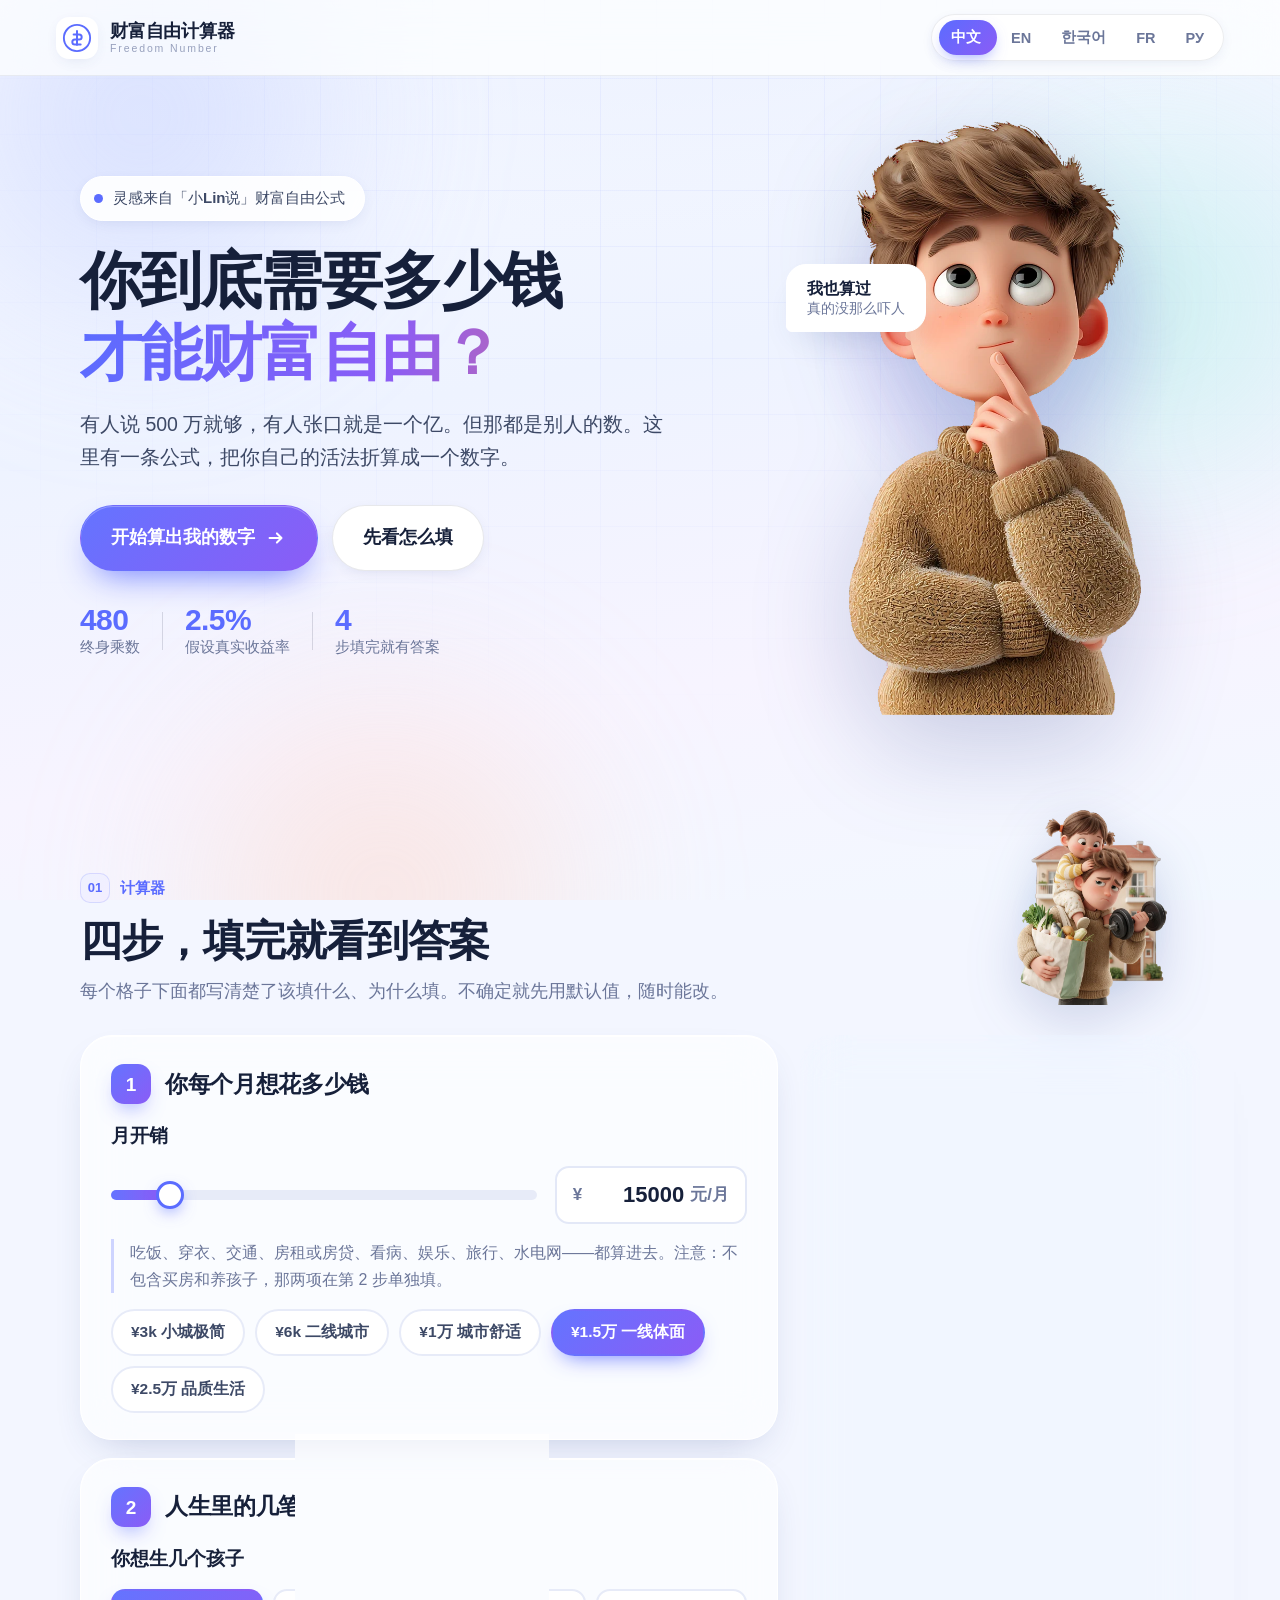
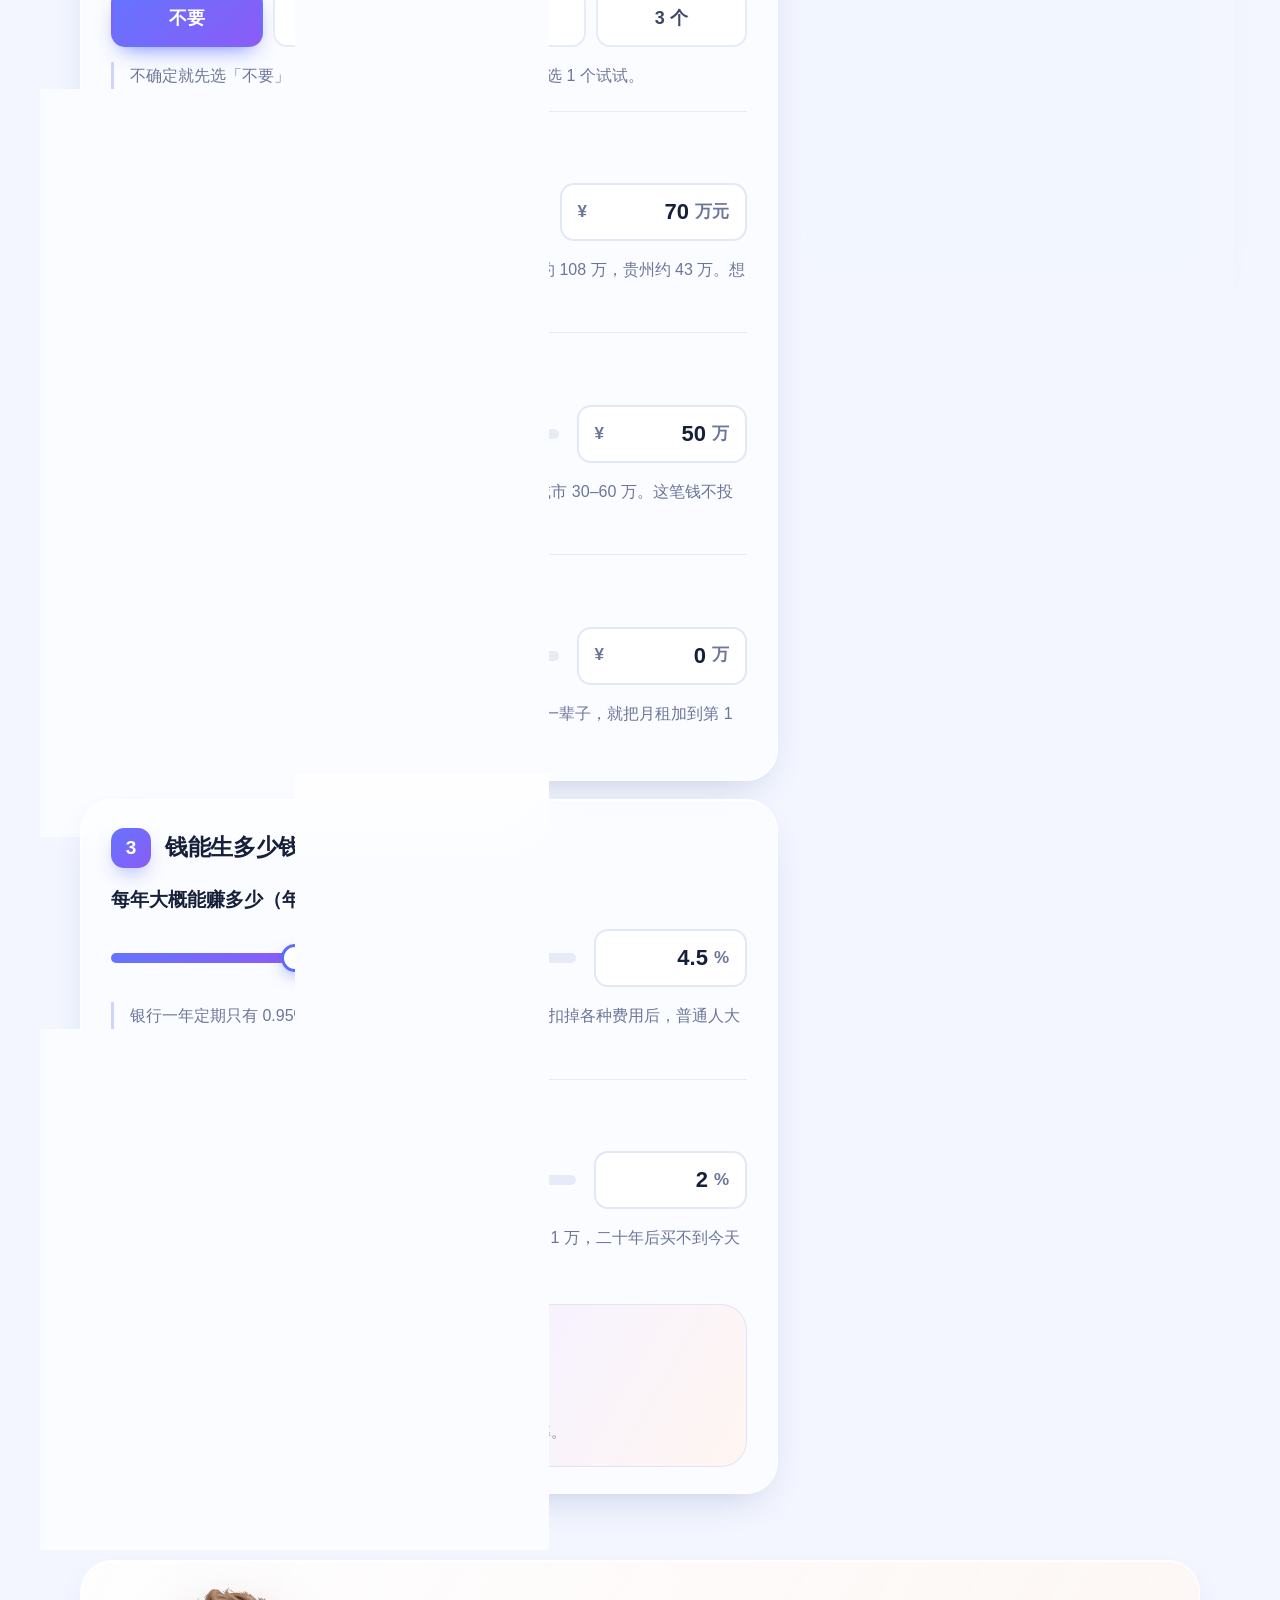
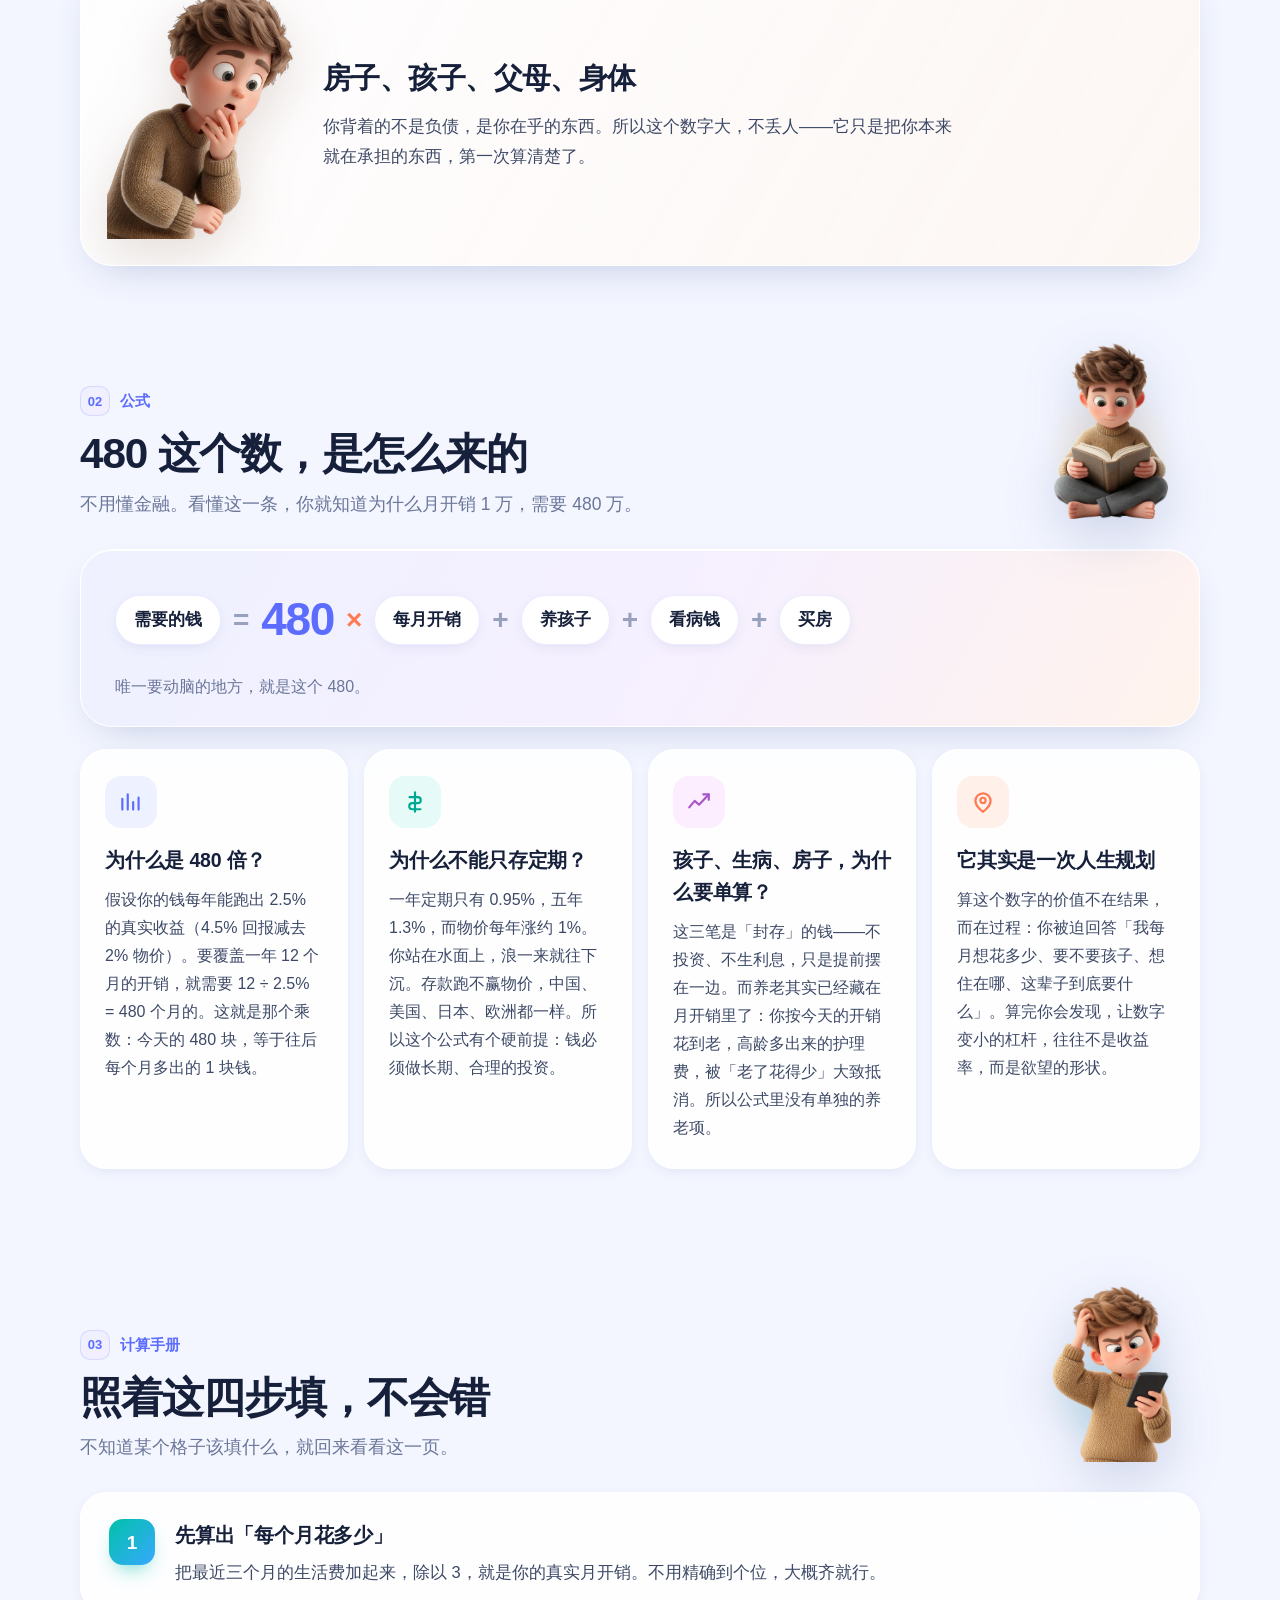
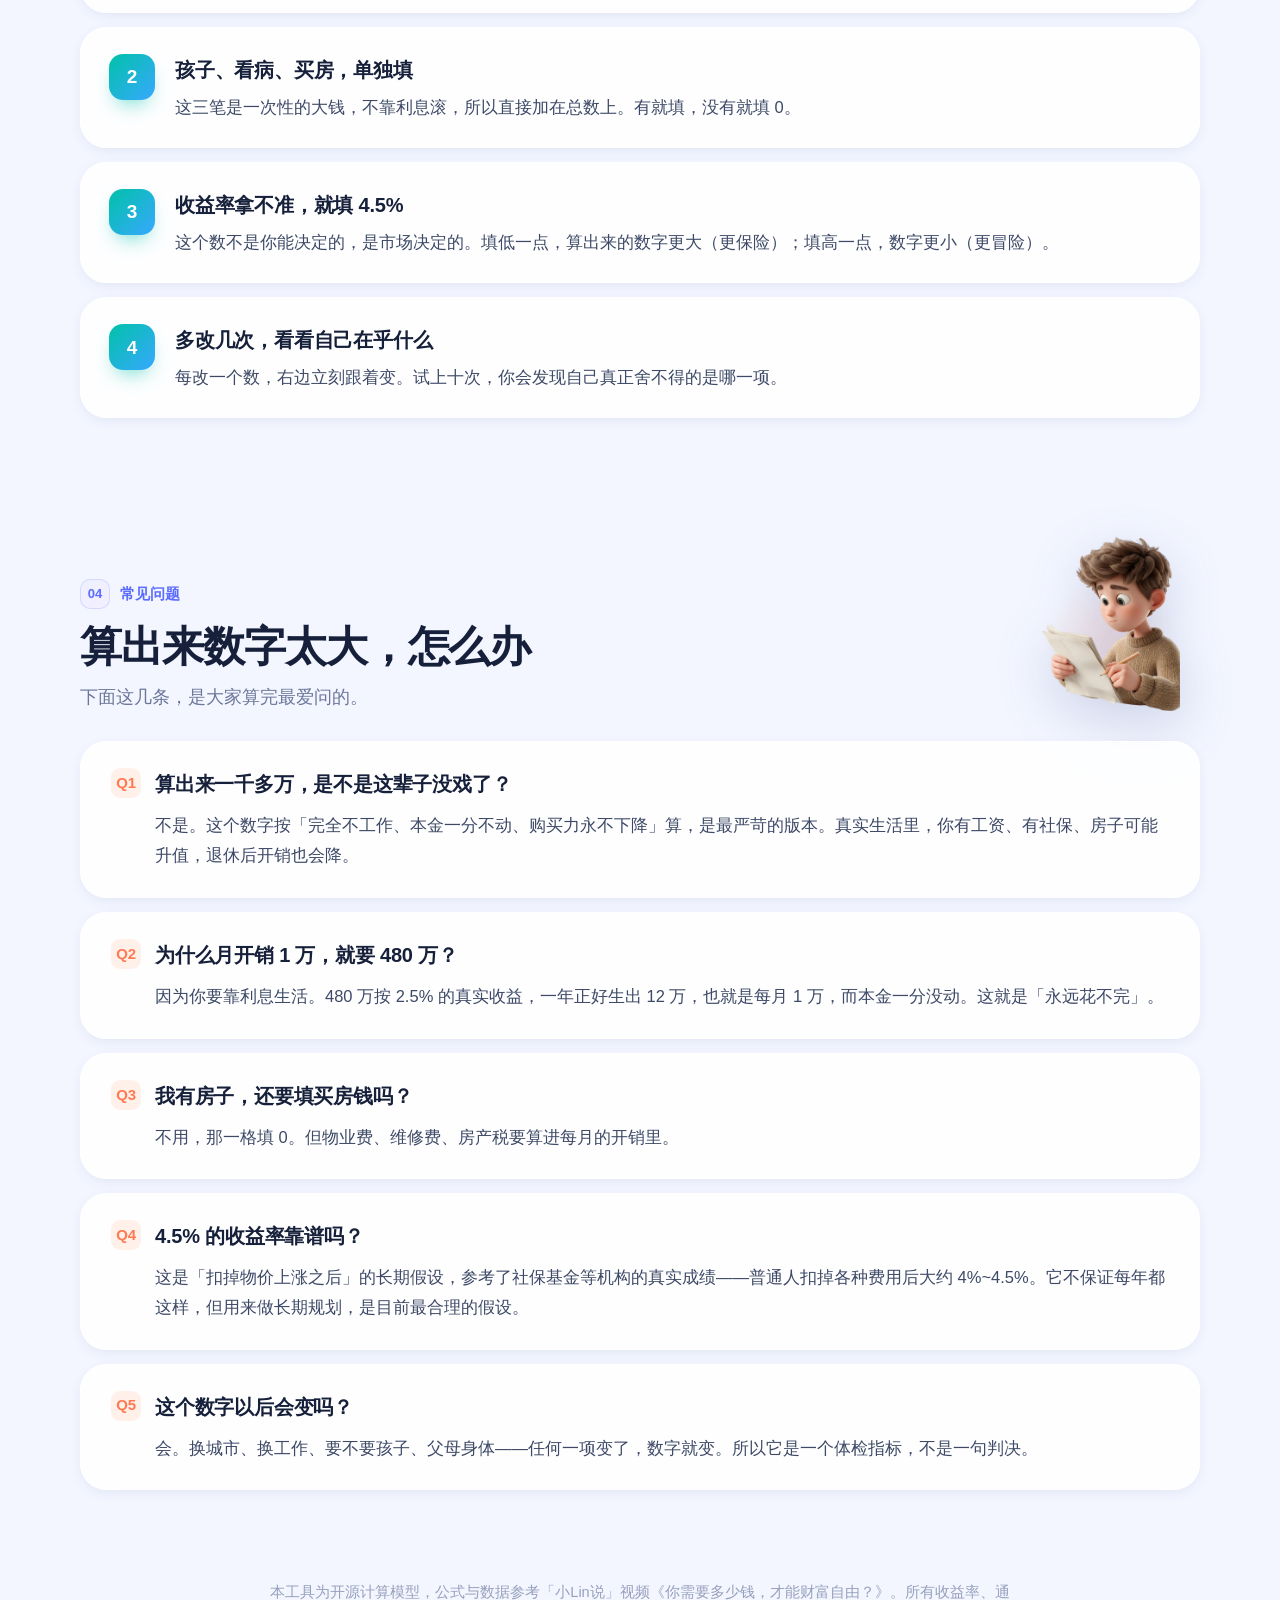
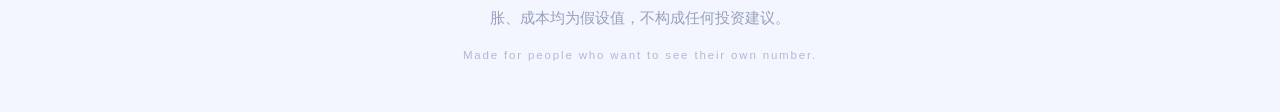
==== commit 63cc9a60: "feat: 财富自由计算器 v2 — 浅色玻璃版 完整重写，零依赖零构建。  - 公式：480 × 月开销 + 育儿 + 健康 + 房子（源自「小Lin说」BV1yUHP6rEYD） - 五语言完整本" ====
--- a/index.html
+++ b/index.html
@@ -1,7052 +1,451 @@
-<!DOCTYPE html>
-<!-- Standalone build. Source: src/index.html + styles.css + i18n.js + app.js. Rebuild with: node build.mjs -->
-<html lang="zh-CN">
-<head>
-  <meta charset="UTF-8" />
-  <meta name="viewport" content="width=device-width, initial-scale=1.0" />
-  <meta name="theme-color" content="#2f6bff" />
-  <title>你的自由值多少钱？· 财富自由计算器</title>
-  <meta name="description" content="填几项数据，算出你的财富自由门槛、纪念徽章和长期储蓄计划。" />
-  <meta property="og:title" content="你的自由值多少钱？" />
-  <meta property="og:description" content="填几项数据，算出你的财富自由门槛、纪念徽章和长期储蓄计划。" />
-  <meta property="og:type" content="website" />
-  <link rel="icon" href="data:image/svg+xml,%3Csvg xmlns='http://www.w3.org/2000/svg' viewBox='0 0 64 64'%3E%3Crect width='64' height='64' rx='16' fill='%230c2e26'/%3E%3Ccircle cx='32' cy='32' r='18' fill='none' stroke='%23d7b56d' stroke-width='2'/%3E%3Cpath d='M32 16l4.2 11.8L48 32l-11.8 4.2L32 48l-4.2-11.8L16 32l11.8-4.2z' fill='%23d7b56d'/%3E%3C/svg%3E" />
-  <style>
-/* =========================================================
-   FREEDOM NUMBER — visual system
-   ========================================================= */
-:root{
-  --paper:#eff7ff;
-  --paper-2:#e7f1ff;
-  --paper-3:#dbe9ff;
-  --cream:#fbfdff;
-  --ink:#071a33;
-  --ink-2:#0b2e57;
-  --ink-3:#24496e;
-  --muted:#5a7088;
-  --muted-2:#7c8fa3;
-  --gold:#2f6bff;
-  --gold-2:#67e8f9;
-  --gold-3:#e6f8ff;
-  --coral:#ff6b57;
-  --mint:#3ddbc4;
-  --blue:#2f6bff;
-  --cyan:#22d3ee;
-  --violet:#7c5cff;
-  --sun:#ffbd2e;
-  --line:rgba(7,26,51,.12);
-  --line-light:rgba(255,255,255,.2);
-  --glass:rgba(255,255,255,.62);
-  --glass-strong:rgba(255,255,255,.84);
-  --glass-border:rgba(255,255,255,.92);
-  --shadow:0 24px 60px -30px rgba(21,70,140,.38);
-  --serif:"Avenir Next","Segoe UI Variable Display","Segoe UI","Noto Sans SC","Microsoft YaHei","PingFang SC",sans-serif;
-  --sans:"Avenir Next","Segoe UI Variable","Segoe UI","Noto Sans SC","Microsoft YaHei","PingFang SC","Malgun Gothic","Yu Gothic",sans-serif;
-  --mono:"SFMono-Regular","Cascadia Mono","Roboto Mono",Consolas,monospace;
-  --radius:26px;
-  --ease:cubic-bezier(.2,.8,.2,1);
-  --ease-out:cubic-bezier(.16,1,.3,1);
-}
-
-*,*::before,*::after{box-sizing:border-box}
-html{scroll-behavior:smooth;scroll-padding-top:88px;-webkit-text-size-adjust:100%}
-body{
-  margin:0;background:var(--paper);color:var(--ink);
-  font-family:var(--sans);font-size:16px;line-height:1.55;
-  overflow-x:hidden;-webkit-font-smoothing:antialiased;text-rendering:optimizeLegibility;
-}
-body.is-locked{overflow:hidden}
-::selection{background:var(--gold-2);color:var(--ink)}
-a{color:inherit;text-decoration:none}
-button,input,select,textarea{font:inherit;color:inherit}
-button{cursor:pointer;border:0;background:none;padding:0}
-img,svg{display:block}
-button:focus-visible,a:focus-visible,input:focus-visible,select:focus-visible,summary:focus-visible{
-  outline:2px solid var(--gold);outline-offset:4px;border-radius:4px;
-}
-[hidden]{display:none!important}
-.icon{width:1em;height:1em;fill:none;stroke:currentColor;stroke-width:1.65;stroke-linecap:round;stroke-linejoin:round;flex:0 0 auto}
-.svg-sprite{position:absolute;width:0;height:0;overflow:hidden}
-.noise{
-  position:fixed;inset:0;z-index:1500;pointer-events:none;opacity:.035;
-  background-image:url("data:image/svg+xml,%3Csvg viewBox='0 0 180 180' xmlns='http://www.w3.org/2000/svg'%3E%3Cfilter id='n'%3E%3CfeTurbulence type='fractalNoise' baseFrequency='.82' numOctaves='4' stitchTiles='stitch'/%3E%3C/filter%3E%3Crect width='100%25' height='100%25' filter='url(%23n)'/%3E%3C/svg%3E");
-  mix-blend-mode:multiply;
-}
-.cursor-glow{
-  position:fixed;left:0;top:0;width:520px;height:520px;border-radius:50%;z-index:0;pointer-events:none;
-  background:radial-gradient(circle,rgba(47,107,255,.16),rgba(47,107,255,0) 65%);
-  transform:translate(-50%,-50%);opacity:0;transition:opacity .5s;
-}
-@media(hover:hover){.cursor-glow.is-on{opacity:1}}
-.scroll-progress{position:fixed;top:0;left:0;right:0;height:3px;z-index:120;background:transparent;pointer-events:none}
-.scroll-progress span{display:block;height:100%;width:0;background:linear-gradient(90deg,var(--gold),var(--gold-2),var(--coral))}
-main{position:relative;z-index:1}
-
-/* ============ Buttons & shared ============ */
-.btn{
-  position:relative;display:inline-flex;align-items:center;justify-content:center;gap:14px;
-  min-height:52px;padding:0 24px;border-radius:999px;font-size:13px;font-weight:650;letter-spacing:.03em;
-  transition:transform .35s var(--ease),background .35s,color .35s,border-color .35s,box-shadow .35s;
-  white-space:nowrap;overflow:hidden;
-}
-.btn .icon{width:17px;height:17px}
-.btn--large{min-height:60px;padding:0 30px;font-size:14px}
-.btn--primary{background:var(--ink);color:var(--cream);box-shadow:0 16px 30px -18px rgba(7,26,51,.7)}
-.btn--primary:hover{transform:translateY(-2px);box-shadow:0 22px 36px -18px rgba(7,26,51,.8)}
-.btn--gold{background:linear-gradient(135deg,var(--gold-3),var(--gold) 55%,#1e4ed8);color:var(--ink);box-shadow:0 18px 38px -16px rgba(0,0,0,.55)}
-.btn--gold:hover{transform:translateY(-2px);box-shadow:0 24px 46px -16px rgba(0,0,0,.6)}
-.btn--outline{border:1px solid var(--line);background:transparent;color:var(--ink)}
-.btn--outline:hover{background:rgba(7,26,51,.05);border-color:rgba(7,26,51,.3);transform:translateY(-2px)}
-.btn--quiet{border:1px solid transparent;background:rgba(7,26,51,.055);color:var(--ink)}
-.btn--quiet:hover{background:rgba(7,26,51,.1)}
-.btn--ghost{color:var(--ink);padding-left:10px}
-.btn--ghost .icon{transition:transform .3s}
-.btn--ghost:hover .icon{transform:translateX(4px)}
-.btn-icon{display:grid;place-items:center;width:34px;height:34px;border-radius:50%;background:rgba(255,255,255,.13);transition:transform .4s var(--ease)}
-.btn--gold .btn-icon{background:rgba(7,26,51,.1)}
-.btn:hover .btn-icon{transform:rotate(-35deg)}
-.btn--submit{min-width:290px;justify-content:space-between}
-.eyebrow{
-  display:flex;align-items:center;gap:11px;margin:0 0 24px;
-  font-size:10px;font-weight:700;letter-spacing:.22em;text-transform:uppercase;color:var(--ink-3);
-}
-.eyebrow-dot{width:6px;height:6px;border-radius:50%;background:var(--gold);box-shadow:0 0 0 4px rgba(47,107,255,.16);flex:0 0 auto}
-.section{max-width:1280px;margin:0 auto;padding:124px 36px}
-.section-head{display:flex;justify-content:space-between;align-items:flex-end;gap:60px;margin-bottom:58px}
-.section-head h2{margin:0;font-family:var(--serif);font-weight:500;font-size:clamp(40px,4.4vw,66px);line-height:1.04;letter-spacing:-.035em}
-.section-head h2 em{font-style:normal;position:relative;color:var(--ink-2);white-space:nowrap}
-.section-head h2 em::after{
-  content:"";position:absolute;z-index:-1;left:-2%;right:-2%;bottom:.08em;height:.34em;
-  background:linear-gradient(90deg,rgba(47,107,255,.16),rgba(47,107,255,.55),rgba(47,107,255,.18));
-  transform:skewX(-8deg);
-}
-.section-lede{max-width:430px;margin:0 0 6px;font-size:14.5px;line-height:1.8;color:var(--muted)}
-.section-head--light h2{color:var(--cream)}
-.section-head--light h2 em{color:var(--gold-2)}
-.section-head--light .eyebrow{color:var(--gold-2)}
-.section-head--light .section-lede{color:rgba(255,255,255,.62)}
-.card-kicker{margin:0 0 10px;font-family:var(--mono);font-size:9px;letter-spacing:.22em;color:var(--muted)}
-.reveal{opacity:0;transform:translateY(28px);transition:opacity .8s var(--ease-out),transform .8s var(--ease-out)}
-.reveal.is-visible{opacity:1;transform:none}
-
-/* ============ Header ============ */
-.site-header{position:fixed;top:0;left:0;right:0;z-index:100;transition:background .4s,border-color .4s,box-shadow .4s}
-.site-header::after{content:"";position:absolute;inset:0;border-bottom:1px solid transparent;pointer-events:none;transition:border-color .4s}
-.header-inner{max-width:1400px;margin:0 auto;padding:17px 36px;display:flex;align-items:center;gap:30px;transition:padding .4s}
-.site-header.is-scrolled{background:rgba(244,239,227,.95);backdrop-filter:blur(20px) saturate(1.2);-webkit-backdrop-filter:blur(20px) saturate(1.2)}
-.site-header.is-scrolled::after{border-bottom-color:var(--line)}
-.site-header.is-scrolled .header-inner{padding-top:11px;padding-bottom:11px}
-.brand{display:flex;align-items:center;gap:12px;flex:0 0 auto}
-.brand-mark{display:grid;place-items:center;width:40px;height:40px;border-radius:50%;border:1px solid rgba(7,26,51,.32);color:var(--ink);position:relative;transition:transform .5s var(--ease)}
-.brand-mark::after{content:"";position:absolute;inset:5px;border-radius:50%;border:1px solid rgba(47,107,255,.48)}
-.brand-mark .icon{width:17px;height:17px;color:var(--gold)}
-.brand:hover .brand-mark{transform:rotate(45deg)}
-.brand-type{display:flex;flex-direction:column;gap:2px;line-height:1}
-.brand-type strong{font-size:14px;letter-spacing:.19em;font-weight:750}
-.brand-type span{font-size:7.5px;letter-spacing:.17em;color:var(--muted)}
-.main-nav{display:flex;align-items:center;gap:34px;margin-left:auto}
-.main-nav a{position:relative;font-size:12px;font-weight:600;letter-spacing:.06em;padding:6px 0;color:var(--ink-3)}
-.main-nav a::after{content:"";position:absolute;left:0;right:0;bottom:0;height:1px;background:var(--gold);transform:scaleX(0);transform-origin:right;transition:transform .35s var(--ease)}
-.main-nav a:hover::after{transform:scaleX(1);transform-origin:left}
-.header-actions{display:flex;align-items:center;gap:12px;margin-left:14px}
-.lang-switch{position:relative}
-.lang-button{display:flex;align-items:center;gap:8px;height:38px;padding:0 12px;border-radius:999px;border:1px solid var(--line);font-size:11px;font-weight:600;letter-spacing:.03em;transition:background .3s,border-color .3s}
-.lang-button:hover{background:rgba(7,26,51,.045)}
-.lang-button .icon{width:14px;height:14px}
-.lang-button .chevron{width:11px;height:11px;transition:transform .3s}
-.lang-switch.is-open .chevron{transform:rotate(180deg)}
-.lang-menu{
-  position:absolute;top:calc(100% + 10px);right:0;width:206px;padding:7px;border-radius:16px;
-  background:rgba(255,255,255,.98);border:1px solid var(--line);box-shadow:0 24px 60px -20px rgba(7,26,51,.32);
-  opacity:0;visibility:hidden;transform:translateY(-8px) scale(.98);transform-origin:top right;
-  transition:opacity .25s var(--ease),transform .25s var(--ease),visibility .25s;
-}
-.lang-switch.is-open .lang-menu{opacity:1;visibility:visible;transform:none}
-.lang-menu button{display:flex;align-items:center;justify-content:space-between;width:100%;padding:10px 12px;border-radius:10px;font-size:12.5px;text-align:left;transition:background .2s}
-.lang-menu button small{font-family:var(--mono);font-size:8.5px;letter-spacing:.1em;color:var(--muted-2)}
-.lang-menu button:hover{background:rgba(7,26,51,.06)}
-.lang-menu button[aria-selected="true"]{background:var(--ink);color:var(--cream)}
-.lang-menu button[aria-selected="true"] small{color:var(--gold-2)}
-.header-cta{display:flex;align-items:center;gap:9px;height:38px;padding:0 16px;border-radius:999px;background:var(--ink);color:var(--cream);font-size:11.5px;font-weight:650;letter-spacing:.04em;transition:background .3s,transform .3s}
-.header-cta .icon{width:13px;height:13px;transition:transform .3s}
-.header-cta:hover{background:var(--ink-2);transform:translateY(-1px)}
-.header-cta:hover .icon{transform:translate(2px,-2px)}
-.menu-toggle{display:none;width:38px;height:38px;border:1px solid var(--line);border-radius:50%;place-items:center}
-.menu-toggle .icon{width:17px;height:17px}
-
-/* ============ Hero ============ */
-.hero{position:relative;max-width:1440px;overflow:hidden;margin:0 auto;padding:160px 36px 0;min-height:100svh;display:flex;flex-direction:column;justify-content:center}
-.hero-glow{position:absolute;border-radius:50%;filter:blur(2px);pointer-events:none}
-.hero-glow--one{width:680px;height:680px;right:-220px;top:40px;background:radial-gradient(circle,rgba(47,107,255,.19),rgba(47,107,255,0) 68%)}
-.hero-glow--two{width:520px;height:520px;left:-260px;bottom:80px;background:radial-gradient(circle,rgba(0,212,224,.15),rgba(0,212,224,0) 70%)}
-.hero-grid{display:grid;grid-template-columns:1.04fr .96fr;align-items:center;gap:28px;position:relative;z-index:2;flex:1}
-.hero-copy{padding:34px 0 40px;max-width:700px}
-.hero-eyebrow{opacity:0;animation:fadeUp .9s .1s var(--ease-out) forwards}
-.hero-title{
-  margin:0 0 30px;font-family:var(--serif);font-size:clamp(58px,6.7vw,100px);font-weight:500;
-  line-height:.98;letter-spacing:-.045em;
-}
-.hero-title em{font-style:normal;position:relative;display:inline-block;color:var(--ink-2);z-index:0}
-.hero-title em::before{
-  content:"";position:absolute;left:-3%;right:-3%;bottom:.02em;height:.28em;z-index:-1;
-  background:linear-gradient(90deg,rgba(47,107,255,.13),rgba(47,107,255,.56) 38%,rgba(47,107,255,.28));
-  transform:skewX(-12deg) rotate(-1deg);
-}
-.hero-title em::after{
-  content:"✦";position:absolute;top:-.22em;right:-.32em;font-size:.18em;color:var(--gold);
-  animation:twinkle 3.5s ease-in-out infinite;
-}
-.hero-title .line{display:block;overflow:hidden}
-.hero-title>span{display:block}
-.hero-title,.hero-lede,.hero-actions,.hero-note{opacity:0;animation:fadeUp 1s var(--ease-out) forwards}
-.hero-title{animation-delay:.18s}
-.hero-lede{animation-delay:.3s}
-.hero-actions{animation-delay:.42s}
-.hero-note{animation-delay:.52s}
-.hero-lede{max-width:550px;margin:0 0 34px;font-size:15.5px;line-height:1.95;color:var(--ink-3)}
-.hero-actions{display:flex;align-items:center;gap:8px;margin-bottom:24px}
-.hero-note{display:flex;align-items:center;gap:8px;margin:0;font-size:10.5px;letter-spacing:.04em;color:var(--muted)}
-.hero-note .icon{width:13px;height:13px;color:var(--gold)}
-.hero-visual{opacity:0;animation:heroIn 1.3s .25s var(--ease-out) forwards}
-.orbit-stage{position:relative;width:100%;max-width:620px;aspect-ratio:1;margin:0 auto;transform:translateZ(0)}
-.orbit-halo{position:absolute;inset:7%;border-radius:50%;background:radial-gradient(circle at 50% 45%,rgba(255,255,255,.82),rgba(47,107,255,.1) 52%,transparent 70%);filter:blur(10px)}
-.orbit-svg{position:absolute;inset:0;width:100%;height:100%;overflow:visible}
-.orbit-ring{transform-origin:320px 320px}
-.orbit-ring--outer{animation:spin 110s linear infinite}
-.orbit-ring--ticks{animation:spin 75s linear infinite reverse}
-.orbit-ring--mid{opacity:.9}
-.orbit-arc-text{font-family:var(--mono);font-size:9px;fill:var(--ink-3);letter-spacing:.34em;opacity:.65}
-.orbit-dots circle{animation:dotPulse 4s ease-in-out infinite}
-.orbit-dots circle:nth-child(2){animation-delay:1s}
-.orbit-dots circle:nth-child(3){animation-delay:2s}
-.orbit-dots circle:nth-child(4){animation-delay:3s}
-.orbit-medallion{
-  position:absolute;left:50%;top:50%;width:39%;aspect-ratio:1;transform:translate(-50%,-50%);
-  border-radius:50%;display:flex;flex-direction:column;align-items:center;justify-content:center;text-align:center;
-  color:var(--cream);background:radial-gradient(circle at 38% 28%,#123f7a 0%,#0a2350 43%,#050f24 100%);
-  border:1px solid rgba(103,232,249,.62);
-  box-shadow:0 44px 90px -34px rgba(7,26,51,.65),inset 0 0 0 8px rgba(7,26,51,.32),inset 0 0 0 9px rgba(103,232,249,.28),inset 0 30px 50px rgba(255,255,255,.05);
-  animation:floatCenter 7s ease-in-out infinite;
-}
-.orbit-medallion::before{content:"";position:absolute;inset:7.5%;border-radius:50%;border:1px dashed rgba(103,232,249,.34)}
-.orbit-medallion::after{
-  content:"";position:absolute;left:19%;right:19%;top:8%;height:22%;border-radius:50%;
-  background:linear-gradient(180deg,rgba(255,255,255,.13),transparent);filter:blur(6px);pointer-events:none;
-}
-.medallion-kicker{font-family:var(--mono);font-size:7.5px;letter-spacing:.24em;color:rgba(230,248,255,.6);margin-bottom:2%}
-.medallion-number{font-family:var(--serif);font-weight:500;font-size:clamp(44px,5.6vw,82px);line-height:1;letter-spacing:-.05em;color:var(--gold-2);text-shadow:0 2px 18px rgba(0,0,0,.2)}
-.medallion-number span{font-size:.38em;vertical-align:.24em;margin-left:.04em;color:var(--gold)}
-.medallion-rule{width:28%;height:1px;background:linear-gradient(90deg,transparent,rgba(103,232,249,.7),transparent);margin:6% 0 4%}
-.medallion-caption{font-size:clamp(9px,1.1vw,13px);letter-spacing:.18em;color:rgba(255,255,255,.82)}
-.medallion-formula{font-family:var(--mono);font-size:clamp(6px,.72vw,9px);letter-spacing:.13em;color:rgba(103,232,249,.52);margin-top:4%}
-.orbit-chip{
-  position:absolute;display:flex;align-items:center;gap:10px;padding:10px 15px 10px 10px;border-radius:999px;
-  background:rgba(255,255,255,.82);border:1px solid rgba(7,26,51,.12);backdrop-filter:blur(14px);-webkit-backdrop-filter:blur(14px);
-  box-shadow:0 16px 35px -20px rgba(7,26,51,.35);animation:float 6s ease-in-out infinite;
-}
-.orbit-chip .chip-icon{display:grid;place-items:center;width:30px;height:30px;border-radius:50%;background:rgba(47,107,255,.16);color:var(--ink-2)}
-.orbit-chip .icon{width:14px;height:14px}
-.orbit-chip>span:last-child{display:flex;flex-direction:column;line-height:1.12}
-.orbit-chip small{font-family:var(--mono);font-size:7px;letter-spacing:.12em;color:var(--muted-2)}
-.orbit-chip b{font-size:10.5px;font-weight:650;letter-spacing:.08em;white-space:nowrap}
-.orbit-chip--a{left:-1%;top:12%;animation-delay:-1s}
-.orbit-chip--b{right:-2%;top:26%;animation-delay:-3s}
-.orbit-chip--c{left:2%;bottom:14%;animation-delay:-2s}
-.orbit-chip--d{right:3%;bottom:7%;animation-delay:-4.5s}
-.orbit-spark{position:absolute;width:6px;height:6px;background:var(--gold);transform:rotate(45deg);opacity:.65}
-.orbit-spark--one{left:24%;top:18%;animation:sparkle 4s ease-in-out infinite}
-.orbit-spark--two{right:20%;bottom:23%;width:4px;height:4px;animation:sparkle 5s 1s ease-in-out infinite}
-.hero-stats{
-  position:relative;z-index:2;display:grid;grid-template-columns:1fr 1.25fr 1.25fr 1.6fr;gap:0;
-  border-top:1px solid var(--line);margin-top:26px;padding:28px 0 34px;
-}
-.hero-stat{min-width:0;padding:0 28px;border-right:1px solid var(--line)}
-.hero-stat:first-child{padding-left:0}
-.hero-stat:last-child{border-right:0;padding-right:0}
-.hero-stat strong{display:block;font-family:var(--serif);font-size:34px;font-weight:500;line-height:1;letter-spacing:-.03em}
-.hero-stat strong span{font-size:.52em;color:var(--gold);margin-left:.06em}
-.hero-stat p{margin:8px 0 0;font-size:10.5px;letter-spacing:.04em;color:var(--muted);line-height:1.55;overflow-wrap:anywhere}
-.hero-stat--note{display:flex;align-items:center;gap:16px}
-.hero-stat--note p{font-family:var(--serif);font-size:17px;line-height:1.45;color:var(--ink-3);letter-spacing:0}
-.stat-line{width:1px;height:38px;background:linear-gradient(var(--gold),transparent);display:block;flex:0 0 auto}
-
-/* ============ Ticker ============ */
-.ticker{background:var(--ink);color:var(--gold-2);overflow:hidden;padding:15px 0;position:relative;z-index:2}
-.ticker::before,.ticker::after{content:"";position:absolute;top:0;bottom:0;width:80px;z-index:2;pointer-events:none}
-.ticker::before{left:0;background:linear-gradient(90deg,var(--ink),transparent)}
-.ticker::after{right:0;background:linear-gradient(-90deg,var(--ink),transparent)}
-.ticker-track{display:flex;width:max-content;animation:marquee 42s linear infinite}
-.ticker-group{display:flex;align-items:center;gap:28px;padding-right:28px;white-space:nowrap}
-.ticker-group span{font-size:10.5px;font-weight:600;letter-spacing:.18em;text-transform:uppercase}
-.ticker-group i{font-style:normal;font-size:8px;color:rgba(103,232,249,.4)}
-
-/* ============ Calculator ============ */
-.calc-section{position:relative;max-width:none;width:100%;padding:118px 36px 128px;background:var(--ink);color:var(--cream);overflow:hidden}
-.calc-section::before{
-  content:"";position:absolute;inset:0;pointer-events:none;opacity:.5;
-  background:
-    radial-gradient(800px 500px at 88% 2%,rgba(47,107,255,.13),transparent 65%),
-    radial-gradient(700px 500px at 4% 96%,rgba(37,99,235,.11),transparent 64%);
-}
-.calc-section::after{
-  content:"";position:absolute;left:-140px;top:-160px;width:520px;height:520px;border-radius:50%;
-  border:1px solid rgba(103,232,249,.1);box-shadow:0 0 0 80px rgba(103,232,249,.018),0 0 0 160px rgba(103,232,249,.012);
-  pointer-events:none;
-}
-.calc-section .section-head,.calc-shell{position:relative;z-index:2;max-width:1260px;margin-left:auto;margin-right:auto}
-.calc-shell{display:grid;grid-template-columns:minmax(0,1fr) 386px;gap:28px;align-items:start;margin-top:54px}
-.calc-form{background:rgba(255,255,255,.032);border:1px solid rgba(103,232,249,.16);border-radius:30px;padding:30px 30px 26px;box-shadow:0 30px 80px -50px rgba(0,0,0,.65)}
-.calc-toolbar{display:flex;align-items:center;justify-content:space-between;gap:20px;padding-bottom:22px;border-bottom:1px solid rgba(103,232,249,.12)}
-.currency-control{display:flex;align-items:center;gap:11px}
-.currency-control>label{font-size:9px;letter-spacing:.17em;text-transform:uppercase;color:rgba(255,255,255,.42)}
-.select-shell{position:relative;display:flex;align-items:center;border:1px solid rgba(103,232,249,.2);border-radius:999px;padding:0 11px;height:36px;transition:border-color .3s,background .3s}
-.select-shell:hover{border-color:rgba(103,232,249,.45);background:rgba(255,255,255,.03)}
-.select-shell select{appearance:none;border:0;background:transparent;padding:0 22px 0 2px;font-size:11.5px;font-weight:650;letter-spacing:.05em;color:var(--gold-2);cursor:pointer}
-.select-shell select option{color:var(--ink);background:var(--cream)}
-.select-shell .icon{position:absolute;right:10px;width:11px;height:11px;pointer-events:none;color:rgba(103,232,249,.7)}
-.today-flag{display:flex;align-items:center;gap:8px;margin:0;font-size:9.5px;letter-spacing:.08em;color:rgba(255,255,255,.48)}
-.pulse-dot{width:5px;height:5px;border-radius:50%;background:var(--mint);box-shadow:0 0 0 0 rgba(61,219,196,.45);animation:pulse 2.6s infinite}
-.form-group{padding-top:30px;margin-top:30px;border-top:1px solid rgba(103,232,249,.1)}
-.calc-toolbar+.form-group{margin-top:26px;border-top:0;padding-top:26px}
-.form-group-head{display:flex;align-items:flex-start;gap:13px;margin-bottom:18px}
-.group-index{display:grid;place-items:center;width:25px;height:25px;border:1px solid rgba(103,232,249,.28);border-radius:50%;font-family:var(--mono);font-size:9px;color:var(--gold-2);flex:0 0 auto;margin-top:2px}
-.form-group-head h3{margin:0;font-family:var(--serif);font-size:22px;font-weight:500;letter-spacing:-.01em;line-height:1.2}
-.form-group-head p{margin:4px 0 0;font-size:11px;color:rgba(255,255,255,.44);letter-spacing:.02em}
-.optional-tag{margin-left:auto;font-size:8.5px;letter-spacing:.12em;border:1px solid rgba(103,232,249,.2);border-radius:999px;padding:3px 8px;color:rgba(103,232,249,.65)}
-.field-grid{display:grid;grid-template-columns:1fr 1fr;gap:12px}
-.field-grid--three{grid-template-columns:1fr 1fr .72fr}
-.field{
-  position:relative;background:rgba(255,255,255,.035);border:1px solid rgba(103,232,249,.12);border-radius:18px;
-  padding:18px 18px 16px;transition:border-color .3s,background .3s,transform .3s;
-}
-.field:hover{border-color:rgba(103,232,249,.26);background:rgba(255,255,255,.05)}
-.field:focus-within{border-color:rgba(103,232,249,.5);background:rgba(255,255,255,.06)}
-.field.has-error{border-color:rgba(255,107,87,.7);animation:shake .4s}
-.field--feature{padding:22px}
-.field-head{display:grid;grid-template-columns:auto minmax(0,1fr) auto;align-items:start;gap:11px}
-.field-icon{display:grid;place-items:center;width:34px;height:34px;border-radius:50%;background:rgba(47,107,255,.13);color:var(--gold-2);flex:0 0 auto}
-.field-icon .icon{width:15px;height:15px}
-.field-label label,.field-label>label{display:block;font-size:12.5px;font-weight:650;letter-spacing:.02em;line-height:1.4;cursor:pointer}
-.field-label p{margin:4px 0 0;font-size:10px;line-height:1.55;color:rgba(255,255,255,.4)}
-.info-button{display:grid;place-items:center;width:23px;height:23px;border-radius:50%;border:1px solid rgba(103,232,249,.2);color:rgba(103,232,249,.55);transition:background .25s,color .25s,border-color .25s}
-.info-button .icon{width:11px;height:11px}
-.info-button:hover{border-color:var(--gold);color:var(--gold-2);background:rgba(47,107,255,.1)}
-.info-button--light{margin-left:auto;position:absolute;right:18px;top:18px}
-.money-field{display:flex;align-items:baseline;gap:5px;margin-top:16px;border-bottom:1px solid rgba(103,232,249,.18);padding-bottom:7px;transition:border-color .3s}
-.field:focus-within .money-field{border-color:rgba(103,232,249,.55)}
-.currency-symbol{font-family:var(--serif);font-size:17px;color:rgba(103,232,249,.76);line-height:1}
-.money-input{width:100%;min-width:0;border:0;background:transparent;outline:0;padding:0;font-family:var(--serif);font-size:27px;font-weight:500;letter-spacing:-.02em;color:var(--cream);line-height:1.2}
-.money-field--xl{margin-top:20px;padding-bottom:11px}
-.money-field--xl .money-input{font-size:clamp(38px,4.2vw,56px);line-height:1}
-.money-field--xl .currency-symbol{font-size:25px}
-.money-field--sm{margin-top:8px}
-.money-field--sm .money-input{font-size:19px}
-.money-field--sm .currency-symbol{font-size:13px}
-.money-suffix{font-size:10px;color:rgba(255,255,255,.36);white-space:nowrap;letter-spacing:.04em}
-.quick-chips{display:flex;flex-wrap:wrap;gap:7px;margin-top:14px}
-.quick-chips button{padding:6px 11px;border-radius:999px;border:1px solid rgba(103,232,249,.16);font-size:9.5px;color:rgba(255,255,255,.56);transition:.25s}
-.quick-chips button:hover{border-color:rgba(103,232,249,.52);color:var(--gold-2);background:rgba(47,107,255,.08)}
-.quick-chips button.is-active{background:rgba(47,107,255,.17);border-color:rgba(47,107,255,.55);color:var(--gold-2)}
-.field-tip{margin-top:14px;padding:12px 14px;border-left:2px solid var(--gold);background:rgba(47,107,255,.07);border-radius:0 8px 8px 0;font-size:10.5px;line-height:1.7;color:rgba(255,255,255,.62)}
-.field-tip strong{color:var(--gold-2);font-weight:650}
-.field-tip--dark{margin:10px 0 0;background:rgba(7,26,51,.05);color:rgba(255,255,255,.65)}
-.kids-control{display:flex;align-items:center;gap:12px;margin-top:17px}
-.stepper{display:flex;align-items:center;border:1px solid rgba(103,232,249,.18);border-radius:12px;overflow:hidden}
-.stepper button{display:grid;place-items:center;width:36px;height:38px;color:rgba(103,232,249,.8);transition:background .2s}
-.stepper button:hover{background:rgba(47,107,255,.12)}
-.stepper button .icon{width:13px;height:13px}
-.stepper span{display:grid;place-items:center;min-width:42px;height:38px;font-family:var(--serif);font-size:23px;border-left:1px solid rgba(103,232,249,.1);border-right:1px solid rgba(103,232,249,.1)}
-.kids-unit{font-size:10px;color:rgba(255,255,255,.38)}
-.per-child{margin-top:15px;padding-top:13px;border-top:1px dashed rgba(103,232,249,.13);transition:opacity .3s}
-.per-child>label{display:block;font-size:9px;letter-spacing:.08em;color:rgba(255,255,255,.4)}
-.per-child.is-off{opacity:.3;pointer-events:none}
-.micro-help{margin:8px 0 0;font-size:9.5px;line-height:1.55;color:rgba(255,255,255,.33)}
-.age-field{display:flex;align-items:baseline;gap:5px;margin-top:16px;border-bottom:1px solid rgba(103,232,249,.18);padding-bottom:7px}
-.age-field input{width:100%;min-width:0;border:0;background:transparent;outline:0;font-family:var(--serif);font-size:27px;color:var(--cream);padding:0;line-height:1.2}
-.age-field span{font-size:10px;color:rgba(255,255,255,.36)}
-.form-group--return{position:relative}
-.return-card{position:relative;background:linear-gradient(135deg,rgba(32,78,64,.7),rgba(20,54,45,.5));border:1px solid rgba(103,232,249,.16);border-radius:18px;padding:20px 22px 18px}
-.return-head{display:flex;justify-content:space-between;gap:20px;align-items:flex-start}
-.return-head>div{display:flex;gap:11px;align-items:flex-start}
-.return-output{font-family:var(--serif);font-size:32px;line-height:1;color:var(--gold-2);letter-spacing:-.03em;white-space:nowrap}
-.range-wrap{margin-top:18px}
-input[type="range"]{appearance:none;-webkit-appearance:none;width:100%;height:3px;border-radius:3px;background:rgba(103,232,249,.18);outline:0;cursor:pointer}
-input[type="range"]::-webkit-slider-thumb{appearance:none;-webkit-appearance:none;width:17px;height:17px;border-radius:50%;background:var(--gold-2);border:3px solid var(--ink-2);box-shadow:0 0 0 1px rgba(103,232,249,.65),0 4px 10px rgba(0,0,0,.35);cursor:grab}
-input[type="range"]::-moz-range-thumb{width:13px;height:13px;border-radius:50%;background:var(--gold-2);border:3px solid var(--ink-2);box-shadow:0 0 0 1px rgba(103,232,249,.65)}
-.range-labels{display:flex;justify-content:space-between;margin-top:8px;font-family:var(--mono);font-size:8px;color:rgba(255,255,255,.32)}
-.range-center{color:rgba(103,232,249,.64);position:relative}
-.range-center::before{content:"";position:absolute;left:50%;top:-11px;width:1px;height:6px;background:rgba(103,232,249,.5)}
-.return-foot{display:flex;align-items:center;gap:14px;margin-top:16px;padding-top:14px;border-top:1px solid rgba(103,232,249,.1)}
-.return-foot>span:last-child{font-size:9.5px;line-height:1.6;color:rgba(255,255,255,.38)}
-.multiplier-pill{font-family:var(--mono);font-size:9px;border:1px solid rgba(103,232,249,.3);border-radius:999px;padding:5px 9px;color:rgba(103,232,249,.8);white-space:nowrap}
-.multiplier-pill b{font-family:var(--serif);font-size:16px;font-weight:500;color:var(--gold-2);margin-right:1px}
-.form-actions{display:flex;align-items:center;gap:18px;margin-top:30px}
-.reset-button{display:flex;align-items:center;gap:7px;font-size:10.5px;color:rgba(255,255,255,.42);transition:color .25s}
-.reset-button:hover{color:var(--gold-2)}
-.reset-button .icon{width:13px;height:13px}
-.privacy-note--form{display:flex;align-items:center;gap:7px;margin:16px 0 0;font-size:9px;color:rgba(255,255,255,.26)}
-.privacy-note .icon{width:11px;height:11px}
-
-/* Aside */
-.calc-aside{position:sticky;top:100px;display:flex;flex-direction:column;gap:14px}
-.formula-card{background:var(--cream);color:var(--ink);border-radius:24px;padding:26px 25px 0;box-shadow:0 30px 70px -42px rgba(0,0,0,.7);overflow:hidden;position:relative}
-.formula-card::before{content:"";position:absolute;inset:0;pointer-events:none;background:radial-gradient(circle at 85% 6%,rgba(47,107,255,.18),transparent 38%)}
-.aside-kicker{display:flex;align-items:center;gap:10px;margin:0 0 9px;font-family:var(--mono);font-size:8.5px;letter-spacing:.17em;color:var(--muted)}
-.aside-kicker .line{height:1px;flex:1;background:var(--line)}
-.formula-card h3{margin:0 0 20px;font-family:var(--serif);font-size:23px;font-weight:500;line-height:1.25;letter-spacing:-.02em}
-.formula-list{position:relative}
-.formula-row{display:grid;grid-template-columns:1fr auto auto;align-items:center;gap:10px;padding:10px 0;border-bottom:1px dashed rgba(7,26,51,.12)}
-.formula-row>span{display:flex;align-items:center;gap:8px;font-size:10px;color:var(--muted)}
-.formula-row>span i{font-family:var(--mono);font-style:normal;font-size:7.5px;color:var(--gold);width:16px}
-.formula-row>span b{font-weight:600;color:var(--ink-3);letter-spacing:.02em}
-.formula-row>strong{font-family:var(--serif);font-size:16px;font-weight:500;letter-spacing:-.02em;white-space:nowrap}
-.formula-row>em{font-style:normal;font-size:8px;color:var(--muted-2);min-width:35px;text-align:right}
-.formula-row>em b{font-family:var(--serif);font-size:11px;color:var(--gold)}
-.formula-total{display:flex;align-items:flex-end;justify-content:space-between;gap:10px;margin:18px -25px 0;padding:18px 25px 20px;background:var(--ink);color:var(--cream)}
-.formula-total span{font-size:9px;letter-spacing:.1em;color:rgba(255,255,255,.55);padding-bottom:5px}
-.formula-total strong{font-family:var(--serif);font-size:24px;font-weight:500;color:var(--gold-2);letter-spacing:-.02em;line-height:1;text-align:right}
-.formula-note{margin:0 -25px;padding:17px 25px 20px;background:rgba(7,26,51,.055);font-size:9px;line-height:1.7;color:var(--muted)}
-.gauge-card{display:flex;align-items:center;gap:18px;padding:18px;border:1px solid rgba(103,232,249,.14);border-radius:22px;background:rgba(255,255,255,.025)}
-.gauge{
-  --gauge:57%;position:relative;width:104px;height:104px;border-radius:50%;flex:0 0 auto;display:grid;place-items:center;
-  background:conic-gradient(from -90deg,var(--gold) 0 var(--gauge),rgba(255,255,255,.07) var(--gauge) 100%);
-  box-shadow:0 0 28px rgba(47,107,255,.1);
-}
-.gauge::before{content:"";position:absolute;inset:4px;border-radius:50%;background:var(--ink)}
-.gauge-inner{position:relative;display:flex;flex-direction:column;align-items:center;line-height:1.1}
-.gauge-inner small{font-size:7px;letter-spacing:.1em;color:rgba(255,255,255,.38);white-space:nowrap}
-.gauge-inner strong{font-family:var(--serif);font-size:24px;font-weight:500;color:var(--gold-2);margin:2px 0}
-.gauge-inner strong span{font-size:.55em;color:var(--gold)}
-.gauge-inner>span{font-size:6.5px;letter-spacing:.05em;color:rgba(255,255,255,.34);white-space:nowrap}
-.gauge-card>p{margin:0;font-size:9.5px;line-height:1.7;color:rgba(255,255,255,.38)}
-.aside-quote{padding:18px 20px;border-top:1px solid rgba(103,232,249,.14);border-bottom:1px solid rgba(103,232,249,.08)}
-.aside-quote .icon{width:16px;height:16px;color:var(--gold);margin-bottom:8px}
-.aside-quote p{margin:0 0 7px;font-family:var(--serif);font-size:14px;line-height:1.6;color:rgba(255,255,255,.75)}
-.aside-quote span{font-size:8.5px;letter-spacing:.08em;color:rgba(255,255,255,.3)}
-
-/* ============ Result ============ */
-.result-section{position:relative;overflow:hidden;padding-top:118px;padding-bottom:100px}
-.result-section::before{content:"";position:absolute;right:0;top:-100px;width:600px;height:600px;border-radius:50%;background:radial-gradient(circle,rgba(47,107,255,.15),transparent 68%);pointer-events:none}
-.result-head{display:grid;grid-template-columns:1.12fr .88fr;gap:30px;align-items:center;position:relative;z-index:1}
-.result-heading h2{margin:0 0 16px;font-family:var(--serif);font-size:clamp(38px,4.2vw,60px);font-weight:500;letter-spacing:-.04em;line-height:1.05}
-.result-heading .section-lede{max-width:500px;margin-bottom:22px}
-.result-amount-wrap{display:flex;align-items:baseline;gap:14px;flex-wrap:wrap;margin:28px 0 8px}
-.result-amount{font-family:var(--serif);font-size:clamp(62px,7.8vw,104px);font-weight:500;line-height:.92;letter-spacing:-.05em;color:var(--ink);font-variant-numeric:lining-nums tabular-nums}
-.result-amount-full{font-family:var(--mono);font-size:11px;color:var(--muted-2);letter-spacing:.04em}
-.result-meta{margin:0;font-size:10px;letter-spacing:.08em;color:var(--muted);text-transform:uppercase}
-.result-actions{display:flex;align-items:center;gap:10px;flex-wrap:wrap;margin-top:28px}
-.text-button{display:inline-flex;align-items:center;gap:7px;margin-top:18px;font-size:10.5px;color:var(--muted);transition:color .25s}
-.text-button .icon{width:12px;height:12px}
-.text-button:hover{color:var(--ink)}
-.badge-stage{position:relative;display:flex;flex-direction:column;align-items:center;justify-content:center;min-height:520px;perspective:1200px}
-.badge-glow{position:absolute;width:430px;height:430px;border-radius:50%;background:radial-gradient(circle,rgba(47,107,255,.3),rgba(47,107,255,0) 66%);filter:blur(18px);animation:glowPulse 5s ease-in-out infinite}
-.badge-mount{position:relative;width:min(100%,450px);transform-style:preserve-3d;transition:transform .2s ease-out;will-change:transform}
-.badge-mount svg{width:100%;height:auto;overflow:visible;filter:drop-shadow(0 34px 42px rgba(7,26,51,.28))}
-.badge-caption{position:relative;margin:2px 0 0;font-family:var(--serif);font-size:16px;letter-spacing:.01em;color:var(--ink-3);text-align:center}
-.badge-subcaption{position:relative;margin:6px 0 0;font-size:8.5px;letter-spacing:.14em;color:var(--muted-2);text-transform:uppercase}
-.metrics-grid{display:grid;grid-template-columns:repeat(4,1fr);gap:12px;margin-top:48px}
-.metric-card{position:relative;background:var(--cream);border:1px solid var(--line);border-radius:20px;padding:22px 20px 18px;transition:transform .35s var(--ease),box-shadow .35s;overflow:hidden}
-.metric-card::after{content:"";position:absolute;right:-30px;top:-30px;width:80px;height:80px;border:1px solid rgba(47,107,255,.2);border-radius:50%;transition:transform .5s}
-.metric-card:hover{transform:translateY(-4px);box-shadow:0 20px 35px -26px rgba(7,26,51,.45)}
-.metric-card:hover::after{transform:scale(1.2)}
-.metric-icon{display:grid;place-items:center;width:30px;height:30px;border-radius:50%;background:rgba(47,107,255,.14);color:var(--ink-3);margin-bottom:18px}
-.metric-icon .icon{width:14px;height:14px}
-.metric-card p{margin:0 0 7px;font-size:9px;letter-spacing:.08em;color:var(--muted);text-transform:uppercase}
-.metric-card strong{display:block;font-family:var(--serif);font-size:clamp(21px,2.2vw,29px);font-weight:500;line-height:1.15;letter-spacing:-.03em;overflow-wrap:anywhere}
-.metric-card>small{display:block;margin-top:9px;font-size:8.5px;line-height:1.55;color:var(--muted-2)}
-.progress-track{height:3px;border-radius:3px;background:rgba(7,26,51,.1);margin-top:10px;overflow:hidden}
-.progress-track span{display:block;height:100%;width:0;background:linear-gradient(90deg,var(--gold),var(--gold-2));border-radius:3px;transition:width 1.2s var(--ease-out)}
-.breakdown-card{margin-top:16px;background:var(--ink);color:var(--cream);border-radius:24px;padding:30px 34px 28px;position:relative;overflow:hidden}
-.breakdown-card::before{content:"";position:absolute;right:-80px;top:-100px;width:320px;height:320px;border-radius:50%;border:1px solid rgba(103,232,249,.1);box-shadow:0 0 0 45px rgba(103,232,249,.018)}
-.breakdown-head{display:flex;justify-content:space-between;align-items:flex-end;gap:20px;position:relative}
-.breakdown-head h3{margin:0;font-family:var(--serif);font-size:26px;font-weight:500;letter-spacing:-.02em}
-.breakdown-head .card-kicker{color:rgba(103,232,249,.55)}
-.breakdown-total{font-family:var(--serif);font-size:22px;color:var(--gold-2);white-space:nowrap}
-.breakdown-bar{display:flex;height:14px;border-radius:7px;overflow:hidden;margin-top:24px;background:rgba(255,255,255,.06);gap:2px}
-.breakdown-bar span{height:100%;transform-origin:left;transform:scaleX(0);transition:transform 1s var(--ease-out)}
-.breakdown-bar span.is-on{transform:scaleX(1)}
-.breakdown-legend{display:grid;grid-template-columns:repeat(4,1fr);gap:16px;margin-top:22px;position:relative}
-.breakdown-item{border-left:1px solid rgba(103,232,249,.16);padding-left:12px}
-.breakdown-item .legend-label{display:flex;align-items:center;gap:6px;font-size:9px;color:rgba(255,255,255,.45)}
-.breakdown-item .legend-label i{width:6px;height:6px;border-radius:2px}
-.breakdown-item strong{display:block;font-family:var(--serif);font-size:17px;font-weight:500;margin-top:3px;color:var(--cream)}
-.breakdown-item small{display:block;font-family:var(--mono);font-size:8px;color:rgba(255,255,255,.28);margin-top:2px}
-.insight-strip{display:flex;align-items:center;gap:18px;margin-top:16px;padding:18px 22px;border:1px solid rgba(47,107,255,.4);background:rgba(47,107,255,.09);border-radius:18px;position:relative;overflow:hidden}
-.insight-icon{display:grid;place-items:center;width:32px;height:32px;border-radius:50%;background:var(--gold);color:var(--ink);flex:0 0 auto}
-.insight-icon .icon{width:14px;height:14px}
-.insight-strip p{margin:0;font-size:12.5px;line-height:1.65;color:var(--ink-3)}
-.insight-strip p b{color:var(--ink)}
-.insight-mark{font-family:var(--serif);font-size:36px;color:rgba(47,107,255,.28);margin-left:auto;white-space:nowrap;letter-spacing:-.04em}
-
-/* ============ Method ============ */
-.method-section{padding-top:130px}
-.method-cards{display:grid;grid-template-columns:1fr 1fr;gap:14px}
-.method-card{position:relative;background:var(--cream);border:1px solid var(--line);border-radius:24px;padding:30px 32px 28px;overflow:hidden;transition:transform .4s var(--ease),box-shadow .4s,background .4s}
-.method-card::before{content:"";position:absolute;inset:0;background:radial-gradient(280px circle at var(--mx,50%) var(--my,50%),rgba(47,107,255,.17),transparent 62%);opacity:0;transition:opacity .35s;pointer-events:none}
-.method-card:hover{transform:translateY(-5px);box-shadow:0 28px 50px -38px rgba(7,26,51,.4);background:#fbfdff}
-.method-card:hover::before{opacity:1}
-.method-card-top{display:flex;align-items:flex-start;justify-content:space-between;position:relative}
-.method-icon{display:grid;place-items:center;width:48px;height:48px;border-radius:50%;border:1px solid rgba(47,107,255,.3);background:rgba(47,107,255,.1);color:var(--ink-2)}
-.method-icon .icon{width:21px;height:21px}
-.method-index{font-family:var(--serif);font-size:52px;line-height:.8;color:rgba(7,26,51,.12);letter-spacing:-.05em}
-.method-label{position:relative;margin:22px 0 7px;font-family:var(--mono);font-size:8px;letter-spacing:.2em;color:var(--gold);text-transform:uppercase}
-.method-card h3{position:relative;margin:0 0 10px;font-family:var(--serif);font-size:28px;font-weight:500;letter-spacing:-.025em;line-height:1.15}
-.method-card p{position:relative;margin:0;font-size:12.5px;line-height:1.8;color:var(--muted);max-width:520px}
-.method-example{position:relative;display:inline-flex;align-items:center;gap:8px;margin-top:18px;padding:7px 12px;background:rgba(7,26,51,.055);border-radius:8px;font-family:var(--mono);font-size:9px;color:var(--ink-3);letter-spacing:.02em}
-.method-example b{color:var(--coral)}
-.deep-dive{display:grid;grid-template-columns:.92fr 1.08fr;gap:50px;margin-top:52px;padding:52px 54px;background:var(--ink);color:var(--cream);border-radius:32px;position:relative;overflow:hidden}
-.deep-dive::before{content:"";position:absolute;left:-120px;bottom:-180px;width:480px;height:480px;border-radius:50%;background:radial-gradient(circle,rgba(47,107,255,.16),transparent 68%)}
-.deep-visual{display:flex;flex-direction:column;justify-content:center;align-items:center;position:relative}
-.deep-orbit{position:relative;width:310px;height:310px;border-radius:50%;border:1px solid rgba(103,232,249,.26);display:flex;flex-direction:column;align-items:center;justify-content:center}
-.deep-orbit::before{content:"";position:absolute;inset:22px;border-radius:50%;border:1px dashed rgba(103,232,249,.22);animation:spin 50s linear infinite}
-.deep-orbit::after{content:"";position:absolute;inset:52px;border-radius:50%;border:1px solid rgba(103,232,249,.13)}
-.deep-number{font-family:var(--serif);font-size:132px;font-weight:500;line-height:.8;letter-spacing:-.08em;color:var(--gold-2);z-index:1;text-shadow:0 10px 40px rgba(0,0,0,.3)}
-.deep-number small{font-size:.28em;color:var(--gold);vertical-align:.62em;margin-left:.04em}
-.deep-caption{position:relative;margin-top:22px;font-family:var(--serif);font-size:13px;line-height:1.5;text-align:center;color:rgba(255,255,255,.6);z-index:1}
-.deep-orbit-label{position:absolute;font-family:var(--mono);font-size:7px;letter-spacing:.16em;color:rgba(103,232,249,.5);white-space:nowrap}
-.deep-orbit-label--a{top:36px;left:-6px;transform:rotate(-18deg)}
-.deep-orbit-label--b{bottom:56px;right:-24px;transform:rotate(-18deg)}
-.deep-chips{display:flex;gap:8px;margin-top:22px}
-.deep-chips span{padding:5px 10px;border:1px solid rgba(103,232,249,.2);border-radius:999px;font-family:var(--mono);font-size:8px;color:rgba(103,232,249,.6)}
-.deep-copy{position:relative;z-index:1;align-self:center}
-.deep-copy .card-kicker{color:rgba(103,232,249,.55)}
-.deep-copy h3{margin:0 0 16px;font-family:var(--serif);font-size:clamp(30px,3.2vw,44px);font-weight:500;line-height:1.12;letter-spacing:-.035em}
-.deep-copy>p{font-size:12.5px;line-height:1.85;color:rgba(255,255,255,.56);margin:0}
-.deep-points{display:flex;flex-direction:column;gap:0;margin:24px 0;border-top:1px solid rgba(103,232,249,.14)}
-.deep-point{display:grid;grid-template-columns:58px 1fr;gap:16px;padding:15px 0;border-bottom:1px solid rgba(103,232,249,.12)}
-.deep-point strong{font-family:var(--serif);font-size:23px;font-weight:500;color:var(--gold-2);line-height:1.1}
-.deep-point p{margin:0;font-size:10.5px;line-height:1.7;color:rgba(255,255,255,.48)}
-.deep-point p b{color:rgba(255,255,255,.82);font-weight:600}
-.deep-note{font-size:9.5px!important;padding:12px 14px;border-left:1px solid var(--gold);background:rgba(47,107,255,.07);color:rgba(255,255,255,.44)!important}
-.assumptions{margin-top:58px}
-.assumptions-head{display:flex;align-items:flex-end;justify-content:space-between;gap:20px;margin-bottom:22px}
-.assumptions-head h3{margin:0;font-family:var(--serif);font-size:30px;font-weight:500;letter-spacing:-.03em}
-.assumptions-grid{display:grid;grid-template-columns:repeat(4,1fr);gap:12px}
-.assumption-card{padding:22px 20px;border:1px solid var(--line);border-radius:18px;background:rgba(255,255,255,.55);transition:background .3s,transform .3s}
-.assumption-card:hover{background:var(--cream);transform:translateY(-3px)}
-.assumption-card .assumption-icon{display:grid;place-items:center;width:28px;height:28px;border-radius:50%;background:rgba(47,107,255,.14);color:var(--ink-3);margin-bottom:16px}
-.assumption-card .assumption-icon .icon{width:13px;height:13px}
-.assumption-card h4{margin:0 0 8px;font-size:12.5px;font-weight:650;letter-spacing:.02em}
-.assumption-card p{margin:0;font-size:10px;line-height:1.7;color:var(--muted)}
-
-/* ============ Quote ============ */
-.quote-section{position:relative;margin:20px 0 0;padding:140px 36px;background:var(--ink);color:var(--cream);text-align:center;overflow:hidden}
-.quote-section::before{content:"";position:absolute;inset:0;background:radial-gradient(600px 400px at 50% 45%,rgba(47,107,255,.13),transparent 68%)}
-.quote-rings{position:absolute;left:50%;top:50%;width:760px;height:760px;transform:translate(-50%,-50%);border-radius:50%;border:1px solid rgba(103,232,249,.08);box-shadow:0 0 0 90px rgba(103,232,249,.02),0 0 0 180px rgba(103,232,249,.014)}
-.quote-mark{position:relative;display:block;font-family:var(--serif);font-size:100px;line-height:.4;color:var(--gold);margin-bottom:24px}
-.quote-section blockquote{position:relative;max-width:840px;margin:0 auto 26px;font-family:var(--serif);font-size:clamp(30px,3.5vw,50px);font-weight:500;line-height:1.32;letter-spacing:-.03em}
-.quote-section>p{position:relative;max-width:620px;margin:0 auto 24px;font-size:13px;line-height:1.9;color:rgba(255,255,255,.5)}
-.quote-source{position:relative;font-family:var(--mono);font-size:8.5px;letter-spacing:.14em;color:rgba(103,232,249,.55);text-transform:uppercase}
-
-/* ============ Guide ============ */
-.guide-section{padding-bottom:80px}
-.guide-list{border-top:1px solid var(--line)}
-.guide-item{border-bottom:1px solid var(--line);transition:background .3s}
-.guide-item[open]{background:rgba(255,255,255,.4)}
-.guide-item summary{list-style:none;display:grid;grid-template-columns:56px 1fr auto 30px;align-items:center;gap:18px;padding:26px 8px;cursor:pointer;transition:padding .3s}
-.guide-item summary::-webkit-details-marker{display:none}
-.guide-item summary:hover{padding-left:18px;padding-right:14px}
-.guide-num{font-family:var(--mono);font-size:9px;color:var(--gold);letter-spacing:.1em}
-.guide-title{font-family:var(--serif);font-size:clamp(20px,2.2vw,29px);font-weight:500;letter-spacing:-.02em;line-height:1.25}
-.guide-tag{font-size:8px;letter-spacing:.12em;text-transform:uppercase;color:var(--muted-2)}
-.guide-toggle{display:grid;place-items:center;width:30px;height:30px;border-radius:50%;border:1px solid var(--line);transition:transform .35s,background .35s}
-.guide-toggle .icon{width:13px;height:13px}
-.guide-item[open] .guide-toggle{transform:rotate(45deg);background:var(--ink);color:var(--cream);border-color:var(--ink)}
-.guide-body{display:grid;grid-template-columns:56px 1fr 220px;gap:18px;padding:0 8px 30px;animation:bodyIn .45s var(--ease-out)}
-.guide-body-spacer{grid-column:1}
-.guide-prose{max-width:760px}
-.guide-prose p{margin:0 0 12px;font-size:12.5px;line-height:1.9;color:var(--muted)}
-.guide-prose p:last-child{margin-bottom:0}
-.guide-prose strong{color:var(--ink-3);font-weight:650}
-.guide-aside{padding:14px 16px;background:rgba(47,107,255,.09);border-left:1px solid var(--gold);font-size:10px;line-height:1.7;color:var(--ink-3);align-self:start}
-.guide-aside b{display:block;font-family:var(--mono);font-size:7.5px;letter-spacing:.14em;color:var(--gold);margin-bottom:5px;text-transform:uppercase}
-
-/* ============ FAQ ============ */
-.faq-section{padding-top:100px;padding-bottom:130px}
-.faq-layout{display:grid;grid-template-columns:.8fr 1.2fr;gap:80px;align-items:start}
-.faq-head{position:sticky;top:110px}
-.faq-head h2{margin:0 0 20px;font-family:var(--serif);font-size:clamp(40px,4.5vw,62px);font-weight:500;line-height:1.04;letter-spacing:-.04em}
-.faq-head h2 em{font-style:normal;color:var(--ink-2);position:relative}
-.faq-head>p{max-width:300px;font-size:13px;line-height:1.8;color:var(--muted);margin:0}
-.faq-stamp{display:inline-flex;align-items:center;gap:8px;margin-top:38px;padding:8px 12px;border:1px solid var(--line);border-radius:999px;font-family:var(--mono);font-size:7.5px;letter-spacing:.14em;color:var(--muted-2)}
-.faq-stamp .icon{width:13px;height:13px;color:var(--gold)}
-.faq-list{border-top:1px solid var(--line)}
-.faq-item{border-bottom:1px solid var(--line)}
-.faq-item summary{list-style:none;display:flex;align-items:center;justify-content:space-between;gap:20px;padding:24px 0;cursor:pointer}
-.faq-item summary::-webkit-details-marker{display:none}
-.faq-q{font-family:var(--serif);font-size:20px;font-weight:500;letter-spacing:-.01em;line-height:1.35;transition:color .25s}
-.faq-item summary:hover .faq-q{color:var(--ink-2)}
-.faq-toggle{display:grid;place-items:center;width:28px;height:28px;border-radius:50%;border:1px solid var(--line);flex:0 0 auto;transition:transform .3s,background .3s}
-.faq-toggle .icon{width:12px;height:12px}
-.faq-item[open] .faq-toggle{transform:rotate(45deg);background:var(--ink);color:var(--cream);border-color:var(--ink)}
-.faq-a{padding:0 46px 24px 0;animation:bodyIn .4s var(--ease-out)}
-.faq-a p{margin:0;font-size:12px;line-height:1.9;color:var(--muted)}
-
-/* ============ Footer ============ */
-.site-footer{background:var(--ink);color:var(--cream);padding:48px 36px 26px;position:relative;overflow:hidden}
-.site-footer::before{content:"";position:absolute;right:-160px;top:-220px;width:600px;height:600px;border-radius:50%;border:1px solid rgba(103,232,249,.08);box-shadow:0 0 0 70px rgba(103,232,249,.018)}
-.footer-top,.footer-bottom{max-width:1280px;margin:0 auto;position:relative}
-.footer-top{display:grid;grid-template-columns:1fr 1.3fr 1fr;gap:50px;align-items:start;padding-bottom:36px;border-bottom:1px solid rgba(103,232,249,.13)}
-.footer-brand{display:flex;align-items:center;gap:12px}
-.footer-brand .brand-mark{border-color:rgba(103,232,249,.3);color:var(--gold)}
-.footer-brand strong{display:block;font-size:13px;letter-spacing:.18em}
-.footer-brand span{display:block;font-size:9px;color:rgba(255,255,255,.36);margin-top:3px;letter-spacing:.04em}
-.footer-disclaimer{margin:0;font-size:9.5px;line-height:1.8;color:rgba(255,255,255,.35)}
-.footer-links{display:flex;justify-content:flex-end;gap:22px;flex-wrap:wrap}
-.footer-links a{font-size:10px;color:rgba(255,255,255,.5);transition:color .25s}
-.footer-links a:hover{color:var(--gold-2)}
-.footer-bottom{display:flex;justify-content:space-between;gap:20px;padding-top:22px;font-size:8.5px;color:rgba(255,255,255,.28);flex-wrap:wrap}
-.footer-bottom p{margin:0;display:flex;align-items:center;gap:5px;flex-wrap:wrap}
-.footer-bottom a{color:rgba(103,232,249,.62);display:inline-flex;align-items:center;gap:3px;transition:color .25s}
-.footer-bottom a:hover{color:var(--gold-2)}
-.footer-bottom a .icon{width:9px;height:9px}
-
-/* ============ Modals ============ */
-.modal{position:fixed;inset:0;z-index:300;display:grid;place-items:center;padding:28px;visibility:hidden;opacity:0;transition:opacity .35s,visibility .35s}
-.modal.is-open{visibility:visible;opacity:1}
-.modal-backdrop{position:absolute;inset:0;background:rgba(6,24,19,.62);backdrop-filter:blur(12px);-webkit-backdrop-filter:blur(12px)}
-.modal-panel{position:relative;width:min(100%,940px);max-height:calc(100svh - 56px);overflow:auto;background:var(--cream);color:var(--ink);border-radius:28px;padding:40px 42px;box-shadow:0 50px 100px -40px rgba(0,0,0,.7);transform:translateY(20px) scale(.985);transition:transform .45s var(--ease-out);scrollbar-width:thin;scrollbar-color:rgba(7,26,51,.25) transparent}
-.modal.is-open .modal-panel{transform:none}
-.modal-panel::-webkit-scrollbar{width:6px}
-.modal-panel::-webkit-scrollbar-thumb{background:rgba(7,26,51,.2);border-radius:6px}
-.modal-close{position:absolute;right:20px;top:20px;z-index:3;display:grid;place-items:center;width:36px;height:36px;border-radius:50%;border:1px solid var(--line);background:rgba(255,255,255,.8);color:var(--ink);transition:background .25s,transform .25s}
-.modal-close:hover{background:var(--ink);color:var(--cream);transform:rotate(90deg)}
-.modal-close .icon{width:14px;height:14px}
-.modal-head .eyebrow{margin-bottom:14px}
-.modal-head h2{margin:0 0 8px;font-family:var(--serif);font-size:42px;font-weight:500;letter-spacing:-.04em;line-height:1.05}
-.modal-head>p:last-child{margin:0;font-size:12px;color:var(--muted)}
-.plan-metrics{display:grid;grid-template-columns:repeat(4,1fr);gap:1px;margin:28px 0 18px;background:var(--line);border:1px solid var(--line);border-radius:16px;overflow:hidden}
-.plan-metrics>div{min-width:0;background:var(--cream);padding:14px 16px}
-.plan-metrics span{display:block;font-size:8px;letter-spacing:.1em;text-transform:uppercase;color:var(--muted-2);margin-bottom:5px}
-.plan-metrics strong{display:block;font-family:var(--serif);font-size:21px;font-weight:500;letter-spacing:-.02em;overflow-wrap:anywhere}
-.chart-card{border:1px solid var(--line);border-radius:18px;padding:18px 18px 8px;background:#fbfdff}
-.chart-head{display:flex;justify-content:space-between;align-items:flex-start;gap:16px;padding:0 4px 8px}
-.chart-head h3{margin:0;font-family:var(--serif);font-size:20px;font-weight:500;letter-spacing:-.02em}
-.chart-head p{margin:2px 0 0;font-size:8.5px;color:var(--muted-2)}
-.chart-legend{display:flex;gap:14px;flex-wrap:wrap;justify-content:flex-end}
-.chart-legend span{display:flex;align-items:center;gap:5px;font-size:8px;color:var(--muted)}
-.chart-legend .dot{width:6px;height:6px;border-radius:50%;display:block}
-.dot--contrib{background:var(--gold)}
-.dot--growth{background:var(--ink-2)}
-.chart-legend .line{width:13px;height:1px;background:var(--coral);display:block}
-.chart-legend .dash{width:13px;height:0;border-top:1px dashed var(--mint);display:block}
-.chart-wrap{position:relative;width:100%;margin-top:2px}
-#planChart{width:100%;height:auto;overflow:visible}
-.chart-tooltip{position:absolute;pointer-events:none;z-index:4;background:var(--ink);color:var(--cream);padding:9px 12px;border-radius:9px;font-size:8.5px;line-height:1.55;box-shadow:0 10px 25px rgba(0,0,0,.25);transform:translate(-50%,-108%);white-space:nowrap}
-.chart-tooltip b{display:block;font-family:var(--serif);font-size:14px;font-weight:500;color:var(--gold-2)}
-.plan-control-row{display:grid;grid-template-columns:1.4fr .8fr;gap:18px;margin-top:16px}
-.plan-control{border:1px solid var(--line);border-radius:16px;padding:16px 18px;background:rgba(47,107,255,.055)}
-.plan-control-head{display:flex;justify-content:space-between;align-items:center;margin-bottom:12px}
-.plan-control-head label{font-size:9px;letter-spacing:.08em;color:var(--muted)}
-.plan-control-head output{font-family:var(--serif);font-size:22px;color:var(--ink)}
-.plan-control input[type=range]{background:rgba(7,26,51,.14)}
-.plan-control input[type=range]::-webkit-slider-thumb{background:var(--ink);border-color:var(--gold-2);box-shadow:0 0 0 1px var(--ink)}
-.plan-hint{margin:8px 0 0;font-size:8.5px;color:var(--muted)}
-.plan-required{display:flex;flex-direction:column;justify-content:center;border:1px solid var(--line);border-radius:16px;padding:16px 20px;background:var(--ink);color:var(--cream)}
-.plan-required span{font-size:8px;letter-spacing:.1em;text-transform:uppercase;color:rgba(255,255,255,.45);margin-bottom:5px}
-.plan-required strong{font-family:var(--serif);font-size:22px;font-weight:500;color:var(--gold-2);letter-spacing:-.02em}
-.plan-note{display:flex;gap:8px;align-items:flex-start;margin-top:14px;padding:11px 14px;border:1px solid rgba(7,26,51,.09);border-radius:10px;font-size:8.5px;line-height:1.65;color:var(--muted)}
-.plan-note .icon{width:11px;height:11px;margin-top:1px;color:var(--gold)}
-.phases{margin-top:26px}
-.phases-head{display:flex;align-items:flex-end;justify-content:space-between;gap:20px;margin-bottom:14px}
-.phases-head h3{margin:0;font-family:var(--serif);font-size:23px;font-weight:500;letter-spacing:-.02em}
-.phases-head span{font-size:8.5px;color:var(--muted-2)}
-.phase-grid{display:grid;grid-template-columns:repeat(3,1fr);gap:10px}
-.phase-card{position:relative;padding:18px 18px 16px;border:1px solid var(--line);border-radius:14px;background:rgba(255,255,255,.6);overflow:hidden}
-.phase-card::before{content:"";position:absolute;left:0;top:0;width:3px;height:100%;background:var(--gold);opacity:.55}
-.phase-step{font-family:var(--mono);font-size:7.5px;letter-spacing:.1em;color:var(--gold);margin-bottom:7px;text-transform:uppercase}
-.phase-card h4{margin:0 0 6px;font-family:var(--serif);font-size:18px;font-weight:500;letter-spacing:-.01em}
-.phase-card p{margin:0;font-size:9px;line-height:1.65;color:var(--muted)}
-.phase-card .phase-target{display:block;margin-top:11px;padding-top:9px;border-top:1px dashed var(--line);font-family:var(--mono);font-size:8px;color:var(--ink-3)}
-.modal-panel--share{width:min(100%,1000px);display:grid;grid-template-columns:1fr 390px;gap:38px;align-items:center}
-.share-copy h2{margin:0 0 12px;font-family:var(--serif);font-size:clamp(34px,4vw,48px);font-weight:500;letter-spacing:-.04em;line-height:1.05}
-.share-copy>p{font-size:12px;line-height:1.75;color:var(--muted);margin:0 0 24px;max-width:420px}
-.share-actions{display:flex;flex-direction:column;gap:8px;align-items:flex-start}
-.share-actions .btn{width:100%;justify-content:flex-start;min-height:46px;padding:0 18px;font-size:11.5px}
-.share-note{display:flex;gap:7px;align-items:flex-start;margin-top:18px!important;font-size:8.5px!important;color:var(--muted-2)!important}
-.share-note .icon{width:11px;height:11px;margin-top:2px;color:var(--gold)}
-.share-quote{margin-top:26px;padding:16px 18px;border-left:1px solid var(--gold);background:rgba(47,107,255,.07)}
-.share-quote .icon{width:14px;height:14px;color:var(--gold);margin-bottom:6px}
-.share-quote p{margin:0;font-family:var(--serif);font-size:15px;line-height:1.55;color:var(--ink-3)}
-.share-preview-wrap{display:flex;flex-direction:column;align-items:center;gap:9px}
-.share-preview-frame{position:relative;width:100%;max-width:330px;border-radius:8px;overflow:hidden;box-shadow:0 30px 60px -30px rgba(7,26,51,.55);background:var(--paper-2)}
-.share-preview-frame img{width:100%;height:auto;display:block}
-.share-loading{position:absolute;inset:0;z-index:2;display:flex;flex-direction:column;align-items:center;justify-content:center;gap:12px;background:var(--paper-2);color:var(--muted);font-size:9px}
-.share-loading span{width:28px;height:28px;border-radius:50%;border:2px solid rgba(7,26,51,.14);border-top-color:var(--gold);animation:spin 1s linear infinite}
-.share-size{font-family:var(--mono);font-size:7.5px;letter-spacing:.1em;color:var(--muted-2)}
-
-/* ============ Toast / confetti ============ */
-.toast{position:fixed;left:50%;bottom:30px;z-index:500;transform:translate(-50%,20px);background:var(--ink);color:var(--cream);padding:12px 18px;border-radius:999px;font-size:11px;box-shadow:0 15px 40px rgba(0,0,0,.3);opacity:0;visibility:hidden;transition:.35s var(--ease);pointer-events:none;max-width:90vw;text-align:center}
-.toast.is-on{opacity:1;visibility:visible;transform:translate(-50%,0)}
-#confettiCanvas{position:fixed;inset:0;width:100%;height:100%;z-index:250;pointer-events:none}
-
-/* ============ Animations ============ */
-@keyframes fadeUp{from{opacity:0;transform:translateY(28px)}to{opacity:1;transform:none}}
-@keyframes heroIn{from{opacity:0;transform:scale(.94) translateY(20px)}to{opacity:1;transform:none}}
-@keyframes spin{to{transform:rotate(360deg)}}
-@keyframes float{0%,100%{transform:translateY(0)}50%{transform:translateY(-10px)}}
-@keyframes floatCenter{0%,100%{transform:translate(-50%,-50%) translateY(0)}50%{transform:translate(-50%,-50%) translateY(-10px)}}
-@keyframes twinkle{0%,100%{opacity:.45;transform:scale(.9) rotate(0)}50%{opacity:1;transform:scale(1.15) rotate(45deg)}}
-@keyframes sparkle{0%,100%{opacity:.2;transform:rotate(45deg) scale(.7)}50%{opacity:.9;transform:rotate(45deg) scale(1.2)}}
-@keyframes dotPulse{0%,100%{opacity:.45;r:3}50%{opacity:1;r:4.5}}
-@keyframes pulse{0%{box-shadow:0 0 0 0 rgba(61,219,196,.4)}70%{box-shadow:0 0 0 7px rgba(61,219,196,0)}100%{box-shadow:0 0 0 0 rgba(61,219,196,0)}}
-@keyframes marquee{to{transform:translateX(-50%)}}
-@keyframes shake{0%,100%{transform:translateX(0)}25%{transform:translateX(-5px)}75%{transform:translateX(5px)}}
-@keyframes bodyIn{from{opacity:0;transform:translateY(-6px)}to{opacity:1;transform:none}}
-@keyframes glowPulse{0%,100%{opacity:.7;transform:scale(.95)}50%{opacity:1;transform:scale(1.05)}}
-
-/* ============ Responsive ============ */
-@media(max-width:1180px){
-  .hero{padding-top:140px}
-  .hero-title{font-size:clamp(52px,6.1vw,84px)}
-  .orbit-chip{padding:8px 12px 8px 8px}
-  .calc-shell{grid-template-columns:minmax(0,1fr) 340px}
-  .field-grid--three{grid-template-columns:1fr 1fr}
-  .field-grid--three .field:last-child{grid-column:span 2}
-  .deep-dive{padding:44px 38px;gap:30px}
-  .deep-orbit{width:270px;height:270px}
-  .deep-number{font-size:112px}
-}
-@media(max-width:980px){
-  .main-nav{display:none}
-  .menu-toggle{display:grid}
-  .main-nav.is-open{
-    display:flex;flex-direction:column;position:fixed;left:20px;right:20px;top:74px;gap:0;
-    background:var(--cream);border:1px solid var(--line);border-radius:18px;padding:10px;box-shadow:0 30px 60px -20px rgba(7,26,51,.4);z-index:99;
-  }
-  .main-nav.is-open a{padding:14px 16px;border-radius:10px;font-size:14px}
-  .main-nav.is-open a:hover{background:rgba(7,26,51,.05)}
-  .main-nav.is-open a::after{display:none}
-  .header-cta{display:none}
-  .hero-grid{grid-template-columns:1fr;gap:0}
-  .hero-copy{max-width:760px;padding-bottom:10px}
-  .hero-visual{width:min(100%,550px);margin:-10px auto 10px}
-  .hero-stats{grid-template-columns:1fr 1fr;gap:22px 0}
-  .hero-stat:nth-child(2){border-right:0}
-  .hero-stat:nth-child(3){padding-left:0}
-  .hero-stat--note{border-right:0}
-  .section-head{display:block}
-  .section-head .section-lede{max-width:560px;margin-top:20px}
-  .calc-shell{grid-template-columns:1fr}
-  .calc-aside{position:relative;top:0;display:grid;grid-template-columns:1fr 1fr;align-items:stretch}
-  .aside-quote{grid-column:span 2}
-  .result-head{grid-template-columns:1fr}
-  .badge-stage{min-height:460px}
-  .badge-mount{width:min(80%,410px)}
-  .metrics-grid{grid-template-columns:repeat(2,1fr)}
-  .breakdown-legend{grid-template-columns:repeat(2,1fr);gap:14px}
-  .method-cards{grid-template-columns:1fr}
-  .deep-dive{grid-template-columns:1fr;gap:26px}
-  .deep-visual{order:2}
-  .deep-copy{order:1}
-  .assumptions-grid{grid-template-columns:1fr 1fr}
-  .faq-layout{grid-template-columns:1fr;gap:40px}
-  .faq-head{position:relative;top:0}
-  .footer-top{grid-template-columns:1fr 1fr}
-  .footer-disclaimer{grid-column:span 2;order:3}
-  .modal-panel--share{grid-template-columns:1fr 330px;gap:24px}
-  .plan-metrics{grid-template-columns:1fr 1fr}
-}
-@media(max-width:760px){
-  .section{padding:86px 22px}
-  .calc-section{padding:84px 22px 92px}
-  .hero{padding:120px 22px 0}
-  .header-inner{padding:13px 22px}
-  .brand-type span{display:none}
-  .brand-type strong{font-size:12px}
-  .brand-mark{width:35px;height:35px}
-  .lang-button{padding:0 10px}
-  .hero-title{font-size:clamp(46px,12vw,68px);letter-spacing:-.05em}
-  .hero-lede{font-size:14px;line-height:1.85}
-  .hero-actions{flex-wrap:wrap}
-  .hero-actions .btn--large{min-height:54px;padding:0 22px;font-size:12px}
-  .hero-stats{grid-template-columns:1fr 1fr;padding:22px 0 30px;margin-top:8px;gap:0}
-  .hero-stat{padding:14px 18px;border-bottom:1px solid var(--line)}
-  .hero-stat:nth-child(1){padding-left:0}
-  .hero-stat:nth-child(3){padding-left:0;border-bottom:0}
-  .hero-stat:nth-child(4){border-bottom:0}
-  .hero-stat strong{font-size:27px}
-  .hero-stat p{font-size:9px}
-  .hero-stat--note p{font-size:14px}
-  .orbit-stage{width:100%;margin:0 auto}
-  .orbit-chip--a{left:0;top:8%}
-  .orbit-chip--b{right:0;top:24%}
-  .orbit-chip--c{left:0;bottom:10%}
-  .orbit-chip--d{right:0;bottom:5%}
-  .orbit-chip .chip-icon{width:24px;height:24px}
-  .orbit-chip b{font-size:9px}
-  .orbit-chip small{display:none}
-  .medallion-kicker{font-size:6px}
-  .medallion-caption{font-size:8px}
-  .medallion-rule{margin:4% 0 3%}
-  .section-head h2{font-size:clamp(34px,9vw,48px)}
-  .section-head{margin-bottom:38px}
-  .calc-shell{margin-top:34px}
-  .calc-form{padding:20px 16px 20px;border-radius:24px}
-  .calc-toolbar{flex-wrap:wrap;gap:10px}
-  .field-grid,.field-grid--three{grid-template-columns:1fr}
-  .field-grid--three .field:last-child{grid-column:auto}
-  .field{padding:16px}
-  .field--feature{padding:18px}
-  .money-field--xl .money-input{font-size:42px}
-  .form-group-head h3{font-size:20px}
-  .form-actions{flex-direction:column;align-items:stretch;gap:14px}
-  .btn--submit{width:100%;justify-content:space-between;min-width:0}
-  .reset-button{justify-content:center}
-  .calc-aside{grid-template-columns:1fr}
-  .aside-quote{grid-column:auto}
-  .return-output{font-size:26px}
-  .result-section{padding-top:80px;padding-bottom:80px}
-  .result-amount{font-size:clamp(54px,15vw,80px)}
-  .badge-stage{min-height:390px;margin-top:10px}
-  .badge-mount{width:min(94%,350px)}
-  .metrics-grid{grid-template-columns:1fr 1fr;gap:9px;margin-top:32px}
-  .metric-card{padding:17px 15px 15px}
-  .metric-card strong{font-size:23px}
-  .metric-icon{margin-bottom:12px}
-  .breakdown-card{padding:24px 20px}
-  .breakdown-head{display:block}
-  .breakdown-total{display:block;margin-top:10px;font-size:20px}
-  .breakdown-legend{grid-template-columns:1fr 1fr}
-  .insight-strip{align-items:flex-start;padding:16px}
-  .insight-mark{display:none}
-  .method-section{padding-top:80px}
-  .method-card{padding:24px 22px}
-  .method-card h3{font-size:24px}
-  .deep-dive{padding:30px 20px;border-radius:24px}
-  .deep-orbit{width:240px;height:240px}
-  .deep-number{font-size:98px}
-  .assumptions-grid{grid-template-columns:1fr}
-  .quote-section{padding:90px 22px}
-  .quote-rings{width:500px;height:500px}
-  .quote-section blockquote{font-size:clamp(26px,7.5vw,38px)}
-  .guide-item summary{grid-template-columns:32px 1fr 30px;gap:12px;padding:20px 4px}
-  .guide-tag{display:none}
-  .guide-body{grid-template-columns:1fr;padding:0 4px 24px 44px}
-  .guide-body-spacer{display:none}
-  .guide-title{font-size:20px}
-  .faq-q{font-size:17px}
-  .site-footer{padding:36px 22px 24px}
-  .footer-top{grid-template-columns:1fr;gap:22px}
-  .footer-disclaimer{grid-column:auto}
-  .footer-links{justify-content:flex-start}
-  .footer-bottom{display:block}
-  .footer-bottom p+p{margin-top:8px}
-  .modal{padding:12px}
-  .modal-panel{padding:28px 20px;border-radius:22px;max-height:calc(100svh - 24px)}
-  .modal-head h2{font-size:34px}
-  .plan-metrics{gap:1px}
-  .plan-metrics strong{font-size:18px}
-  .chart-head{display:block}
-  .chart-legend{justify-content:flex-start;margin-top:10px}
-  .plan-control-row{grid-template-columns:1fr}
-  .phase-grid{grid-template-columns:1fr}
-  .modal-panel--share{grid-template-columns:1fr}
-  .share-copy{order:2}
-  .share-preview-wrap{order:1}
-  .share-preview-frame{max-width:270px}
-  .share-copy h2{font-size:34px}
-  .share-actions .btn{justify-content:center}
-}
-@media(max-width:430px){
-  .hero-title{font-size:44px}
-  .hero-stat{padding:12px 12px}
-  .hero-stat--note{display:none}
-  .hero-stats{grid-template-columns:1fr 1fr 1fr}
-  .hero-stat:nth-child(3){border-right:0}
-  .orbit-stage{width:100%;margin-left:0}
-  .metrics-grid{grid-template-columns:1fr}
-  .breakdown-legend{grid-template-columns:1fr}
-  .plan-metrics{grid-template-columns:1fr 1fr}
-  .field-label p{font-size:9px}
-}
-@media(prefers-reduced-motion:reduce){
-  *,*::before,*::after{animation-duration:.01ms!important;animation-iteration-count:1!important;transition-duration:.01ms!important;scroll-behavior:auto!important}
-  .reveal{opacity:1;transform:none}
-}
-
-
-/* ============ Result reveal / badge details ============ */
-.result-section.is-revealed .result-head{animation:resultIn .8s var(--ease-out) both}
-.result-section.is-revealed .metrics-grid{animation:resultIn .8s .08s var(--ease-out) both}
-.result-section.is-revealed .breakdown-card{animation:resultIn .8s .14s var(--ease-out) both}
-.result-section.is-revealed .insight-strip{animation:resultIn .8s .2s var(--ease-out) both}
-.result-section.is-revealed .badge-mount{animation:badgePop .95s .08s var(--ease-out) both}
-.badge-svg .badge-rays{transform-box:fill-box;transform-origin:center;animation:spin 100s linear infinite}
-.badge-svg .badge-arc{text-transform:uppercase}
-.chart-wrap{cursor:crosshair}
-#planChart text{pointer-events:none}
-.plan-control input[type=range]{height:4px}
-.phase-target{min-height:14px}
-.share-preview-frame img{transition:opacity .4s}
-@keyframes resultIn{from{opacity:0;transform:translateY(22px)}to{opacity:1;transform:none}}
-@keyframes badgePop{0%{opacity:0;transform:scale(.82) rotate(-3deg)}65%{opacity:1;transform:scale(1.02) rotate(.4deg)}100%{opacity:1;transform:scale(1) rotate(0)}}
-@media(max-width:760px){
-  .result-heading h2{font-size:clamp(30px,8.4vw,40px);letter-spacing:-.045em;text-wrap:balance}
-  .result-amount{font-size:clamp(46px,13vw,78px)!important;line-height:.96}
-  .result-amount-wrap{gap:8px}
-  .result-amount-full{font-size:9px}
-  .badge-caption{font-size:14px}
-  .method-label{margin-top:18px}
-  .chart-legend{gap:9px}
-  .chart-legend span{font-size:7.5px}
-  .plan-metrics strong{font-size:17px}
-  .modal-panel--share .share-copy{order:2}
-  .modal-panel--share .share-preview-wrap{order:1}
-}
-@media(max-width:430px){
-  .result-amount{font-size:44px!important}
-  .metric-card strong{font-size:20px}
-  .insight-strip p{font-size:11px}
-  .hero-title em::after{display:none}
-}
-
-@media(max-width:760px){
-  .chart-card{padding:14px 12px 7px}
-  .chart-legend{gap:6px 10px}
-  .chart-legend span{font-size:8px}
-  .chart-head h3{font-size:18px}
-  .plan-control-head output{font-size:20px}
-  .plan-savings-range{height:4px}
-  .plan-metrics>div{padding:12px 13px}
-  .plan-metrics strong{font-size:18px}
-  .modal-head h2{line-height:1.08;text-wrap:balance}
-}
-
-html[lang="ja"] .share-copy h2{font-size:clamp(32px,3.4vw,42px);letter-spacing:-.05em}
-@media(max-width:760px){html[lang="ja"] .share-copy h2{font-size:31px}}
-
-@media(max-width:760px){
-  .modal-panel--share{padding-top:62px}
-  .modal-panel--share .share-copy h2{font-size:30px;line-height:1.12;letter-spacing:-.04em;text-wrap:balance}
-  .modal-panel--share .share-preview-wrap{padding-top:2px}
-}
-
-.hero-glow,.orbit-halo,.badge-glow,.quote-rings,.calc-section::before,.calc-section::after,.result-section::before{pointer-events:none}
-
-.btn:disabled{opacity:.42;pointer-events:none}
-
-.hero-title em{max-width:100%}
-@media(max-width:760px){
-  html[lang="ru"] .hero-title{font-size:clamp(30px,9.5vw,68px);letter-spacing:-.05em}
-}
-
-@media(max-width:760px){
-  html[lang="ru"] .section-head h2 em{
-    white-space:normal;
-    background:linear-gradient(180deg,transparent 64%,rgba(47,107,255,.4) 64%,rgba(47,107,255,.4) 92%,transparent 92%);
-    -webkit-box-decoration-break:clone;
-    box-decoration-break:clone;
-    padding:0 .04em;
-  }
-  html[lang="ru"] .section-head h2 em::after{display:none}
-}
-
-
-/* ============ Boot fallback ============ */
-.boot-error{
-  position:fixed;left:50%;top:18px;transform:translateX(-50%);z-index:3000;
-  width:min(92vw,640px);background:var(--cream);color:var(--ink);
-  border:1px solid rgba(255,107,87,.55);border-radius:16px;padding:18px 20px;
-  box-shadow:0 24px 60px -20px rgba(7,26,51,.45);font-size:12.5px;line-height:1.65;
-}
-.boot-error strong{display:block;font-family:var(--serif);font-size:21px;font-weight:500;margin-bottom:4px;letter-spacing:-.02em}
-.boot-error p{margin:0;color:var(--muted)}
-.boot-error code,#bootErrorDetail{font-family:var(--mono);font-size:10.5px;color:var(--coral)}
-.boot-error--noscript{top:auto;bottom:24px;border-color:rgba(47,107,255,.65)}
-
-
-/* =========================================================================
-   V2 — BRIGHT GLASS / HIGH-READABILITY THEME
-   ========================================================================= */
-body{
-  font-size:17.5px;line-height:1.65;
-  background:
-    radial-gradient(1100px 760px at 5% -6%,rgba(56,189,248,.42),transparent 64%),
-    radial-gradient(900px 700px at 102% 6%,rgba(167,139,250,.3),transparent 64%),
-    radial-gradient(850px 650px at 50% 108%,rgba(45,212,191,.24),transparent 70%),
-    linear-gradient(180deg,#f8fcff 0%,#eef7ff 46%,#fbf8ff 100%);
-  background-attachment:fixed;
-}
-body::before{
-  content:"";position:fixed;inset:0;z-index:0;pointer-events:none;
-  background-image:linear-gradient(rgba(7,26,51,.035) 1px,transparent 1px),linear-gradient(90deg,rgba(7,26,51,.035) 1px,transparent 1px);
-  background-size:64px 64px;
-  -webkit-mask-image:radial-gradient(circle at 50% 15%,#000 0%,transparent 72%);
-  mask-image:radial-gradient(circle at 50% 15%,#000 0%,transparent 72%);
-}
-main,.site-footer{position:relative}
-main{z-index:1}
-.noise{opacity:.022}
-.cursor-glow{background:radial-gradient(circle,rgba(34,211,238,.2),rgba(47,107,255,0) 66%)}
-.scroll-progress span{background:linear-gradient(90deg,#2f6bff,#22d3ee 55%,#7c5cff)}
-::selection{background:#bae6fd;color:#071a33}
-
-/* Typography scale */
-.eyebrow{font-size:13px;letter-spacing:.07em;margin-bottom:22px;color:var(--ink-3)}
-.eyebrow-dot{width:8px;height:8px;background:linear-gradient(135deg,var(--blue),var(--cyan));box-shadow:0 0 0 5px rgba(47,107,255,.12)}
-.section-head h2{font-size:clamp(42px,4.7vw,70px);font-weight:800;line-height:1.08;letter-spacing:-.05em;color:var(--ink)}
-.section-head h2 em{white-space:normal;background:linear-gradient(100deg,#1d4ed8 0%,#0891b2 55%,#7c3aed 100%);-webkit-background-clip:text;background-clip:text;color:transparent;-webkit-text-fill-color:transparent}
-.section-head h2 em::after{display:none}
-.section-head--light h2{color:#fff}
-.section-head--light h2 em{background:linear-gradient(100deg,#bae6fd,#67e8f9 55%,#c4b5fd);-webkit-background-clip:text;background-clip:text;color:transparent;-webkit-text-fill-color:transparent}
-.section-head--light .eyebrow{color:#a5f3fc}
-.section-head--light .section-lede{color:rgba(255,255,255,.78)}
-.section-lede{font-size:17.5px;line-height:1.8;color:var(--muted);max-width:500px}
-.card-kicker{font-size:11px;letter-spacing:.14em;color:var(--muted)}
-.btn{font-size:15.5px;min-height:54px;padding:0 26px;font-weight:750}
-.btn--large{font-size:17px;min-height:62px;padding:0 32px}
-.btn--primary{background:linear-gradient(135deg,#1d4ed8,#0891b2);color:#fff;box-shadow:0 18px 34px -18px rgba(29,78,216,.7)}
-.btn--primary:hover{box-shadow:0 24px 42px -18px rgba(29,78,216,.8)}
-.btn--gold{background:linear-gradient(135deg,#67e8f9,#2f6bff 62%,#7c5cff);color:#fff;box-shadow:0 18px 36px -16px rgba(47,107,255,.65)}
-.btn--gold:hover{box-shadow:0 24px 46px -16px rgba(47,107,255,.75)}
-.btn--outline{border:1px solid rgba(7,26,51,.18);background:rgba(255,255,255,.55);backdrop-filter:blur(14px);-webkit-backdrop-filter:blur(14px);color:var(--ink)}
-.btn--outline:hover{background:rgba(255,255,255,.82);border-color:rgba(47,107,255,.5)}
-.btn--quiet{background:rgba(47,107,255,.09);color:#1d4ed8}
-.btn--ghost{color:var(--ink)}
-.btn-icon{width:38px;height:38px;background:rgba(255,255,255,.16)}
-.btn--gold .btn-icon{background:rgba(255,255,255,.16)}
-
-/* Header */
-.header-inner{padding:16px 36px}
-.site-header.is-scrolled{background:rgba(255,255,255,.68);backdrop-filter:blur(28px) saturate(1.5);-webkit-backdrop-filter:blur(28px) saturate(1.5);box-shadow:0 10px 36px -28px rgba(7,26,51,.5)}
-.site-header.is-scrolled::after{border-bottom-color:rgba(7,26,51,.08)}
-.brand-mark{background:rgba(255,255,255,.55);border-color:rgba(47,107,255,.28);backdrop-filter:blur(12px);box-shadow:0 8px 20px -14px rgba(47,107,255,.6)}
-.brand-mark .icon{color:var(--blue)}
-.brand-type strong{font-size:16.5px;letter-spacing:.16em;font-weight:800}
-.brand-type span{font-size:9.5px;letter-spacing:.1em;color:var(--muted)}
-.main-nav{gap:32px}
-.main-nav a{font-size:15px;font-weight:700;letter-spacing:.02em}
-.main-nav a::after{height:2px;border-radius:2px;background:linear-gradient(90deg,var(--blue),var(--cyan))}
-.header-actions{gap:10px}
-.lang-button{height:44px;padding:0 15px;font-size:14px;font-weight:700;background:rgba(255,255,255,.48);border-color:rgba(7,26,51,.13);backdrop-filter:blur(14px)}
-.lang-button .icon{width:17px;height:17px}
-.header-cta{height:44px;padding:0 20px;font-size:14px;font-weight:750;background:linear-gradient(135deg,#1d4ed8,#0891b2);box-shadow:0 14px 26px -14px rgba(29,78,216,.7)}
-.header-cta:hover{background:linear-gradient(135deg,#2563eb,#06b6d4)}
-.menu-toggle{width:42px;height:42px;background:rgba(255,255,255,.5);backdrop-filter:blur(12px)}
-.lang-menu{background:rgba(255,255,255,.94);backdrop-filter:blur(24px);border-color:rgba(255,255,255,.9);box-shadow:0 30px 70px -30px rgba(7,26,51,.45);padding:9px}
-.lang-menu button{font-size:15px;padding:12px 13px;font-weight:600}
-.lang-menu button small{font-size:10px}
-.lang-menu button[aria-selected="true"]{background:linear-gradient(135deg,#1d4ed8,#0891b2);color:#fff}
-
-/* Hero */
-.hero{padding-top:156px}
-.hero-copy{max-width:760px;padding-top:24px}
-.hero-eyebrow{font-size:13.5px;letter-spacing:.08em;color:var(--ink-3);font-weight:700}
-.hero-title{font-family:var(--sans);font-size:clamp(58px,6.8vw,104px);font-weight:800;line-height:1.03;letter-spacing:-.06em;max-width:780px}
-.hero-title em{
-  background:linear-gradient(100deg,#1d4ed8 0%,#0891b2 48%,#7c3aed 100%);
-  -webkit-background-clip:text;background-clip:text;color:transparent;-webkit-text-fill-color:transparent;
-}
-.hero-title em::before{background:linear-gradient(90deg,rgba(47,107,255,.12),rgba(34,211,238,.34));height:.17em;bottom:.015em;transform:skewX(-10deg)}
-.hero-title em::after{color:var(--cyan);font-size:.14em;right:-.24em;top:-.28em}
-.hero-lede{font-size:19px;line-height:1.82;color:var(--ink-3);max-width:640px;margin-bottom:34px}
-.hero-actions{gap:14px;margin-bottom:26px}
-.hero-note{font-size:12.5px;color:var(--muted)}
-.hero-glow--one{background:radial-gradient(circle,rgba(34,211,238,.34),transparent 68%)}
-.hero-glow--two{background:radial-gradient(circle,rgba(124,92,255,.25),transparent 70%)}
-.orbit-halo{background:radial-gradient(circle at 50% 45%,rgba(255,255,255,.95),rgba(56,189,248,.18) 52%,transparent 70%);filter:blur(16px)}
-.orbit-arc-text{font-size:10px;fill:#3f6288;letter-spacing:.22em;opacity:.9}
-.orbit-medallion{
-  background:radial-gradient(circle at 32% 24%,#2b6fd6 0%,#123f7a 40%,#071a33 100%);
-  border:1px solid rgba(255,255,255,.68);
-  box-shadow:0 40px 90px -32px rgba(19,67,150,.7),inset 0 0 0 9px rgba(7,26,51,.34),inset 0 0 0 10px rgba(103,232,249,.4),inset 0 34px 60px rgba(255,255,255,.12);
-}
-.orbit-medallion::before{border-color:rgba(165,243,252,.48)}
-.medallion-kicker{font-size:9px;color:rgba(165,243,252,.92)}
-.medallion-number{color:#e6f8ff;text-shadow:0 4px 30px rgba(34,211,238,.5)}
-.medallion-number span{color:var(--cyan)}
-.medallion-rule{background:linear-gradient(90deg,transparent,rgba(103,232,249,.85),transparent)}
-.medallion-caption{font-size:14px;color:rgba(255,255,255,.9)}
-.medallion-formula{font-size:9px;color:rgba(165,243,252,.8)}
-.orbit-chip{background:rgba(255,255,255,.66);border:1px solid rgba(255,255,255,.95);box-shadow:0 20px 42px -24px rgba(21,70,140,.42);backdrop-filter:blur(20px) saturate(1.3);padding:12px 18px 12px 12px}
-.orbit-chip .chip-icon{width:36px;height:36px;background:rgba(47,107,255,.12);color:#1d4ed8}
-.orbit-chip .icon{width:17px;height:17px}
-.orbit-chip small{font-size:9.5px;color:var(--blue)}
-.orbit-chip b{font-size:14px;color:var(--ink)}
-.orbit-spark{background:var(--cyan)}
-.hero-stat strong{font-size:40px}
-.hero-stat p{font-size:13.5px;line-height:1.6;color:var(--muted);letter-spacing:0}
-.hero-stat--note p{font-size:18px;color:var(--ink-3)}
-.hero-stats{border-top-color:rgba(7,26,51,.13);padding:30px 0 36px}
-
-/* Ticker */
-.ticker{background:linear-gradient(90deg,#1d4ed8 0%,#0891b2 50%,#7c3aed 100%);color:#fff;padding:17px 0}
-.ticker::before,.ticker::after{display:none}
-.ticker-group span{font-size:12.5px;letter-spacing:.08em;font-weight:750}
-.ticker-group i{color:rgba(255,255,255,.55);font-size:10px}
-
-/* Calculator */
-.calc-section{background:linear-gradient(138deg,#06162f 0%,#0b2e66 47%,#063a58 100%);padding-top:116px;padding-bottom:126px}
-.calc-section::before{background:radial-gradient(700px 500px at 90% 2%,rgba(34,211,238,.24),transparent 66%),radial-gradient(680px 520px at 4% 96%,rgba(124,92,255,.2),transparent 68%);opacity:1}
-.calc-section::after{border-color:rgba(103,232,249,.16);box-shadow:0 0 0 80px rgba(103,232,249,.025),0 0 0 160px rgba(124,92,255,.02)}
-.calc-shell{grid-template-columns:minmax(0,1fr) 420px;gap:30px}
-.calc-form{background:rgba(255,255,255,.075);border:1px solid rgba(255,255,255,.2);backdrop-filter:blur(28px) saturate(1.25);-webkit-backdrop-filter:blur(28px) saturate(1.25);box-shadow:0 40px 100px -54px rgba(0,0,0,.8),inset 0 1px 0 rgba(255,255,255,.22);padding:34px 34px 30px}
-.calc-toolbar{padding-bottom:24px;border-bottom-color:rgba(255,255,255,.15)}
-.currency-control>label{font-size:11.5px;letter-spacing:.1em;color:rgba(255,255,255,.66)}
-.select-shell{height:44px;padding:0 14px;border-color:rgba(255,255,255,.25);background:rgba(255,255,255,.06);backdrop-filter:blur(10px)}
-.select-shell select{font-size:14px;font-weight:700;color:#a5f3fc;padding-right:24px}
-.select-shell .icon{color:#a5f3fc;width:13px;height:13px}
-.today-flag{font-size:12px;color:rgba(255,255,255,.68)}
-.form-group{padding-top:34px;margin-top:34px;border-top-color:rgba(255,255,255,.12)}
-.calc-toolbar+.form-group{padding-top:28px;margin-top:28px}
-.form-group-head{gap:14px;margin-bottom:22px}
-.group-index{width:30px;height:30px;font-size:11px;border-color:rgba(103,232,249,.45);color:#a5f3fc;background:rgba(103,232,249,.08)}
-.form-group-head h3{font-size:27px;font-weight:800;letter-spacing:-.03em;color:#fff}
-.form-group-head p{font-size:14.5px;line-height:1.6;color:rgba(255,255,255,.72);margin-top:6px}
-.optional-tag{font-size:11px;padding:5px 10px;color:#a5f3fc;border-color:rgba(103,232,249,.35)}
-.field-grid{gap:14px}
-.field{padding:22px 22px 20px;background:rgba(255,255,255,.07);border:1px solid rgba(255,255,255,.17);border-radius:20px;backdrop-filter:blur(12px);-webkit-backdrop-filter:blur(12px)}
-.field:hover{background:rgba(255,255,255,.1);border-color:rgba(255,255,255,.32)}
-.field:focus-within{background:rgba(255,255,255,.12);border-color:rgba(103,232,249,.72);box-shadow:0 0 0 4px rgba(34,211,238,.1)}
-.field--feature{padding:26px}
-.field-head{gap:13px}
-.field-icon{width:42px;height:42px;background:rgba(103,232,249,.15);color:#a5f3fc}
-.field-icon .icon{width:19px;height:19px}
-.field-label label,.field-label>label{font-size:17px;font-weight:750;color:#fff;line-height:1.45}
-.field-label p{font-size:14.5px;line-height:1.65;color:rgba(255,255,255,.7);margin-top:5px}
-.info-button{width:30px;height:30px;border-color:rgba(255,255,255,.28);color:rgba(255,255,255,.76);background:rgba(255,255,255,.05)}
-.info-button .icon{width:14px;height:14px}
-.info-button:hover{border-color:#67e8f9;color:#fff;background:rgba(103,232,249,.16)}
-.money-field{margin-top:18px;border-bottom-color:rgba(255,255,255,.28)}
-.money-field--xl{margin-top:22px;padding-bottom:12px}
-.currency-symbol{font-size:28px;color:#67e8f9;font-weight:600}
-.money-input{font-size:32px;font-weight:650;color:#fff;letter-spacing:-.02em}
-.money-field--xl .money-input{font-size:64px}
-.money-field--xl .currency-symbol{font-size:34px}
-.money-field--sm .money-input{font-size:23px}
-.money-field--sm .currency-symbol{font-size:17px}
-.money-suffix{font-size:13px;color:rgba(255,255,255,.6)}
-.quick-chips{gap:9px;margin-top:16px}
-.quick-chips button{padding:8px 13px;font-size:13.5px;color:rgba(255,255,255,.78);border-color:rgba(255,255,255,.22);background:rgba(255,255,255,.04)}
-.quick-chips button:hover{border-color:#67e8f9;color:#fff;background:rgba(103,232,249,.12)}
-.quick-chips button.is-active{background:rgba(103,232,249,.2);border-color:#67e8f9;color:#fff}
-.field-tip{margin-top:16px;padding:14px 16px;font-size:14.5px;line-height:1.8;color:rgba(255,255,255,.82);border-left:3px solid #67e8f9;background:rgba(255,255,255,.07);border-radius:0 10px 10px 0}
-.field-tip strong{color:#a5f3fc}
-.field-tip--dark{color:rgba(255,255,255,.82);background:rgba(255,255,255,.06)}
-.kids-control{margin-top:20px}
-.stepper{border-color:rgba(255,255,255,.25);background:rgba(255,255,255,.04)}
-.stepper button{width:42px;height:44px;color:#a5f3fc}
-.stepper span{min-width:50px;height:44px;font-size:28px;border-color:rgba(255,255,255,.16)}
-.kids-unit{font-size:13px;color:rgba(255,255,255,.62)}
-.per-child{margin-top:18px;padding-top:16px;border-top-color:rgba(255,255,255,.2)}
-.per-child>label{font-size:12px;color:rgba(255,255,255,.65)}
-.micro-help{margin-top:10px;font-size:12px;line-height:1.6;color:rgba(255,255,255,.58)}
-.age-field{margin-top:18px;border-bottom-color:rgba(255,255,255,.28)}
-.age-field input{font-size:32px;color:#fff}
-.age-field span{font-size:13px;color:rgba(255,255,255,.58)}
-.return-card{padding:24px 24px 20px;border-color:rgba(255,255,255,.2);background:linear-gradient(135deg,rgba(255,255,255,.1),rgba(34,211,238,.06));backdrop-filter:blur(14px)}
-.return-head{gap:24px}
-.return-head>div{gap:13px}
-.return-output{font-size:40px;color:#a5f3fc}
-.range-wrap{margin-top:20px}
-.range-labels{margin-top:10px;font-size:10.5px;color:rgba(255,255,255,.66)}
-.range-center{color:#a5f3fc}
-.return-foot{gap:14px;margin-top:18px;padding-top:16px;border-top-color:rgba(255,255,255,.16)}
-.return-foot>span:last-child{font-size:12.5px;line-height:1.65;color:rgba(255,255,255,.62)}
-.multiplier-pill{font-size:11.5px;padding:6px 11px;border-color:rgba(103,232,249,.4);color:#a5f3fc}
-.multiplier-pill b{font-size:19px;color:#fff}
-.form-actions{margin-top:34px;gap:22px}
-.btn--submit{min-width:330px;min-height:64px;font-size:17px}
-.reset-button{font-size:13px;color:rgba(255,255,255,.62)}
-.reset-button .icon{width:15px;height:15px}
-.privacy-note--form{font-size:11.5px;color:rgba(255,255,255,.52);margin-top:18px}
-.privacy-note .icon{width:1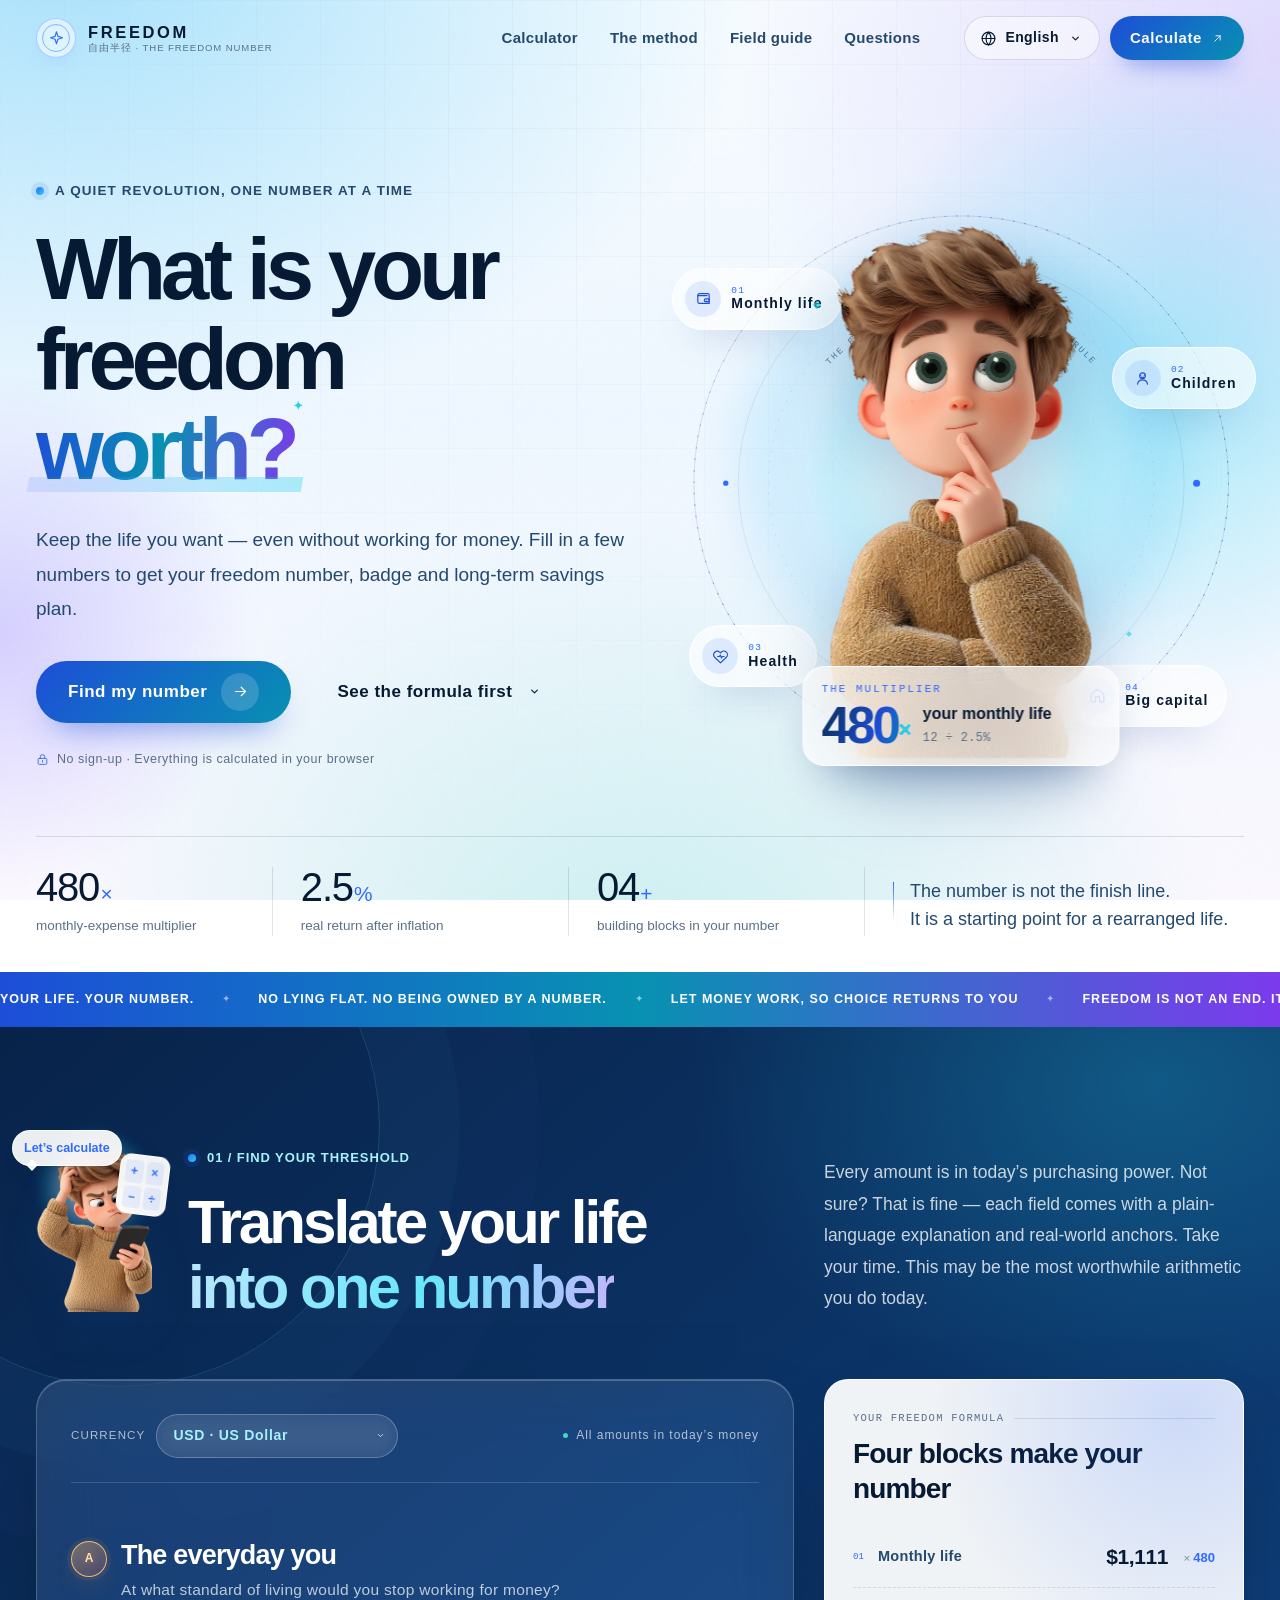
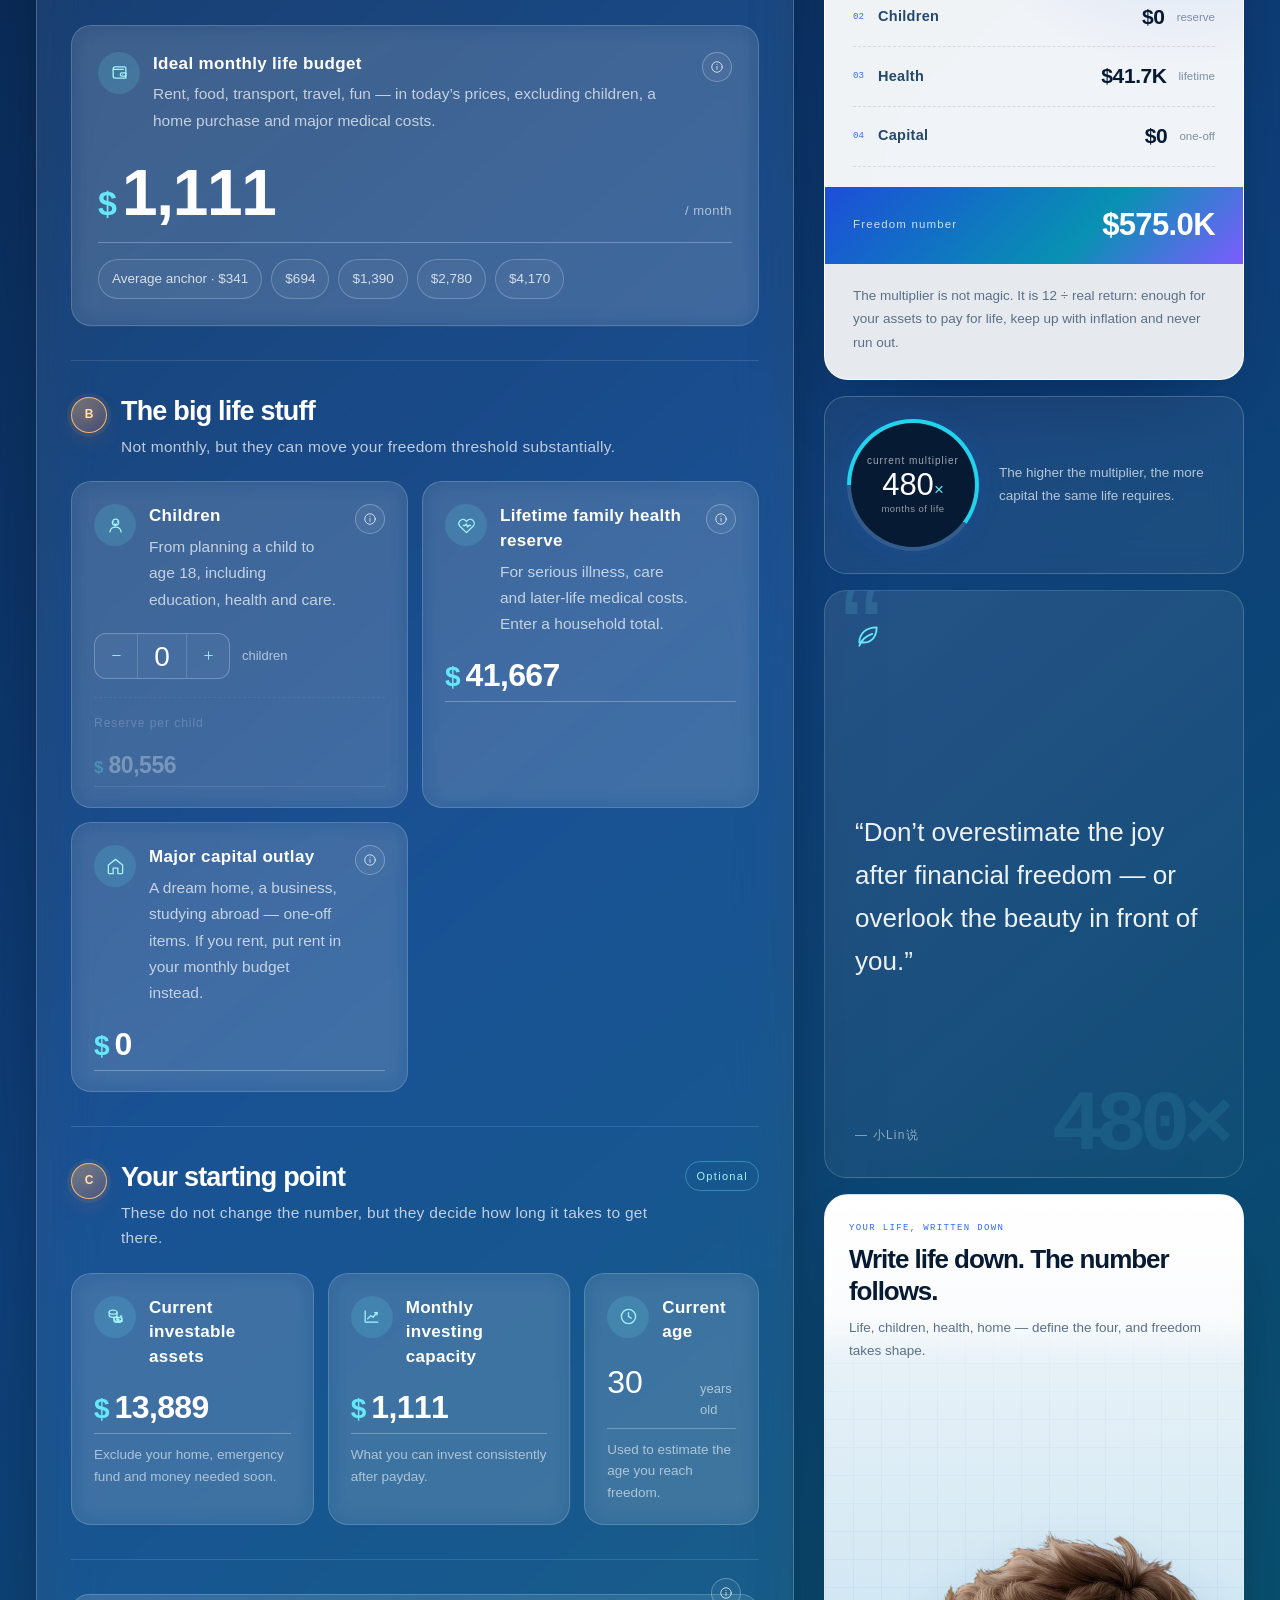
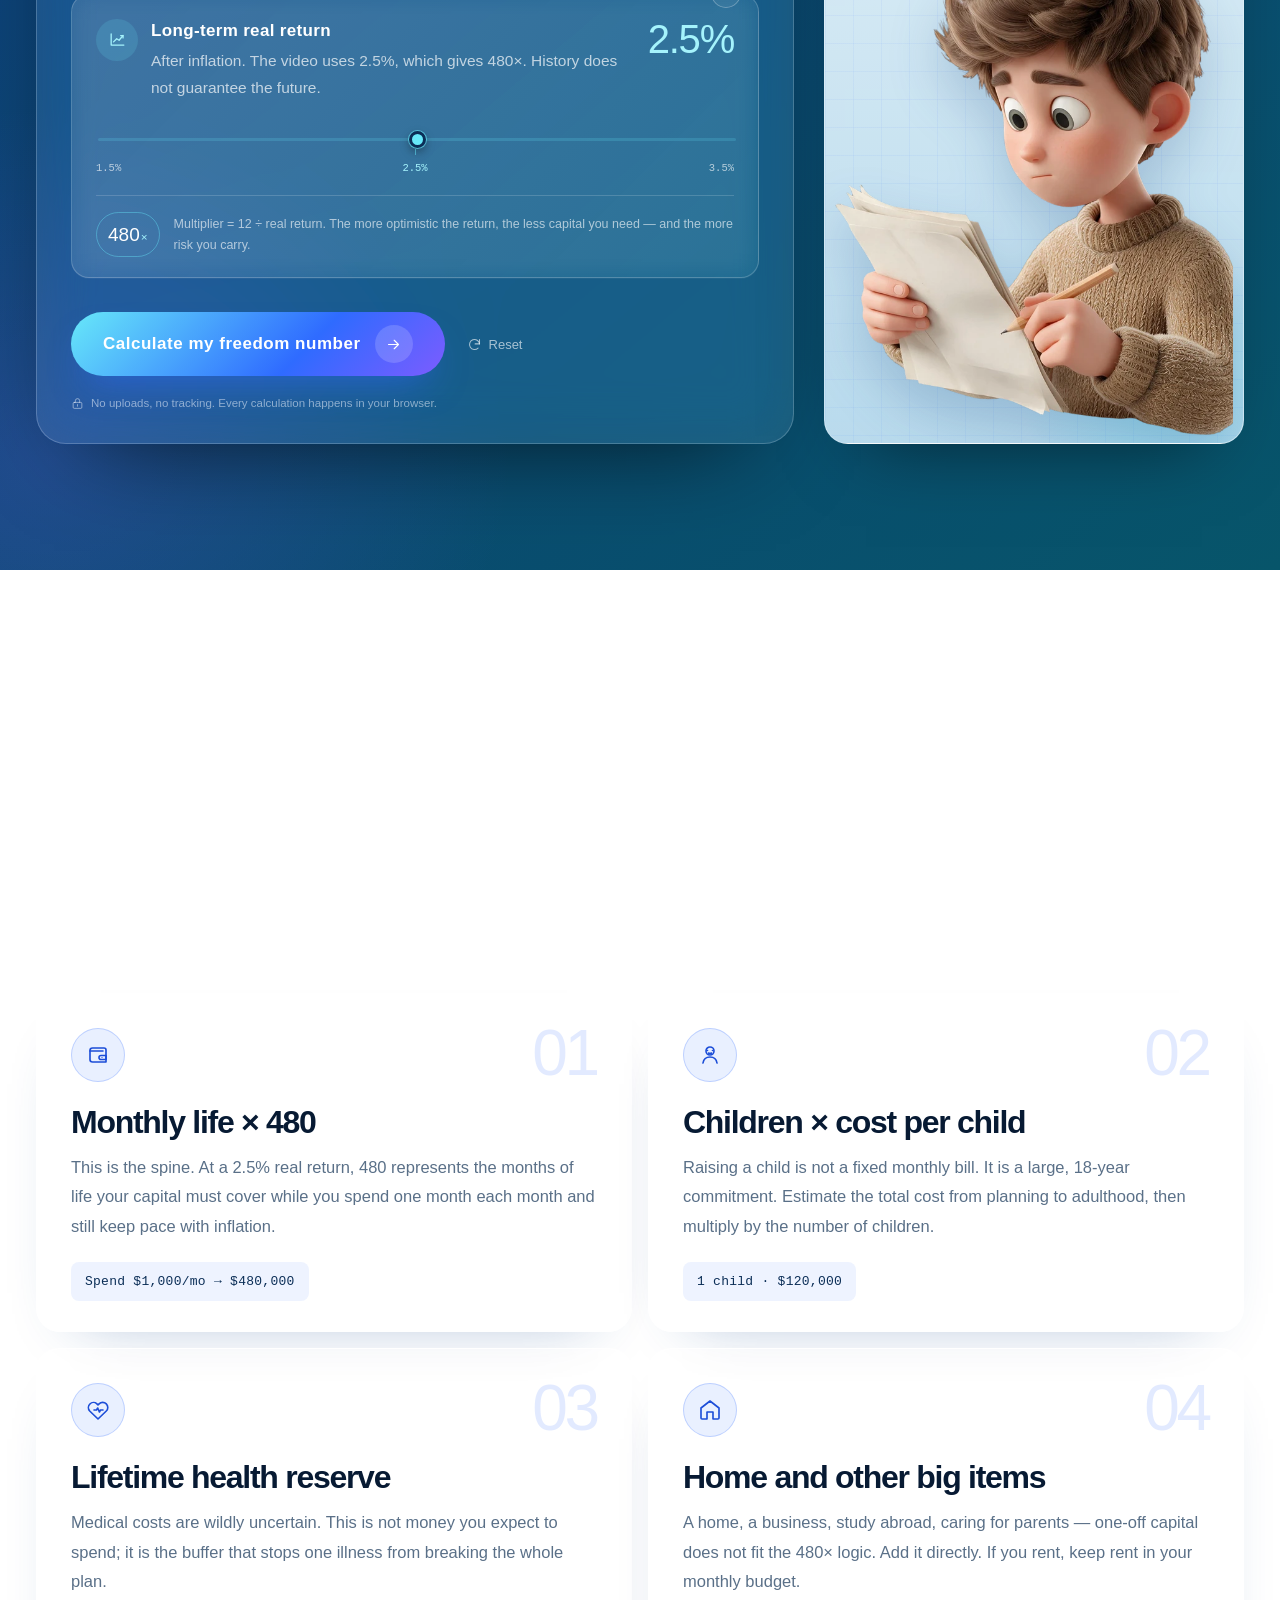
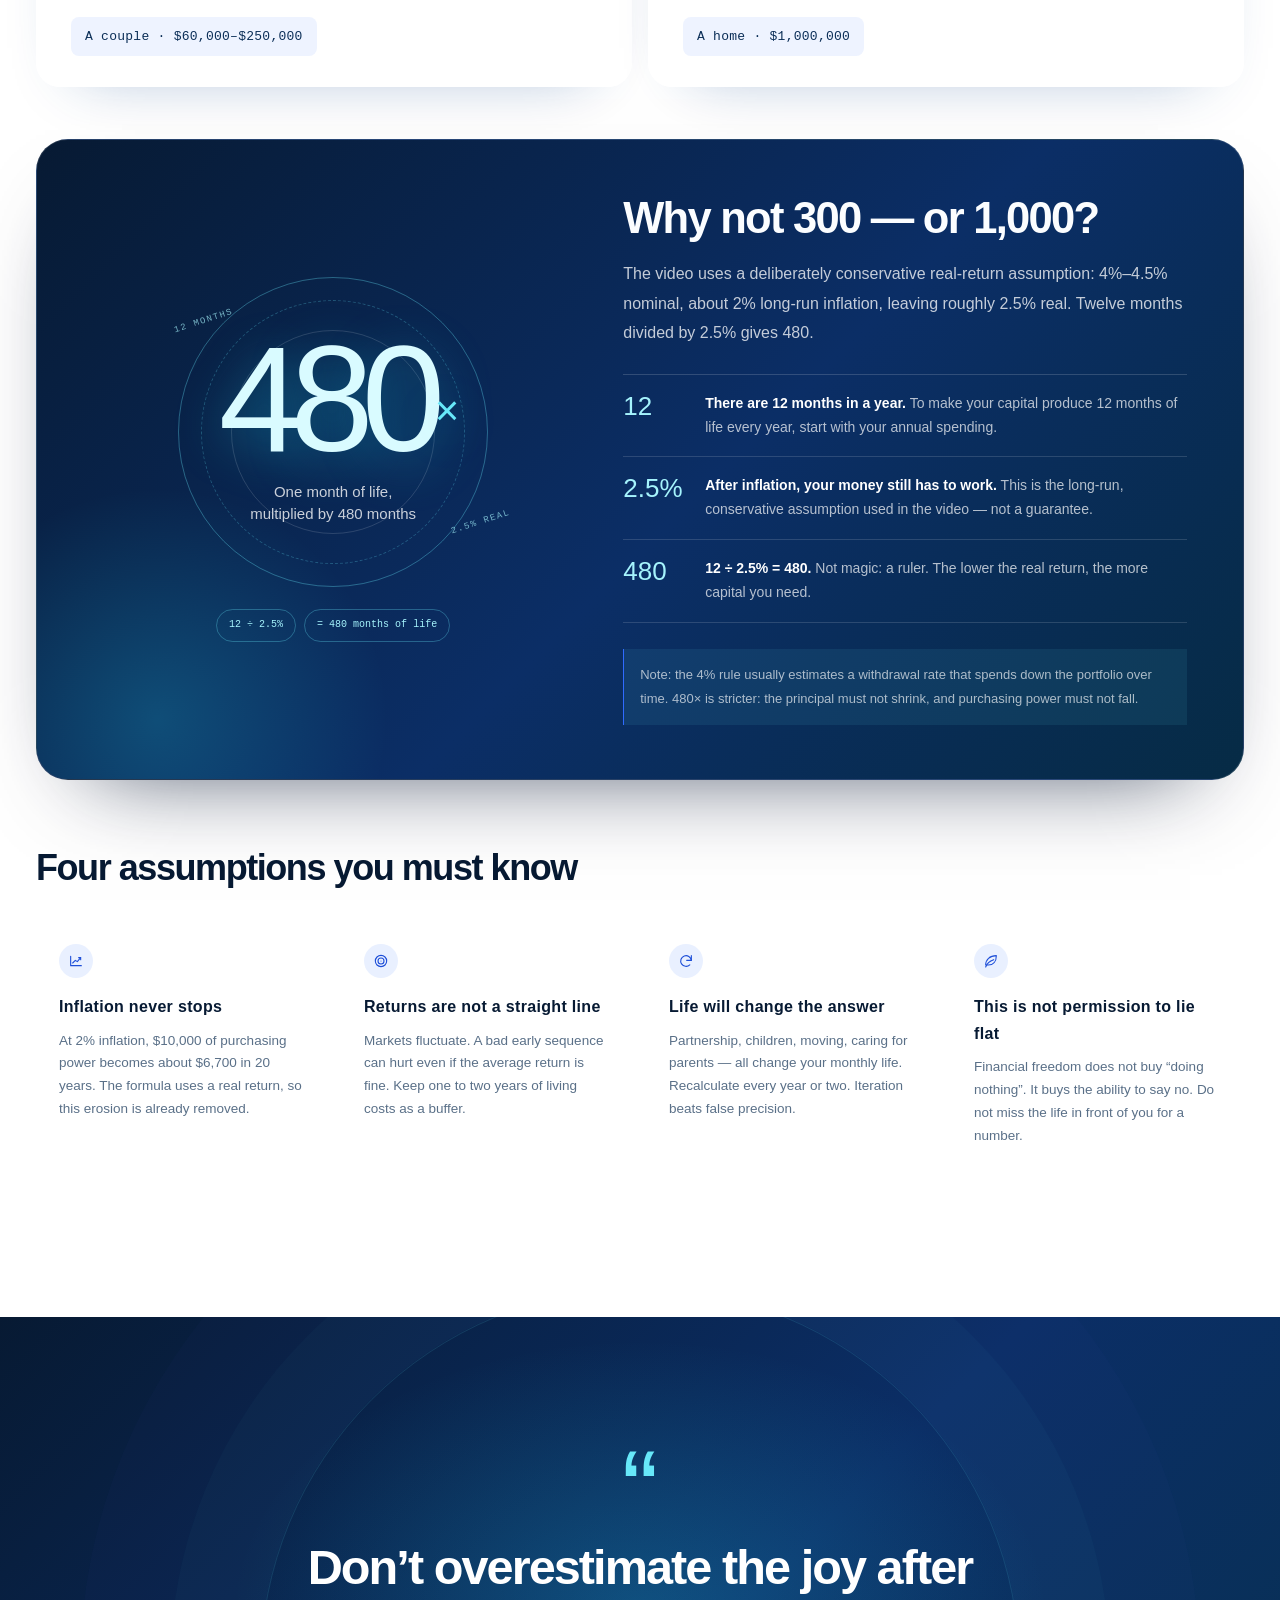
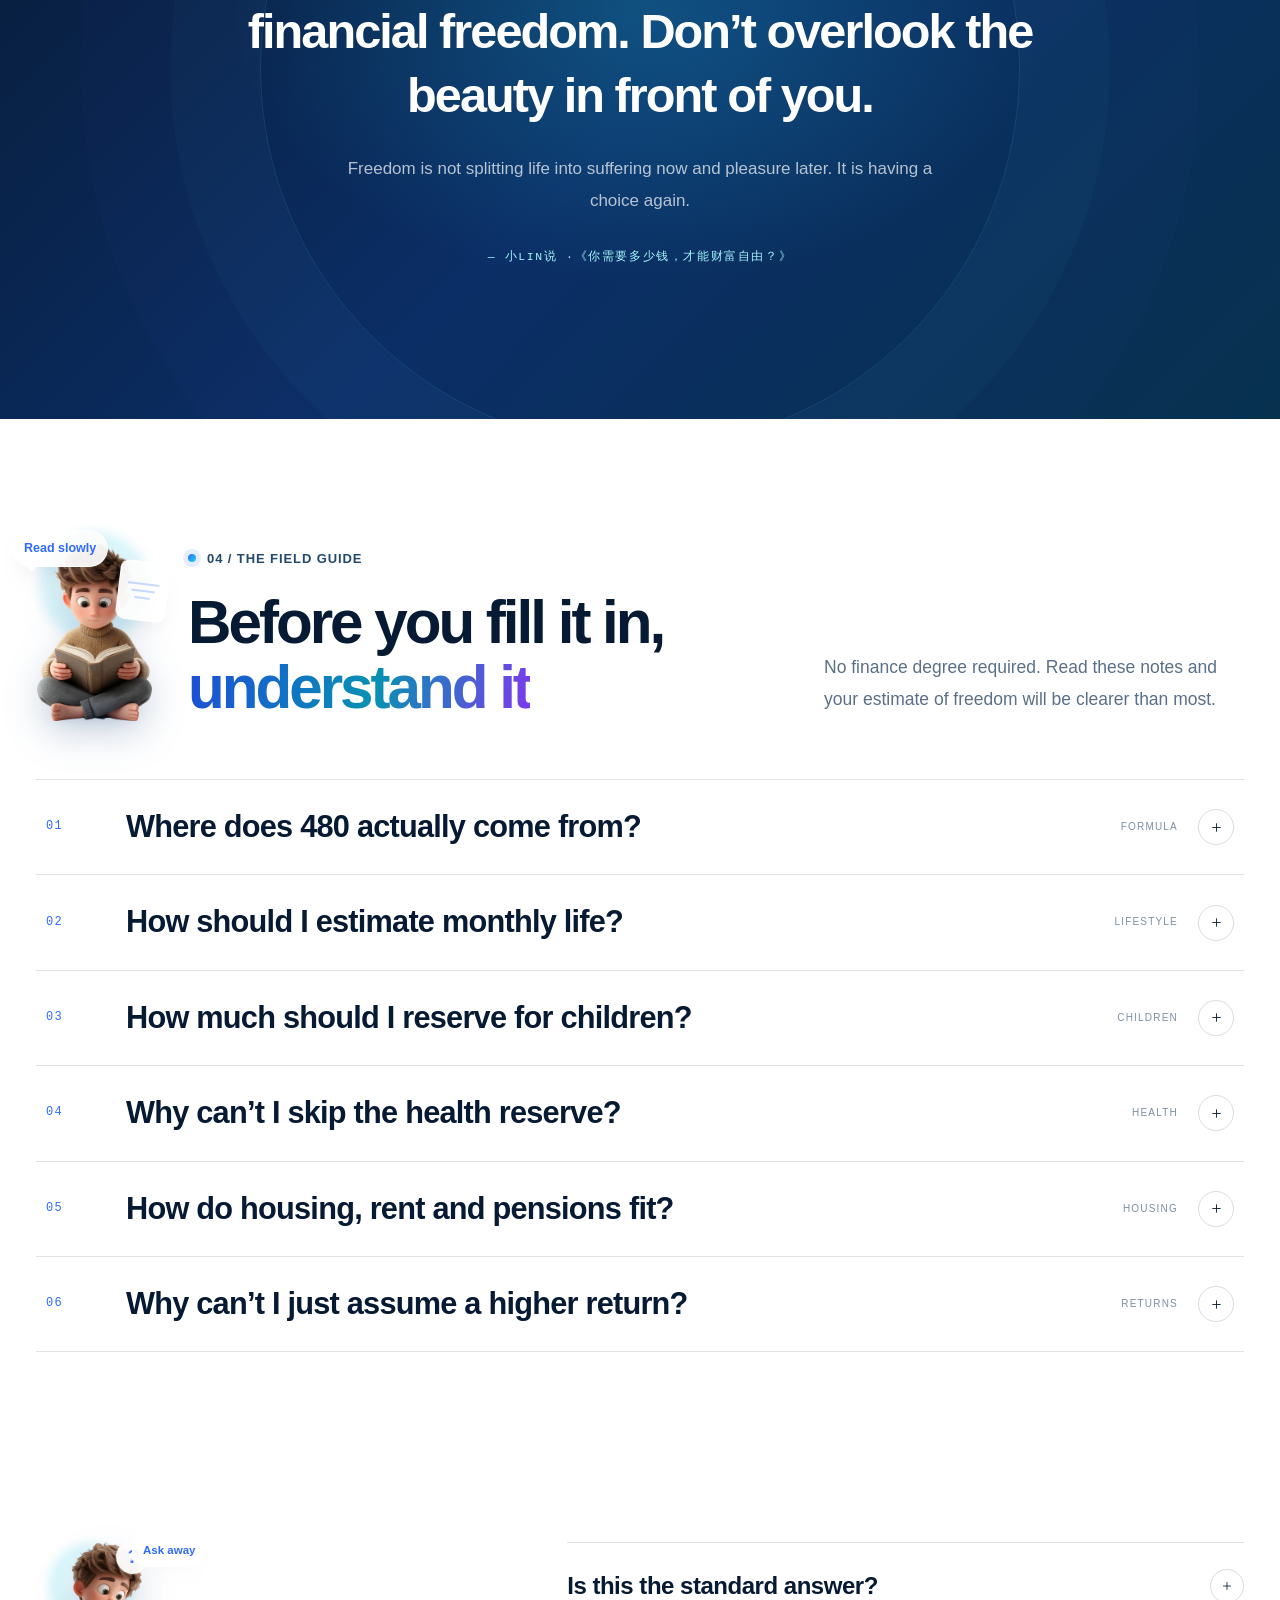
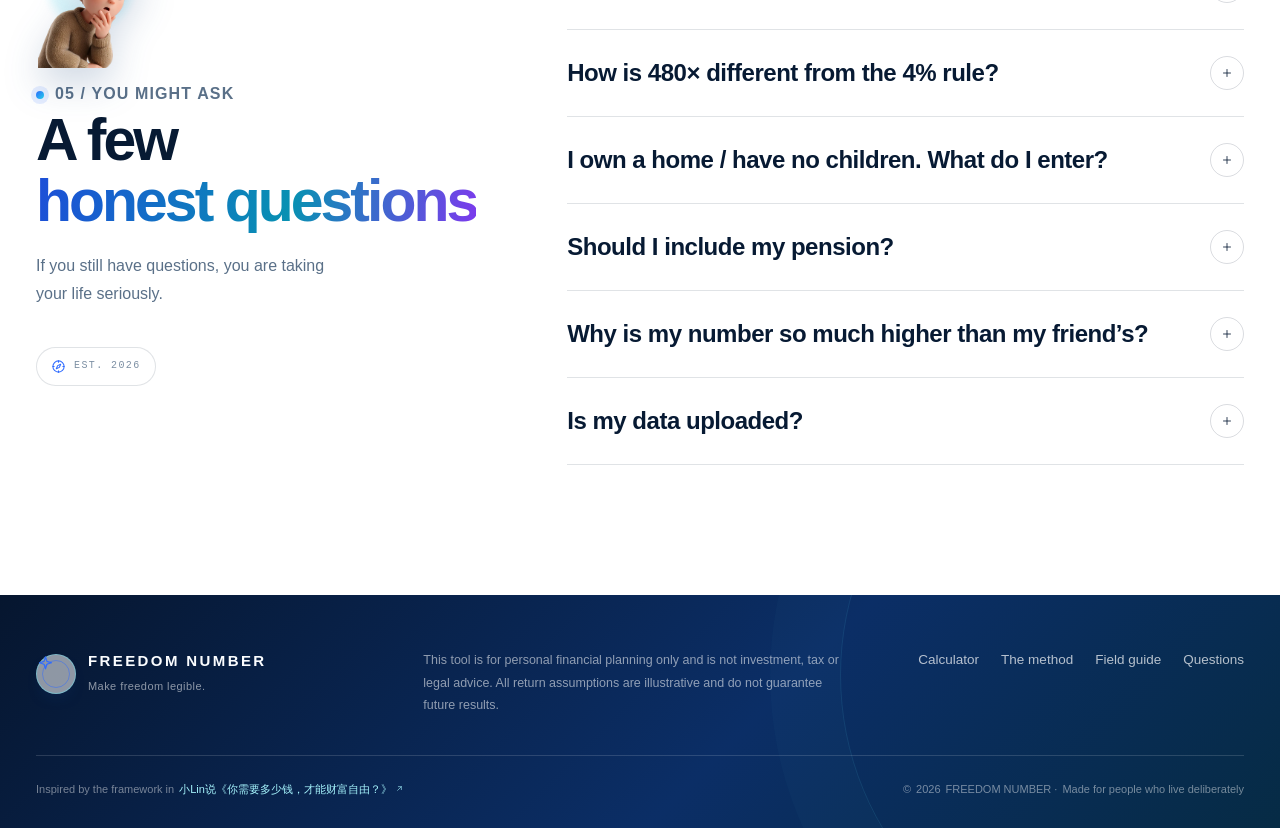
